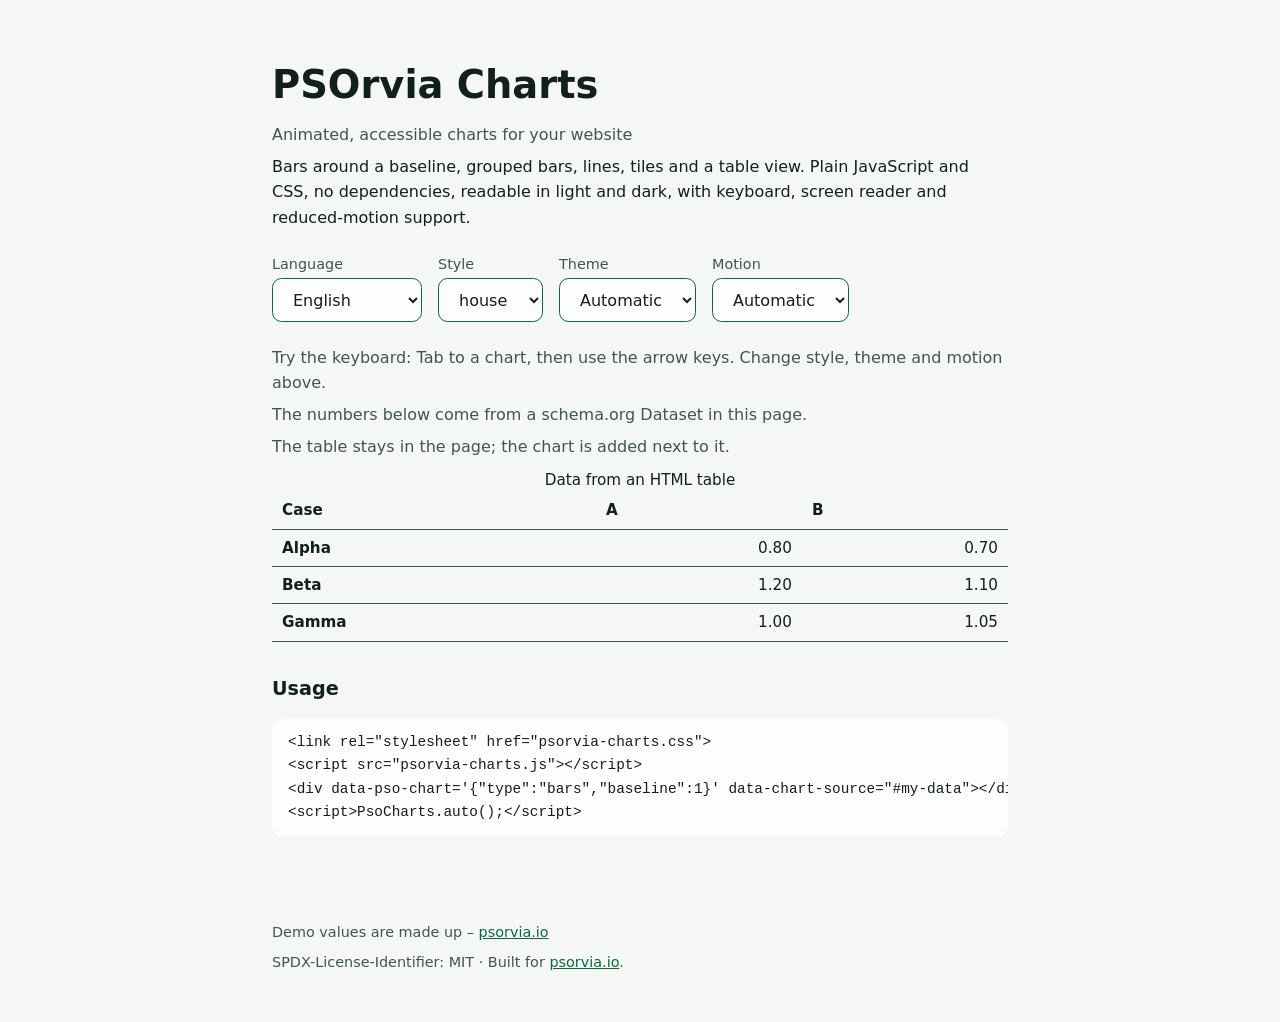
==== demo.html @ 59c5f9f3 "Add demo page and browser tests" ====
<!doctype html>
<html lang="en">
<head>
<meta charset="utf-8">
<meta name="viewport" content="width=device-width,initial-scale=1">
<title>PSOrvia Charts</title>
<link rel="stylesheet" href="psorvia-charts.css">
<style>
:root{color-scheme:light dark;--bg:#f4f7f5;--fg:#12201a;--mut:#41564b;--ac:#0a6b38;--card:rgba(255,255,255,.72)}
@media (prefers-color-scheme:dark){:root:not([data-theme=light]){--bg:#07100c;--fg:#e6f2ec;--mut:#9db5a9;--ac:#3ddc84;--card:rgba(7,16,12,.6)}}
:root[data-theme=dark]{color-scheme:dark;--bg:#07100c;--fg:#e6f2ec;--mut:#9db5a9;--ac:#3ddc84;--card:rgba(7,16,12,.6)}
:root[data-theme=light]{color-scheme:light}
html,body{margin:0}
body{background:var(--bg);color:var(--fg);font:16px/1.6 system-ui,sans-serif}
main{max-width:46rem;margin:0 auto;padding:6vh 16px 2rem}
h1{font-size:2.4rem;margin:0 0 .3rem}
h2{font-size:1.2rem;margin:2rem 0 .4rem}
p{margin:.4rem 0}
.mut{color:var(--mut)}
.bar{display:flex;flex-wrap:wrap;gap:.7rem 1rem;align-items:center;margin:1.4rem 0}
.bar div{display:flex;flex-direction:column;gap:.15rem}
select{font:inherit;font-size:1rem;padding:.55rem 1rem;min-height:44px;border-radius:.6rem;border:1px solid var(--ac);background:var(--card);color:var(--fg);cursor:pointer}
select:focus-visible,a:focus-visible,summary:focus-visible{outline:3px solid var(--fg);outline-offset:2px}
label{font-size:.9rem;color:var(--mut)}
pre{background:var(--card);padding:.8rem 1rem;border-radius:.6rem;overflow-x:auto;font-size:.9rem}
footer{max-width:46rem;margin:0 auto;padding:2rem 16px 3rem;font-size:.9rem;color:var(--mut)}
a{color:var(--ac)}
.skip{position:absolute;left:-999px}.skip:focus{left:8px;top:8px;background:var(--bg);padding:6px 10px;z-index:9}
.src{width:100%;border-collapse:collapse;font-size:.95rem;margin:.5rem 0}
.src th,.src td{padding:6px 10px;border-bottom:1px solid var(--mut);text-align:left}.src td{text-align:right}
</style>
</head>
<body>
<a class="skip" href="#main" id="skip"></a>
<main id="main">
<h1>PSOrvia Charts</h1>
<p id="tag" class="mut"></p>
<p id="intro"></p>
<div class="bar">
<div><label for="lg" id="lgl"></label><select id="lg"></select></div>
<div><label for="st" id="stl"></label><select id="st"><option value="house">house</option><option value="gauge">gauge</option><option value="plain">plain</option><option value="genre">genre</option></select></div>
<div><label for="th" id="thl"></label><select id="th"><option value="auto"></option><option value="light"></option><option value="dark"></option></select></div>
<div><label for="mo" id="mol"></label><select id="mo"><option value="auto"></option><option value="off"></option></select></div>
</div>
<p id="cap" class="mut"></p>
<div id="c_bars"></div>
<div id="c_group"></div>
<div id="c_lines"></div>
<div id="c_tiles"></div>
<p id="t_ld" class="mut"></p>
<script type="application/ld+json" id="ld-demo">{"@context":"https://schema.org","@type":"Dataset","name":"Demo","description":"Demo data","creator":{"@type":"Organization","name":"Petit Souris"},"measurementTechnique":"Demo values","license":"https://creativecommons.org/licenses/by/4.0/","variableMeasured":[{"@type":"PropertyValue","name":"A","unitText":"ratio","valueReference":[{"@type":"PropertyValue","name":"Alpha","value":0.8},{"@type":"PropertyValue","name":"Beta","value":1.2},{"@type":"PropertyValue","name":"Gamma","value":1.0}]},{"@type":"PropertyValue","name":"B","unitText":"ratio","valueReference":[{"@type":"PropertyValue","name":"Alpha","value":0.7},{"@type":"PropertyValue","name":"Beta","value":1.1},{"@type":"PropertyValue","name":"Gamma","value":1.05}]}]}</script>
<div id="c_ld"></div>
<p id="t_tab" class="mut"></p>
<table id="src-table" class="src"><caption id="tcap"></caption><thead><tr><th scope="col" id="th0"></th><th scope="col">A</th><th scope="col">B</th></tr></thead><tbody>
<tr><th scope="row">Alpha</th><td data-value="0.8">0.80</td><td data-value="0.7">0.70</td></tr>
<tr><th scope="row">Beta</th><td data-value="1.2">1.20</td><td data-value="1.1">1.10</td></tr>
<tr><th scope="row">Gamma</th><td data-value="1">1.00</td><td data-value="1.05">1.05</td></tr>
</tbody></table>
<div id="c_tab"></div>
<h2 id="us"></h2>
<pre>&lt;link rel="stylesheet" href="psorvia-charts.css"&gt;
&lt;script src="psorvia-charts.js"&gt;&lt;/script&gt;
&lt;div data-pso-chart='{"type":"bars","baseline":1}' data-chart-source="#my-data"&gt;&lt;/div&gt;
&lt;script&gt;PsoCharts.auto();&lt;/script&gt;</pre>
</main>
<footer><p><span id="cr"></span> &ndash; <a href="https://psorvia.io">psorvia.io</a></p>SPDX-License-Identifier: MIT &middot; Built for <a href="https://psorvia.io">psorvia.io</a>.</footer>
<script type="application/json" id="i18n">{"en": {"name": "English", "tag": "Animated, accessible charts for your website", "intro": "Bars around a baseline, grouped bars, lines, tiles and a table view. Plain JavaScript and CSS, no dependencies, readable in light and dark, with keyboard, screen reader and reduced-motion support.", "caption": "Try the keyboard: Tab to a chart, then use the arrow keys. Change style, theme and motion above.", "lang": "Language", "style": "Style", "theme": "Theme", "motion": "Motion", "auto": "Automatic", "light": "Light", "dark": "Dark", "off": "Off", "usage": "Usage", "skip": "Skip to content", "credit": "Demo values are made up", "h_bars": "Bars around a baseline", "t_bars": "Ratio to the reference. Below 1.0 is faster, above 1.0 is slower.", "h_group": "Grouped bars", "h_lines": "Lines", "h_tiles": "Key figures", "h_ld": "Data from JSON-LD", "t_ld": "The numbers below come from a schema.org Dataset in this page.", "h_tab": "Data from an HTML table", "t_tab": "The table stays in the page; the chart is added next to it.", "ref": "Reference 1.0", "faster": "faster", "slower": "slower", "case": "Case", "src": "Demo values", "chart": "Chart", "table": "Table", "view": "View", "na": "n/a", "hint": "Pick a mark with the mouse, a tap or the arrow keys.", "keys": "Arrow keys move between marks, Home and End jump, Escape clears."}, "de": {"name": "Deutsch", "tag": "Animierte, barrierefreie Diagramme für deine Website", "intro": "Balken um eine Bezugslinie, gruppierte Balken, Linien, Kennzahl-Kacheln und eine Tabellenansicht. Reines JavaScript und CSS, ohne Abhängigkeiten, in Hell und Dunkel gut lesbar, mit Tastatur-, Screenreader- und Reduzierte-Bewegung-Unterstützung.", "caption": "Probier die Tastatur: Mit Tab zu einem Diagramm, dann die Pfeiltasten. Stil, Farbschema und Bewegung stellst du oben um.", "lang": "Sprache", "style": "Stil", "theme": "Farbschema", "motion": "Bewegung", "auto": "Automatisch", "light": "Hell", "dark": "Dunkel", "off": "Aus", "usage": "Einbindung", "skip": "Zum Inhalt springen", "credit": "Die Demo-Werte sind erfunden", "h_bars": "Balken um eine Bezugslinie", "t_bars": "Verhältnis zur Referenz. Unter 1,0 ist schneller, über 1,0 ist langsamer.", "h_group": "Gruppierte Balken", "h_lines": "Linien", "h_tiles": "Kennzahlen", "h_ld": "Daten aus JSON-LD", "t_ld": "Die Zahlen unten stammen aus einem schema.org-Dataset in dieser Seite.", "h_tab": "Daten aus einer HTML-Tabelle", "t_tab": "Die Tabelle bleibt in der Seite; das Diagramm kommt daneben.", "ref": "Referenz 1,0", "faster": "schneller", "slower": "langsamer", "case": "Fall", "src": "Demo-Werte", "chart": "Diagramm", "table": "Tabelle", "view": "Ansicht", "na": "k. A.", "hint": "Wähle eine Marke mit Maus, Tipp oder Pfeiltasten.", "keys": "Pfeiltasten wechseln zwischen den Marken, Pos1 und Ende springen, Escape hebt die Auswahl auf."}, "bg": {"name": "Български", "tag": "Анимирани, достъпни диаграми за вашия уебсайт", "intro": "Колони около базова линия, групирани колони, линии, плочки с ключови показатели и изглед като таблица. Чист JavaScript и CSS, без зависимости, четливи на светла и тъмна тема, с поддръжка на клавиатура, екранни четци и намалено движение.", "caption": "Опитайте с клавиатурата: с Tab стигнете до диаграма, после използвайте стрелките. Стилът, темата и движението се сменят отгоре.", "lang": "Език", "style": "Стил", "theme": "Тема", "motion": "Движение", "auto": "Автоматично", "light": "Светла", "dark": "Тъмна", "off": "Изкл.", "usage": "Използване", "skip": "Към съдържанието", "credit": "Демонстрационните стойности са измислени", "h_bars": "Колони около базова линия", "t_bars": "Съотношение към еталона. Под 1,0 е по-бързо, над 1,0 е по-бавно.", "h_group": "Групирани колони", "h_lines": "Линии", "h_tiles": "Ключови показатели", "h_ld": "Данни от JSON-LD", "t_ld": "Числата по-долу идват от набор от данни по schema.org (Dataset) в тази страница.", "h_tab": "Данни от HTML таблица", "t_tab": "Таблицата остава в страницата; диаграмата се добавя до нея.", "ref": "Еталон 1,0", "faster": "по-бързо", "slower": "по-бавно", "case": "Случай", "src": "Демонстрационни стойности", "chart": "Диаграма", "table": "Таблица", "view": "Изглед", "na": "няма данни", "hint": "Изберете маркер с мишката, с докосване или със стрелките.", "keys": "Стрелките местят между маркерите, Home и End скачат в началото и края, Escape отменя избора."}, "cs": {"name": "Čeština", "tag": "Animované, přístupné grafy pro váš web", "intro": "Sloupce kolem základní linie, seskupené sloupce, čáry, dlaždice s klíčovými čísly a tabulkový pohled. Čisté JavaScript a CSS bez závislostí, dobře čitelné na světlém i tmavém pozadí, s podporou klávesnice, čteček obrazovky a omezeného pohybu.", "caption": "Vyzkoušejte klávesnici: klávesou Tab přejděte na graf a pak použijte šipky. Styl, motiv a pohyb přepnete nahoře.", "lang": "Jazyk", "style": "Styl", "theme": "Motiv", "motion": "Pohyb", "auto": "Automaticky", "light": "Světlý", "dark": "Tmavý", "off": "Vypnuto", "usage": "Použití", "skip": "Přejít na obsah", "credit": "Ukázkové hodnoty jsou vymyšlené", "h_bars": "Sloupce kolem základní linie", "t_bars": "Poměr k referenci. Pod 1,0 je rychlejší, nad 1,0 je pomalejší.", "h_group": "Seskupené sloupce", "h_lines": "Čáry", "h_tiles": "Klíčová čísla", "h_ld": "Data z JSON-LD", "t_ld": "Čísla níže pocházejí ze schema.org Dataset na této stránce.", "h_tab": "Data z HTML tabulky", "t_tab": "Tabulka zůstává na stránce; graf se přidá vedle ní.", "ref": "Reference 1,0", "faster": "rychlejší", "slower": "pomalejší", "case": "Případ", "src": "Ukázkové hodnoty", "chart": "Graf", "table": "Tabulka", "view": "Zobrazení", "na": "není k dispozici", "hint": "Značku vyberete myší, klepnutím nebo šipkami.", "keys": "Šipky přecházejí mezi značkami, Home a End skáčou na začátek a konec, Escape zruší výběr."}, "da": {"name": "Dansk", "tag": "Animerede, tilgængelige diagrammer til din hjemmeside", "intro": "Søjler omkring en baseline, grupperede søjler, linjer, nøgletalsfliser og en tabelvisning. Almindeligt JavaScript og CSS uden afhængigheder, læsbart i lys og mørk, med understøttelse af tastatur, skærmlæser og reduceret bevægelse.", "caption": "Prøv tastaturet: Tab til et diagram, og brug derefter piletasterne. Du skifter stil, tema og bevægelse oven over.", "lang": "Sprog", "style": "Stil", "theme": "Tema", "motion": "Bevægelse", "auto": "Automatisk", "light": "Lys", "dark": "Mørk", "off": "Fra", "usage": "Brug", "skip": "Gå til indholdet", "credit": "Demoværdierne er opdigtede", "h_bars": "Søjler omkring en baseline", "t_bars": "Forhold til referencen. Under 1,0 er hurtigere, over 1,0 er langsommere.", "h_group": "Grupperede søjler", "h_lines": "Linjer", "h_tiles": "Nøgletal", "h_ld": "Data fra JSON-LD", "t_ld": "Tallene nedenfor kommer fra et schema.org-Dataset på denne side.", "h_tab": "Data fra en HTML-tabel", "t_tab": "Tabellen bliver på siden; diagrammet tilføjes ved siden af.", "ref": "Reference 1,0", "faster": "hurtigere", "slower": "langsommere", "case": "Tilfælde", "src": "Demoværdier", "chart": "Diagram", "table": "Tabel", "view": "Visning", "na": "ikke tilgængelig", "hint": "Vælg et mærke med musen, et tryk eller piletasterne.", "keys": "Piletasterne skifter mellem mærker, Home og End hopper, Escape rydder valget."}, "el": {"name": "Ελληνικά", "tag": "Κινούμενα, προσβάσιμα διαγράμματα για τον ιστότοπό σας", "intro": "Ράβδοι γύρω από μια γραμμή αναφοράς, ομαδοποιημένες ράβδοι, γραμμές, πλακίδια βασικών αριθμών και προβολή πίνακα. Απλή JavaScript και CSS, χωρίς εξαρτήσεις, ευανάγνωστα σε ανοιχτό και σκούρο θέμα, με υποστήριξη πληκτρολογίου, αναγνώστη οθόνης και μειωμένης κίνησης.", "caption": "Δοκιμάστε το πληκτρολόγιο: πατήστε Tab μέχρι ένα διάγραμμα και μετά χρησιμοποιήστε τα βελάκια. Το στιλ, το θέμα και την κίνηση τα αλλάζετε επάνω.", "lang": "Γλώσσα", "style": "Στιλ", "theme": "Θέμα", "motion": "Κίνηση", "auto": "Αυτόματο", "light": "Ανοιχτό", "dark": "Σκούρο", "off": "Ανενεργή", "usage": "Χρήση", "skip": "Μετάβαση στο περιεχόμενο", "credit": "Οι τιμές της επίδειξης είναι επινοημένες", "h_bars": "Ράβδοι γύρω από μια γραμμή αναφοράς", "t_bars": "Λόγος προς την αναφορά. Κάτω από 1,0 είναι ταχύτερο, πάνω από 1,0 είναι πιο αργό.", "h_group": "Ομαδοποιημένες ράβδοι", "h_lines": "Γραμμές", "h_tiles": "Βασικοί αριθμοί", "h_ld": "Δεδομένα από JSON-LD", "t_ld": "Οι αριθμοί παρακάτω προέρχονται από ένα Dataset του schema.org σε αυτή τη σελίδα.", "h_tab": "Δεδομένα από πίνακα HTML", "t_tab": "Ο πίνακας παραμένει στη σελίδα· το διάγραμμα προστίθεται δίπλα του.", "ref": "Αναφορά 1,0", "faster": "ταχύτερο", "slower": "πιο αργό", "case": "Περίπτωση", "src": "Τιμές επίδειξης", "chart": "Διάγραμμα", "table": "Πίνακας", "view": "Προβολή", "na": "μη διαθέσιμο", "hint": "Επιλέξτε ένα σημάδι με το ποντίκι, με πάτημα ή με τα βελάκια.", "keys": "Τα βελάκια μετακινούν μεταξύ των σημαδιών, τα Home και End πηγαίνουν στην αρχή και στο τέλος, το Escape καθαρίζει την επιλογή."}, "es": {"name": "Español", "tag": "Gráficos animados y accesibles para tu sitio web", "intro": "Barras en torno a una línea base, barras agrupadas, líneas, tarjetas de cifras clave y una vista de tabla. JavaScript y CSS sin más, sin dependencias, legible en claro y oscuro, con compatibilidad con teclado, lector de pantalla y movimiento reducido.", "caption": "Prueba el teclado: con Tab llega a un gráfico y luego usa las flechas. El estilo, el tema y el movimiento se cambian arriba.", "lang": "Idioma", "style": "Estilo", "theme": "Tema", "motion": "Movimiento", "auto": "Automático", "light": "Claro", "dark": "Oscuro", "off": "Desactivado", "usage": "Uso", "skip": "Saltar al contenido", "credit": "Los valores de la demo son inventados", "h_bars": "Barras en torno a una línea base", "t_bars": "Proporción respecto a la referencia. Por debajo de 1,0 es más rápido, por encima de 1,0 es más lento.", "h_group": "Barras agrupadas", "h_lines": "Líneas", "h_tiles": "Cifras clave", "h_ld": "Datos de JSON-LD", "t_ld": "Los números de abajo proceden de un Dataset de schema.org en esta página.", "h_tab": "Datos de una tabla HTML", "t_tab": "La tabla se queda en la página; el gráfico se añade a su lado.", "ref": "Referencia 1,0", "faster": "más rápido", "slower": "más lento", "case": "Caso", "src": "Valores de la demo", "chart": "Gráfico", "table": "Tabla", "view": "Vista", "na": "n/d", "hint": "Elige una marca con el ratón, un toque o las flechas.", "keys": "Las flechas se mueven entre marcas, Inicio y Fin saltan al principio y al final, Escape borra la selección."}, "et": {"name": "Eesti", "tag": "Animeeritud, ligipääsetavad diagrammid sinu veebilehele", "intro": "Tulbad ümber algjoone, rühmitatud tulbad, jooned, võtenumbrite paanid ja tabelivaade. Puhas JavaScript ja CSS ilma sõltuvusteta, loetav heledas ja tumedas, toetab klaviatuuri, ekraanilugejat ja vähendatud liikumist.", "caption": "Proovi klaviatuuri: Tabiga diagrammini ja siis nooleklahvidega. Stiili, teemat ja liikumist muudad ülal.", "lang": "Keel", "style": "Stiil", "theme": "Teema", "motion": "Liikumine", "auto": "Automaatne", "light": "Hele", "dark": "Tume", "off": "Väljas", "usage": "Kasutamine", "skip": "Mine sisu juurde", "credit": "Demoväärtused on välja mõeldud", "h_bars": "Tulbad ümber algjoone", "t_bars": "Suhe võrdlusväärtusesse. Alla 1,0 on kiirem, üle 1,0 on aeglasem.", "h_group": "Rühmitatud tulbad", "h_lines": "Jooned", "h_tiles": "Võtenumbrid", "h_ld": "Andmed JSON-LD-st", "t_ld": "Allolevad arvud pärinevad sellel lehel olevast schema.org Datasetist.", "h_tab": "Andmed HTML-tabelist", "t_tab": "Tabel jääb lehele; diagramm lisatakse selle kõrvale.", "ref": "Võrdlusväärtus 1,0", "faster": "kiirem", "slower": "aeglasem", "case": "Juhtum", "src": "Demoväärtused", "chart": "Diagramm", "table": "Tabel", "view": "Vaade", "na": "puudub", "hint": "Vali märk hiirega, puudutusega või nooleklahvidega.", "keys": "Nooleklahvid liiguvad märkide vahel, Home ja End hüppavad algusse ja lõppu, Escape tühistab valiku."}, "fi": {"name": "Suomi", "tag": "Animoidut, saavutettavat kaaviot verkkosivullesi", "intro": "Pylväät perusviivan ympärillä, ryhmitetyt pylväät, viivat, tunnuslukulaatat ja taulukkonäkymä. Pelkkää JavaScriptiä ja CSS:ää ilman riippuvuuksia, luettavissa vaaleana ja tummana, tuki näppäimistölle, ruudunlukijalle ja vähennetylle liikkeelle.", "caption": "Kokeile näppäimistöä: Tab-näppäimellä kaavioon ja sitten nuolinäppäimillä. Tyylin, teeman ja liikkeen vaihdat yläpuolelta.", "lang": "Kieli", "style": "Tyyli", "theme": "Teema", "motion": "Liike", "auto": "Automaattinen", "light": "Vaalea", "dark": "Tumma", "off": "Pois", "usage": "Käyttö", "skip": "Siirry sisältöön", "credit": "Demoarvot on keksitty", "h_bars": "Pylväät perusviivan ympärillä", "t_bars": "Suhde vertailuarvoon. Alle 1,0 on nopeampi, yli 1,0 on hitaampi.", "h_group": "Ryhmitetyt pylväät", "h_lines": "Viivat", "h_tiles": "Tunnusluvut", "h_ld": "Tietoa JSON-LD:stä", "t_ld": "Alla olevat luvut tulevat tällä sivulla olevasta schema.org Datasetistä.", "h_tab": "Tietoa HTML-taulukosta", "t_tab": "Taulukko pysyy sivulla; kaavio lisätään sen viereen.", "ref": "Vertailuarvo 1,0", "faster": "nopeampi", "slower": "hitaampi", "case": "Tapaus", "src": "Demoarvot", "chart": "Kaavio", "table": "Taulukko", "view": "Näkymä", "na": "ei saatavilla", "hint": "Valitse merkki hiirellä, napautuksella tai nuolinäppäimillä.", "keys": "Nuolinäppäimet siirtyvät merkkien välillä, Home ja End hyppäävät alkuun ja loppuun, Escape tyhjentää valinnan."}, "fr": {"name": "Français", "tag": "Des graphiques animés et accessibles pour votre site web", "intro": "Barres autour d'une ligne de référence, barres groupées, courbes, tuiles et vue en tableau. JavaScript et CSS purs, sans dépendances, lisibles en clair comme en sombre, avec prise en charge du clavier, des lecteurs d'écran et de la réduction des animations.", "caption": "Essayez le clavier : Tab jusqu'à un graphique, puis les flèches. Changez le style, le thème et l'animation en haut.", "lang": "Langue", "style": "Style", "theme": "Thème", "motion": "Animation", "auto": "Automatique", "light": "Clair", "dark": "Sombre", "off": "Désactivée", "usage": "Utilisation", "skip": "Aller au contenu", "credit": "Les valeurs de la démo sont inventées", "h_bars": "Barres autour d'une ligne de référence", "t_bars": "Rapport à la référence. En dessous de 1,0, c'est plus rapide ; au-dessus de 1,0, c'est plus lent.", "h_group": "Barres groupées", "h_lines": "Courbes", "h_tiles": "Chiffres clés", "h_ld": "Données issues de JSON-LD", "t_ld": "Les chiffres ci-dessous proviennent d'un Dataset schema.org présent dans cette page.", "h_tab": "Données issues d'un tableau HTML", "t_tab": "Le tableau reste dans la page ; le graphique est ajouté à côté.", "ref": "Référence 1,0", "faster": "plus rapide", "slower": "plus lent", "case": "Cas", "src": "Valeurs de la démo", "chart": "Graphique", "table": "Tableau", "view": "Vue", "na": "n/d", "hint": "Choisissez un repère à la souris, au toucher ou avec les flèches.", "keys": "Les flèches passent d'un repère à l'autre, Début et Fin sautent, Échap efface la sélection."}, "ga": {"name": "Gaeilge", "tag": "Cartaí beoite inrochtana do do shuíomh gréasáin", "intro": "Barraí timpeall bunlíne, barraí grúpáilte, línte, tíleanna agus amharc tábla. JavaScript agus CSS simplí, gan spleáchais, inléite i solas agus i dorchadas, le tacaíocht don mhéarchlár, do léitheoirí scáileáin agus do ghluaiseacht laghdaithe.", "caption": "Bain triail as an méarchlár: Tab go cairt, ansin úsáid na heochracha saigheada. Athraigh stíl, téama agus gluaiseacht thuas.", "lang": "Teanga", "style": "Stíl", "theme": "Téama", "motion": "Gluaiseacht", "auto": "Uathoibríoch", "light": "Éadrom", "dark": "Dorcha", "off": "As", "usage": "Úsáid", "skip": "Léim go dtí an t-ábhar", "credit": "Is luachanna cumtha iad luachanna an taispeána", "h_bars": "Barraí timpeall bunlíne", "t_bars": "Cóimheas leis an tagairt. Faoi bhun 1,0 is níos tapa é, os cionn 1,0 is níos moille é.", "h_group": "Barraí grúpáilte", "h_lines": "Línte", "h_tiles": "Príomhfhigiúirí", "h_ld": "Sonraí ó JSON-LD", "t_ld": "Tagann na huimhreacha thíos ó Dataset schema.org sa leathanach seo.", "h_tab": "Sonraí ó tábla HTML", "t_tab": "Fanann an tábla sa leathanach; cuirtear an chairt lena thaobh.", "ref": "Tagairt 1,0", "faster": "níos tapa", "slower": "níos moille", "case": "Cás", "src": "Luachanna taispeána", "chart": "Cairt", "table": "Tábla", "view": "Amharc", "na": "n/infheidhme", "hint": "Roghnaigh marc leis an luch, le tapáil nó leis na heochracha saigheada.", "keys": "Bogann na heochracha saigheada idir marcanna, léimeann Home agus End, glanann Escape an roghnú."}, "hr": {"name": "Hrvatski", "tag": "Animirani, pristupačni grafikoni za vašu web-stranicu", "intro": "Stupci oko polazne crte, grupirani stupci, linije, pločice i prikaz tablice. Čisti JavaScript i CSS bez ovisnosti, čitljivo u svijetloj i tamnoj temi, uz podršku za tipkovnicu, čitače zaslona i smanjeno kretanje.", "caption": "Isprobajte tipkovnicu: Tab do grafikona, zatim tipke sa strelicama. Stil, temu i kretanje promijenite gore.", "lang": "Jezik", "style": "Stil", "theme": "Tema", "motion": "Kretanje", "auto": "Automatski", "light": "Svijetla", "dark": "Tamna", "off": "Isključeno", "usage": "Uporaba", "skip": "Preskoči na sadržaj", "credit": "Vrijednosti u demou su izmišljene", "h_bars": "Stupci oko polazne crte", "t_bars": "Omjer prema referenci. Ispod 1,0 je brže, iznad 1,0 je sporije.", "h_group": "Grupirani stupci", "h_lines": "Linije", "h_tiles": "Ključni pokazatelji", "h_ld": "Podaci iz JSON-LD-a", "t_ld": "Brojke u nastavku potječu iz skupa podataka schema.org (Dataset) na ovoj stranici.", "h_tab": "Podaci iz HTML tablice", "t_tab": "Tablica ostaje na stranici; grafikon se dodaje pokraj nje.", "ref": "Referenca 1,0", "faster": "brže", "slower": "sporije", "case": "Slučaj", "src": "Vrijednosti iz demoa", "chart": "Grafikon", "table": "Tablica", "view": "Prikaz", "na": "n/p", "hint": "Odaberite oznaku mišem, dodirom ili tipkama sa strelicama.", "keys": "Tipke sa strelicama prelaze među oznakama, Home i End skaču, Escape briše odabir."}, "hu": {"name": "Magyar", "tag": "Animált, akadálymentes diagramok a weboldaladhoz", "intro": "Oszlopok egy alapvonal körül, csoportos oszlopok, vonalak, csempék és táblázatnézet. Tiszta JavaScript és CSS, függőségek nélkül, világos és sötét módban is jól olvasható, billentyűzet-, képernyőolvasó- és csökkentett mozgás támogatással.", "caption": "Próbáld ki a billentyűzetet: Tabbal egy diagramra lépsz, aztán a nyílbillentyűkkel mozogsz. A stílust, a témát és a mozgást fent állíthatod.", "lang": "Nyelv", "style": "Stílus", "theme": "Téma", "motion": "Mozgás", "auto": "Automatikus", "light": "Világos", "dark": "Sötét", "off": "Ki", "usage": "Használat", "skip": "Ugrás a tartalomhoz", "credit": "A demóértékek kitaláltak", "h_bars": "Oszlopok egy alapvonal körül", "t_bars": "A referenciához viszonyított arány. 1,0 alatt gyorsabb, 1,0 felett lassabb.", "h_group": "Csoportos oszlopok", "h_lines": "Vonalak", "h_tiles": "Kulcsszámok", "h_ld": "Adatok JSON-LD-ből", "t_ld": "Az alábbi számok az oldalban lévő schema.org Datasetből származnak.", "h_tab": "Adatok HTML-táblázatból", "t_tab": "A táblázat az oldalban marad; a diagram mellé kerül.", "ref": "Referencia 1,0", "faster": "gyorsabb", "slower": "lassabb", "case": "Eset", "src": "Demóértékek", "chart": "Diagram", "table": "Táblázat", "view": "Nézet", "na": "n/a", "hint": "Válassz jelölőt egérrel, érintéssel vagy a nyílbillentyűkkel.", "keys": "A nyílbillentyűk jelölők között lépnek, a Home és az End ugrik, az Escape törli a kijelölést."}, "it": {"name": "Italiano", "tag": "Grafici animati e accessibili per il tuo sito web", "intro": "Barre attorno a una linea di base, barre raggruppate, linee, riquadri e vista a tabella. JavaScript e CSS puri, senza dipendenze, leggibili in chiaro e scuro, con supporto per tastiera, screen reader e movimento ridotto.", "caption": "Prova la tastiera: con Tab raggiungi un grafico, poi usa i tasti freccia. Stile, tema e movimento si cambiano in alto.", "lang": "Lingua", "style": "Stile", "theme": "Tema", "motion": "Movimento", "auto": "Automatico", "light": "Chiaro", "dark": "Scuro", "off": "Disattivato", "usage": "Utilizzo", "skip": "Vai al contenuto", "credit": "I valori della demo sono inventati", "h_bars": "Barre attorno a una linea di base", "t_bars": "Rapporto rispetto al riferimento. Sotto 1,0 è più veloce, sopra 1,0 è più lento.", "h_group": "Barre raggruppate", "h_lines": "Linee", "h_tiles": "Cifre chiave", "h_ld": "Dati da JSON-LD", "t_ld": "I numeri qui sotto provengono da un Dataset schema.org presente in questa pagina.", "h_tab": "Dati da una tabella HTML", "t_tab": "La tabella resta nella pagina; il grafico viene aggiunto accanto.", "ref": "Riferimento 1,0", "faster": "più veloce", "slower": "più lento", "case": "Caso", "src": "Valori della demo", "chart": "Grafico", "table": "Tabella", "view": "Vista", "na": "n.d.", "hint": "Scegli un segno con il mouse, con un tocco o con i tasti freccia.", "keys": "I tasti freccia passano da un segno all'altro, Home e Fine saltano, Esc annulla la selezione."}, "lt": {"name": "Lietuvių", "tag": "Animuotos, prieinamos diagramos jūsų svetainei", "intro": "Stulpeliai aplink bazinę liniją, grupuoti stulpeliai, linijos, plytelės ir lentelės rodinys. Grynas JavaScript ir CSS be priklausomybių, gerai įskaitoma šviesioje ir tamsioje temoje, su klaviatūros, ekrano skaitytuvų ir sumažinto judesio palaikymu.", "caption": "Išbandykite klaviatūrą: Tab klavišu pereikite prie diagramos, tada naudokite rodyklių klavišus. Stilių, temą ir judesį keiskite viršuje.", "lang": "Kalba", "style": "Stilius", "theme": "Tema", "motion": "Judesys", "auto": "Automatinis", "light": "Šviesi", "dark": "Tamsi", "off": "Išjungta", "usage": "Naudojimas", "skip": "Pereiti prie turinio", "credit": "Demonstracinės reikšmės yra išgalvotos", "h_bars": "Stulpeliai aplink bazinę liniją", "t_bars": "Santykis su etalonu. Mažiau nei 1,0 – greičiau, daugiau nei 1,0 – lėčiau.", "h_group": "Grupuoti stulpeliai", "h_lines": "Linijos", "h_tiles": "Pagrindiniai rodikliai", "h_ld": "Duomenys iš JSON-LD", "t_ld": "Toliau pateikti skaičiai paimti iš schema.org Dataset šiame puslapyje.", "h_tab": "Duomenys iš HTML lentelės", "t_tab": "Lentelė lieka puslapyje; diagrama pridedama šalia jos.", "ref": "Etalonas 1,0", "faster": "greičiau", "slower": "lėčiau", "case": "Atvejis", "src": "Demonstracinės reikšmės", "chart": "Diagrama", "table": "Lentelė", "view": "Rodinys", "na": "nėra", "hint": "Pasirinkite žymę pele, palietimu arba rodyklių klavišais.", "keys": "Rodyklių klavišai perkelia tarp žymių, Home ir End peršoka, Escape panaikina pasirinkimą."}, "lv": {"name": "Latviešu", "tag": "Animētas, pieejamas diagrammas jūsu tīmekļvietnei", "intro": "Joslas ap bāzes līniju, grupētas joslas, līnijas, flīzes un tabulas skats. Tīrs JavaScript un CSS bez atkarībām, labi lasāms gaišā un tumšā tēmā, ar tastatūras, ekrāna lasītāju un samazinātas kustības atbalstu.", "caption": "Izmēģiniet tastatūru: ar Tab nonāciet pie diagrammas, tad lietojiet bulttaustiņus. Stilu, tēmu un kustību maniet augšā.", "lang": "Valoda", "style": "Stils", "theme": "Tēma", "motion": "Kustība", "auto": "Automātiski", "light": "Gaiša", "dark": "Tumša", "off": "Izslēgta", "usage": "Lietošana", "skip": "Pāriet uz saturu", "credit": "Demonstrācijas vērtības ir izdomātas", "h_bars": "Joslas ap bāzes līniju", "t_bars": "Attiecība pret atsauci. Zem 1,0 ir ātrāk, virs 1,0 ir lēnāk.", "h_group": "Grupētas joslas", "h_lines": "Līnijas", "h_tiles": "Galvenie rādītāji", "h_ld": "Dati no JSON-LD", "t_ld": "Tālāk redzamie skaitļi nāk no schema.org Dataset šajā lapā.", "h_tab": "Dati no HTML tabulas", "t_tab": "Tabula paliek lapā; diagramma tiek pievienota blakus.", "ref": "Atsauce 1,0", "faster": "ātrāk", "slower": "lēnāk", "case": "Gadījums", "src": "Demonstrācijas vērtības", "chart": "Diagramma", "table": "Tabula", "view": "Skats", "na": "nav", "hint": "Izvēlieties atzīmi ar peli, pieskārienu vai bulttaustiņiem.", "keys": "Bulttaustiņi pārvietojas starp atzīmēm, Home un End pārlec, Escape atceļ izvēli."}, "mt": {"name": "Malti", "tag": "Charts animati u aċċessibbli għas-sit web tiegħek", "intro": "Vireg madwar linja bażi, vireg miġbura f'gruppi, linji, tiles u veduta ta' tabella. JavaScript u CSS sempliċi, mingħajr dipendenzi, li jinqraw tajjeb fid-dawl u fid-dlam, bl-appoġġ għat-tastiera, għall-qarrejja tal-iskrin u għal moviment imnaqqas.", "caption": "Ipprova t-tastiera: Tab sa chart, imbagħad uża ċ-ċwievet tal-vleġeġ. Biddel l-istil, it-tema u l-moviment hawn fuq.", "lang": "Lingwa", "style": "Stil", "theme": "Tema", "motion": "Moviment", "auto": "Awtomatiku", "light": "Ċar", "dark": "Skur", "off": "Mitfi", "usage": "Użu", "skip": "Aqbeż għall-kontenut", "credit": "Il-valuri tad-demo huma maħluqa", "h_bars": "Vireg madwar linja bażi", "t_bars": "Proporzjon mar-referenza. Taħt 1.0 huwa aktar mgħaġġel, 'l fuq minn 1.0 huwa aktar bil-mod.", "h_group": "Vireg miġbura f'gruppi", "h_lines": "Linji", "h_tiles": "Ċifri ewlenin", "h_ld": "Dejta minn JSON-LD", "t_ld": "In-numri hawn taħt ġejjin minn Dataset ta' schema.org f'din il-paġna.", "h_tab": "Dejta minn tabella HTML", "t_tab": "It-tabella tibqa' fil-paġna; il-chart jiżdied maġenbha.", "ref": "Referenza 1.0", "faster": "aktar mgħaġġel", "slower": "aktar bil-mod", "case": "Każ", "src": "Valuri tad-demo", "chart": "Chart", "table": "Tabella", "view": "Veduta", "na": "n/a", "hint": "Agħżel marka bil-maws, b'tmessa jew biċ-ċwievet tal-vleġeġ.", "keys": "Iċ-ċwievet tal-vleġeġ jiċċaqilqu bejn il-marki, Home u End jaqbżu, Escape jneħħi l-għażla."}, "nl": {"name": "Nederlands", "tag": "Geanimeerde, toegankelijke grafieken voor je website", "intro": "Staven rond een basislijn, gegroepeerde staven, lijnen, tegels en een tabelweergave. Gewoon JavaScript en CSS, zonder afhankelijkheden, leesbaar in licht en donker, met ondersteuning voor toetsenbord, schermlezer en beperkte beweging.", "caption": "Probeer het toetsenbord: Tab naar een grafiek en gebruik dan de pijltjestoetsen. Wijzig hierboven stijl, thema en beweging.", "lang": "Taal", "style": "Stijl", "theme": "Thema", "motion": "Beweging", "auto": "Automatisch", "light": "Licht", "dark": "Donker", "off": "Uit", "usage": "Gebruik", "skip": "Naar de inhoud", "credit": "De demowaarden zijn verzonnen", "h_bars": "Staven rond een basislijn", "t_bars": "Verhouding tot de referentie. Onder 1,0 is sneller, boven 1,0 is langzamer.", "h_group": "Gegroepeerde staven", "h_lines": "Lijnen", "h_tiles": "Kerncijfers", "h_ld": "Gegevens uit JSON-LD", "t_ld": "De cijfers hieronder komen uit een schema.org-Dataset in deze pagina.", "h_tab": "Gegevens uit een HTML-tabel", "t_tab": "De tabel blijft in de pagina staan; de grafiek wordt ernaast toegevoegd.", "ref": "Referentie 1,0", "faster": "sneller", "slower": "langzamer", "case": "Geval", "src": "Demowaarden", "chart": "Grafiek", "table": "Tabel", "view": "Weergave", "na": "n.v.t.", "hint": "Kies een markering met de muis, een tik of de pijltjestoetsen.", "keys": "Met de pijltjestoetsen ga je van markering naar markering, Home en End springen, Escape wist de selectie."}, "pl": {"name": "Polski", "tag": "Animowane, dostępne wykresy dla Twojej strony", "intro": "Słupki wokół linii bazowej, słupki grupowane, linie, kafelki i widok tabeli. Czysty JavaScript i CSS, bez zależności, czytelne w jasnym i ciemnym motywie, z obsługą klawiatury, czytników ekranu i ograniczonego ruchu.", "caption": "Wypróbuj klawiaturę: Tab do wykresu, potem klawisze strzałek. Styl, motyw i ruch zmienisz powyżej.", "lang": "Język", "style": "Styl", "theme": "Motyw", "motion": "Ruch", "auto": "Automatycznie", "light": "Jasny", "dark": "Ciemny", "off": "Wyłączony", "usage": "Użycie", "skip": "Przejdź do treści", "credit": "Wartości demonstracyjne są zmyślone", "h_bars": "Słupki wokół linii bazowej", "t_bars": "Stosunek do wartości odniesienia. Poniżej 1,0 oznacza szybciej, powyżej 1,0 wolniej.", "h_group": "Słupki grupowane", "h_lines": "Linie", "h_tiles": "Kluczowe liczby", "h_ld": "Dane z JSON-LD", "t_ld": "Liczby poniżej pochodzą ze schema.org Dataset na tej stronie.", "h_tab": "Dane z tabeli HTML", "t_tab": "Tabela zostaje na stronie; wykres jest dodawany obok niej.", "ref": "Odniesienie 1,0", "faster": "szybciej", "slower": "wolniej", "case": "Przypadek", "src": "Wartości demonstracyjne", "chart": "Wykres", "table": "Tabela", "view": "Widok", "na": "b.d.", "hint": "Wybierz znacznik myszą, dotknięciem lub klawiszami strzałek.", "keys": "Klawisze strzałek przechodzą między znacznikami, Home i End skaczą, Escape czyści wybór."}, "pt": {"name": "Português", "tag": "Gráficos animados e acessíveis para o seu site", "intro": "Barras em torno de uma linha de base, barras agrupadas, linhas, blocos e uma vista de tabela. JavaScript e CSS puros, sem dependências, legíveis em claro e escuro, com suporte a teclado, leitor de tela e movimento reduzido.", "caption": "Experimente o teclado: use Tab até um gráfico e depois as setas. Altere estilo, tema e movimento acima.", "lang": "Idioma", "style": "Estilo", "theme": "Tema", "motion": "Movimento", "auto": "Automático", "light": "Claro", "dark": "Escuro", "off": "Desligado", "usage": "Uso", "skip": "Ir para o conteúdo", "credit": "Os valores da demonstração são inventados", "h_bars": "Barras em torno de uma linha de base", "t_bars": "Razão em relação à referência. Abaixo de 1,0 é mais rápido, acima de 1,0 é mais lento.", "h_group": "Barras agrupadas", "h_lines": "Linhas", "h_tiles": "Números-chave", "h_ld": "Dados de JSON-LD", "t_ld": "Os números abaixo vêm de um schema.org Dataset nesta página.", "h_tab": "Dados de uma tabela HTML", "t_tab": "A tabela permanece na página; o gráfico é adicionado ao lado dela.", "ref": "Referência 1,0", "faster": "mais rápido", "slower": "mais lento", "case": "Caso", "src": "Valores da demonstração", "chart": "Gráfico", "table": "Tabela", "view": "Vista", "na": "n/d", "hint": "Escolha uma marca com o mouse, um toque ou as setas.", "keys": "As setas movem entre as marcas, Home e End saltam, Escape limpa."}, "ro": {"name": "Română", "tag": "Grafice animate și accesibile pentru site-ul tău", "intro": "Bare în jurul unei linii de bază, bare grupate, linii, plăci și o vizualizare ca tabel. JavaScript și CSS simplu, fără dependențe, lizibile în mod luminos și întunecat, cu suport pentru tastatură, cititor de ecran și mișcare redusă.", "caption": "Încearcă tastatura: Tab până la un grafic, apoi săgețile. Schimbă stilul, tema și mișcarea mai sus.", "lang": "Limbă", "style": "Stil", "theme": "Temă", "motion": "Mișcare", "auto": "Automat", "light": "Luminos", "dark": "Întunecat", "off": "Oprit", "usage": "Utilizare", "skip": "Salt la conținut", "credit": "Valorile din demonstrație sunt inventate", "h_bars": "Bare în jurul unei linii de bază", "t_bars": "Raportul față de referință. Sub 1,0 înseamnă mai rapid, peste 1,0 mai lent.", "h_group": "Bare grupate", "h_lines": "Linii", "h_tiles": "Cifre-cheie", "h_ld": "Date din JSON-LD", "t_ld": "Numerele de mai jos provin dintr-un schema.org Dataset din această pagină.", "h_tab": "Date dintr-un tabel HTML", "t_tab": "Tabelul rămâne în pagină; graficul este adăugat lângă el.", "ref": "Referință 1,0", "faster": "mai rapid", "slower": "mai lent", "case": "Caz", "src": "Valori demonstrative", "chart": "Grafic", "table": "Tabel", "view": "Vizualizare", "na": "n/d", "hint": "Alege un marcaj cu mouse-ul, cu o atingere sau cu săgețile.", "keys": "Săgețile se mută între marcaje, Home și End sar, Escape șterge selecția."}, "sk": {"name": "Slovenčina", "tag": "Animované a prístupné grafy pre váš web", "intro": "Stĺpce okolo základnej čiary, zoskupené stĺpce, čiary, dlaždice a tabuľkové zobrazenie. Čistý JavaScript a CSS bez závislostí, čitateľné vo svetlom aj tmavom režime, s podporou klávesnice, čítačky obrazovky a obmedzeného pohybu.", "caption": "Vyskúšajte klávesnicu: Tabom prejdite na graf a potom použite šípky. Štýl, tému a pohyb zmeníte vyššie.", "lang": "Jazyk", "style": "Štýl", "theme": "Téma", "motion": "Pohyb", "auto": "Automaticky", "light": "Svetlá", "dark": "Tmavá", "off": "Vypnuté", "usage": "Použitie", "skip": "Preskočiť na obsah", "credit": "Ukážkové hodnoty sú vymyslené", "h_bars": "Stĺpce okolo základnej čiary", "t_bars": "Pomer k referencii. Pod 1,0 je rýchlejšie, nad 1,0 pomalšie.", "h_group": "Zoskupené stĺpce", "h_lines": "Čiary", "h_tiles": "Kľúčové čísla", "h_ld": "Údaje z JSON-LD", "t_ld": "Čísla nižšie pochádzajú zo schema.org Dataset na tejto stránke.", "h_tab": "Údaje z tabuľky HTML", "t_tab": "Tabuľka zostáva na stránke; graf sa pridá vedľa nej.", "ref": "Referencia 1,0", "faster": "rýchlejšie", "slower": "pomalšie", "case": "Prípad", "src": "Ukážkové hodnoty", "chart": "Graf", "table": "Tabuľka", "view": "Zobrazenie", "na": "n/a", "hint": "Značku vyberte myšou, ťuknutím alebo šípkami.", "keys": "Šípky sa presúvajú medzi značkami, Home a End skáču, Escape zruší výber."}, "sl": {"name": "Slovenščina", "tag": "Animirani in dostopni grafikoni za vašo spletno stran", "intro": "Stolpci okoli izhodiščne črte, združeni stolpci, črte, ploščice in tabelarični pogled. Čisti JavaScript in CSS brez odvisnosti, berljivo v svetli in temni temi, s podporo za tipkovnico, bralnike zaslona in zmanjšano gibanje.", "caption": "Preizkusite tipkovnico: s tipko Tab pridite do grafikona, nato uporabite puščice. Slog, temo in gibanje spremenite zgoraj.", "lang": "Jezik", "style": "Slog", "theme": "Tema", "motion": "Gibanje", "auto": "Samodejno", "light": "Svetla", "dark": "Temna", "off": "Izklopljeno", "usage": "Uporaba", "skip": "Preskoči na vsebino", "credit": "Vrednosti v predstavitvi so izmišljene", "h_bars": "Stolpci okoli izhodiščne črte", "t_bars": "Razmerje do reference. Pod 1,0 je hitreje, nad 1,0 počasneje.", "h_group": "Združeni stolpci", "h_lines": "Črte", "h_tiles": "Ključne številke", "h_ld": "Podatki iz JSON-LD", "t_ld": "Spodnje številke izvirajo iz schema.org Dataset na tej strani.", "h_tab": "Podatki iz tabele HTML", "t_tab": "Tabela ostane na strani; grafikon se doda ob njej.", "ref": "Referenca 1,0", "faster": "hitreje", "slower": "počasneje", "case": "Primer", "src": "Vrednosti v predstavitvi", "chart": "Grafikon", "table": "Tabela", "view": "Pogled", "na": "n/r", "hint": "Oznako izberite z miško, s tapom ali s puščicami.", "keys": "Puščice premikajo med oznakami, Home in End skočita, Escape počisti izbiro."}, "sv": {"name": "Svenska", "tag": "Animerade, tillgängliga diagram för din webbplats", "intro": "Staplar kring en baslinje, grupperade staplar, linjer, brickor och en tabellvy. Ren JavaScript och CSS utan beroenden, läsbara i ljust och mörkt läge, med stöd för tangentbord, skärmläsare och reducerad rörelse.", "caption": "Prova tangentbordet: Tab till ett diagram och använd sedan piltangenterna. Ändra stil, tema och rörelse ovan.", "lang": "Språk", "style": "Stil", "theme": "Tema", "motion": "Rörelse", "auto": "Automatiskt", "light": "Ljust", "dark": "Mörkt", "off": "Av", "usage": "Användning", "skip": "Hoppa till innehållet", "credit": "Demovärdena är påhittade", "h_bars": "Staplar kring en baslinje", "t_bars": "Förhållande till referensen. Under 1,0 är snabbare, över 1,0 är långsammare.", "h_group": "Grupperade staplar", "h_lines": "Linjer", "h_tiles": "Nyckeltal", "h_ld": "Data från JSON-LD", "t_ld": "Siffrorna nedan kommer från en schema.org Dataset på den här sidan.", "h_tab": "Data från en HTML-tabell", "t_tab": "Tabellen finns kvar på sidan; diagrammet läggs till bredvid den.", "ref": "Referens 1,0", "faster": "snabbare", "slower": "långsammare", "case": "Fall", "src": "Demovärden", "chart": "Diagram", "table": "Tabell", "view": "Vy", "na": "saknas", "hint": "Välj en markering med musen, en tryckning eller piltangenterna.", "keys": "Piltangenterna flyttar mellan markeringar, Home och End hoppar, Escape rensar."}}</script>
<script src="psorvia-charts.js"></script>
<script>
(function(){
var T=JSON.parse(document.getElementById('i18n').textContent),$=function(i){return document.getElementById(i)};
var mem={};try{mem=JSON.parse(localStorage.getItem('pc-demo')||'{}')}catch(e){}
var nav=(navigator.language||'en').slice(0,2),lang=mem.lang||(T[nav]?nav:'en');
var lg=$('lg');for(var k in T){var o=document.createElement('option');o.value=k;o.textContent=T[k].name;lg.appendChild(o)}
function save(){try{localStorage.setItem('pc-demo',JSON.stringify({lang:lang}))}catch(e){}}
function labels(t){return{chart:t.chart,table:t.table,view:t.view,na:t.na,hint:t.hint,keys:t.keys}}
var charts=[];
function render(){
 var t=Object.assign({},T.en,T[lang]),st=$('st').value,th=$('th').value,mo=$('mo').value,L=labels(t);
 document.documentElement.lang=lang;document.title='PSOrvia Charts';
 if(th==='auto')document.documentElement.removeAttribute('data-theme');else document.documentElement.setAttribute('data-theme',th);
 ['t_ld','t_tab'].forEach(function(i){$(i).textContent=t[i]});
 $('tag').textContent=t.tag;$('intro').textContent=t.intro;$('cap').textContent=t.caption;$('us').textContent=t.usage;$('skip').textContent=t.skip;
 $('lgl').textContent=t.lang;$('stl').textContent=t.style;$('thl').textContent=t.theme;$('mol').textContent=t.motion;
 var ths=$('th').options;ths[0].textContent=t.auto;ths[1].textContent=t.light;ths[2].textContent=t.dark;
 var mos=$('mo').options;mos[0].textContent=t.auto;mos[1].textContent=t.off;
 $('cr').textContent=t.credit;$('tcap').textContent=t.h_tab;$('th0').textContent=t.case;
 charts.forEach(function(c){c.destroy&&c.destroy()});charts=[];
 var o={style:st,motion:mo==='off'?'off':'auto',lang:lang};
 function mk(id,s){s.labels=L;charts.push(PsoCharts.create($(id),s,o))}
 var cats=['Alpha','Beta','Gamma','Delta','Epsilon'].map(function(x){return{label:x}});
 mk('c_bars',{type:'bars',title:t.h_bars,desc:t.t_bars,baseline:1,baselineLabel:t.ref,sides:[t.faster,t.slower],catHeader:t.case,
  categories:cats,series:[{name:'A',values:[0.62,0.97,1.21,0.88,1.34]},{name:'B',values:[0.55,0.91,1.12,0.8,1.18]}],source:t.src});
 mk('c_group',{type:'bars',title:t.h_group,catHeader:t.case,unit:' ms',digits:1,categories:cats.slice(0,4),
  series:[{name:'A',values:[12.5,8.1,15.2,6.4]},{name:'B',values:[10.2,7.4,11.8,6.1]},{name:'C',values:[8.9,6.2,null,5.5]}],source:t.src});
 mk('c_lines',{type:'lines',title:t.h_lines,catHeader:t.case,baseline:1,baselineLabel:t.ref,
  categories:['1 KB','4 KB','16 KB','64 KB'].map(function(x){return{label:x}}),
  series:[{name:'Alpha',values:[1.4,1.2,1.05,0.9]},{name:'Beta',values:[1.1,1.15,1.0,0.8]},{name:'Gamma',values:[null,1.3,1.18,1.02]}],source:t.src});
 var f=new Intl.NumberFormat(lang);
 mk('c_tiles',{type:'tiles',title:t.h_tiles,items:[{label:'Alpha',value:0.76,mark:'▼',sub:t.faster,tone:'good'},{label:'Beta',value:1.14,mark:'▲',sub:t.slower,tone:'bad'},{label:'Gamma',value:1,mark:'=',sub:t.ref,tone:'neutral'}]});
 var ld=PsoCharts.fromLd(JSON.parse($('ld-demo').textContent));ld.title=t.h_ld;ld.baseline=1;ld.baselineLabel=t.ref;ld.sides=[t.faster,t.slower];ld.catHeader=t.case;ld.labels=L;
 charts.push(PsoCharts.create($('c_ld'),ld,o));
 var tb=PsoCharts.fromTable($('src-table'));tb.title=t.h_tab;tb.baseline=1;tb.sides=[t.faster,t.slower];tb.labels=L;tb.catHeader=t.case;
 charts.push(PsoCharts.create($('c_tab'),tb,o));
 lg.value=lang;
}
lg.addEventListener('change',function(){lang=lg.value;save();render()});
['st','th','mo'].forEach(function(i){$(i).addEventListener('change',render)});
render();
})();
</script>
</body>
</html>
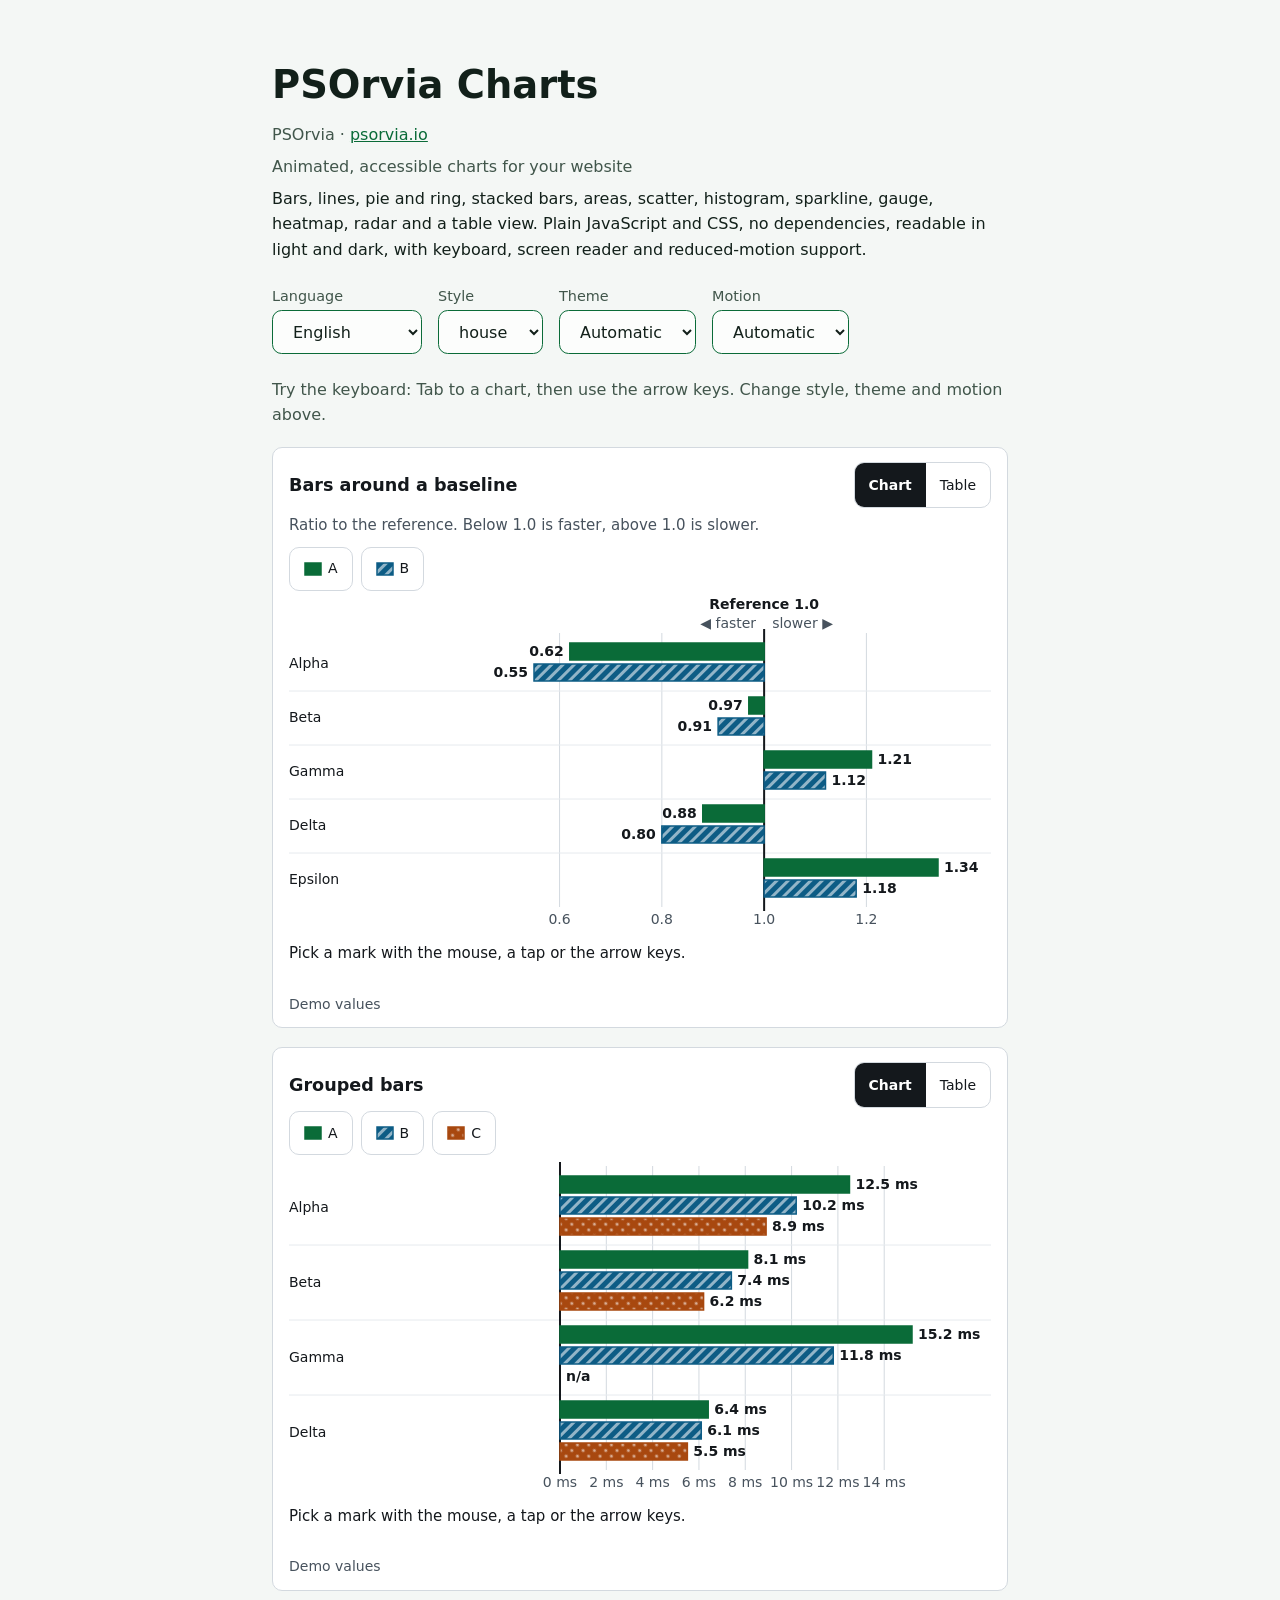
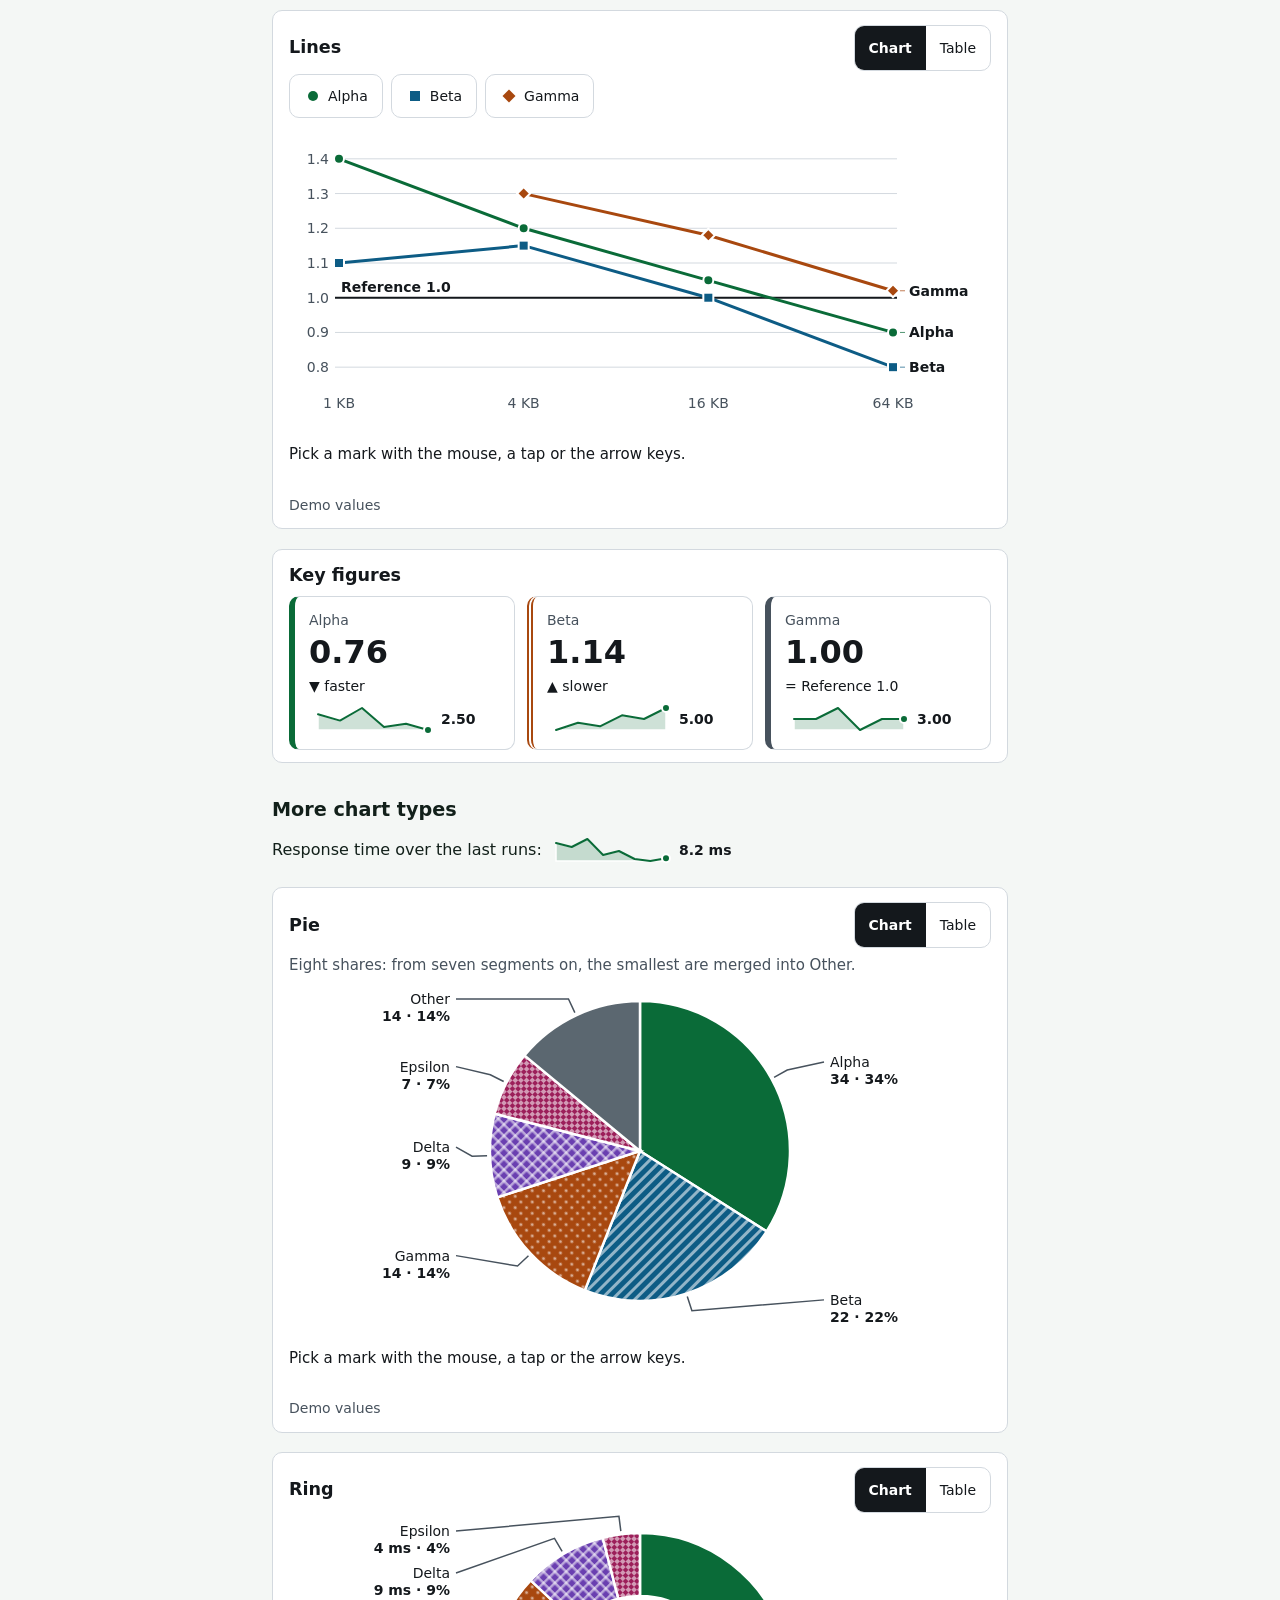
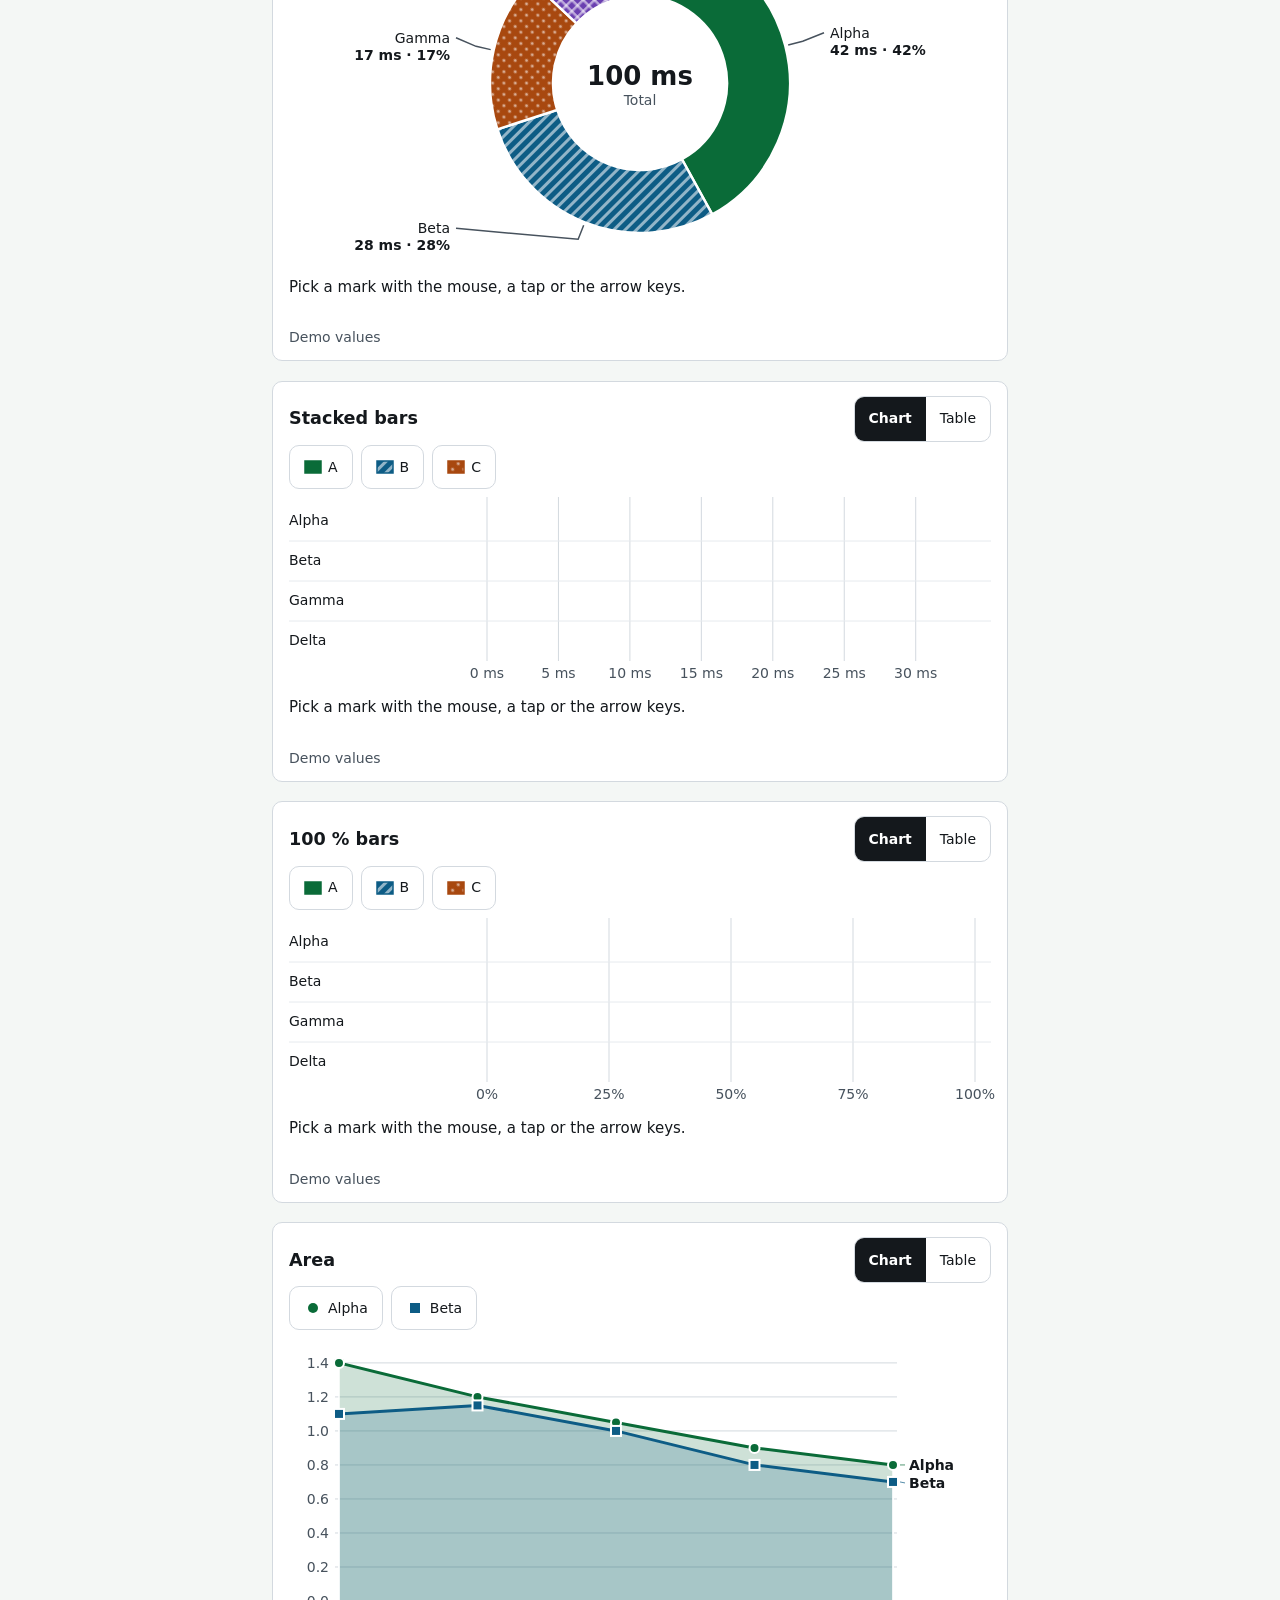
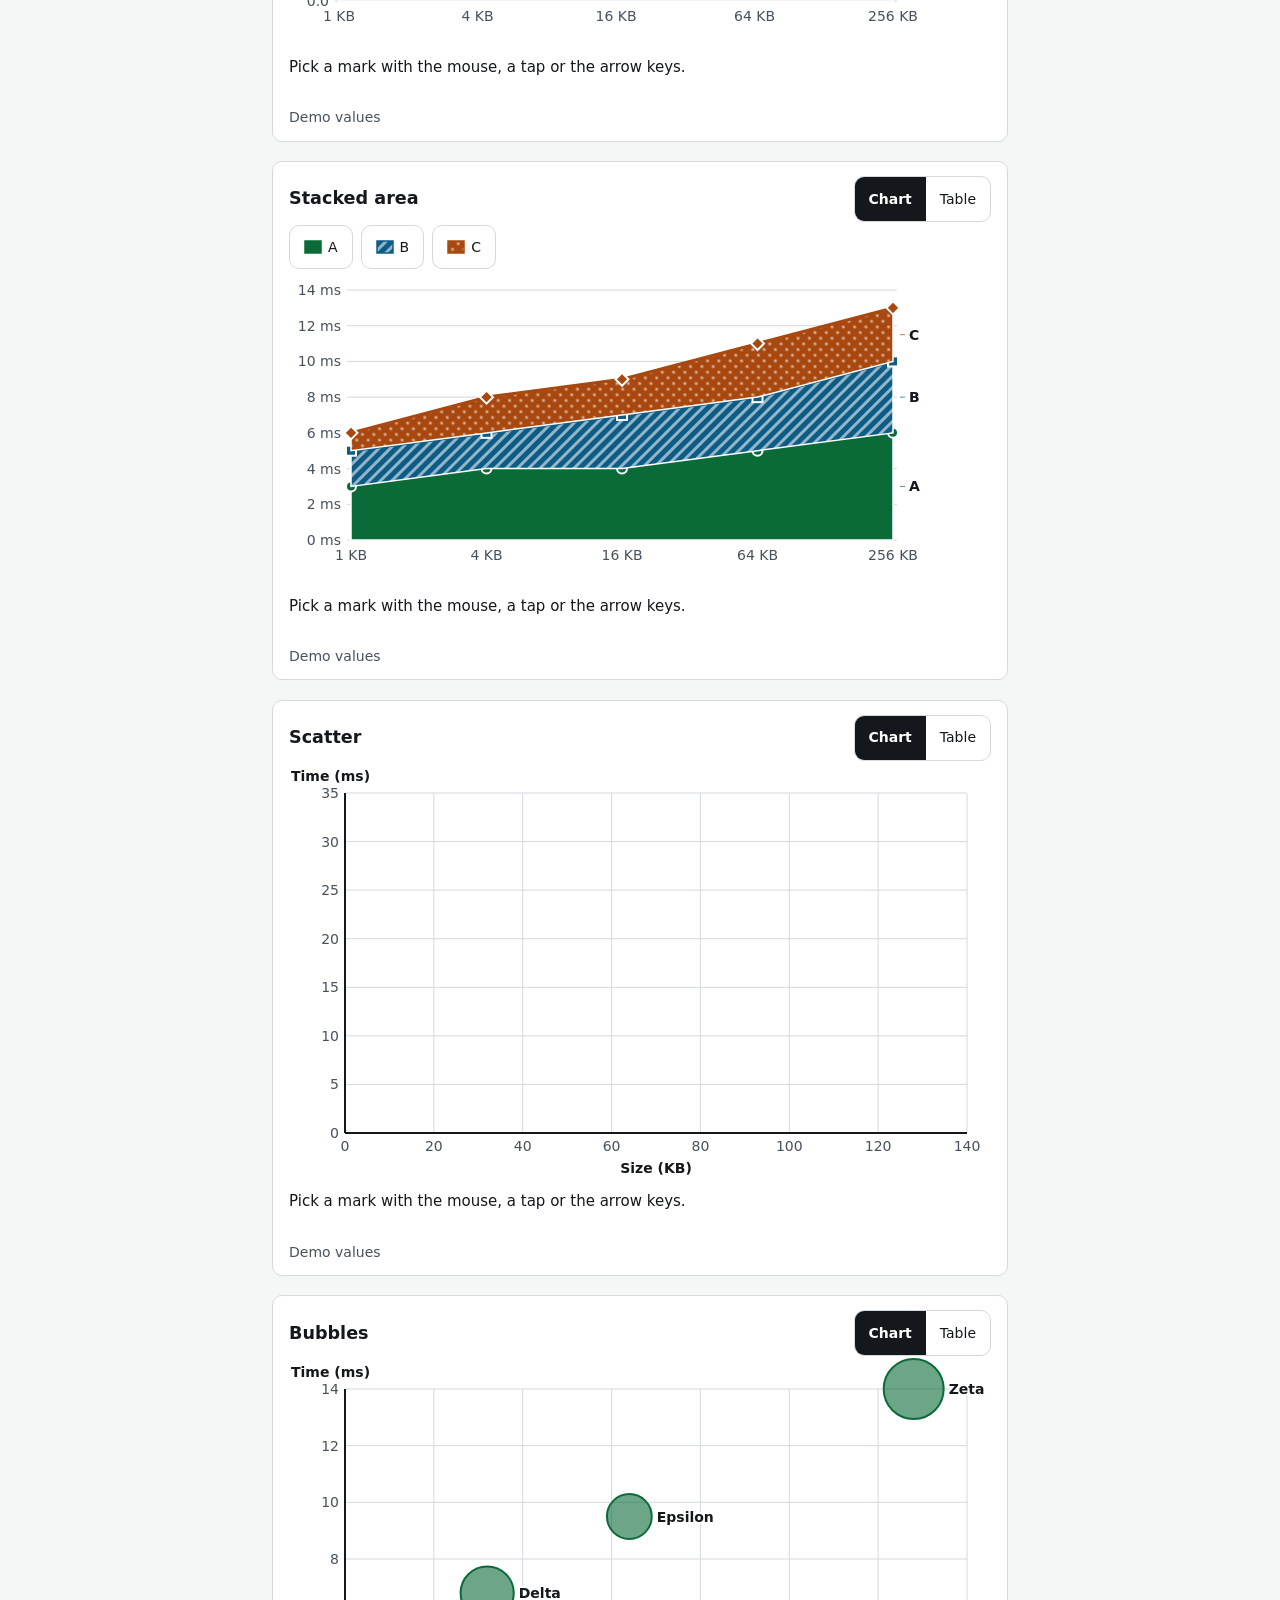
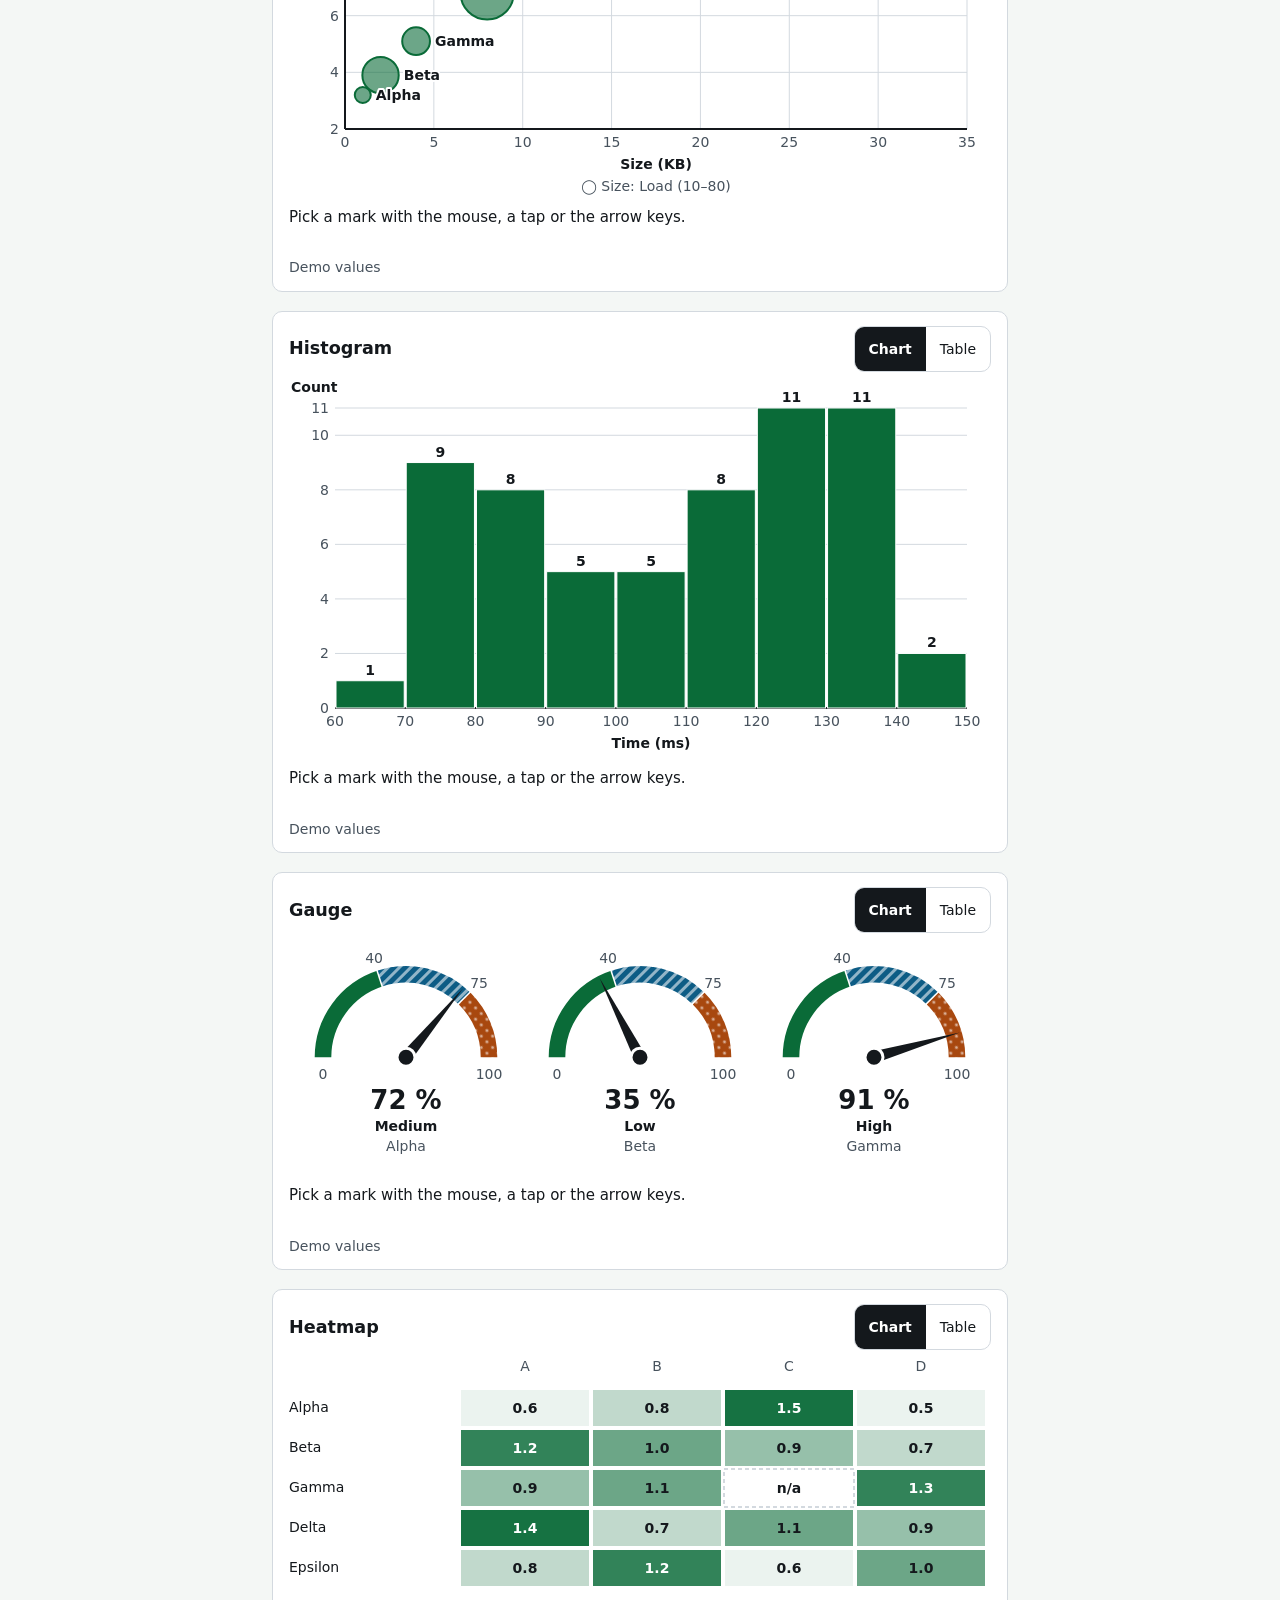
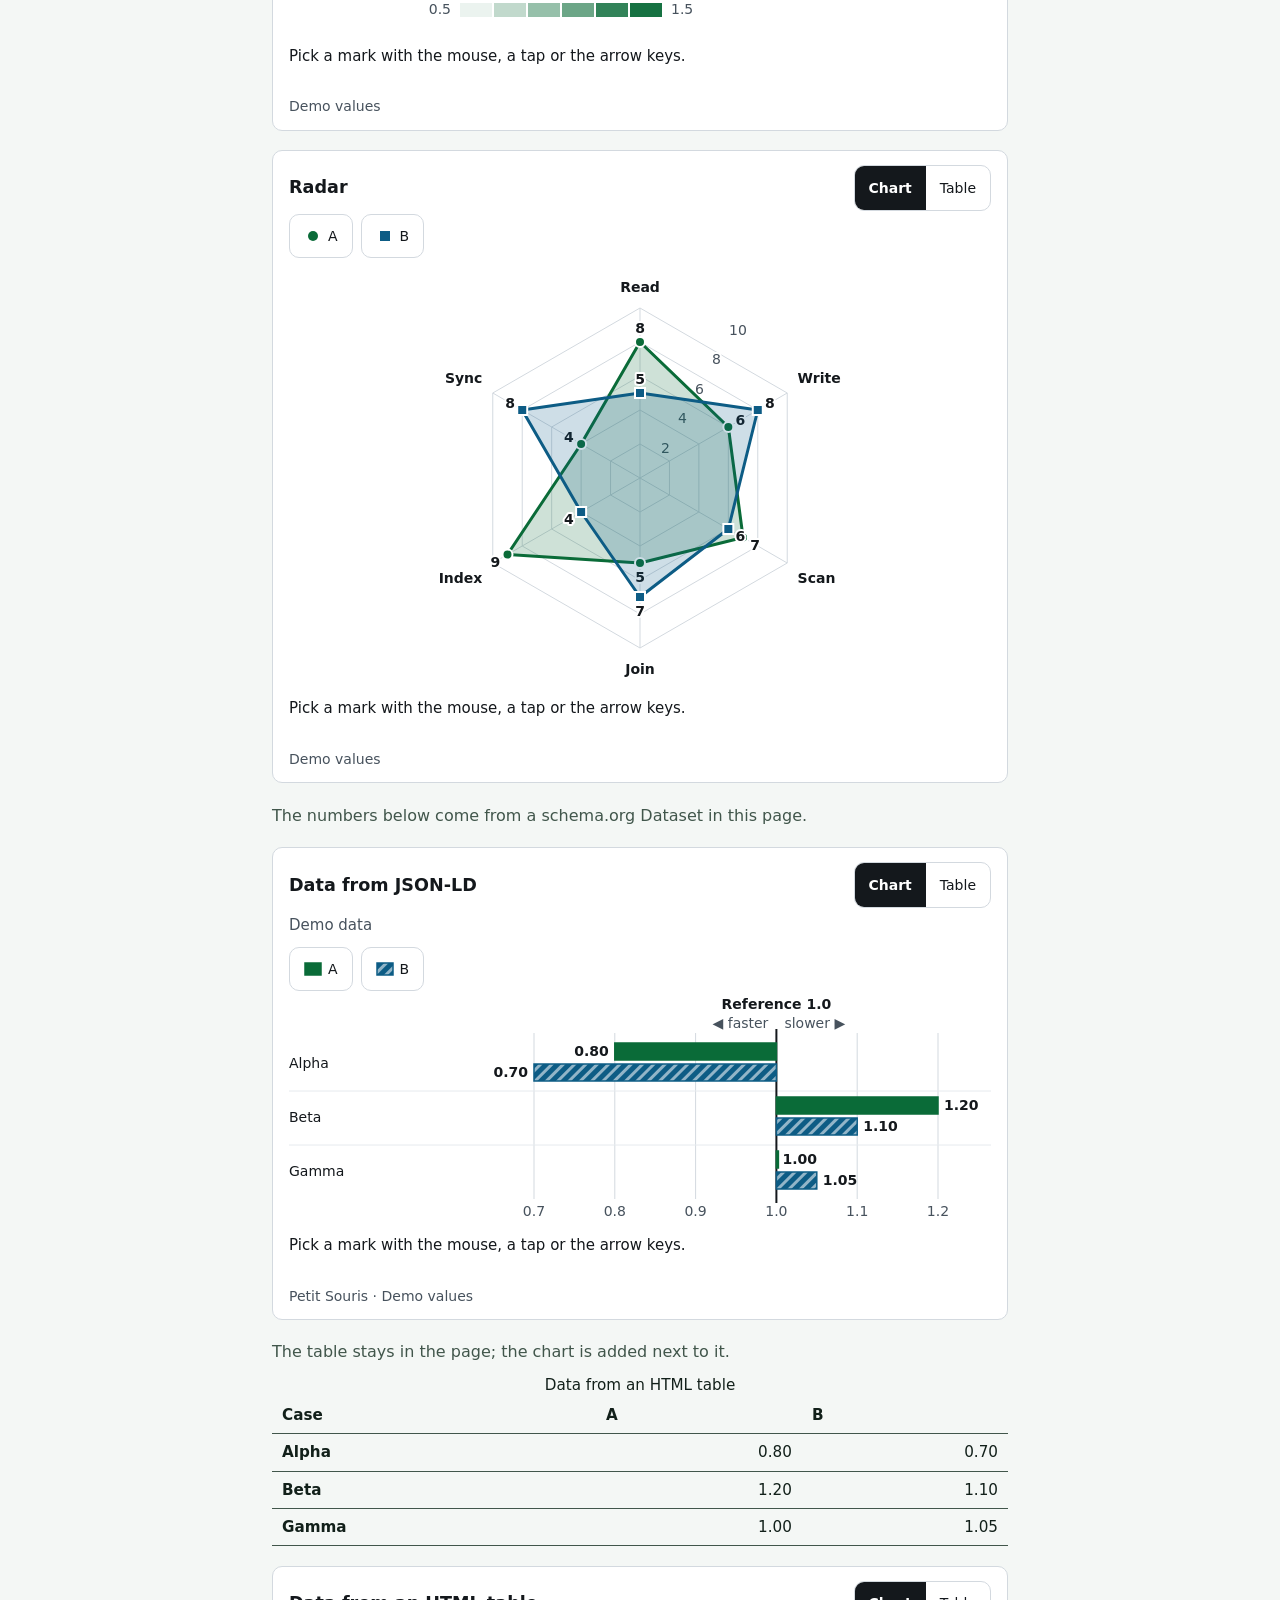
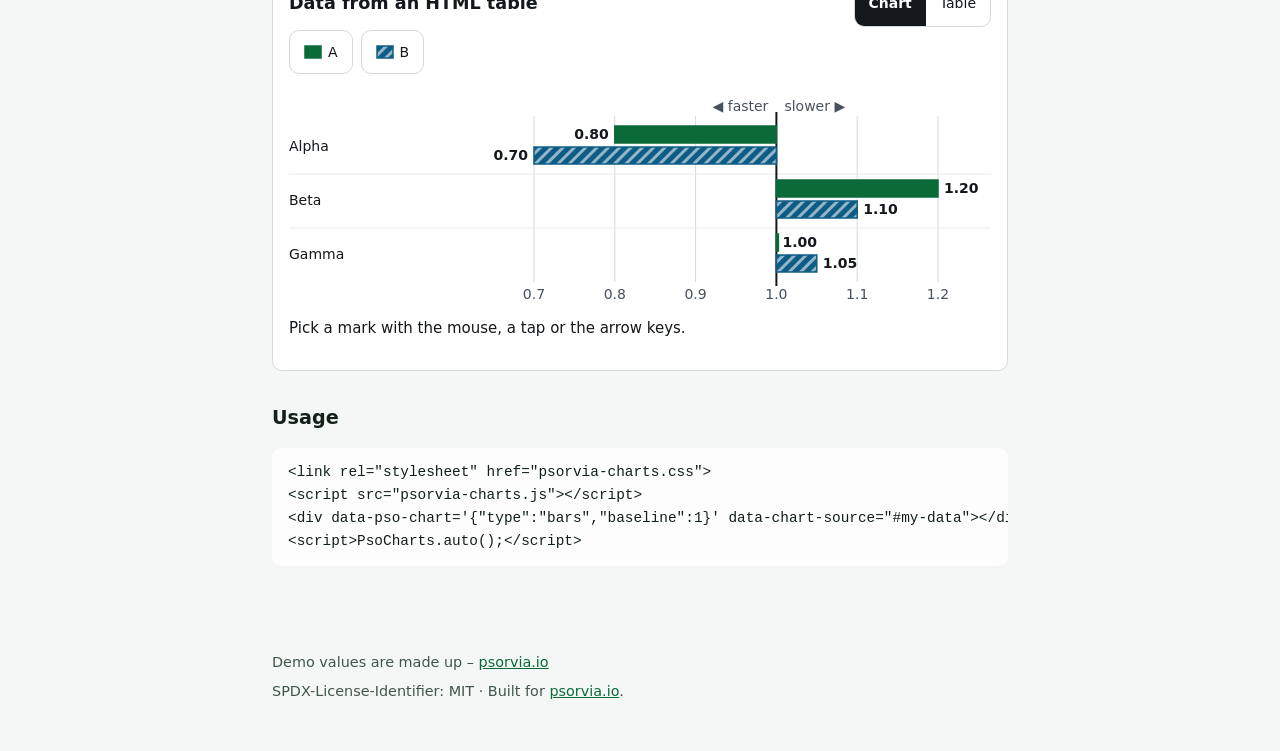
==== commit 7bed85fa: "Release 1.1.0: pie, ring, stacked, area, scatter, histogram, sparkline, gauge, heatmap, radar" ====
--- a/demo.html
+++ b/demo.html
@@ -34,6 +34,7 @@
 <a class="skip" href="#main" id="skip"></a>
 <main id="main">
 <h1>PSOrvia Charts</h1>
+<p class="mut">PSOrvia · <a href="https://psorvia.io">psorvia.io</a></p>
 <p id="tag" class="mut"></p>
 <p id="intro"></p>
 <div class="bar">
@@ -47,6 +48,9 @@
 <div id="c_group"></div>
 <div id="c_lines"></div>
 <div id="c_tiles"></div>
+<h2 id="h_new"></h2>
+<p id="p_spark"></p>
+<div id="more"></div>
 <p id="t_ld" class="mut"></p>
 <script type="application/ld+json" id="ld-demo">{"@context":"https://schema.org","@type":"Dataset","name":"Demo","description":"Demo data","creator":{"@type":"Organization","name":"Petit Souris"},"measurementTechnique":"Demo values","license":"https://creativecommons.org/licenses/by/4.0/","variableMeasured":[{"@type":"PropertyValue","name":"A","unitText":"ratio","valueReference":[{"@type":"PropertyValue","name":"Alpha","value":0.8},{"@type":"PropertyValue","name":"Beta","value":1.2},{"@type":"PropertyValue","name":"Gamma","value":1.0}]},{"@type":"PropertyValue","name":"B","unitText":"ratio","valueReference":[{"@type":"PropertyValue","name":"Alpha","value":0.7},{"@type":"PropertyValue","name":"Beta","value":1.1},{"@type":"PropertyValue","name":"Gamma","value":1.05}]}]}</script>
 <div id="c_ld"></div>
@@ -64,8 +68,9 @@
 &lt;script&gt;PsoCharts.auto();&lt;/script&gt;</pre>
 </main>
 <footer><p><span id="cr"></span> &ndash; <a href="https://psorvia.io">psorvia.io</a></p>SPDX-License-Identifier: MIT &middot; Built for <a href="https://psorvia.io">psorvia.io</a>.</footer>
-<script type="application/json" id="i18n">{"en": {"name": "English", "tag": "Animated, accessible charts for your website", "intro": "Bars around a baseline, grouped bars, lines, tiles and a table view. Plain JavaScript and CSS, no dependencies, readable in light and dark, with keyboard, screen reader and reduced-motion support.", "caption": "Try the keyboard: Tab to a chart, then use the arrow keys. Change style, theme and motion above.", "lang": "Language", "style": "Style", "theme": "Theme", "motion": "Motion", "auto": "Automatic", "light": "Light", "dark": "Dark", "off": "Off", "usage": "Usage", "skip": "Skip to content", "credit": "Demo values are made up", "h_bars": "Bars around a baseline", "t_bars": "Ratio to the reference. Below 1.0 is faster, above 1.0 is slower.", "h_group": "Grouped bars", "h_lines": "Lines", "h_tiles": "Key figures", "h_ld": "Data from JSON-LD", "t_ld": "The numbers below come from a schema.org Dataset in this page.", "h_tab": "Data from an HTML table", "t_tab": "The table stays in the page; the chart is added next to it.", "ref": "Reference 1.0", "faster": "faster", "slower": "slower", "case": "Case", "src": "Demo values", "chart": "Chart", "table": "Table", "view": "View", "na": "n/a", "hint": "Pick a mark with the mouse, a tap or the arrow keys.", "keys": "Arrow keys move between marks, Home and End jump, Escape clears."}, "de": {"name": "Deutsch", "tag": "Animierte, barrierefreie Diagramme für deine Website", "intro": "Balken um eine Bezugslinie, gruppierte Balken, Linien, Kennzahl-Kacheln und eine Tabellenansicht. Reines JavaScript und CSS, ohne Abhängigkeiten, in Hell und Dunkel gut lesbar, mit Tastatur-, Screenreader- und Reduzierte-Bewegung-Unterstützung.", "caption": "Probier die Tastatur: Mit Tab zu einem Diagramm, dann die Pfeiltasten. Stil, Farbschema und Bewegung stellst du oben um.", "lang": "Sprache", "style": "Stil", "theme": "Farbschema", "motion": "Bewegung", "auto": "Automatisch", "light": "Hell", "dark": "Dunkel", "off": "Aus", "usage": "Einbindung", "skip": "Zum Inhalt springen", "credit": "Die Demo-Werte sind erfunden", "h_bars": "Balken um eine Bezugslinie", "t_bars": "Verhältnis zur Referenz. Unter 1,0 ist schneller, über 1,0 ist langsamer.", "h_group": "Gruppierte Balken", "h_lines": "Linien", "h_tiles": "Kennzahlen", "h_ld": "Daten aus JSON-LD", "t_ld": "Die Zahlen unten stammen aus einem schema.org-Dataset in dieser Seite.", "h_tab": "Daten aus einer HTML-Tabelle", "t_tab": "Die Tabelle bleibt in der Seite; das Diagramm kommt daneben.", "ref": "Referenz 1,0", "faster": "schneller", "slower": "langsamer", "case": "Fall", "src": "Demo-Werte", "chart": "Diagramm", "table": "Tabelle", "view": "Ansicht", "na": "k. A.", "hint": "Wähle eine Marke mit Maus, Tipp oder Pfeiltasten.", "keys": "Pfeiltasten wechseln zwischen den Marken, Pos1 und Ende springen, Escape hebt die Auswahl auf."}, "bg": {"name": "Български", "tag": "Анимирани, достъпни диаграми за вашия уебсайт", "intro": "Колони около базова линия, групирани колони, линии, плочки с ключови показатели и изглед като таблица. Чист JavaScript и CSS, без зависимости, четливи на светла и тъмна тема, с поддръжка на клавиатура, екранни четци и намалено движение.", "caption": "Опитайте с клавиатурата: с Tab стигнете до диаграма, после използвайте стрелките. Стилът, темата и движението се сменят отгоре.", "lang": "Език", "style": "Стил", "theme": "Тема", "motion": "Движение", "auto": "Автоматично", "light": "Светла", "dark": "Тъмна", "off": "Изкл.", "usage": "Използване", "skip": "Към съдържанието", "credit": "Демонстрационните стойности са измислени", "h_bars": "Колони около базова линия", "t_bars": "Съотношение към еталона. Под 1,0 е по-бързо, над 1,0 е по-бавно.", "h_group": "Групирани колони", "h_lines": "Линии", "h_tiles": "Ключови показатели", "h_ld": "Данни от JSON-LD", "t_ld": "Числата по-долу идват от набор от данни по schema.org (Dataset) в тази страница.", "h_tab": "Данни от HTML таблица", "t_tab": "Таблицата остава в страницата; диаграмата се добавя до нея.", "ref": "Еталон 1,0", "faster": "по-бързо", "slower": "по-бавно", "case": "Случай", "src": "Демонстрационни стойности", "chart": "Диаграма", "table": "Таблица", "view": "Изглед", "na": "няма данни", "hint": "Изберете маркер с мишката, с докосване или със стрелките.", "keys": "Стрелките местят между маркерите, Home и End скачат в началото и края, Escape отменя избора."}, "cs": {"name": "Čeština", "tag": "Animované, přístupné grafy pro váš web", "intro": "Sloupce kolem základní linie, seskupené sloupce, čáry, dlaždice s klíčovými čísly a tabulkový pohled. Čisté JavaScript a CSS bez závislostí, dobře čitelné na světlém i tmavém pozadí, s podporou klávesnice, čteček obrazovky a omezeného pohybu.", "caption": "Vyzkoušejte klávesnici: klávesou Tab přejděte na graf a pak použijte šipky. Styl, motiv a pohyb přepnete nahoře.", "lang": "Jazyk", "style": "Styl", "theme": "Motiv", "motion": "Pohyb", "auto": "Automaticky", "light": "Světlý", "dark": "Tmavý", "off": "Vypnuto", "usage": "Použití", "skip": "Přejít na obsah", "credit": "Ukázkové hodnoty jsou vymyšlené", "h_bars": "Sloupce kolem základní linie", "t_bars": "Poměr k referenci. Pod 1,0 je rychlejší, nad 1,0 je pomalejší.", "h_group": "Seskupené sloupce", "h_lines": "Čáry", "h_tiles": "Klíčová čísla", "h_ld": "Data z JSON-LD", "t_ld": "Čísla níže pocházejí ze schema.org Dataset na této stránce.", "h_tab": "Data z HTML tabulky", "t_tab": "Tabulka zůstává na stránce; graf se přidá vedle ní.", "ref": "Reference 1,0", "faster": "rychlejší", "slower": "pomalejší", "case": "Případ", "src": "Ukázkové hodnoty", "chart": "Graf", "table": "Tabulka", "view": "Zobrazení", "na": "není k dispozici", "hint": "Značku vyberete myší, klepnutím nebo šipkami.", "keys": "Šipky přecházejí mezi značkami, Home a End skáčou na začátek a konec, Escape zruší výběr."}, "da": {"name": "Dansk", "tag": "Animerede, tilgængelige diagrammer til din hjemmeside", "intro": "Søjler omkring en baseline, grupperede søjler, linjer, nøgletalsfliser og en tabelvisning. Almindeligt JavaScript og CSS uden afhængigheder, læsbart i lys og mørk, med understøttelse af tastatur, skærmlæser og reduceret bevægelse.", "caption": "Prøv tastaturet: Tab til et diagram, og brug derefter piletasterne. Du skifter stil, tema og bevægelse oven over.", "lang": "Sprog", "style": "Stil", "theme": "Tema", "motion": "Bevægelse", "auto": "Automatisk", "light": "Lys", "dark": "Mørk", "off": "Fra", "usage": "Brug", "skip": "Gå til indholdet", "credit": "Demoværdierne er opdigtede", "h_bars": "Søjler omkring en baseline", "t_bars": "Forhold til referencen. Under 1,0 er hurtigere, over 1,0 er langsommere.", "h_group": "Grupperede søjler", "h_lines": "Linjer", "h_tiles": "Nøgletal", "h_ld": "Data fra JSON-LD", "t_ld": "Tallene nedenfor kommer fra et schema.org-Dataset på denne side.", "h_tab": "Data fra en HTML-tabel", "t_tab": "Tabellen bliver på siden; diagrammet tilføjes ved siden af.", "ref": "Reference 1,0", "faster": "hurtigere", "slower": "langsommere", "case": "Tilfælde", "src": "Demoværdier", "chart": "Diagram", "table": "Tabel", "view": "Visning", "na": "ikke tilgængelig", "hint": "Vælg et mærke med musen, et tryk eller piletasterne.", "keys": "Piletasterne skifter mellem mærker, Home og End hopper, Escape rydder valget."}, "el": {"name": "Ελληνικά", "tag": "Κινούμενα, προσβάσιμα διαγράμματα για τον ιστότοπό σας", "intro": "Ράβδοι γύρω από μια γραμμή αναφοράς, ομαδοποιημένες ράβδοι, γραμμές, πλακίδια βασικών αριθμών και προβολή πίνακα. Απλή JavaScript και CSS, χωρίς εξαρτήσεις, ευανάγνωστα σε ανοιχτό και σκούρο θέμα, με υποστήριξη πληκτρολογίου, αναγνώστη οθόνης και μειωμένης κίνησης.", "caption": "Δοκιμάστε το πληκτρολόγιο: πατήστε Tab μέχρι ένα διάγραμμα και μετά χρησιμοποιήστε τα βελάκια. Το στιλ, το θέμα και την κίνηση τα αλλάζετε επάνω.", "lang": "Γλώσσα", "style": "Στιλ", "theme": "Θέμα", "motion": "Κίνηση", "auto": "Αυτόματο", "light": "Ανοιχτό", "dark": "Σκούρο", "off": "Ανενεργή", "usage": "Χρήση", "skip": "Μετάβαση στο περιεχόμενο", "credit": "Οι τιμές της επίδειξης είναι επινοημένες", "h_bars": "Ράβδοι γύρω από μια γραμμή αναφοράς", "t_bars": "Λόγος προς την αναφορά. Κάτω από 1,0 είναι ταχύτερο, πάνω από 1,0 είναι πιο αργό.", "h_group": "Ομαδοποιημένες ράβδοι", "h_lines": "Γραμμές", "h_tiles": "Βασικοί αριθμοί", "h_ld": "Δεδομένα από JSON-LD", "t_ld": "Οι αριθμοί παρακάτω προέρχονται από ένα Dataset του schema.org σε αυτή τη σελίδα.", "h_tab": "Δεδομένα από πίνακα HTML", "t_tab": "Ο πίνακας παραμένει στη σελίδα· το διάγραμμα προστίθεται δίπλα του.", "ref": "Αναφορά 1,0", "faster": "ταχύτερο", "slower": "πιο αργό", "case": "Περίπτωση", "src": "Τιμές επίδειξης", "chart": "Διάγραμμα", "table": "Πίνακας", "view": "Προβολή", "na": "μη διαθέσιμο", "hint": "Επιλέξτε ένα σημάδι με το ποντίκι, με πάτημα ή με τα βελάκια.", "keys": "Τα βελάκια μετακινούν μεταξύ των σημαδιών, τα Home και End πηγαίνουν στην αρχή και στο τέλος, το Escape καθαρίζει την επιλογή."}, "es": {"name": "Español", "tag": "Gráficos animados y accesibles para tu sitio web", "intro": "Barras en torno a una línea base, barras agrupadas, líneas, tarjetas de cifras clave y una vista de tabla. JavaScript y CSS sin más, sin dependencias, legible en claro y oscuro, con compatibilidad con teclado, lector de pantalla y movimiento reducido.", "caption": "Prueba el teclado: con Tab llega a un gráfico y luego usa las flechas. El estilo, el tema y el movimiento se cambian arriba.", "lang": "Idioma", "style": "Estilo", "theme": "Tema", "motion": "Movimiento", "auto": "Automático", "light": "Claro", "dark": "Oscuro", "off": "Desactivado", "usage": "Uso", "skip": "Saltar al contenido", "credit": "Los valores de la demo son inventados", "h_bars": "Barras en torno a una línea base", "t_bars": "Proporción respecto a la referencia. Por debajo de 1,0 es más rápido, por encima de 1,0 es más lento.", "h_group": "Barras agrupadas", "h_lines": "Líneas", "h_tiles": "Cifras clave", "h_ld": "Datos de JSON-LD", "t_ld": "Los números de abajo proceden de un Dataset de schema.org en esta página.", "h_tab": "Datos de una tabla HTML", "t_tab": "La tabla se queda en la página; el gráfico se añade a su lado.", "ref": "Referencia 1,0", "faster": "más rápido", "slower": "más lento", "case": "Caso", "src": "Valores de la demo", "chart": "Gráfico", "table": "Tabla", "view": "Vista", "na": "n/d", "hint": "Elige una marca con el ratón, un toque o las flechas.", "keys": "Las flechas se mueven entre marcas, Inicio y Fin saltan al principio y al final, Escape borra la selección."}, "et": {"name": "Eesti", "tag": "Animeeritud, ligipääsetavad diagrammid sinu veebilehele", "intro": "Tulbad ümber algjoone, rühmitatud tulbad, jooned, võtenumbrite paanid ja tabelivaade. Puhas JavaScript ja CSS ilma sõltuvusteta, loetav heledas ja tumedas, toetab klaviatuuri, ekraanilugejat ja vähendatud liikumist.", "caption": "Proovi klaviatuuri: Tabiga diagrammini ja siis nooleklahvidega. Stiili, teemat ja liikumist muudad ülal.", "lang": "Keel", "style": "Stiil", "theme": "Teema", "motion": "Liikumine", "auto": "Automaatne", "light": "Hele", "dark": "Tume", "off": "Väljas", "usage": "Kasutamine", "skip": "Mine sisu juurde", "credit": "Demoväärtused on välja mõeldud", "h_bars": "Tulbad ümber algjoone", "t_bars": "Suhe võrdlusväärtusesse. Alla 1,0 on kiirem, üle 1,0 on aeglasem.", "h_group": "Rühmitatud tulbad", "h_lines": "Jooned", "h_tiles": "Võtenumbrid", "h_ld": "Andmed JSON-LD-st", "t_ld": "Allolevad arvud pärinevad sellel lehel olevast schema.org Datasetist.", "h_tab": "Andmed HTML-tabelist", "t_tab": "Tabel jääb lehele; diagramm lisatakse selle kõrvale.", "ref": "Võrdlusväärtus 1,0", "faster": "kiirem", "slower": "aeglasem", "case": "Juhtum", "src": "Demoväärtused", "chart": "Diagramm", "table": "Tabel", "view": "Vaade", "na": "puudub", "hint": "Vali märk hiirega, puudutusega või nooleklahvidega.", "keys": "Nooleklahvid liiguvad märkide vahel, Home ja End hüppavad algusse ja lõppu, Escape tühistab valiku."}, "fi": {"name": "Suomi", "tag": "Animoidut, saavutettavat kaaviot verkkosivullesi", "intro": "Pylväät perusviivan ympärillä, ryhmitetyt pylväät, viivat, tunnuslukulaatat ja taulukkonäkymä. Pelkkää JavaScriptiä ja CSS:ää ilman riippuvuuksia, luettavissa vaaleana ja tummana, tuki näppäimistölle, ruudunlukijalle ja vähennetylle liikkeelle.", "caption": "Kokeile näppäimistöä: Tab-näppäimellä kaavioon ja sitten nuolinäppäimillä. Tyylin, teeman ja liikkeen vaihdat yläpuolelta.", "lang": "Kieli", "style": "Tyyli", "theme": "Teema", "motion": "Liike", "auto": "Automaattinen", "light": "Vaalea", "dark": "Tumma", "off": "Pois", "usage": "Käyttö", "skip": "Siirry sisältöön", "credit": "Demoarvot on keksitty", "h_bars": "Pylväät perusviivan ympärillä", "t_bars": "Suhde vertailuarvoon. Alle 1,0 on nopeampi, yli 1,0 on hitaampi.", "h_group": "Ryhmitetyt pylväät", "h_lines": "Viivat", "h_tiles": "Tunnusluvut", "h_ld": "Tietoa JSON-LD:stä", "t_ld": "Alla olevat luvut tulevat tällä sivulla olevasta schema.org Datasetistä.", "h_tab": "Tietoa HTML-taulukosta", "t_tab": "Taulukko pysyy sivulla; kaavio lisätään sen viereen.", "ref": "Vertailuarvo 1,0", "faster": "nopeampi", "slower": "hitaampi", "case": "Tapaus", "src": "Demoarvot", "chart": "Kaavio", "table": "Taulukko", "view": "Näkymä", "na": "ei saatavilla", "hint": "Valitse merkki hiirellä, napautuksella tai nuolinäppäimillä.", "keys": "Nuolinäppäimet siirtyvät merkkien välillä, Home ja End hyppäävät alkuun ja loppuun, Escape tyhjentää valinnan."}, "fr": {"name": "Français", "tag": "Des graphiques animés et accessibles pour votre site web", "intro": "Barres autour d'une ligne de référence, barres groupées, courbes, tuiles et vue en tableau. JavaScript et CSS purs, sans dépendances, lisibles en clair comme en sombre, avec prise en charge du clavier, des lecteurs d'écran et de la réduction des animations.", "caption": "Essayez le clavier : Tab jusqu'à un graphique, puis les flèches. Changez le style, le thème et l'animation en haut.", "lang": "Langue", "style": "Style", "theme": "Thème", "motion": "Animation", "auto": "Automatique", "light": "Clair", "dark": "Sombre", "off": "Désactivée", "usage": "Utilisation", "skip": "Aller au contenu", "credit": "Les valeurs de la démo sont inventées", "h_bars": "Barres autour d'une ligne de référence", "t_bars": "Rapport à la référence. En dessous de 1,0, c'est plus rapide ; au-dessus de 1,0, c'est plus lent.", "h_group": "Barres groupées", "h_lines": "Courbes", "h_tiles": "Chiffres clés", "h_ld": "Données issues de JSON-LD", "t_ld": "Les chiffres ci-dessous proviennent d'un Dataset schema.org présent dans cette page.", "h_tab": "Données issues d'un tableau HTML", "t_tab": "Le tableau reste dans la page ; le graphique est ajouté à côté.", "ref": "Référence 1,0", "faster": "plus rapide", "slower": "plus lent", "case": "Cas", "src": "Valeurs de la démo", "chart": "Graphique", "table": "Tableau", "view": "Vue", "na": "n/d", "hint": "Choisissez un repère à la souris, au toucher ou avec les flèches.", "keys": "Les flèches passent d'un repère à l'autre, Début et Fin sautent, Échap efface la sélection."}, "ga": {"name": "Gaeilge", "tag": "Cartaí beoite inrochtana do do shuíomh gréasáin", "intro": "Barraí timpeall bunlíne, barraí grúpáilte, línte, tíleanna agus amharc tábla. JavaScript agus CSS simplí, gan spleáchais, inléite i solas agus i dorchadas, le tacaíocht don mhéarchlár, do léitheoirí scáileáin agus do ghluaiseacht laghdaithe.", "caption": "Bain triail as an méarchlár: Tab go cairt, ansin úsáid na heochracha saigheada. Athraigh stíl, téama agus gluaiseacht thuas.", "lang": "Teanga", "style": "Stíl", "theme": "Téama", "motion": "Gluaiseacht", "auto": "Uathoibríoch", "light": "Éadrom", "dark": "Dorcha", "off": "As", "usage": "Úsáid", "skip": "Léim go dtí an t-ábhar", "credit": "Is luachanna cumtha iad luachanna an taispeána", "h_bars": "Barraí timpeall bunlíne", "t_bars": "Cóimheas leis an tagairt. Faoi bhun 1,0 is níos tapa é, os cionn 1,0 is níos moille é.", "h_group": "Barraí grúpáilte", "h_lines": "Línte", "h_tiles": "Príomhfhigiúirí", "h_ld": "Sonraí ó JSON-LD", "t_ld": "Tagann na huimhreacha thíos ó Dataset schema.org sa leathanach seo.", "h_tab": "Sonraí ó tábla HTML", "t_tab": "Fanann an tábla sa leathanach; cuirtear an chairt lena thaobh.", "ref": "Tagairt 1,0", "faster": "níos tapa", "slower": "níos moille", "case": "Cás", "src": "Luachanna taispeána", "chart": "Cairt", "table": "Tábla", "view": "Amharc", "na": "n/infheidhme", "hint": "Roghnaigh marc leis an luch, le tapáil nó leis na heochracha saigheada.", "keys": "Bogann na heochracha saigheada idir marcanna, léimeann Home agus End, glanann Escape an roghnú."}, "hr": {"name": "Hrvatski", "tag": "Animirani, pristupačni grafikoni za vašu web-stranicu", "intro": "Stupci oko polazne crte, grupirani stupci, linije, pločice i prikaz tablice. Čisti JavaScript i CSS bez ovisnosti, čitljivo u svijetloj i tamnoj temi, uz podršku za tipkovnicu, čitače zaslona i smanjeno kretanje.", "caption": "Isprobajte tipkovnicu: Tab do grafikona, zatim tipke sa strelicama. Stil, temu i kretanje promijenite gore.", "lang": "Jezik", "style": "Stil", "theme": "Tema", "motion": "Kretanje", "auto": "Automatski", "light": "Svijetla", "dark": "Tamna", "off": "Isključeno", "usage": "Uporaba", "skip": "Preskoči na sadržaj", "credit": "Vrijednosti u demou su izmišljene", "h_bars": "Stupci oko polazne crte", "t_bars": "Omjer prema referenci. Ispod 1,0 je brže, iznad 1,0 je sporije.", "h_group": "Grupirani stupci", "h_lines": "Linije", "h_tiles": "Ključni pokazatelji", "h_ld": "Podaci iz JSON-LD-a", "t_ld": "Brojke u nastavku potječu iz skupa podataka schema.org (Dataset) na ovoj stranici.", "h_tab": "Podaci iz HTML tablice", "t_tab": "Tablica ostaje na stranici; grafikon se dodaje pokraj nje.", "ref": "Referenca 1,0", "faster": "brže", "slower": "sporije", "case": "Slučaj", "src": "Vrijednosti iz demoa", "chart": "Grafikon", "table": "Tablica", "view": "Prikaz", "na": "n/p", "hint": "Odaberite oznaku mišem, dodirom ili tipkama sa strelicama.", "keys": "Tipke sa strelicama prelaze među oznakama, Home i End skaču, Escape briše odabir."}, "hu": {"name": "Magyar", "tag": "Animált, akadálymentes diagramok a weboldaladhoz", "intro": "Oszlopok egy alapvonal körül, csoportos oszlopok, vonalak, csempék és táblázatnézet. Tiszta JavaScript és CSS, függőségek nélkül, világos és sötét módban is jól olvasható, billentyűzet-, képernyőolvasó- és csökkentett mozgás támogatással.", "caption": "Próbáld ki a billentyűzetet: Tabbal egy diagramra lépsz, aztán a nyílbillentyűkkel mozogsz. A stílust, a témát és a mozgást fent állíthatod.", "lang": "Nyelv", "style": "Stílus", "theme": "Téma", "motion": "Mozgás", "auto": "Automatikus", "light": "Világos", "dark": "Sötét", "off": "Ki", "usage": "Használat", "skip": "Ugrás a tartalomhoz", "credit": "A demóértékek kitaláltak", "h_bars": "Oszlopok egy alapvonal körül", "t_bars": "A referenciához viszonyított arány. 1,0 alatt gyorsabb, 1,0 felett lassabb.", "h_group": "Csoportos oszlopok", "h_lines": "Vonalak", "h_tiles": "Kulcsszámok", "h_ld": "Adatok JSON-LD-ből", "t_ld": "Az alábbi számok az oldalban lévő schema.org Datasetből származnak.", "h_tab": "Adatok HTML-táblázatból", "t_tab": "A táblázat az oldalban marad; a diagram mellé kerül.", "ref": "Referencia 1,0", "faster": "gyorsabb", "slower": "lassabb", "case": "Eset", "src": "Demóértékek", "chart": "Diagram", "table": "Táblázat", "view": "Nézet", "na": "n/a", "hint": "Válassz jelölőt egérrel, érintéssel vagy a nyílbillentyűkkel.", "keys": "A nyílbillentyűk jelölők között lépnek, a Home és az End ugrik, az Escape törli a kijelölést."}, "it": {"name": "Italiano", "tag": "Grafici animati e accessibili per il tuo sito web", "intro": "Barre attorno a una linea di base, barre raggruppate, linee, riquadri e vista a tabella. JavaScript e CSS puri, senza dipendenze, leggibili in chiaro e scuro, con supporto per tastiera, screen reader e movimento ridotto.", "caption": "Prova la tastiera: con Tab raggiungi un grafico, poi usa i tasti freccia. Stile, tema e movimento si cambiano in alto.", "lang": "Lingua", "style": "Stile", "theme": "Tema", "motion": "Movimento", "auto": "Automatico", "light": "Chiaro", "dark": "Scuro", "off": "Disattivato", "usage": "Utilizzo", "skip": "Vai al contenuto", "credit": "I valori della demo sono inventati", "h_bars": "Barre attorno a una linea di base", "t_bars": "Rapporto rispetto al riferimento. Sotto 1,0 è più veloce, sopra 1,0 è più lento.", "h_group": "Barre raggruppate", "h_lines": "Linee", "h_tiles": "Cifre chiave", "h_ld": "Dati da JSON-LD", "t_ld": "I numeri qui sotto provengono da un Dataset schema.org presente in questa pagina.", "h_tab": "Dati da una tabella HTML", "t_tab": "La tabella resta nella pagina; il grafico viene aggiunto accanto.", "ref": "Riferimento 1,0", "faster": "più veloce", "slower": "più lento", "case": "Caso", "src": "Valori della demo", "chart": "Grafico", "table": "Tabella", "view": "Vista", "na": "n.d.", "hint": "Scegli un segno con il mouse, con un tocco o con i tasti freccia.", "keys": "I tasti freccia passano da un segno all'altro, Home e Fine saltano, Esc annulla la selezione."}, "lt": {"name": "Lietuvių", "tag": "Animuotos, prieinamos diagramos jūsų svetainei", "intro": "Stulpeliai aplink bazinę liniją, grupuoti stulpeliai, linijos, plytelės ir lentelės rodinys. Grynas JavaScript ir CSS be priklausomybių, gerai įskaitoma šviesioje ir tamsioje temoje, su klaviatūros, ekrano skaitytuvų ir sumažinto judesio palaikymu.", "caption": "Išbandykite klaviatūrą: Tab klavišu pereikite prie diagramos, tada naudokite rodyklių klavišus. Stilių, temą ir judesį keiskite viršuje.", "lang": "Kalba", "style": "Stilius", "theme": "Tema", "motion": "Judesys", "auto": "Automatinis", "light": "Šviesi", "dark": "Tamsi", "off": "Išjungta", "usage": "Naudojimas", "skip": "Pereiti prie turinio", "credit": "Demonstracinės reikšmės yra išgalvotos", "h_bars": "Stulpeliai aplink bazinę liniją", "t_bars": "Santykis su etalonu. Mažiau nei 1,0 – greičiau, daugiau nei 1,0 – lėčiau.", "h_group": "Grupuoti stulpeliai", "h_lines": "Linijos", "h_tiles": "Pagrindiniai rodikliai", "h_ld": "Duomenys iš JSON-LD", "t_ld": "Toliau pateikti skaičiai paimti iš schema.org Dataset šiame puslapyje.", "h_tab": "Duomenys iš HTML lentelės", "t_tab": "Lentelė lieka puslapyje; diagrama pridedama šalia jos.", "ref": "Etalonas 1,0", "faster": "greičiau", "slower": "lėčiau", "case": "Atvejis", "src": "Demonstracinės reikšmės", "chart": "Diagrama", "table": "Lentelė", "view": "Rodinys", "na": "nėra", "hint": "Pasirinkite žymę pele, palietimu arba rodyklių klavišais.", "keys": "Rodyklių klavišai perkelia tarp žymių, Home ir End peršoka, Escape panaikina pasirinkimą."}, "lv": {"name": "Latviešu", "tag": "Animētas, pieejamas diagrammas jūsu tīmekļvietnei", "intro": "Joslas ap bāzes līniju, grupētas joslas, līnijas, flīzes un tabulas skats. Tīrs JavaScript un CSS bez atkarībām, labi lasāms gaišā un tumšā tēmā, ar tastatūras, ekrāna lasītāju un samazinātas kustības atbalstu.", "caption": "Izmēģiniet tastatūru: ar Tab nonāciet pie diagrammas, tad lietojiet bulttaustiņus. Stilu, tēmu un kustību maniet augšā.", "lang": "Valoda", "style": "Stils", "theme": "Tēma", "motion": "Kustība", "auto": "Automātiski", "light": "Gaiša", "dark": "Tumša", "off": "Izslēgta", "usage": "Lietošana", "skip": "Pāriet uz saturu", "credit": "Demonstrācijas vērtības ir izdomātas", "h_bars": "Joslas ap bāzes līniju", "t_bars": "Attiecība pret atsauci. Zem 1,0 ir ātrāk, virs 1,0 ir lēnāk.", "h_group": "Grupētas joslas", "h_lines": "Līnijas", "h_tiles": "Galvenie rādītāji", "h_ld": "Dati no JSON-LD", "t_ld": "Tālāk redzamie skaitļi nāk no schema.org Dataset šajā lapā.", "h_tab": "Dati no HTML tabulas", "t_tab": "Tabula paliek lapā; diagramma tiek pievienota blakus.", "ref": "Atsauce 1,0", "faster": "ātrāk", "slower": "lēnāk", "case": "Gadījums", "src": "Demonstrācijas vērtības", "chart": "Diagramma", "table": "Tabula", "view": "Skats", "na": "nav", "hint": "Izvēlieties atzīmi ar peli, pieskārienu vai bulttaustiņiem.", "keys": "Bulttaustiņi pārvietojas starp atzīmēm, Home un End pārlec, Escape atceļ izvēli."}, "mt": {"name": "Malti", "tag": "Charts animati u aċċessibbli għas-sit web tiegħek", "intro": "Vireg madwar linja bażi, vireg miġbura f'gruppi, linji, tiles u veduta ta' tabella. JavaScript u CSS sempliċi, mingħajr dipendenzi, li jinqraw tajjeb fid-dawl u fid-dlam, bl-appoġġ għat-tastiera, għall-qarrejja tal-iskrin u għal moviment imnaqqas.", "caption": "Ipprova t-tastiera: Tab sa chart, imbagħad uża ċ-ċwievet tal-vleġeġ. Biddel l-istil, it-tema u l-moviment hawn fuq.", "lang": "Lingwa", "style": "Stil", "theme": "Tema", "motion": "Moviment", "auto": "Awtomatiku", "light": "Ċar", "dark": "Skur", "off": "Mitfi", "usage": "Użu", "skip": "Aqbeż għall-kontenut", "credit": "Il-valuri tad-demo huma maħluqa", "h_bars": "Vireg madwar linja bażi", "t_bars": "Proporzjon mar-referenza. Taħt 1.0 huwa aktar mgħaġġel, 'l fuq minn 1.0 huwa aktar bil-mod.", "h_group": "Vireg miġbura f'gruppi", "h_lines": "Linji", "h_tiles": "Ċifri ewlenin", "h_ld": "Dejta minn JSON-LD", "t_ld": "In-numri hawn taħt ġejjin minn Dataset ta' schema.org f'din il-paġna.", "h_tab": "Dejta minn tabella HTML", "t_tab": "It-tabella tibqa' fil-paġna; il-chart jiżdied maġenbha.", "ref": "Referenza 1.0", "faster": "aktar mgħaġġel", "slower": "aktar bil-mod", "case": "Każ", "src": "Valuri tad-demo", "chart": "Chart", "table": "Tabella", "view": "Veduta", "na": "n/a", "hint": "Agħżel marka bil-maws, b'tmessa jew biċ-ċwievet tal-vleġeġ.", "keys": "Iċ-ċwievet tal-vleġeġ jiċċaqilqu bejn il-marki, Home u End jaqbżu, Escape jneħħi l-għażla."}, "nl": {"name": "Nederlands", "tag": "Geanimeerde, toegankelijke grafieken voor je website", "intro": "Staven rond een basislijn, gegroepeerde staven, lijnen, tegels en een tabelweergave. Gewoon JavaScript en CSS, zonder afhankelijkheden, leesbaar in licht en donker, met ondersteuning voor toetsenbord, schermlezer en beperkte beweging.", "caption": "Probeer het toetsenbord: Tab naar een grafiek en gebruik dan de pijltjestoetsen. Wijzig hierboven stijl, thema en beweging.", "lang": "Taal", "style": "Stijl", "theme": "Thema", "motion": "Beweging", "auto": "Automatisch", "light": "Licht", "dark": "Donker", "off": "Uit", "usage": "Gebruik", "skip": "Naar de inhoud", "credit": "De demowaarden zijn verzonnen", "h_bars": "Staven rond een basislijn", "t_bars": "Verhouding tot de referentie. Onder 1,0 is sneller, boven 1,0 is langzamer.", "h_group": "Gegroepeerde staven", "h_lines": "Lijnen", "h_tiles": "Kerncijfers", "h_ld": "Gegevens uit JSON-LD", "t_ld": "De cijfers hieronder komen uit een schema.org-Dataset in deze pagina.", "h_tab": "Gegevens uit een HTML-tabel", "t_tab": "De tabel blijft in de pagina staan; de grafiek wordt ernaast toegevoegd.", "ref": "Referentie 1,0", "faster": "sneller", "slower": "langzamer", "case": "Geval", "src": "Demowaarden", "chart": "Grafiek", "table": "Tabel", "view": "Weergave", "na": "n.v.t.", "hint": "Kies een markering met de muis, een tik of de pijltjestoetsen.", "keys": "Met de pijltjestoetsen ga je van markering naar markering, Home en End springen, Escape wist de selectie."}, "pl": {"name": "Polski", "tag": "Animowane, dostępne wykresy dla Twojej strony", "intro": "Słupki wokół linii bazowej, słupki grupowane, linie, kafelki i widok tabeli. Czysty JavaScript i CSS, bez zależności, czytelne w jasnym i ciemnym motywie, z obsługą klawiatury, czytników ekranu i ograniczonego ruchu.", "caption": "Wypróbuj klawiaturę: Tab do wykresu, potem klawisze strzałek. Styl, motyw i ruch zmienisz powyżej.", "lang": "Język", "style": "Styl", "theme": "Motyw", "motion": "Ruch", "auto": "Automatycznie", "light": "Jasny", "dark": "Ciemny", "off": "Wyłączony", "usage": "Użycie", "skip": "Przejdź do treści", "credit": "Wartości demonstracyjne są zmyślone", "h_bars": "Słupki wokół linii bazowej", "t_bars": "Stosunek do wartości odniesienia. Poniżej 1,0 oznacza szybciej, powyżej 1,0 wolniej.", "h_group": "Słupki grupowane", "h_lines": "Linie", "h_tiles": "Kluczowe liczby", "h_ld": "Dane z JSON-LD", "t_ld": "Liczby poniżej pochodzą ze schema.org Dataset na tej stronie.", "h_tab": "Dane z tabeli HTML", "t_tab": "Tabela zostaje na stronie; wykres jest dodawany obok niej.", "ref": "Odniesienie 1,0", "faster": "szybciej", "slower": "wolniej", "case": "Przypadek", "src": "Wartości demonstracyjne", "chart": "Wykres", "table": "Tabela", "view": "Widok", "na": "b.d.", "hint": "Wybierz znacznik myszą, dotknięciem lub klawiszami strzałek.", "keys": "Klawisze strzałek przechodzą między znacznikami, Home i End skaczą, Escape czyści wybór."}, "pt": {"name": "Português", "tag": "Gráficos animados e acessíveis para o seu site", "intro": "Barras em torno de uma linha de base, barras agrupadas, linhas, blocos e uma vista de tabela. JavaScript e CSS puros, sem dependências, legíveis em claro e escuro, com suporte a teclado, leitor de tela e movimento reduzido.", "caption": "Experimente o teclado: use Tab até um gráfico e depois as setas. Altere estilo, tema e movimento acima.", "lang": "Idioma", "style": "Estilo", "theme": "Tema", "motion": "Movimento", "auto": "Automático", "light": "Claro", "dark": "Escuro", "off": "Desligado", "usage": "Uso", "skip": "Ir para o conteúdo", "credit": "Os valores da demonstração são inventados", "h_bars": "Barras em torno de uma linha de base", "t_bars": "Razão em relação à referência. Abaixo de 1,0 é mais rápido, acima de 1,0 é mais lento.", "h_group": "Barras agrupadas", "h_lines": "Linhas", "h_tiles": "Números-chave", "h_ld": "Dados de JSON-LD", "t_ld": "Os números abaixo vêm de um schema.org Dataset nesta página.", "h_tab": "Dados de uma tabela HTML", "t_tab": "A tabela permanece na página; o gráfico é adicionado ao lado dela.", "ref": "Referência 1,0", "faster": "mais rápido", "slower": "mais lento", "case": "Caso", "src": "Valores da demonstração", "chart": "Gráfico", "table": "Tabela", "view": "Vista", "na": "n/d", "hint": "Escolha uma marca com o mouse, um toque ou as setas.", "keys": "As setas movem entre as marcas, Home e End saltam, Escape limpa."}, "ro": {"name": "Română", "tag": "Grafice animate și accesibile pentru site-ul tău", "intro": "Bare în jurul unei linii de bază, bare grupate, linii, plăci și o vizualizare ca tabel. JavaScript și CSS simplu, fără dependențe, lizibile în mod luminos și întunecat, cu suport pentru tastatură, cititor de ecran și mișcare redusă.", "caption": "Încearcă tastatura: Tab până la un grafic, apoi săgețile. Schimbă stilul, tema și mișcarea mai sus.", "lang": "Limbă", "style": "Stil", "theme": "Temă", "motion": "Mișcare", "auto": "Automat", "light": "Luminos", "dark": "Întunecat", "off": "Oprit", "usage": "Utilizare", "skip": "Salt la conținut", "credit": "Valorile din demonstrație sunt inventate", "h_bars": "Bare în jurul unei linii de bază", "t_bars": "Raportul față de referință. Sub 1,0 înseamnă mai rapid, peste 1,0 mai lent.", "h_group": "Bare grupate", "h_lines": "Linii", "h_tiles": "Cifre-cheie", "h_ld": "Date din JSON-LD", "t_ld": "Numerele de mai jos provin dintr-un schema.org Dataset din această pagină.", "h_tab": "Date dintr-un tabel HTML", "t_tab": "Tabelul rămâne în pagină; graficul este adăugat lângă el.", "ref": "Referință 1,0", "faster": "mai rapid", "slower": "mai lent", "case": "Caz", "src": "Valori demonstrative", "chart": "Grafic", "table": "Tabel", "view": "Vizualizare", "na": "n/d", "hint": "Alege un marcaj cu mouse-ul, cu o atingere sau cu săgețile.", "keys": "Săgețile se mută între marcaje, Home și End sar, Escape șterge selecția."}, "sk": {"name": "Slovenčina", "tag": "Animované a prístupné grafy pre váš web", "intro": "Stĺpce okolo základnej čiary, zoskupené stĺpce, čiary, dlaždice a tabuľkové zobrazenie. Čistý JavaScript a CSS bez závislostí, čitateľné vo svetlom aj tmavom režime, s podporou klávesnice, čítačky obrazovky a obmedzeného pohybu.", "caption": "Vyskúšajte klávesnicu: Tabom prejdite na graf a potom použite šípky. Štýl, tému a pohyb zmeníte vyššie.", "lang": "Jazyk", "style": "Štýl", "theme": "Téma", "motion": "Pohyb", "auto": "Automaticky", "light": "Svetlá", "dark": "Tmavá", "off": "Vypnuté", "usage": "Použitie", "skip": "Preskočiť na obsah", "credit": "Ukážkové hodnoty sú vymyslené", "h_bars": "Stĺpce okolo základnej čiary", "t_bars": "Pomer k referencii. Pod 1,0 je rýchlejšie, nad 1,0 pomalšie.", "h_group": "Zoskupené stĺpce", "h_lines": "Čiary", "h_tiles": "Kľúčové čísla", "h_ld": "Údaje z JSON-LD", "t_ld": "Čísla nižšie pochádzajú zo schema.org Dataset na tejto stránke.", "h_tab": "Údaje z tabuľky HTML", "t_tab": "Tabuľka zostáva na stránke; graf sa pridá vedľa nej.", "ref": "Referencia 1,0", "faster": "rýchlejšie", "slower": "pomalšie", "case": "Prípad", "src": "Ukážkové hodnoty", "chart": "Graf", "table": "Tabuľka", "view": "Zobrazenie", "na": "n/a", "hint": "Značku vyberte myšou, ťuknutím alebo šípkami.", "keys": "Šípky sa presúvajú medzi značkami, Home a End skáču, Escape zruší výber."}, "sl": {"name": "Slovenščina", "tag": "Animirani in dostopni grafikoni za vašo spletno stran", "intro": "Stolpci okoli izhodiščne črte, združeni stolpci, črte, ploščice in tabelarični pogled. Čisti JavaScript in CSS brez odvisnosti, berljivo v svetli in temni temi, s podporo za tipkovnico, bralnike zaslona in zmanjšano gibanje.", "caption": "Preizkusite tipkovnico: s tipko Tab pridite do grafikona, nato uporabite puščice. Slog, temo in gibanje spremenite zgoraj.", "lang": "Jezik", "style": "Slog", "theme": "Tema", "motion": "Gibanje", "auto": "Samodejno", "light": "Svetla", "dark": "Temna", "off": "Izklopljeno", "usage": "Uporaba", "skip": "Preskoči na vsebino", "credit": "Vrednosti v predstavitvi so izmišljene", "h_bars": "Stolpci okoli izhodiščne črte", "t_bars": "Razmerje do reference. Pod 1,0 je hitreje, nad 1,0 počasneje.", "h_group": "Združeni stolpci", "h_lines": "Črte", "h_tiles": "Ključne številke", "h_ld": "Podatki iz JSON-LD", "t_ld": "Spodnje številke izvirajo iz schema.org Dataset na tej strani.", "h_tab": "Podatki iz tabele HTML", "t_tab": "Tabela ostane na strani; grafikon se doda ob njej.", "ref": "Referenca 1,0", "faster": "hitreje", "slower": "počasneje", "case": "Primer", "src": "Vrednosti v predstavitvi", "chart": "Grafikon", "table": "Tabela", "view": "Pogled", "na": "n/r", "hint": "Oznako izberite z miško, s tapom ali s puščicami.", "keys": "Puščice premikajo med oznakami, Home in End skočita, Escape počisti izbiro."}, "sv": {"name": "Svenska", "tag": "Animerade, tillgängliga diagram för din webbplats", "intro": "Staplar kring en baslinje, grupperade staplar, linjer, brickor och en tabellvy. Ren JavaScript och CSS utan beroenden, läsbara i ljust och mörkt läge, med stöd för tangentbord, skärmläsare och reducerad rörelse.", "caption": "Prova tangentbordet: Tab till ett diagram och använd sedan piltangenterna. Ändra stil, tema och rörelse ovan.", "lang": "Språk", "style": "Stil", "theme": "Tema", "motion": "Rörelse", "auto": "Automatiskt", "light": "Ljust", "dark": "Mörkt", "off": "Av", "usage": "Användning", "skip": "Hoppa till innehållet", "credit": "Demovärdena är påhittade", "h_bars": "Staplar kring en baslinje", "t_bars": "Förhållande till referensen. Under 1,0 är snabbare, över 1,0 är långsammare.", "h_group": "Grupperade staplar", "h_lines": "Linjer", "h_tiles": "Nyckeltal", "h_ld": "Data från JSON-LD", "t_ld": "Siffrorna nedan kommer från en schema.org Dataset på den här sidan.", "h_tab": "Data från en HTML-tabell", "t_tab": "Tabellen finns kvar på sidan; diagrammet läggs till bredvid den.", "ref": "Referens 1,0", "faster": "snabbare", "slower": "långsammare", "case": "Fall", "src": "Demovärden", "chart": "Diagram", "table": "Tabell", "view": "Vy", "na": "saknas", "hint": "Välj en markering med musen, en tryckning eller piltangenterna.", "keys": "Piltangenterna flyttar mellan markeringar, Home och End hoppar, Escape rensar."}}</script>
+<script type="application/json" id="i18n">{"en": {"name": "English", "tag": "Animated, accessible charts for your website", "intro": "Bars, lines, pie and ring, stacked bars, areas, scatter, histogram, sparkline, gauge, heatmap, radar and a table view. Plain JavaScript and CSS, no dependencies, readable in light and dark, with keyboard, screen reader and reduced-motion support.", "caption": "Try the keyboard: Tab to a chart, then use the arrow keys. Change style, theme and motion above.", "lang": "Language", "style": "Style", "theme": "Theme", "motion": "Motion", "auto": "Automatic", "light": "Light", "dark": "Dark", "off": "Off", "usage": "Usage", "skip": "Skip to content", "credit": "Demo values are made up", "h_bars": "Bars around a baseline", "t_bars": "Ratio to the reference. Below 1.0 is faster, above 1.0 is slower.", "h_group": "Grouped bars", "h_lines": "Lines", "h_tiles": "Key figures", "h_ld": "Data from JSON-LD", "t_ld": "The numbers below come from a schema.org Dataset in this page.", "h_tab": "Data from an HTML table", "t_tab": "The table stays in the page; the chart is added next to it.", "ref": "Reference 1.0", "faster": "faster", "slower": "slower", "case": "Case", "src": "Demo values", "chart": "Chart", "table": "Table", "view": "View", "na": "n/a", "hint": "Pick a mark with the mouse, a tap or the arrow keys.", "keys": "Arrow keys move between marks, Home and End jump, Escape clears.", "h_new": "More chart types", "h_pie": "Pie", "h_donut": "Ring", "t_pie": "Eight shares: from seven segments on, the smallest are merged into Other.", "h_stack": "Stacked bars", "h_pct": "100 % bars", "h_area": "Area", "h_sarea": "Stacked area", "h_scatter": "Scatter", "h_bubble": "Bubbles", "h_hist": "Histogram", "h_spark": "Sparklines", "t_spark": "Response time over the last runs:", "h_gauge": "Gauge", "h_heat": "Heatmap", "h_radar": "Radar", "bl": "Low", "bm": "Medium", "bh": "High", "other": "Other", "sum": "Total", "mean": "Average", "share": "Share", "count": "Count", "range": "Range", "size": "Size", "x_size": "Size", "x_time": "Time", "x_load": "Load"}, "de": {"name": "Deutsch", "tag": "Animierte, barrierefreie Diagramme für deine Website", "intro": "Balken, Linien, Kreis und Ring, gestapelte Balken, Flächen, Streudiagramm, Histogramm, Sparkline, Tacho, Heatmap, Radar und eine Tabellenansicht. Reines JavaScript und CSS, ohne Abhängigkeiten, in Hell und Dunkel gut lesbar, mit Tastatur-, Screenreader- und Reduced-Motion-Unterstützung.", "caption": "Probier die Tastatur: Mit Tab zu einem Diagramm, dann die Pfeiltasten. Stil, Farbschema und Bewegung stellst du oben um.", "lang": "Sprache", "style": "Stil", "theme": "Farbschema", "motion": "Bewegung", "auto": "Automatisch", "light": "Hell", "dark": "Dunkel", "off": "Aus", "usage": "Einbindung", "skip": "Zum Inhalt springen", "credit": "Die Demo-Werte sind erfunden", "h_bars": "Balken um eine Bezugslinie", "t_bars": "Verhältnis zur Referenz. Unter 1,0 ist schneller, über 1,0 ist langsamer.", "h_group": "Gruppierte Balken", "h_lines": "Linien", "h_tiles": "Kennzahlen", "h_ld": "Daten aus JSON-LD", "t_ld": "Die Zahlen unten stammen aus einem schema.org-Dataset in dieser Seite.", "h_tab": "Daten aus einer HTML-Tabelle", "t_tab": "Die Tabelle bleibt in der Seite; das Diagramm kommt daneben.", "ref": "Referenz 1,0", "faster": "schneller", "slower": "langsamer", "case": "Fall", "src": "Demo-Werte", "chart": "Diagramm", "table": "Tabelle", "view": "Ansicht", "na": "k. A.", "hint": "Wähle eine Marke mit Maus, Tipp oder Pfeiltasten.", "keys": "Pfeiltasten wechseln zwischen den Marken, Pos1 und Ende springen, Escape hebt die Auswahl auf.", "h_new": "Weitere Diagrammarten", "h_pie": "Kreis", "h_donut": "Ring", "t_pie": "Acht Anteile: ab sieben Segmenten werden die kleinsten zu „Sonstiges“ zusammengefasst.", "h_stack": "Gestapelte Balken", "h_pct": "100-%-Balken", "h_area": "Fläche", "h_sarea": "Gestapelte Fläche", "h_scatter": "Streudiagramm", "h_bubble": "Blasen", "h_hist": "Histogramm", "h_spark": "Sparklines", "t_spark": "Antwortzeit der letzten Läufe:", "h_gauge": "Tacho", "h_heat": "Heatmap", "h_radar": "Radar", "bl": "Niedrig", "bm": "Mittel", "bh": "Hoch", "other": "Sonstiges", "sum": "Summe", "mean": "Mittelwert", "share": "Anteil", "count": "Anzahl", "range": "Bereich", "size": "Größe", "x_size": "Größe", "x_time": "Zeit", "x_load": "Last"}, "bg": {"name": "Български", "tag": "Анимирани, достъпни диаграми за вашия уебсайт", "intro": "Стълбове, линии, кръгова диаграма и пръстен, натрупани стълбове, площи, точкова диаграма, хистограма, спарклайн, скоростомер, топлинна карта, радар и изглед като таблица. Чист JavaScript и CSS без зависимости, четлив на светла и тъмна тема, с поддръжка на клавиатура, екранен четец и намалено движение.", "caption": "Опитайте с клавиатурата: с Tab стигнете до диаграма, после използвайте стрелките. Стилът, темата и движението се сменят отгоре.", "lang": "Език", "style": "Стил", "theme": "Тема", "motion": "Движение", "auto": "Автоматично", "light": "Светла", "dark": "Тъмна", "off": "Изкл.", "usage": "Използване", "skip": "Към съдържанието", "credit": "Демонстрационните стойности са измислени", "h_bars": "Колони около базова линия", "t_bars": "Съотношение към еталона. Под 1,0 е по-бързо, над 1,0 е по-бавно.", "h_group": "Групирани колони", "h_lines": "Линии", "h_tiles": "Ключови показатели", "h_ld": "Данни от JSON-LD", "t_ld": "Числата по-долу идват от набор от данни по schema.org (Dataset) в тази страница.", "h_tab": "Данни от HTML таблица", "t_tab": "Таблицата остава в страницата; диаграмата се добавя до нея.", "ref": "Еталон 1,0", "faster": "по-бързо", "slower": "по-бавно", "case": "Случай", "src": "Демонстрационни стойности", "chart": "Диаграма", "table": "Таблица", "view": "Изглед", "na": "няма данни", "hint": "Изберете маркер с мишката, с докосване или със стрелките.", "keys": "Стрелките местят между маркерите, Home и End скачат в началото и края, Escape отменя избора.", "h_new": "Още видове диаграми", "h_pie": "Кръгова", "h_donut": "Пръстен", "t_pie": "Осем дяла: от седем сегмента нагоре най-малките се обединяват в „Други“.", "h_stack": "Натрупани стълбове", "h_pct": "100 % стълбове", "h_area": "Площ", "h_sarea": "Натрупана площ", "h_scatter": "Точкова", "h_bubble": "Мехурчета", "h_hist": "Хистограма", "h_spark": "Спарклайни", "t_spark": "Време за отговор при последните изпълнения:", "h_gauge": "Скоростомер", "h_heat": "Топлинна карта", "h_radar": "Радар", "bl": "Ниско", "bm": "Средно", "bh": "Високо", "other": "Други", "sum": "Сума", "mean": "Средно", "share": "Дял", "count": "Брой", "range": "Диапазон", "size": "Размер", "x_size": "Размер", "x_time": "Време", "x_load": "Натоварване"}, "cs": {"name": "Čeština", "tag": "Animované, přístupné grafy pro váš web", "intro": "Sloupce, čáry, koláč a prstenec, skládané sloupce, plochy, bodový graf, histogram, sparkline, tachometr, teplotní mapa, paprskový graf a tabulkové zobrazení. Čisté JavaScript a CSS bez závislostí, dobře čitelné ve světlém i tmavém režimu, s podporou klávesnice, čtečky obrazovky a omezeného pohybu.", "caption": "Vyzkoušejte klávesnici: klávesou Tab přejděte na graf a pak použijte šipky. Styl, motiv a pohyb přepnete nahoře.", "lang": "Jazyk", "style": "Styl", "theme": "Motiv", "motion": "Pohyb", "auto": "Automaticky", "light": "Světlý", "dark": "Tmavý", "off": "Vypnuto", "usage": "Použití", "skip": "Přejít na obsah", "credit": "Ukázkové hodnoty jsou vymyšlené", "h_bars": "Sloupce kolem základní linie", "t_bars": "Poměr k referenci. Pod 1,0 je rychlejší, nad 1,0 je pomalejší.", "h_group": "Seskupené sloupce", "h_lines": "Čáry", "h_tiles": "Klíčová čísla", "h_ld": "Data z JSON-LD", "t_ld": "Čísla níže pocházejí ze schema.org Dataset na této stránce.", "h_tab": "Data z HTML tabulky", "t_tab": "Tabulka zůstává na stránce; graf se přidá vedle ní.", "ref": "Reference 1,0", "faster": "rychlejší", "slower": "pomalejší", "case": "Případ", "src": "Ukázkové hodnoty", "chart": "Graf", "table": "Tabulka", "view": "Zobrazení", "na": "není k dispozici", "hint": "Značku vyberete myší, klepnutím nebo šipkami.", "keys": "Šipky přecházejí mezi značkami, Home a End skáčou na začátek a konec, Escape zruší výběr.", "h_new": "Další druhy grafů", "h_pie": "Koláč", "h_donut": "Prstenec", "t_pie": "Osm podílů: od sedmi výsečí se nejmenší sloučí do „Ostatní“.", "h_stack": "Skládané sloupce", "h_pct": "100% sloupce", "h_area": "Plocha", "h_sarea": "Skládaná plocha", "h_scatter": "Bodový", "h_bubble": "Bubliny", "h_hist": "Histogram", "h_spark": "Sparklines", "t_spark": "Doba odezvy v posledních během:", "h_gauge": "Tachometr", "h_heat": "Teplotní mapa", "h_radar": "Paprskový", "bl": "Nízká", "bm": "Střední", "bh": "Vysoká", "other": "Ostatní", "sum": "Součet", "mean": "Průměr", "share": "Podíl", "count": "Počet", "range": "Rozsah", "size": "Velikost", "x_size": "Velikost", "x_time": "Čas", "x_load": "Zátěž"}, "da": {"name": "Dansk", "tag": "Animerede, tilgængelige diagrammer til din hjemmeside", "intro": "Søjler, linjer, cirkel og ring, stablede søjler, arealer, punktdiagram, histogram, sparkline, måler, varmekort, radar og en tabelvisning. Ren JavaScript og CSS uden afhængigheder, letlæselig i lys og mørk, med understøttelse af tastatur, skærmlæser og reduceret bevægelse.", "caption": "Prøv tastaturet: Tab til et diagram, og brug derefter piletasterne. Du skifter stil, tema og bevægelse oven over.", "lang": "Sprog", "style": "Stil", "theme": "Tema", "motion": "Bevægelse", "auto": "Automatisk", "light": "Lys", "dark": "Mørk", "off": "Fra", "usage": "Brug", "skip": "Gå til indholdet", "credit": "Demoværdierne er opdigtede", "h_bars": "Søjler omkring en baseline", "t_bars": "Forhold til referencen. Under 1,0 er hurtigere, over 1,0 er langsommere.", "h_group": "Grupperede søjler", "h_lines": "Linjer", "h_tiles": "Nøgletal", "h_ld": "Data fra JSON-LD", "t_ld": "Tallene nedenfor kommer fra et schema.org-Dataset på denne side.", "h_tab": "Data fra en HTML-tabel", "t_tab": "Tabellen bliver på siden; diagrammet tilføjes ved siden af.", "ref": "Reference 1,0", "faster": "hurtigere", "slower": "langsommere", "case": "Tilfælde", "src": "Demoværdier", "chart": "Diagram", "table": "Tabel", "view": "Visning", "na": "ikke tilgængelig", "hint": "Vælg et mærke med musen, et tryk eller piletasterne.", "keys": "Piletasterne skifter mellem mærker, Home og End hopper, Escape rydder valget.", "h_new": "Flere diagramtyper", "h_pie": "Cirkel", "h_donut": "Ring", "t_pie": "Otte andele: fra syv segmenter slås de mindste sammen til „Andet“.", "h_stack": "Stablede søjler", "h_pct": "100 %-søjler", "h_area": "Areal", "h_sarea": "Stablet areal", "h_scatter": "Punktdiagram", "h_bubble": "Bobler", "h_hist": "Histogram", "h_spark": "Sparklines", "t_spark": "Svartid for de seneste kørsler:", "h_gauge": "Måler", "h_heat": "Varmekort", "h_radar": "Radar", "bl": "Lav", "bm": "Middel", "bh": "Høj", "other": "Andet", "sum": "Sum", "mean": "Gennemsnit", "share": "Andel", "count": "Antal", "range": "Interval", "size": "Størrelse", "x_size": "Størrelse", "x_time": "Tid", "x_load": "Belastning"}, "el": {"name": "Ελληνικά", "tag": "Κινούμενα, προσβάσιμα διαγράμματα για τον ιστότοπό σας", "intro": "Ράβδοι, γραμμές, πίτα και δακτύλιος, στοιβαγμένες ράβδοι, επιφάνειες, διάγραμμα διασποράς, ιστόγραμμα, sparkline, μετρητής, θερμικός χάρτης, ραντάρ και προβολή πίνακα. Καθαρό JavaScript και CSS χωρίς εξαρτήσεις, ευανάγνωστο σε φωτεινό και σκούρο θέμα, με υποστήριξη πληκτρολογίου, αναγνώστη οθόνης και μειωμένης κίνησης.", "caption": "Δοκιμάστε το πληκτρολόγιο: πατήστε Tab μέχρι ένα διάγραμμα και μετά χρησιμοποιήστε τα βελάκια. Το στιλ, το θέμα και την κίνηση τα αλλάζετε επάνω.", "lang": "Γλώσσα", "style": "Στιλ", "theme": "Θέμα", "motion": "Κίνηση", "auto": "Αυτόματο", "light": "Ανοιχτό", "dark": "Σκούρο", "off": "Ανενεργή", "usage": "Χρήση", "skip": "Μετάβαση στο περιεχόμενο", "credit": "Οι τιμές της επίδειξης είναι επινοημένες", "h_bars": "Ράβδοι γύρω από μια γραμμή αναφοράς", "t_bars": "Λόγος προς την αναφορά. Κάτω από 1,0 είναι ταχύτερο, πάνω από 1,0 είναι πιο αργό.", "h_group": "Ομαδοποιημένες ράβδοι", "h_lines": "Γραμμές", "h_tiles": "Βασικοί αριθμοί", "h_ld": "Δεδομένα από JSON-LD", "t_ld": "Οι αριθμοί παρακάτω προέρχονται από ένα Dataset του schema.org σε αυτή τη σελίδα.", "h_tab": "Δεδομένα από πίνακα HTML", "t_tab": "Ο πίνακας παραμένει στη σελίδα· το διάγραμμα προστίθεται δίπλα του.", "ref": "Αναφορά 1,0", "faster": "ταχύτερο", "slower": "πιο αργό", "case": "Περίπτωση", "src": "Τιμές επίδειξης", "chart": "Διάγραμμα", "table": "Πίνακας", "view": "Προβολή", "na": "μη διαθέσιμο", "hint": "Επιλέξτε ένα σημάδι με το ποντίκι, με πάτημα ή με τα βελάκια.", "keys": "Τα βελάκια μετακινούν μεταξύ των σημαδιών, τα Home και End πηγαίνουν στην αρχή και στο τέλος, το Escape καθαρίζει την επιλογή.", "h_new": "Περισσότεροι τύποι διαγραμμάτων", "h_pie": "Πίτα", "h_donut": "Δακτύλιος", "t_pie": "Οκτώ μερίδια: από επτά τμήματα και πάνω, τα μικρότερα συγχωνεύονται στο «Λοιπά».", "h_stack": "Στοιβαγμένες ράβδοι", "h_pct": "Ράβδοι 100 %", "h_area": "Επιφάνεια", "h_sarea": "Στοιβαγμένη επιφάνεια", "h_scatter": "Διασπορά", "h_bubble": "Φυσαλίδες", "h_hist": "Ιστόγραμμα", "h_spark": "Sparklines", "t_spark": "Χρόνος απόκρισης στις τελευταίες εκτελέσεις:", "h_gauge": "Μετρητής", "h_heat": "Θερμικός χάρτης", "h_radar": "Ραντάρ", "bl": "Χαμηλό", "bm": "Μεσαίο", "bh": "Υψηλό", "other": "Λοιπά", "sum": "Σύνολο", "mean": "Μέσος όρος", "share": "Μερίδιο", "count": "Πλήθος", "range": "Εύρος", "size": "Μέγεθος", "x_size": "Μέγεθος", "x_time": "Χρόνος", "x_load": "Φορτίο"}, "es": {"name": "Español", "tag": "Gráficos animados y accesibles para tu sitio web", "intro": "Barras, líneas, circular y anillo, barras apiladas, áreas, dispersión, histograma, sparkline, indicador, mapa de calor, radar y una vista de tabla. JavaScript y CSS puros, sin dependencias, legible en claro y oscuro, con compatibilidad con teclado, lector de pantalla y movimiento reducido.", "caption": "Prueba el teclado: con Tab llega a un gráfico y luego usa las flechas. El estilo, el tema y el movimiento se cambian arriba.", "lang": "Idioma", "style": "Estilo", "theme": "Tema", "motion": "Movimiento", "auto": "Automático", "light": "Claro", "dark": "Oscuro", "off": "Desactivado", "usage": "Uso", "skip": "Saltar al contenido", "credit": "Los valores de la demo son inventados", "h_bars": "Barras en torno a una línea base", "t_bars": "Proporción respecto a la referencia. Por debajo de 1,0 es más rápido, por encima de 1,0 es más lento.", "h_group": "Barras agrupadas", "h_lines": "Líneas", "h_tiles": "Cifras clave", "h_ld": "Datos de JSON-LD", "t_ld": "Los números de abajo proceden de un Dataset de schema.org en esta página.", "h_tab": "Datos de una tabla HTML", "t_tab": "La tabla se queda en la página; el gráfico se añade a su lado.", "ref": "Referencia 1,0", "faster": "más rápido", "slower": "más lento", "case": "Caso", "src": "Valores de la demo", "chart": "Gráfico", "table": "Tabla", "view": "Vista", "na": "n/d", "hint": "Elige una marca con el ratón, un toque o las flechas.", "keys": "Las flechas se mueven entre marcas, Inicio y Fin saltan al principio y al final, Escape borra la selección.", "h_new": "Más tipos de gráfico", "h_pie": "Circular", "h_donut": "Anillo", "t_pie": "Ocho partes: a partir de siete sectores, los más pequeños se agrupan en «Otros».", "h_stack": "Barras apiladas", "h_pct": "Barras al 100 %", "h_area": "Área", "h_sarea": "Área apilada", "h_scatter": "Dispersión", "h_bubble": "Burbujas", "h_hist": "Histograma", "h_spark": "Sparklines", "t_spark": "Tiempo de respuesta de las últimas ejecuciones:", "h_gauge": "Indicador", "h_heat": "Mapa de calor", "h_radar": "Radar", "bl": "Bajo", "bm": "Medio", "bh": "Alto", "other": "Otros", "sum": "Suma", "mean": "Media", "share": "Proporción", "count": "Cantidad", "range": "Rango", "size": "Tamaño", "x_size": "Tamaño", "x_time": "Tiempo", "x_load": "Carga"}, "et": {"name": "Eesti", "tag": "Animeeritud, ligipääsetavad diagrammid sinu veebilehele", "intro": "Tulbad, jooned, sektor- ja rõngasdiagramm, virnastatud tulbad, pindalad, hajuvusdiagramm, histogramm, sparkline, mõõtur, soojuskaart, radar ja tabelivaade. Puhas JavaScript ja CSS ilma sõltuvusteta, hästi loetav heleda ja tumeda teemaga, klaviatuuri, ekraanilugeja ja vähendatud liikumise toega.", "caption": "Proovi klaviatuuri: Tabiga diagrammini ja siis nooleklahvidega. Stiili, teemat ja liikumist muudad ülal.", "lang": "Keel", "style": "Stiil", "theme": "Teema", "motion": "Liikumine", "auto": "Automaatne", "light": "Hele", "dark": "Tume", "off": "Väljas", "usage": "Kasutamine", "skip": "Mine sisu juurde", "credit": "Demoväärtused on välja mõeldud", "h_bars": "Tulbad ümber algjoone", "t_bars": "Suhe võrdlusväärtusesse. Alla 1,0 on kiirem, üle 1,0 on aeglasem.", "h_group": "Rühmitatud tulbad", "h_lines": "Jooned", "h_tiles": "Võtenumbrid", "h_ld": "Andmed JSON-LD-st", "t_ld": "Allolevad arvud pärinevad sellel lehel olevast schema.org Datasetist.", "h_tab": "Andmed HTML-tabelist", "t_tab": "Tabel jääb lehele; diagramm lisatakse selle kõrvale.", "ref": "Võrdlusväärtus 1,0", "faster": "kiirem", "slower": "aeglasem", "case": "Juhtum", "src": "Demoväärtused", "chart": "Diagramm", "table": "Tabel", "view": "Vaade", "na": "puudub", "hint": "Vali märk hiirega, puudutusega või nooleklahvidega.", "keys": "Nooleklahvid liiguvad märkide vahel, Home ja End hüppavad algusse ja lõppu, Escape tühistab valiku.", "h_new": "Veel diagrammitüüpe", "h_pie": "Sektordiagramm", "h_donut": "Rõngas", "t_pie": "Kaheksa osa: alates seitsmest sektorist liidetakse väikseimad rühmaks „Muu“.", "h_stack": "Virnastatud tulbad", "h_pct": "100 % tulbad", "h_area": "Pindala", "h_sarea": "Virnastatud pindala", "h_scatter": "Hajuvusdiagramm", "h_bubble": "Mullid", "h_hist": "Histogramm", "h_spark": "Sparklines", "t_spark": "Vastuseaeg viimastel jooksutel:", "h_gauge": "Mõõtur", "h_heat": "Soojuskaart", "h_radar": "Radar", "bl": "Madal", "bm": "Keskmine", "bh": "Kõrge", "other": "Muu", "sum": "Summa", "mean": "Keskmine", "share": "Osakaal", "count": "Arv", "range": "Vahemik", "size": "Suurus", "x_size": "Suurus", "x_time": "Aeg", "x_load": "Koormus"}, "fi": {"name": "Suomi", "tag": "Animoidut, saavutettavat kaaviot verkkosivullesi", "intro": "Pylväät, viivat, ympyrä ja rengas, pinotut pylväät, alueet, pistekaavio, histogrammi, sparkline, mittari, lämpökartta, tutka ja taulukkonäkymä. Puhdasta JavaScriptiä ja CSS:ää ilman riippuvuuksia, luettava vaaleana ja tummana, tuki näppäimistölle, ruudunlukijalle ja vähennetylle liikkeelle.", "caption": "Kokeile näppäimistöä: Tab-näppäimellä kaavioon ja sitten nuolinäppäimillä. Tyylin, teeman ja liikkeen vaihdat yläpuolelta.", "lang": "Kieli", "style": "Tyyli", "theme": "Teema", "motion": "Liike", "auto": "Automaattinen", "light": "Vaalea", "dark": "Tumma", "off": "Pois", "usage": "Käyttö", "skip": "Siirry sisältöön", "credit": "Demoarvot on keksitty", "h_bars": "Pylväät perusviivan ympärillä", "t_bars": "Suhde vertailuarvoon. Alle 1,0 on nopeampi, yli 1,0 on hitaampi.", "h_group": "Ryhmitetyt pylväät", "h_lines": "Viivat", "h_tiles": "Tunnusluvut", "h_ld": "Tietoa JSON-LD:stä", "t_ld": "Alla olevat luvut tulevat tällä sivulla olevasta schema.org Datasetistä.", "h_tab": "Tietoa HTML-taulukosta", "t_tab": "Taulukko pysyy sivulla; kaavio lisätään sen viereen.", "ref": "Vertailuarvo 1,0", "faster": "nopeampi", "slower": "hitaampi", "case": "Tapaus", "src": "Demoarvot", "chart": "Kaavio", "table": "Taulukko", "view": "Näkymä", "na": "ei saatavilla", "hint": "Valitse merkki hiirellä, napautuksella tai nuolinäppäimillä.", "keys": "Nuolinäppäimet siirtyvät merkkien välillä, Home ja End hyppäävät alkuun ja loppuun, Escape tyhjentää valinnan.", "h_new": "Lisää kaaviotyyppejä", "h_pie": "Ympyrä", "h_donut": "Rengas", "t_pie": "Kahdeksan osuutta: seitsemästä lohkosta alkaen pienimmät yhdistetään ryhmäksi ”Muut”.", "h_stack": "Pinotut pylväät", "h_pct": "100 % pylväät", "h_area": "Alue", "h_sarea": "Pinottu alue", "h_scatter": "Pistekaavio", "h_bubble": "Kuplat", "h_hist": "Histogrammi", "h_spark": "Sparklinet", "t_spark": "Vasteaika viimeisimmillä ajoilla:", "h_gauge": "Mittari", "h_heat": "Lämpökartta", "h_radar": "Tutka", "bl": "Matala", "bm": "Keskitaso", "bh": "Korkea", "other": "Muut", "sum": "Summa", "mean": "Keskiarvo", "share": "Osuus", "count": "Määrä", "range": "Vaihteluväli", "size": "Koko", "x_size": "Koko", "x_time": "Aika", "x_load": "Kuorma"}, "fr": {"name": "Français", "tag": "Des graphiques animés et accessibles pour votre site web", "intro": "Barres, lignes, secteurs et anneau, barres empilées, aires, nuage de points, histogramme, sparkline, jauge, carte thermique, radar et vue en tableau. JavaScript et CSS purs, sans dépendances, lisible en clair comme en sombre, avec prise en charge du clavier, des lecteurs d'écran et de la réduction des animations.", "caption": "Essayez le clavier : Tab jusqu'à un graphique, puis les flèches. Changez le style, le thème et l'animation en haut.", "lang": "Langue", "style": "Style", "theme": "Thème", "motion": "Animation", "auto": "Automatique", "light": "Clair", "dark": "Sombre", "off": "Désactivée", "usage": "Utilisation", "skip": "Aller au contenu", "credit": "Les valeurs de la démo sont inventées", "h_bars": "Barres autour d'une ligne de référence", "t_bars": "Rapport à la référence. En dessous de 1,0, c'est plus rapide ; au-dessus de 1,0, c'est plus lent.", "h_group": "Barres groupées", "h_lines": "Courbes", "h_tiles": "Chiffres clés", "h_ld": "Données issues de JSON-LD", "t_ld": "Les chiffres ci-dessous proviennent d'un Dataset schema.org présent dans cette page.", "h_tab": "Données issues d'un tableau HTML", "t_tab": "Le tableau reste dans la page ; le graphique est ajouté à côté.", "ref": "Référence 1,0", "faster": "plus rapide", "slower": "plus lent", "case": "Cas", "src": "Valeurs de la démo", "chart": "Graphique", "table": "Tableau", "view": "Vue", "na": "n/d", "hint": "Choisissez un repère à la souris, au toucher ou avec les flèches.", "keys": "Les flèches passent d'un repère à l'autre, Début et Fin sautent, Échap efface la sélection.", "h_new": "Autres types de graphiques", "h_pie": "Secteurs", "h_donut": "Anneau", "t_pie": "Huit parts : à partir de sept secteurs, les plus petits sont regroupés dans « Autres ».", "h_stack": "Barres empilées", "h_pct": "Barres à 100 %", "h_area": "Aire", "h_sarea": "Aire empilée", "h_scatter": "Nuage de points", "h_bubble": "Bulles", "h_hist": "Histogramme", "h_spark": "Sparklines", "t_spark": "Temps de réponse des dernières exécutions :", "h_gauge": "Jauge", "h_heat": "Carte thermique", "h_radar": "Radar", "bl": "Faible", "bm": "Moyen", "bh": "Élevé", "other": "Autres", "sum": "Total", "mean": "Moyenne", "share": "Part", "count": "Nombre", "range": "Plage", "size": "Taille", "x_size": "Taille", "x_time": "Temps", "x_load": "Charge"}, "ga": {"name": "Gaeilge", "tag": "Cartaí beoite inrochtana do do shuíomh gréasáin", "intro": "Barraí, línte, ciorcal agus fáinne, barraí cruachta, limistéir, scaipchairt, histeagram, sparkline, tomhaltóir, teirmeamap, radar agus amharc tábla. JavaScript agus CSS simplí gan spleáchais, inléite i dtéama geal agus dorcha, le tacaíocht don méarchlár, do léitheoir scáileáin agus do chorraíl laghdaithe.", "caption": "Bain triail as an méarchlár: Tab go cairt, ansin úsáid na heochracha saigheada. Athraigh stíl, téama agus gluaiseacht thuas.", "lang": "Teanga", "style": "Stíl", "theme": "Téama", "motion": "Gluaiseacht", "auto": "Uathoibríoch", "light": "Éadrom", "dark": "Dorcha", "off": "As", "usage": "Úsáid", "skip": "Léim go dtí an t-ábhar", "credit": "Is luachanna cumtha iad luachanna an taispeána", "h_bars": "Barraí timpeall bunlíne", "t_bars": "Cóimheas leis an tagairt. Faoi bhun 1,0 is níos tapa é, os cionn 1,0 is níos moille é.", "h_group": "Barraí grúpáilte", "h_lines": "Línte", "h_tiles": "Príomhfhigiúirí", "h_ld": "Sonraí ó JSON-LD", "t_ld": "Tagann na huimhreacha thíos ó Dataset schema.org sa leathanach seo.", "h_tab": "Sonraí ó tábla HTML", "t_tab": "Fanann an tábla sa leathanach; cuirtear an chairt lena thaobh.", "ref": "Tagairt 1,0", "faster": "níos tapa", "slower": "níos moille", "case": "Cás", "src": "Luachanna taispeána", "chart": "Cairt", "table": "Tábla", "view": "Amharc", "na": "n/infheidhme", "hint": "Roghnaigh marc leis an luch, le tapáil nó leis na heochracha saigheada.", "keys": "Bogann na heochracha saigheada idir marcanna, léimeann Home agus End, glanann Escape an roghnú.", "h_new": "Tuilleadh cineálacha cairte", "h_pie": "Ciorcal", "h_donut": "Fáinne", "t_pie": "Ocht sciar: ó seacht gcuid ar aghaidh, cónascaítear na cinn is lú in “Eile”.", "h_stack": "Barraí cruachta", "h_pct": "Barraí 100 %", "h_area": "Limistéar", "h_sarea": "Limistéar cruachta", "h_scatter": "Scaipchairt", "h_bubble": "Boilgeoga", "h_hist": "Histeagram", "h_spark": "Sparklines", "t_spark": "Am freagartha na rith is déanaí:", "h_gauge": "Tomhaltóir", "h_heat": "Teirmeamap", "h_radar": "Radar", "bl": "Íseal", "bm": "Meánach", "bh": "Ard", "other": "Eile", "sum": "Suim", "mean": "Meán", "share": "Sciar", "count": "Líon", "range": "Raon", "size": "Méid", "x_size": "Méid", "x_time": "Am", "x_load": "Ualach"}, "hr": {"name": "Hrvatski", "tag": "Animirani, pristupačni grafikoni za vašu web-stranicu", "intro": "Stupci, crte, kružni grafikon i prsten, složeni stupci, područja, raspršeni grafikon, histogram, sparkline, mjerač, toplinska karta, radar i tablični prikaz. Čisti JavaScript i CSS bez ovisnosti, čitljiv u svijetloj i tamnoj temi, s podrškom za tipkovnicu, čitač zaslona i smanjeno kretanje.", "caption": "Isprobajte tipkovnicu: Tab do grafikona, zatim tipke sa strelicama. Stil, temu i kretanje promijenite gore.", "lang": "Jezik", "style": "Stil", "theme": "Tema", "motion": "Kretanje", "auto": "Automatski", "light": "Svijetla", "dark": "Tamna", "off": "Isključeno", "usage": "Uporaba", "skip": "Preskoči na sadržaj", "credit": "Vrijednosti u demou su izmišljene", "h_bars": "Stupci oko polazne crte", "t_bars": "Omjer prema referenci. Ispod 1,0 je brže, iznad 1,0 je sporije.", "h_group": "Grupirani stupci", "h_lines": "Linije", "h_tiles": "Ključni pokazatelji", "h_ld": "Podaci iz JSON-LD-a", "t_ld": "Brojke u nastavku potječu iz skupa podataka schema.org (Dataset) na ovoj stranici.", "h_tab": "Podaci iz HTML tablice", "t_tab": "Tablica ostaje na stranici; grafikon se dodaje pokraj nje.", "ref": "Referenca 1,0", "faster": "brže", "slower": "sporije", "case": "Slučaj", "src": "Vrijednosti iz demoa", "chart": "Grafikon", "table": "Tablica", "view": "Prikaz", "na": "n/p", "hint": "Odaberite oznaku mišem, dodirom ili tipkama sa strelicama.", "keys": "Tipke sa strelicama prelaze među oznakama, Home i End skaču, Escape briše odabir.", "h_new": "Više vrsta grafikona", "h_pie": "Kružni", "h_donut": "Prsten", "t_pie": "Osam udjela: od sedam isječaka nadalje najmanji se spajaju u „Ostalo“.", "h_stack": "Složeni stupci", "h_pct": "100 % stupci", "h_area": "Područje", "h_sarea": "Složeno područje", "h_scatter": "Raspršeni", "h_bubble": "Mjehurići", "h_hist": "Histogram", "h_spark": "Sparklines", "t_spark": "Vrijeme odziva u posljednjim izvođenjima:", "h_gauge": "Mjerač", "h_heat": "Toplinska karta", "h_radar": "Radar", "bl": "Nisko", "bm": "Srednje", "bh": "Visoko", "other": "Ostalo", "sum": "Zbroj", "mean": "Prosjek", "share": "Udio", "count": "Broj", "range": "Raspon", "size": "Veličina", "x_size": "Veličina", "x_time": "Vrijeme", "x_load": "Opterećenje"}, "hu": {"name": "Magyar", "tag": "Animált, akadálymentes diagramok a weboldaladhoz", "intro": "Oszlopok, vonalak, kör és gyűrű, halmozott oszlopok, területek, pontdiagram, hisztogram, sparkline, mérőóra, hőtérkép, radar és táblázatnézet. Tiszta JavaScript és CSS függőségek nélkül, világos és sötét témában is jól olvasható, billentyűzet, képernyőolvasó és csökkentett mozgás támogatásával.", "caption": "Próbáld ki a billentyűzetet: Tabbal egy diagramra lépsz, aztán a nyílbillentyűkkel mozogsz. A stílust, a témát és a mozgást fent állíthatod.", "lang": "Nyelv", "style": "Stílus", "theme": "Téma", "motion": "Mozgás", "auto": "Automatikus", "light": "Világos", "dark": "Sötét", "off": "Ki", "usage": "Használat", "skip": "Ugrás a tartalomhoz", "credit": "A demóértékek kitaláltak", "h_bars": "Oszlopok egy alapvonal körül", "t_bars": "A referenciához viszonyított arány. 1,0 alatt gyorsabb, 1,0 felett lassabb.", "h_group": "Csoportos oszlopok", "h_lines": "Vonalak", "h_tiles": "Kulcsszámok", "h_ld": "Adatok JSON-LD-ből", "t_ld": "Az alábbi számok az oldalban lévő schema.org Datasetből származnak.", "h_tab": "Adatok HTML-táblázatból", "t_tab": "A táblázat az oldalban marad; a diagram mellé kerül.", "ref": "Referencia 1,0", "faster": "gyorsabb", "slower": "lassabb", "case": "Eset", "src": "Demóértékek", "chart": "Diagram", "table": "Táblázat", "view": "Nézet", "na": "n/a", "hint": "Válassz jelölőt egérrel, érintéssel vagy a nyílbillentyűkkel.", "keys": "A nyílbillentyűk jelölők között lépnek, a Home és az End ugrik, az Escape törli a kijelölést.", "h_new": "További diagramtípusok", "h_pie": "Kör", "h_donut": "Gyűrű", "t_pie": "Nyolc rész: hét szelet felett a legkisebbek „Egyéb” néven összevonódnak.", "h_stack": "Halmozott oszlopok", "h_pct": "100 %-os oszlopok", "h_area": "Terület", "h_sarea": "Halmozott terület", "h_scatter": "Pontdiagram", "h_bubble": "Buborékok", "h_hist": "Hisztogram", "h_spark": "Sparklines", "t_spark": "Válaszidő az utolsó futtatásoknál:", "h_gauge": "Mérőóra", "h_heat": "Hőtérkép", "h_radar": "Radar", "bl": "Alacsony", "bm": "Közepes", "bh": "Magas", "other": "Egyéb", "sum": "Összeg", "mean": "Átlag", "share": "Arány", "count": "Darab", "range": "Tartomány", "size": "Méret", "x_size": "Méret", "x_time": "Idő", "x_load": "Terhelés"}, "it": {"name": "Italiano", "tag": "Grafici animati e accessibili per il tuo sito web", "intro": "Barre, linee, torta e anello, barre impilate, aree, dispersione, istogramma, sparkline, indicatore, mappa di calore, radar e una vista a tabella. JavaScript e CSS puri, senza dipendenze, leggibile in chiaro e scuro, con supporto per tastiera, lettore di schermo e movimento ridotto.", "caption": "Prova la tastiera: con Tab raggiungi un grafico, poi usa i tasti freccia. Stile, tema e movimento si cambiano in alto.", "lang": "Lingua", "style": "Stile", "theme": "Tema", "motion": "Movimento", "auto": "Automatico", "light": "Chiaro", "dark": "Scuro", "off": "Disattivato", "usage": "Utilizzo", "skip": "Vai al contenuto", "credit": "I valori della demo sono inventati", "h_bars": "Barre attorno a una linea di base", "t_bars": "Rapporto rispetto al riferimento. Sotto 1,0 è più veloce, sopra 1,0 è più lento.", "h_group": "Barre raggruppate", "h_lines": "Linee", "h_tiles": "Cifre chiave", "h_ld": "Dati da JSON-LD", "t_ld": "I numeri qui sotto provengono da un Dataset schema.org presente in questa pagina.", "h_tab": "Dati da una tabella HTML", "t_tab": "La tabella resta nella pagina; il grafico viene aggiunto accanto.", "ref": "Riferimento 1,0", "faster": "più veloce", "slower": "più lento", "case": "Caso", "src": "Valori della demo", "chart": "Grafico", "table": "Tabella", "view": "Vista", "na": "n.d.", "hint": "Scegli un segno con il mouse, con un tocco o con i tasti freccia.", "keys": "I tasti freccia passano da un segno all'altro, Home e Fine saltano, Esc annulla la selezione.", "h_new": "Altri tipi di grafico", "h_pie": "Torta", "h_donut": "Anello", "t_pie": "Otto quote: da sette segmenti in su, i più piccoli vengono uniti in «Altro».", "h_stack": "Barre impilate", "h_pct": "Barre al 100 %", "h_area": "Area", "h_sarea": "Area impilata", "h_scatter": "Dispersione", "h_bubble": "Bolle", "h_hist": "Istogramma", "h_spark": "Sparklines", "t_spark": "Tempo di risposta delle ultime esecuzioni:", "h_gauge": "Indicatore", "h_heat": "Mappa di calore", "h_radar": "Radar", "bl": "Basso", "bm": "Medio", "bh": "Alto", "other": "Altro", "sum": "Somma", "mean": "Media", "share": "Quota", "count": "Numero", "range": "Intervallo", "size": "Dimensione", "x_size": "Dimensione", "x_time": "Tempo", "x_load": "Carico"}, "lt": {"name": "Lietuvių", "tag": "Animuotos, prieinamos diagramos jūsų svetainei", "intro": "Juostos, linijos, skritulinė ir žiedas, sukrautos juostos, plotai, sklaidos diagrama, histograma, sparkline, matuoklis, šilumos žemėlapis, radaras ir lentelės vaizdas. Gryni JavaScript ir CSS be priklausomybių, gerai skaitomi šviesioje ir tamsioje temoje, su klaviatūros, ekrano skaitytuvo ir sumažinto judesio palaikymu.", "caption": "Išbandykite klaviatūrą: Tab klavišu pereikite prie diagramos, tada naudokite rodyklių klavišus. Stilių, temą ir judesį keiskite viršuje.", "lang": "Kalba", "style": "Stilius", "theme": "Tema", "motion": "Judesys", "auto": "Automatinis", "light": "Šviesi", "dark": "Tamsi", "off": "Išjungta", "usage": "Naudojimas", "skip": "Pereiti prie turinio", "credit": "Demonstracinės reikšmės yra išgalvotos", "h_bars": "Stulpeliai aplink bazinę liniją", "t_bars": "Santykis su etalonu. Mažiau nei 1,0 – greičiau, daugiau nei 1,0 – lėčiau.", "h_group": "Grupuoti stulpeliai", "h_lines": "Linijos", "h_tiles": "Pagrindiniai rodikliai", "h_ld": "Duomenys iš JSON-LD", "t_ld": "Toliau pateikti skaičiai paimti iš schema.org Dataset šiame puslapyje.", "h_tab": "Duomenys iš HTML lentelės", "t_tab": "Lentelė lieka puslapyje; diagrama pridedama šalia jos.", "ref": "Etalonas 1,0", "faster": "greičiau", "slower": "lėčiau", "case": "Atvejis", "src": "Demonstracinės reikšmės", "chart": "Diagrama", "table": "Lentelė", "view": "Rodinys", "na": "nėra", "hint": "Pasirinkite žymę pele, palietimu arba rodyklių klavišais.", "keys": "Rodyklių klavišai perkelia tarp žymių, Home ir End peršoka, Escape panaikina pasirinkimą.", "h_new": "Daugiau diagramų tipų", "h_pie": "Skritulinė", "h_donut": "Žiedas", "t_pie": "Aštuonios dalys: nuo septynių segmentų mažiausi sujungiami į „Kita“.", "h_stack": "Sukrautos juostos", "h_pct": "100 % juostos", "h_area": "Plotas", "h_sarea": "Sukrautas plotas", "h_scatter": "Sklaidos", "h_bubble": "Burbulai", "h_hist": "Histograma", "h_spark": "Sparklines", "t_spark": "Atsako laikas per paskutinius paleidimus:", "h_gauge": "Matuoklis", "h_heat": "Šilumos žemėlapis", "h_radar": "Radaras", "bl": "Žemas", "bm": "Vidutinis", "bh": "Aukštas", "other": "Kita", "sum": "Suma", "mean": "Vidurkis", "share": "Dalis", "count": "Kiekis", "range": "Diapazonas", "size": "Dydis", "x_size": "Dydis", "x_time": "Laikas", "x_load": "Apkrova"}, "lv": {"name": "Latviešu", "tag": "Animētas, pieejamas diagrammas jūsu tīmekļvietnei", "intro": "Joslas, līnijas, sektoru diagramma un gredzens, sakrautas joslas, laukumi, punktu diagramma, histogramma, sparkline, mērītājs, siltuma karte, radars un tabulas skats. Tīrs JavaScript un CSS bez atkarībām, labi lasāms gaišā un tumšā tēmā, ar tastatūras, ekrāna lasītāja un samazinātas kustības atbalstu.", "caption": "Izmēģiniet tastatūru: ar Tab nonāciet pie diagrammas, tad lietojiet bulttaustiņus. Stilu, tēmu un kustību maniet augšā.", "lang": "Valoda", "style": "Stils", "theme": "Tēma", "motion": "Kustība", "auto": "Automātiski", "light": "Gaiša", "dark": "Tumša", "off": "Izslēgta", "usage": "Lietošana", "skip": "Pāriet uz saturu", "credit": "Demonstrācijas vērtības ir izdomātas", "h_bars": "Joslas ap bāzes līniju", "t_bars": "Attiecība pret atsauci. Zem 1,0 ir ātrāk, virs 1,0 ir lēnāk.", "h_group": "Grupētas joslas", "h_lines": "Līnijas", "h_tiles": "Galvenie rādītāji", "h_ld": "Dati no JSON-LD", "t_ld": "Tālāk redzamie skaitļi nāk no schema.org Dataset šajā lapā.", "h_tab": "Dati no HTML tabulas", "t_tab": "Tabula paliek lapā; diagramma tiek pievienota blakus.", "ref": "Atsauce 1,0", "faster": "ātrāk", "slower": "lēnāk", "case": "Gadījums", "src": "Demonstrācijas vērtības", "chart": "Diagramma", "table": "Tabula", "view": "Skats", "na": "nav", "hint": "Izvēlieties atzīmi ar peli, pieskārienu vai bulttaustiņiem.", "keys": "Bulttaustiņi pārvietojas starp atzīmēm, Home un End pārlec, Escape atceļ izvēli.", "h_new": "Citi diagrammu veidi", "h_pie": "Sektoru", "h_donut": "Gredzens", "t_pie": "Astoņas daļas: no septiņiem segmentiem mazākie tiek apvienoti kategorijā „Citi”.", "h_stack": "Sakrautas joslas", "h_pct": "100 % joslas", "h_area": "Laukums", "h_sarea": "Sakrauts laukums", "h_scatter": "Punktu", "h_bubble": "Burbuļi", "h_hist": "Histogramma", "h_spark": "Sparklines", "t_spark": "Atbildes laiks pēdējos palaišanas reizēs:", "h_gauge": "Mērītājs", "h_heat": "Siltuma karte", "h_radar": "Radars", "bl": "Zems", "bm": "Vidējs", "bh": "Augsts", "other": "Citi", "sum": "Summa", "mean": "Vidējais", "share": "Daļa", "count": "Skaits", "range": "Diapazons", "size": "Izmērs", "x_size": "Izmērs", "x_time": "Laiks", "x_load": "Slodze"}, "mt": {"name": "Malti", "tag": "Charts animati u aċċessibbli għas-sit web tiegħek", "intro": "Vireg, linji, torta u ċirku, vireg impilati, żoni, graff ta' tixrid, histogramma, sparkline, mekkanu, mappa tas-sħana, radar u veduta ta' tabella. JavaScript u CSS sempliċi mingħajr dipendenzi, faċli biex tinqara f'temi ċari u skuri, b'appoġġ għat-tastiera, għall-qarrej tal-iskrin u għal moviment imnaqqas.", "caption": "Ipprova t-tastiera: Tab sa chart, imbagħad uża ċ-ċwievet tal-vleġeġ. Biddel l-istil, it-tema u l-moviment hawn fuq.", "lang": "Lingwa", "style": "Stil", "theme": "Tema", "motion": "Moviment", "auto": "Awtomatiku", "light": "Ċar", "dark": "Skur", "off": "Mitfi", "usage": "Użu", "skip": "Aqbeż għall-kontenut", "credit": "Il-valuri tad-demo huma maħluqa", "h_bars": "Vireg madwar linja bażi", "t_bars": "Proporzjon mar-referenza. Taħt 1.0 huwa aktar mgħaġġel, 'l fuq minn 1.0 huwa aktar bil-mod.", "h_group": "Vireg miġbura f'gruppi", "h_lines": "Linji", "h_tiles": "Ċifri ewlenin", "h_ld": "Dejta minn JSON-LD", "t_ld": "In-numri hawn taħt ġejjin minn Dataset ta' schema.org f'din il-paġna.", "h_tab": "Dejta minn tabella HTML", "t_tab": "It-tabella tibqa' fil-paġna; il-chart jiżdied maġenbha.", "ref": "Referenza 1.0", "faster": "aktar mgħaġġel", "slower": "aktar bil-mod", "case": "Każ", "src": "Valuri tad-demo", "chart": "Chart", "table": "Tabella", "view": "Veduta", "na": "n/a", "hint": "Agħżel marka bil-maws, b'tmessa jew biċ-ċwievet tal-vleġeġ.", "keys": "Iċ-ċwievet tal-vleġeġ jiċċaqilqu bejn il-marki, Home u End jaqbżu, Escape jneħħi l-għażla.", "h_new": "Aktar tipi ta' graffs", "h_pie": "Torta", "h_donut": "Ċirku", "t_pie": "Tmien sehmiet: minn seba' segmenti 'l fuq, l-iżgħar jingħaqdu f'“Oħrajn”.", "h_stack": "Vireg impilati", "h_pct": "Vireg 100 %", "h_area": "Żona", "h_sarea": "Żona impilata", "h_scatter": "Tixrid", "h_bubble": "Bżieżaq", "h_hist": "Histogramma", "h_spark": "Sparklines", "t_spark": "Ħin tar-risposta fl-aħħar tmexxijiet:", "h_gauge": "Mekkanu", "h_heat": "Mappa tas-sħana", "h_radar": "Radar", "bl": "Baxx", "bm": "Medju", "bh": "Għoli", "other": "Oħrajn", "sum": "Somma", "mean": "Medja", "share": "Sehem", "count": "Għadd", "range": "Firxa", "size": "Daqs", "x_size": "Daqs", "x_time": "Ħin", "x_load": "Tagħbija"}, "nl": {"name": "Nederlands", "tag": "Geanimeerde, toegankelijke grafieken voor je website", "intro": "Balken, lijnen, cirkel en ring, gestapelde balken, vlakken, spreidingsdiagram, histogram, sparkline, meter, warmtekaart, radar en een tabelweergave. Puur JavaScript en CSS zonder afhankelijkheden, goed leesbaar in licht en donker, met ondersteuning voor toetsenbord, schermlezer en verminderde beweging.", "caption": "Probeer het toetsenbord: Tab naar een grafiek en gebruik dan de pijltjestoetsen. Wijzig hierboven stijl, thema en beweging.", "lang": "Taal", "style": "Stijl", "theme": "Thema", "motion": "Beweging", "auto": "Automatisch", "light": "Licht", "dark": "Donker", "off": "Uit", "usage": "Gebruik", "skip": "Naar de inhoud", "credit": "De demowaarden zijn verzonnen", "h_bars": "Staven rond een basislijn", "t_bars": "Verhouding tot de referentie. Onder 1,0 is sneller, boven 1,0 is langzamer.", "h_group": "Gegroepeerde staven", "h_lines": "Lijnen", "h_tiles": "Kerncijfers", "h_ld": "Gegevens uit JSON-LD", "t_ld": "De cijfers hieronder komen uit een schema.org-Dataset in deze pagina.", "h_tab": "Gegevens uit een HTML-tabel", "t_tab": "De tabel blijft in de pagina staan; de grafiek wordt ernaast toegevoegd.", "ref": "Referentie 1,0", "faster": "sneller", "slower": "langzamer", "case": "Geval", "src": "Demowaarden", "chart": "Grafiek", "table": "Tabel", "view": "Weergave", "na": "n.v.t.", "hint": "Kies een markering met de muis, een tik of de pijltjestoetsen.", "keys": "Met de pijltjestoetsen ga je van markering naar markering, Home en End springen, Escape wist de selectie.", "h_new": "Meer diagramtypen", "h_pie": "Cirkel", "h_donut": "Ring", "t_pie": "Acht aandelen: vanaf zeven segmenten worden de kleinste samengevoegd tot „Overig”.", "h_stack": "Gestapelde balken", "h_pct": "100 %-balken", "h_area": "Vlak", "h_sarea": "Gestapeld vlak", "h_scatter": "Spreiding", "h_bubble": "Bellen", "h_hist": "Histogram", "h_spark": "Sparklines", "t_spark": "Reactietijd van de laatste runs:", "h_gauge": "Meter", "h_heat": "Warmtekaart", "h_radar": "Radar", "bl": "Laag", "bm": "Gemiddeld", "bh": "Hoog", "other": "Overig", "sum": "Som", "mean": "Gemiddelde", "share": "Aandeel", "count": "Aantal", "range": "Bereik", "size": "Grootte", "x_size": "Grootte", "x_time": "Tijd", "x_load": "Belasting"}, "pl": {"name": "Polski", "tag": "Animowane, dostępne wykresy dla Twojej strony", "intro": "Słupki, linie, wykres kołowy i pierścień, słupki skumulowane, obszary, wykres punktowy, histogram, sparkline, wskaźnik, mapa cieplna, radar i widok tabeli. Czysty JavaScript i CSS bez zależności, czytelny w jasnym i ciemnym motywie, z obsługą klawiatury, czytnika ekranu i ograniczonego ruchu.", "caption": "Wypróbuj klawiaturę: Tab do wykresu, potem klawisze strzałek. Styl, motyw i ruch zmienisz powyżej.", "lang": "Język", "style": "Styl", "theme": "Motyw", "motion": "Ruch", "auto": "Automatycznie", "light": "Jasny", "dark": "Ciemny", "off": "Wyłączony", "usage": "Użycie", "skip": "Przejdź do treści", "credit": "Wartości demonstracyjne są zmyślone", "h_bars": "Słupki wokół linii bazowej", "t_bars": "Stosunek do wartości odniesienia. Poniżej 1,0 oznacza szybciej, powyżej 1,0 wolniej.", "h_group": "Słupki grupowane", "h_lines": "Linie", "h_tiles": "Kluczowe liczby", "h_ld": "Dane z JSON-LD", "t_ld": "Liczby poniżej pochodzą ze schema.org Dataset na tej stronie.", "h_tab": "Dane z tabeli HTML", "t_tab": "Tabela zostaje na stronie; wykres jest dodawany obok niej.", "ref": "Odniesienie 1,0", "faster": "szybciej", "slower": "wolniej", "case": "Przypadek", "src": "Wartości demonstracyjne", "chart": "Wykres", "table": "Tabela", "view": "Widok", "na": "b.d.", "hint": "Wybierz znacznik myszą, dotknięciem lub klawiszami strzałek.", "keys": "Klawisze strzałek przechodzą między znacznikami, Home i End skaczą, Escape czyści wybór.", "h_new": "Więcej typów wykresów", "h_pie": "Kołowy", "h_donut": "Pierścień", "t_pie": "Osiem udziałów: od siedmiu wycinków najmniejsze łączą się w „Inne”.", "h_stack": "Słupki skumulowane", "h_pct": "Słupki 100 %", "h_area": "Obszar", "h_sarea": "Obszar skumulowany", "h_scatter": "Punktowy", "h_bubble": "Bąbelki", "h_hist": "Histogram", "h_spark": "Sparklines", "t_spark": "Czas odpowiedzi w ostatnich przebiegach:", "h_gauge": "Wskaźnik", "h_heat": "Mapa cieplna", "h_radar": "Radarowy", "bl": "Niski", "bm": "Średni", "bh": "Wysoki", "other": "Inne", "sum": "Suma", "mean": "Średnia", "share": "Udział", "count": "Liczba", "range": "Zakres", "size": "Rozmiar", "x_size": "Rozmiar", "x_time": "Czas", "x_load": "Obciążenie"}, "pt": {"name": "Português", "tag": "Gráficos animados e acessíveis para o seu site", "intro": "Barras, linhas, circular e anel, barras empilhadas, áreas, dispersão, histograma, sparkline, medidor, mapa de calor, radar e uma vista de tabela. JavaScript e CSS puros, sem dependências, legível em claro e escuro, com suporte para teclado, leitor de ecrã e movimento reduzido.", "caption": "Experimente o teclado: use Tab até um gráfico e depois as setas. Altere estilo, tema e movimento acima.", "lang": "Idioma", "style": "Estilo", "theme": "Tema", "motion": "Movimento", "auto": "Automático", "light": "Claro", "dark": "Escuro", "off": "Desligado", "usage": "Uso", "skip": "Ir para o conteúdo", "credit": "Os valores da demonstração são inventados", "h_bars": "Barras em torno de uma linha de base", "t_bars": "Razão em relação à referência. Abaixo de 1,0 é mais rápido, acima de 1,0 é mais lento.", "h_group": "Barras agrupadas", "h_lines": "Linhas", "h_tiles": "Números-chave", "h_ld": "Dados de JSON-LD", "t_ld": "Os números abaixo vêm de um schema.org Dataset nesta página.", "h_tab": "Dados de uma tabela HTML", "t_tab": "A tabela permanece na página; o gráfico é adicionado ao lado dela.", "ref": "Referência 1,0", "faster": "mais rápido", "slower": "mais lento", "case": "Caso", "src": "Valores da demonstração", "chart": "Gráfico", "table": "Tabela", "view": "Vista", "na": "n/d", "hint": "Escolha uma marca com o mouse, um toque ou as setas.", "keys": "As setas movem entre as marcas, Home e End saltam, Escape limpa.", "h_new": "Mais tipos de gráfico", "h_pie": "Circular", "h_donut": "Anel", "t_pie": "Oito partes: a partir de sete segmentos, os mais pequenos são agrupados em «Outros».", "h_stack": "Barras empilhadas", "h_pct": "Barras a 100 %", "h_area": "Área", "h_sarea": "Área empilhada", "h_scatter": "Dispersão", "h_bubble": "Bolhas", "h_hist": "Histograma", "h_spark": "Sparklines", "t_spark": "Tempo de resposta das últimas execuções:", "h_gauge": "Medidor", "h_heat": "Mapa de calor", "h_radar": "Radar", "bl": "Baixo", "bm": "Médio", "bh": "Alto", "other": "Outros", "sum": "Soma", "mean": "Média", "share": "Parte", "count": "Contagem", "range": "Intervalo", "size": "Tamanho", "x_size": "Tamanho", "x_time": "Tempo", "x_load": "Carga"}, "ro": {"name": "Română", "tag": "Grafice animate și accesibile pentru site-ul tău", "intro": "Bare, linii, circular și inel, bare suprapuse, arii, dispersie, histogramă, sparkline, indicator, hartă termică, radar și o vizualizare tabelară. JavaScript și CSS pur, fără dependențe, lizibil în temă deschisă și închisă, cu suport pentru tastatură, cititor de ecran și mișcare redusă.", "caption": "Încearcă tastatura: Tab până la un grafic, apoi săgețile. Schimbă stilul, tema și mișcarea mai sus.", "lang": "Limbă", "style": "Stil", "theme": "Temă", "motion": "Mișcare", "auto": "Automat", "light": "Luminos", "dark": "Întunecat", "off": "Oprit", "usage": "Utilizare", "skip": "Salt la conținut", "credit": "Valorile din demonstrație sunt inventate", "h_bars": "Bare în jurul unei linii de bază", "t_bars": "Raportul față de referință. Sub 1,0 înseamnă mai rapid, peste 1,0 mai lent.", "h_group": "Bare grupate", "h_lines": "Linii", "h_tiles": "Cifre-cheie", "h_ld": "Date din JSON-LD", "t_ld": "Numerele de mai jos provin dintr-un schema.org Dataset din această pagină.", "h_tab": "Date dintr-un tabel HTML", "t_tab": "Tabelul rămâne în pagină; graficul este adăugat lângă el.", "ref": "Referință 1,0", "faster": "mai rapid", "slower": "mai lent", "case": "Caz", "src": "Valori demonstrative", "chart": "Grafic", "table": "Tabel", "view": "Vizualizare", "na": "n/d", "hint": "Alege un marcaj cu mouse-ul, cu o atingere sau cu săgețile.", "keys": "Săgețile se mută între marcaje, Home și End sar, Escape șterge selecția.", "h_new": "Mai multe tipuri de diagrame", "h_pie": "Circular", "h_donut": "Inel", "t_pie": "Opt părți: de la șapte segmente în sus, cele mai mici sunt reunite în „Altele”.", "h_stack": "Bare suprapuse", "h_pct": "Bare de 100 %", "h_area": "Arie", "h_sarea": "Arie suprapusă", "h_scatter": "Dispersie", "h_bubble": "Bule", "h_hist": "Histogramă", "h_spark": "Sparklines", "t_spark": "Timpul de răspuns din ultimele rulări:", "h_gauge": "Indicator", "h_heat": "Hartă termică", "h_radar": "Radar", "bl": "Scăzut", "bm": "Mediu", "bh": "Ridicat", "other": "Altele", "sum": "Sumă", "mean": "Medie", "share": "Pondere", "count": "Număr", "range": "Interval", "size": "Dimensiune", "x_size": "Dimensiune", "x_time": "Timp", "x_load": "Încărcare"}, "sk": {"name": "Slovenčina", "tag": "Animované a prístupné grafy pre váš web", "intro": "Stĺpce, čiary, koláč a prstenec, skladané stĺpce, plochy, bodový graf, histogram, sparkline, ukazovateľ, teplotná mapa, radarový graf a tabuľkové zobrazenie. Čisté JavaScript a CSS bez závislostí, dobre čitateľné vo svetlej aj tmavej téme, s podporou klávesnice, čítačky obrazovky a obmedzeného pohybu.", "caption": "Vyskúšajte klávesnicu: Tabom prejdite na graf a potom použite šípky. Štýl, tému a pohyb zmeníte vyššie.", "lang": "Jazyk", "style": "Štýl", "theme": "Téma", "motion": "Pohyb", "auto": "Automaticky", "light": "Svetlá", "dark": "Tmavá", "off": "Vypnuté", "usage": "Použitie", "skip": "Preskočiť na obsah", "credit": "Ukážkové hodnoty sú vymyslené", "h_bars": "Stĺpce okolo základnej čiary", "t_bars": "Pomer k referencii. Pod 1,0 je rýchlejšie, nad 1,0 pomalšie.", "h_group": "Zoskupené stĺpce", "h_lines": "Čiary", "h_tiles": "Kľúčové čísla", "h_ld": "Údaje z JSON-LD", "t_ld": "Čísla nižšie pochádzajú zo schema.org Dataset na tejto stránke.", "h_tab": "Údaje z tabuľky HTML", "t_tab": "Tabuľka zostáva na stránke; graf sa pridá vedľa nej.", "ref": "Referencia 1,0", "faster": "rýchlejšie", "slower": "pomalšie", "case": "Prípad", "src": "Ukážkové hodnoty", "chart": "Graf", "table": "Tabuľka", "view": "Zobrazenie", "na": "n/a", "hint": "Značku vyberte myšou, ťuknutím alebo šípkami.", "keys": "Šípky sa presúvajú medzi značkami, Home a End skáču, Escape zruší výber.", "h_new": "Ďalšie druhy grafov", "h_pie": "Koláčový", "h_donut": "Prstenec", "t_pie": "Osem podielov: od siedmich výsekov sa najmenšie zlúčia do „Ostatné“.", "h_stack": "Skladané stĺpce", "h_pct": "100 % stĺpce", "h_area": "Plocha", "h_sarea": "Skladaná plocha", "h_scatter": "Bodový", "h_bubble": "Bubliny", "h_hist": "Histogram", "h_spark": "Sparklines", "t_spark": "Čas odozvy v posledných behoch:", "h_gauge": "Ukazovateľ", "h_heat": "Teplotná mapa", "h_radar": "Radarový", "bl": "Nízka", "bm": "Stredná", "bh": "Vysoká", "other": "Ostatné", "sum": "Súčet", "mean": "Priemer", "share": "Podiel", "count": "Počet", "range": "Rozsah", "size": "Veľkosť", "x_size": "Veľkosť", "x_time": "Čas", "x_load": "Záťaž"}, "sl": {"name": "Slovenščina", "tag": "Animirani in dostopni grafikoni za vašo spletno stran", "intro": "Stolpci, črte, tortni grafikon in obroč, naloženi stolpci, območja, razsevni grafikon, histogram, sparkline, merilnik, toplotni zemljevid, radar in tabelarični pogled. Čist JavaScript in CSS brez odvisnosti, dobro berljiv v svetli in temni temi, s podporo za tipkovnico, bralnik zaslona in zmanjšano gibanje.", "caption": "Preizkusite tipkovnico: s tipko Tab pridite do grafikona, nato uporabite puščice. Slog, temo in gibanje spremenite zgoraj.", "lang": "Jezik", "style": "Slog", "theme": "Tema", "motion": "Gibanje", "auto": "Samodejno", "light": "Svetla", "dark": "Temna", "off": "Izklopljeno", "usage": "Uporaba", "skip": "Preskoči na vsebino", "credit": "Vrednosti v predstavitvi so izmišljene", "h_bars": "Stolpci okoli izhodiščne črte", "t_bars": "Razmerje do reference. Pod 1,0 je hitreje, nad 1,0 počasneje.", "h_group": "Združeni stolpci", "h_lines": "Črte", "h_tiles": "Ključne številke", "h_ld": "Podatki iz JSON-LD", "t_ld": "Spodnje številke izvirajo iz schema.org Dataset na tej strani.", "h_tab": "Podatki iz tabele HTML", "t_tab": "Tabela ostane na strani; grafikon se doda ob njej.", "ref": "Referenca 1,0", "faster": "hitreje", "slower": "počasneje", "case": "Primer", "src": "Vrednosti v predstavitvi", "chart": "Grafikon", "table": "Tabela", "view": "Pogled", "na": "n/r", "hint": "Oznako izberite z miško, s tapom ali s puščicami.", "keys": "Puščice premikajo med oznakami, Home in End skočita, Escape počisti izbiro.", "h_new": "Več vrst grafikonov", "h_pie": "Tortni", "h_donut": "Obroč", "t_pie": "Osem deležev: od sedmih izsekov naprej se najmanjši združijo v „Drugo“.", "h_stack": "Naložene vrstice", "h_pct": "100 % stolpci", "h_area": "Območje", "h_sarea": "Naloženo območje", "h_scatter": "Razsevni", "h_bubble": "Mehurčki", "h_hist": "Histogram", "h_spark": "Sparklines", "t_spark": "Odzivni čas zadnjih zagonov:", "h_gauge": "Merilnik", "h_heat": "Toplotni zemljevid", "h_radar": "Radar", "bl": "Nizko", "bm": "Srednje", "bh": "Visoko", "other": "Drugo", "sum": "Vsota", "mean": "Povprečje", "share": "Delež", "count": "Število", "range": "Razpon", "size": "Velikost", "x_size": "Velikost", "x_time": "Čas", "x_load": "Obremenitev"}, "sv": {"name": "Svenska", "tag": "Animerade, tillgängliga diagram för din webbplats", "intro": "Staplar, linjer, cirkel och ring, staplade staplar, ytor, punktdiagram, histogram, sparkline, mätare, värmekarta, radar och en tabellvy. Ren JavaScript och CSS utan beroenden, lättläst i ljust och mörkt, med stöd för tangentbord, skärmläsare och reducerad rörelse.", "caption": "Prova tangentbordet: Tab till ett diagram och använd sedan piltangenterna. Ändra stil, tema och rörelse ovan.", "lang": "Språk", "style": "Stil", "theme": "Tema", "motion": "Rörelse", "auto": "Automatiskt", "light": "Ljust", "dark": "Mörkt", "off": "Av", "usage": "Användning", "skip": "Hoppa till innehållet", "credit": "Demovärdena är påhittade", "h_bars": "Staplar kring en baslinje", "t_bars": "Förhållande till referensen. Under 1,0 är snabbare, över 1,0 är långsammare.", "h_group": "Grupperade staplar", "h_lines": "Linjer", "h_tiles": "Nyckeltal", "h_ld": "Data från JSON-LD", "t_ld": "Siffrorna nedan kommer från en schema.org Dataset på den här sidan.", "h_tab": "Data från en HTML-tabell", "t_tab": "Tabellen finns kvar på sidan; diagrammet läggs till bredvid den.", "ref": "Referens 1,0", "faster": "snabbare", "slower": "långsammare", "case": "Fall", "src": "Demovärden", "chart": "Diagram", "table": "Tabell", "view": "Vy", "na": "saknas", "hint": "Välj en markering med musen, en tryckning eller piltangenterna.", "keys": "Piltangenterna flyttar mellan markeringar, Home och End hoppar, Escape rensar.", "h_new": "Fler diagramtyper", "h_pie": "Cirkel", "h_donut": "Ring", "t_pie": "Åtta andelar: från sju segment slås de minsta ihop till ”Övrigt”.", "h_stack": "Staplade staplar", "h_pct": "100 %-staplar", "h_area": "Yta", "h_sarea": "Staplad yta", "h_scatter": "Punktdiagram", "h_bubble": "Bubblor", "h_hist": "Histogram", "h_spark": "Sparklines", "t_spark": "Svarstid för de senaste körningarna:", "h_gauge": "Mätare", "h_heat": "Värmekarta", "h_radar": "Radar", "bl": "Låg", "bm": "Medel", "bh": "Hög", "other": "Övrigt", "sum": "Summa", "mean": "Medelvärde", "share": "Andel", "count": "Antal", "range": "Intervall", "size": "Storlek", "x_size": "Storlek", "x_time": "Tid", "x_load": "Belastning"}}</script>
 <script src="psorvia-charts.js"></script>
+<script src="psorvia-charts.extra.js"></script>
 <script>
 (function(){
 var T=JSON.parse(document.getElementById('i18n').textContent),$=function(i){return document.getElementById(i)};
@@ -73,7 +78,7 @@
 var nav=(navigator.language||'en').slice(0,2),lang=mem.lang||(T[nav]?nav:'en');
 var lg=$('lg');for(var k in T){var o=document.createElement('option');o.value=k;o.textContent=T[k].name;lg.appendChild(o)}
 function save(){try{localStorage.setItem('pc-demo',JSON.stringify({lang:lang}))}catch(e){}}
-function labels(t){return{chart:t.chart,table:t.table,view:t.view,na:t.na,hint:t.hint,keys:t.keys}}
+function labels(t){return{chart:t.chart,table:t.table,view:t.view,na:t.na,hint:t.hint,keys:t.keys,other:t.other,sum:t.sum,mean:t.mean,share:t.share,count:t.count,range:t.range,size:t.size}}
 var charts=[];
 function render(){
  var t=Object.assign({},T.en,T[lang]),st=$('st').value,th=$('th').value,mo=$('mo').value,L=labels(t);
@@ -97,12 +102,35 @@
   categories:['1 KB','4 KB','16 KB','64 KB'].map(function(x){return{label:x}}),
   series:[{name:'Alpha',values:[1.4,1.2,1.05,0.9]},{name:'Beta',values:[1.1,1.15,1.0,0.8]},{name:'Gamma',values:[null,1.3,1.18,1.02]}],source:t.src});
  var f=new Intl.NumberFormat(lang);
- mk('c_tiles',{type:'tiles',title:t.h_tiles,items:[{label:'Alpha',value:0.76,mark:'▼',sub:t.faster,tone:'good'},{label:'Beta',value:1.14,mark:'▲',sub:t.slower,tone:'bad'},{label:'Gamma',value:1,mark:'=',sub:t.ref,tone:'neutral'}]});
+ mk('c_tiles',{type:'tiles',title:t.h_tiles,items:[{label:'Alpha',value:0.76,mark:'▼',sub:t.faster,tone:'good'},{label:'Beta',value:1.14,mark:'▲',sub:t.slower,tone:'bad'},{label:'Gamma',value:1,mark:'=',sub:t.ref,tone:'neutral'}].map(function(x,i){x.spark=[[5,4,6,3,3.5,2.5],[2,3,2.5,4,3.5,5],[3,3,3.1,2.9,3,3]][i];return x})});
  var ld=PsoCharts.fromLd(JSON.parse($('ld-demo').textContent));ld.title=t.h_ld;ld.baseline=1;ld.baselineLabel=t.ref;ld.sides=[t.faster,t.slower];ld.catHeader=t.case;ld.labels=L;
  charts.push(PsoCharts.create($('c_ld'),ld,o));
  var tb=PsoCharts.fromTable($('src-table'));tb.title=t.h_tab;tb.baseline=1;tb.sides=[t.faster,t.slower];tb.labels=L;tb.catHeader=t.case;
  charts.push(PsoCharts.create($('c_tab'),tb,o));
  lg.value=lang;
+
+ $('h_new').textContent=t.h_new;
+ var more=$('more');more.textContent='';
+ function box(id,s){var d=document.createElement('div');d.id=id;more.appendChild(d);s.labels=L;s.catHeader=s.catHeader||t.case;s.source=t.src;charts.push(PsoCharts.create(d,s,o))}
+ var nm=['Alpha','Beta','Gamma','Delta','Epsilon','Zeta','Eta','Theta'].map(function(x){return{label:x}});
+ box('n_pie',{type:'pie',title:t.h_pie,desc:t.t_pie,categories:nm,series:[{name:t.share,values:[34,22,14,9,7,5,5,4]}],digits:0});
+ box('n_donut',{type:'donut',title:t.h_donut,categories:nm.slice(0,5),series:[{name:t.share,values:[42,28,17,9,4]}],unit:' ms',digits:0});
+ var c3=nm.slice(0,4),sr=[{name:'A',values:[12,8,15,6]},{name:'B',values:[10,7,11,6]},{name:'C',values:[9,6,5,5]}];
+ box('n_stack',{type:'stacked',title:t.h_stack,categories:c3,series:sr,unit:' ms',digits:0});
+ box('n_pct',{type:'percent',title:t.h_pct,categories:c3,series:sr,unit:' ms',digits:0});
+ var kb=['1 KB','4 KB','16 KB','64 KB','256 KB'].map(function(x){return{label:x}});
+ box('n_area',{type:'area',title:t.h_area,categories:kb,series:[{name:'Alpha',values:[1.4,1.2,1.05,0.9,0.8]},{name:'Beta',values:[1.1,1.15,1.0,0.8,0.7]}],catHeader:'Size'});
+ box('n_sarea',{type:'area',stacked:true,title:t.h_sarea,categories:kb,series:[{name:'A',values:[3,4,4,5,6]},{name:'B',values:[2,2,3,3,4]},{name:'C',values:[1,2,2,3,3]}],digits:0,unit:' ms'});
+ var pn=nm.slice(0,8),xs=[1,2,4,8,16,32,64,128],ys=[3.2,3.9,5.1,6.8,9.5,14,21,33];
+ box('n_scatter',{type:'scatter',title:t.h_scatter,categories:pn,series:[{name:t.x_size,unit:' KB',values:xs},{name:t.x_time,unit:' ms',values:ys}],digits:0});
+ box('n_bubble',{type:'scatter',title:t.h_bubble,categories:pn.slice(0,6),series:[{name:t.x_size,unit:' KB',values:xs.slice(0,6)},{name:t.x_time,unit:' ms',values:ys.slice(0,6)},{name:t.x_load,values:[10,25,15,60,40,80]}],digits:0});
+ var hv=[];for(var i=0;i<60;i++){hv.push(Math.round(100+((i*37%23)-11)*3+((i*7)%5)*4))}
+ box('n_hist',{type:'hist',title:t.h_hist,series:[{name:t.x_time,values:hv}],categories:hv.map(function(v,i){return{label:'#'+(i+1)}}),unit:' ms',digits:0});
+ box('n_gauge',{type:'gauge',title:t.h_gauge,categories:[{label:'Alpha'},{label:'Beta'},{label:'Gamma'}],series:[{name:'%',values:[72,35,91]}],unit:' %',digits:0,min:0,max:100,bands:[{to:40,label:t.bl},{to:75,label:t.bm},{to:100,label:t.bh}]});
+ box('n_heat',{type:'heat',title:t.h_heat,categories:nm.slice(0,5),series:[{name:'A',values:[0.6,1.2,0.9,1.4,0.8]},{name:'B',values:[0.8,1.0,1.1,0.7,1.2]},{name:'C',values:[1.5,0.9,null,1.1,0.6]},{name:'D',values:[0.5,0.7,1.3,0.9,1.0]}],digits:1});
+ box('n_radar',{type:'radar',title:t.h_radar,categories:['Read','Write','Scan','Join','Index','Sync'].map(function(x){return{label:x}}),series:[{name:'A',values:[8,6,7,5,9,4]},{name:'B',values:[5,8,6,7,4,8]}],digits:0});
+ var ps=$('p_spark');ps.textContent=t.t_spark+' ';var sp=document.createElement('span');ps.appendChild(sp);
+ charts.push(PsoCharts.create(sp,{type:'spark',title:t.t_spark,values:[12,11,13,9,10,8,7.5,8.2],unit:' ms',digits:1,labels:L},o));
 }
 lg.addEventListener('change',function(){lang=lg.value;save();render()});
 ['st','th','mo'].forEach(function(i){$(i).addEventListener('change',render)});
--- a/psorvia-charts.css
+++ b/psorvia-charts.css
@@ -0,0 +1,2 @@
+/*! PSOrvia Charts 1.1.0 | MIT | Petit Souris */
+.pc{--pc-bg:#fff;--pc-fg:#14181c;--pc-mut:#47525d;--pc-grid:#d3d9df;--pc-sep:#e6eaee;--pc-acc:#0a6b38;--pc-cur:#14181c;--pc-0:#0a6b38;--pc-1:#0d5c85;--pc-2:#a8480f;--pc-3:#6a3fb0;--pc-4:#9c1f5a;--pc-5:#5b6770;--pc-good:#0a6b38;--pc-bad:#a8480f;--pc-font:inherit;--pc-r:10px;--pc-num:ui-monospace,SFMono-Regular,Menlo,Consolas,monospace}.pc[data-pc-style=gauge]{--pc-bg:#f3f1e8;--pc-fg:#1d1f1a;--pc-mut:#4d5046;--pc-grid:#cfcbb9;--pc-sep:#dfdbc9;--pc-acc:#8a5a00;--pc-cur:#1d1f1a;--pc-0:#8a5a00;--pc-1:#17683f;--pc-2:#1f4f9a;--pc-3:#a63a28;--pc-4:#8d2f63;--pc-5:#5d6258;--pc-good:#17683f;--pc-bad:#a63a28;--pc-font:ui-monospace,SFMono-Regular,Menlo,Consolas,monospace;--pc-r:3px}.pc[data-pc-style=plain]{--pc-acc:#111;--pc-0:#111;--pc-1:#5a5a5a;--pc-2:#1f5fbf;--pc-3:#a8480f;--pc-4:#858585;--pc-5:#333;--pc-good:#111;--pc-bad:#111}.pc[data-pc-style=genre]{--pc-acc:#b3261e;--pc-0:#b3261e;--pc-1:#0b6e99;--pc-2:#7a4fc0;--pc-3:#3f7d00;--pc-4:#00796b;--pc-5:#5d4037;--pc-good:#3f7d00;--pc-bad:#b3261e}@media (prefers-color-scheme:dark){:root:not([data-theme=light]) .pc:not([data-pc-theme=light]){--pc-bg:#10151a;--pc-fg:#eef2f5;--pc-mut:#a9b4be;--pc-grid:#33404b;--pc-sep:#222c35;--pc-acc:#3ddc84;--pc-cur:#fff;--pc-0:#3ddc84;--pc-1:#40ccff;--pc-2:#ff9a4d;--pc-3:#b99aff;--pc-4:#ff7fb0;--pc-5:#aab4bd;--pc-good:#3ddc84;--pc-bad:#ff9a4d}:root:not([data-theme=light]) .pc[data-pc-style=gauge]:not([data-pc-theme=light]){--pc-bg:#0e1210;--pc-fg:#e8efe6;--pc-mut:#a3b0a0;--pc-grid:#2d3a30;--pc-sep:#1c261f;--pc-acc:#f2b84b;--pc-0:#f2b84b;--pc-1:#7fd6a8;--pc-2:#8fb8ff;--pc-3:#ff8f7a;--pc-4:#e59ad0;--pc-5:#aab3a8;--pc-good:#7fd6a8;--pc-bad:#ff8f7a}:root:not([data-theme=light]) .pc[data-pc-style=plain]:not([data-pc-theme=light]){--pc-acc:#f2f2f2;--pc-0:#f2f2f2;--pc-1:#a8a8a8;--pc-2:#6aa8ff;--pc-3:#ff9a4d;--pc-4:#7a7a7a;--pc-5:#c4c4c4;--pc-good:#f2f2f2;--pc-bad:#f2f2f2}:root:not([data-theme=light]) .pc[data-pc-style=genre]:not([data-pc-theme=light]){--pc-acc:#ff7a70;--pc-0:#ff7a70;--pc-1:#5ec8f2;--pc-2:#c6a4ff;--pc-3:#9be04a;--pc-4:#4dd0c0;--pc-5:#d7b9a8;--pc-good:#9be04a;--pc-bad:#ff7a70}}:root[data-theme=dark] .pc:not([data-pc-theme=light]),.pc[data-pc-theme=dark]{--pc-bg:#10151a;--pc-fg:#eef2f5;--pc-mut:#a9b4be;--pc-grid:#33404b;--pc-sep:#222c35;--pc-acc:#3ddc84;--pc-cur:#fff;--pc-0:#3ddc84;--pc-1:#40ccff;--pc-2:#ff9a4d;--pc-3:#b99aff;--pc-4:#ff7fb0;--pc-5:#aab4bd;--pc-good:#3ddc84;--pc-bad:#ff9a4d}:root[data-theme=dark] .pc[data-pc-style=gauge]:not([data-pc-theme=light]),.pc[data-pc-style=gauge][data-pc-theme=dark]{--pc-bg:#0e1210;--pc-fg:#e8efe6;--pc-mut:#a3b0a0;--pc-grid:#2d3a30;--pc-sep:#1c261f;--pc-acc:#f2b84b;--pc-0:#f2b84b;--pc-1:#7fd6a8;--pc-2:#8fb8ff;--pc-3:#ff8f7a;--pc-4:#e59ad0;--pc-5:#aab3a8;--pc-good:#7fd6a8;--pc-bad:#ff8f7a}:root[data-theme=dark] .pc[data-pc-style=plain]:not([data-pc-theme=light]),.pc[data-pc-style=plain][data-pc-theme=dark]{--pc-acc:#f2f2f2;--pc-0:#f2f2f2;--pc-1:#a8a8a8;--pc-2:#6aa8ff;--pc-3:#ff9a4d;--pc-4:#7a7a7a;--pc-5:#c4c4c4;--pc-good:#f2f2f2;--pc-bad:#f2f2f2}:root[data-theme=dark] .pc[data-pc-style=genre]:not([data-pc-theme=light]),.pc[data-pc-style=genre][data-pc-theme=dark]{--pc-acc:#ff7a70;--pc-0:#ff7a70;--pc-1:#5ec8f2;--pc-2:#c6a4ff;--pc-3:#9be04a;--pc-4:#4dd0c0;--pc-5:#d7b9a8;--pc-good:#9be04a;--pc-bad:#ff7a70}.pc{color:var(--pc-fg);background:var(--pc-bg);font:15px/1.4 var(--pc-font);margin:1.2rem 0;padding:14px 16px 12px;border:1px solid var(--pc-grid);border-radius:var(--pc-r);box-sizing:border-box;max-width:100%}.pc *{box-sizing:border-box}.pc-head{display:flex;flex-wrap:wrap;gap:8px 16px;align-items:center;justify-content:space-between}.pc-title{margin:0;font-size:1.1rem;line-height:1.3;font-weight:700;color:var(--pc-fg)}.pc-desc{margin:.3rem 0 .6rem;color:var(--pc-mut);font-size:15px}.pc-view{display:inline-flex;border:1px solid var(--pc-grid);border-radius:var(--pc-r);overflow:hidden}.pc button{font:inherit;font-size:14px;color:var(--pc-fg);background:transparent;border:0;cursor:pointer;min-height:44px;padding:4px 14px}.pc-view button[aria-pressed=true]{background:var(--pc-fg);color:var(--pc-bg);font-weight:700}.pc button:focus-visible,.pc-plot:focus-visible{outline:3px solid var(--pc-fg);outline-offset:2px;box-shadow:0 0 0 5px var(--pc-bg)}.pc-legend{display:flex;flex-wrap:wrap;gap:2px 8px;list-style:none;margin:.2rem 0;padding:0}.pc-legend button{display:inline-flex;align-items:center;gap:6px;border:1px solid var(--pc-grid);border-radius:var(--pc-r)}.pc-legend button[aria-pressed=false]{opacity:.55;text-decoration:line-through}.pc-plot{margin-top:.4rem;border-radius:var(--pc-r)}.pc-svg{display:block;max-width:100%;overflow:visible;font-family:var(--pc-font)}.pc-svg text{font-size:14px;fill:var(--pc-fg)}.pc-tick,.pc-side{fill:var(--pc-mut)!important}.pc-blab{font-weight:700}.pc-val{font-weight:700;font-variant-numeric:tabular-nums}.pc-halo{paint-order:stroke;stroke:var(--pc-bg);stroke-width:4px;stroke-linejoin:round}.pc-grid{stroke:var(--pc-grid);stroke-width:1}.pc-sep{stroke:var(--pc-sep)}.pc-base{stroke:var(--pc-fg);stroke-width:2;stroke-dasharray:none}.pc-hit{fill:transparent;stroke:none}.pc-mk{cursor:pointer}.pc-cur .pc-hit{fill:var(--pc-sep)}.pc-cur .pc-bar{stroke:var(--pc-cur);stroke-width:3}.pc-cur .pc-hit[r]{fill:none}.pc-cur .pc-pt circle:not(.pc-hit){}.pc-f0{fill:var(--pc-0)}.pc-f1{fill:var(--pc-1)}.pc-f2{fill:var(--pc-2)}.pc-f3{fill:var(--pc-3)}.pc-f4{fill:var(--pc-4)}.pc-f5{fill:var(--pc-5)}.pc-hatch{fill:var(--pc-bg);opacity:.55}.pc-o0{stroke:var(--pc-0)}.pc-o1{stroke:var(--pc-1)}.pc-o2{stroke:var(--pc-2)}.pc-o3{stroke:var(--pc-3)}.pc-o4{stroke:var(--pc-4)}.pc-o5{stroke:var(--pc-5)}.pc-bar,.pc-legend rect{stroke-width:1.5}.pc-m0{fill:var(--pc-0)}.pc-m1{fill:var(--pc-1)}.pc-m2{fill:var(--pc-2)}.pc-m3{fill:var(--pc-3)}.pc-m4{fill:var(--pc-4)}.pc-m5{fill:var(--pc-5)}.pc-s0{stroke:var(--pc-0);color:var(--pc-0)}.pc-s1{stroke:var(--pc-1);color:var(--pc-1)}.pc-s2{stroke:var(--pc-2);color:var(--pc-2)}.pc-s3{stroke:var(--pc-3);color:var(--pc-3)}.pc-s4{stroke:var(--pc-4);color:var(--pc-4)}.pc-s5{stroke:var(--pc-5);color:var(--pc-5)}.pc-line{fill:none;stroke-width:3;stroke-linecap:round;stroke-linejoin:round}.pc-lead{stroke-width:1;opacity:.7}.pc-end text{fill:var(--pc-fg);stroke:none;font-weight:700}.pc-pt .pc-m0,.pc-pt .pc-m1,.pc-pt .pc-m2,.pc-pt .pc-m3,.pc-pt .pc-m4,.pc-pt .pc-m5{stroke:var(--pc-bg);stroke-width:2}.pc-cur.pc-pt .pc-m0,.pc-cur.pc-pt .pc-m1,.pc-cur.pc-pt .pc-m2,.pc-cur.pc-pt .pc-m3,.pc-cur.pc-pt .pc-m4,.pc-cur.pc-pt .pc-m5{stroke:var(--pc-cur);stroke-width:3;transform-box:fill-box;transform-origin:center;transform:scale(1.5)}.pc-soft{fill-opacity:.2}.pc-area{stroke:var(--pc-bg);stroke-width:1.5}.pc-wedge{stroke:var(--pc-bg);stroke-width:2.5;transition:transform .2s}.pc-cur .pc-wedge{stroke:var(--pc-cur);stroke-width:3.5;transform:translate(var(--tx),var(--ty))}.pc-ll{fill:none;stroke:var(--pc-mut);stroke-width:1.5}.pc-svg .pc-big{font-size:26px}.pc-svg .pc-axt{font-weight:700}.pc-svg .pc-axl{font-weight:700}.pc-vbar{stroke:var(--pc-bg);stroke-width:1}.pc-cur .pc-vbar{stroke:var(--pc-cur);stroke-width:3}.pc-bub{fill-opacity:.6;stroke-width:2}.pc-dot{stroke:var(--pc-bg);stroke-width:2}.pc-cur .pc-bub,.pc-cur .pc-dot{stroke:var(--pc-cur);stroke-width:3.5}.pc-cell{stroke:var(--pc-bg);stroke-width:2}.pc-cur .pc-cell{stroke:var(--pc-cur);stroke-width:3.5}.pc-cur .pc-hit.pc-cell{fill:inherit}.pc-na{fill:none;stroke:var(--pc-grid);stroke-dasharray:4 3}.pc-track{fill:none;stroke:var(--pc-grid)}.pc-sepl{stroke:var(--pc-bg);stroke-width:3}.pc-ring{fill:none}.pc-needle{transform:rotate(var(--a,0deg))}.pc-nd{fill:var(--pc-fg)}.pc-hub{fill:var(--pc-fg);stroke:var(--pc-bg);stroke-width:3}.pc-poly{stroke-width:3;stroke-linejoin:round}.pc-spark{display:inline-flex;align-items:center;gap:8px;position:relative;margin:0;padding:2px 4px;border:0;border-radius:var(--pc-r);background:transparent;vertical-align:middle;max-width:none}.pc-spark:focus-visible{outline:3px solid var(--pc-fg);outline-offset:2px}.pc-spk{overflow:visible}.pc-spv{font-size:14px;font-variant-numeric:tabular-nums}.pc-spark .pc-line{stroke-width:2}.pc-spark .pc-spd{stroke:var(--pc-bg);stroke-width:2}.pc-spark .pc-cur{stroke:var(--pc-cur);stroke-width:3}.pc-ts .pc-spark{display:flex;margin-top:6px}.pc-read{min-height:2.8em;margin:.5rem 0 0;font-size:15px;color:var(--pc-fg);font-variant-numeric:tabular-nums}.pc-tablewrap{overflow-x:auto;margin-top:.5rem}.pc-table{border-collapse:collapse;width:100%;font-size:15px}.pc-table caption{text-align:left;font-weight:700;padding-bottom:6px}.pc-table th,.pc-table td{padding:7px 10px;border-bottom:1px solid var(--pc-grid);text-align:left;vertical-align:top}.pc-table td{text-align:right;font-variant-numeric:tabular-nums}.pc-table thead th{border-bottom:2px solid var(--pc-fg)}.pc-note{color:var(--pc-mut);font-weight:400;font-size:14px}.pc-foot{margin:.6rem 0 0;color:var(--pc-mut);font-size:14px}.pc-tiles{display:grid;grid-template-columns:repeat(auto-fit,minmax(200px,1fr));gap:12px;list-style:none;margin:.6rem 0 0;padding:0}.pc-tile{display:flex;flex-direction:column;gap:4px;padding:12px 14px;border:1px solid var(--pc-grid);border-left:6px solid var(--pc-mut);border-radius:var(--pc-r);background:var(--pc-bg)}.pc-tone-good{border-left-color:var(--pc-good)}.pc-tone-bad{border-left-color:var(--pc-bad);border-left-style:double}.pc-tl{font-size:14px;color:var(--pc-mut)}.pc-tv{font-size:2rem;line-height:1.1;font-variant-numeric:tabular-nums}.pc-ts{font-size:14px}.pc-sr{position:absolute;width:1px;height:1px;overflow:hidden;clip:rect(0 0 0 0);white-space:nowrap}.pc-tilebox .pc-title{margin-bottom:.2rem}.pc[hidden],.pc [hidden]{display:none!important}@media (prefers-reduced-motion:no-preference){.pc:not(.pc-still) .pc-svg:not(.pc-ani) *{animation:none}.pc:not(.pc-still) .pc-bar{transform:scaleX(0)}.pc:not(.pc-still) .pc-val{opacity:0}.pc:not(.pc-still) .pc-line{stroke-dasharray:1;stroke-dashoffset:1}.pc:not(.pc-still) .pc-pt{opacity:0}.pc:not(.pc-still) .pc-end,.pc:not(.pc-still) .pc-fi{opacity:0}.pc:not(.pc-still) .pc-vbar,.pc:not(.pc-still) .pc-area{transform:scaleY(0);transform-box:fill-box;transform-origin:50% 100%}.pc:not(.pc-still) .pc-sw{stroke-dasharray:1;stroke-dashoffset:1}.pc:not(.pc-still) .pc-poly{transform:scale(0)}.pc:not(.pc-still) .pc-needle{transform:rotate(-90deg)}.pc:not(.pc-still) .pc-spark .pc-area{transform:none}.pc-in:not(.pc-still) .pc-bar{animation:pc-grow .7s cubic-bezier(.2,.8,.2,1) var(--d,0s) forwards}.pc-in:not(.pc-still) .pc-vbar{animation:pc-growy .7s cubic-bezier(.2,.8,.2,1) var(--d,0s) forwards}.pc-in:not(.pc-still) .pc-area{animation:pc-growy 1s ease var(--d,0s) forwards}.pc-in:not(.pc-still) .pc-spark .pc-area{animation:pc-fade 1s ease forwards}.pc-in:not(.pc-still) .pc-sw{animation:pc-draw 1.1s ease forwards}.pc-in:not(.pc-still) .pc-poly{animation:pc-pop .8s cubic-bezier(.2,.8,.2,1) var(--d,0s) forwards}.pc-in:not(.pc-still) .pc-needle{animation:pc-needle 1.1s cubic-bezier(.2,.8,.2,1) forwards}.pc-in:not(.pc-still) .pc-val,.pc-in:not(.pc-still) .pc-pt,.pc-in:not(.pc-still) .pc-end,.pc-in:not(.pc-still) .pc-fi{animation:pc-fade .4s ease var(--d,.5s) forwards}.pc-in:not(.pc-still) .pc-line{animation:pc-draw 1s ease var(--d,0s) forwards}.pc-in:not(.pc-still) .pc-tile{animation:pc-rise .5s ease both}.pc-in:not(.pc-still) .pc-tile:nth-child(2){animation-delay:.08s}.pc-in:not(.pc-still) .pc-tile:nth-child(3){animation-delay:.16s}.pc-in:not(.pc-still) .pc-tile:nth-child(4){animation-delay:.24s}.pc button{transition:background .2s,opacity .2s}}@keyframes pc-grow{to{transform:scaleX(1)}}@keyframes pc-fade{to{opacity:1}}@keyframes pc-growy{to{transform:scaleY(1)}}@keyframes pc-pop{to{transform:scale(1)}}@keyframes pc-needle{to{transform:rotate(var(--a))}}@keyframes pc-draw{to{stroke-dashoffset:0}}@keyframes pc-rise{from{opacity:0;transform:translateY(8px)}}@media (forced-colors:active){.pc-bar,.pc-line{forced-color-adjust:none}}
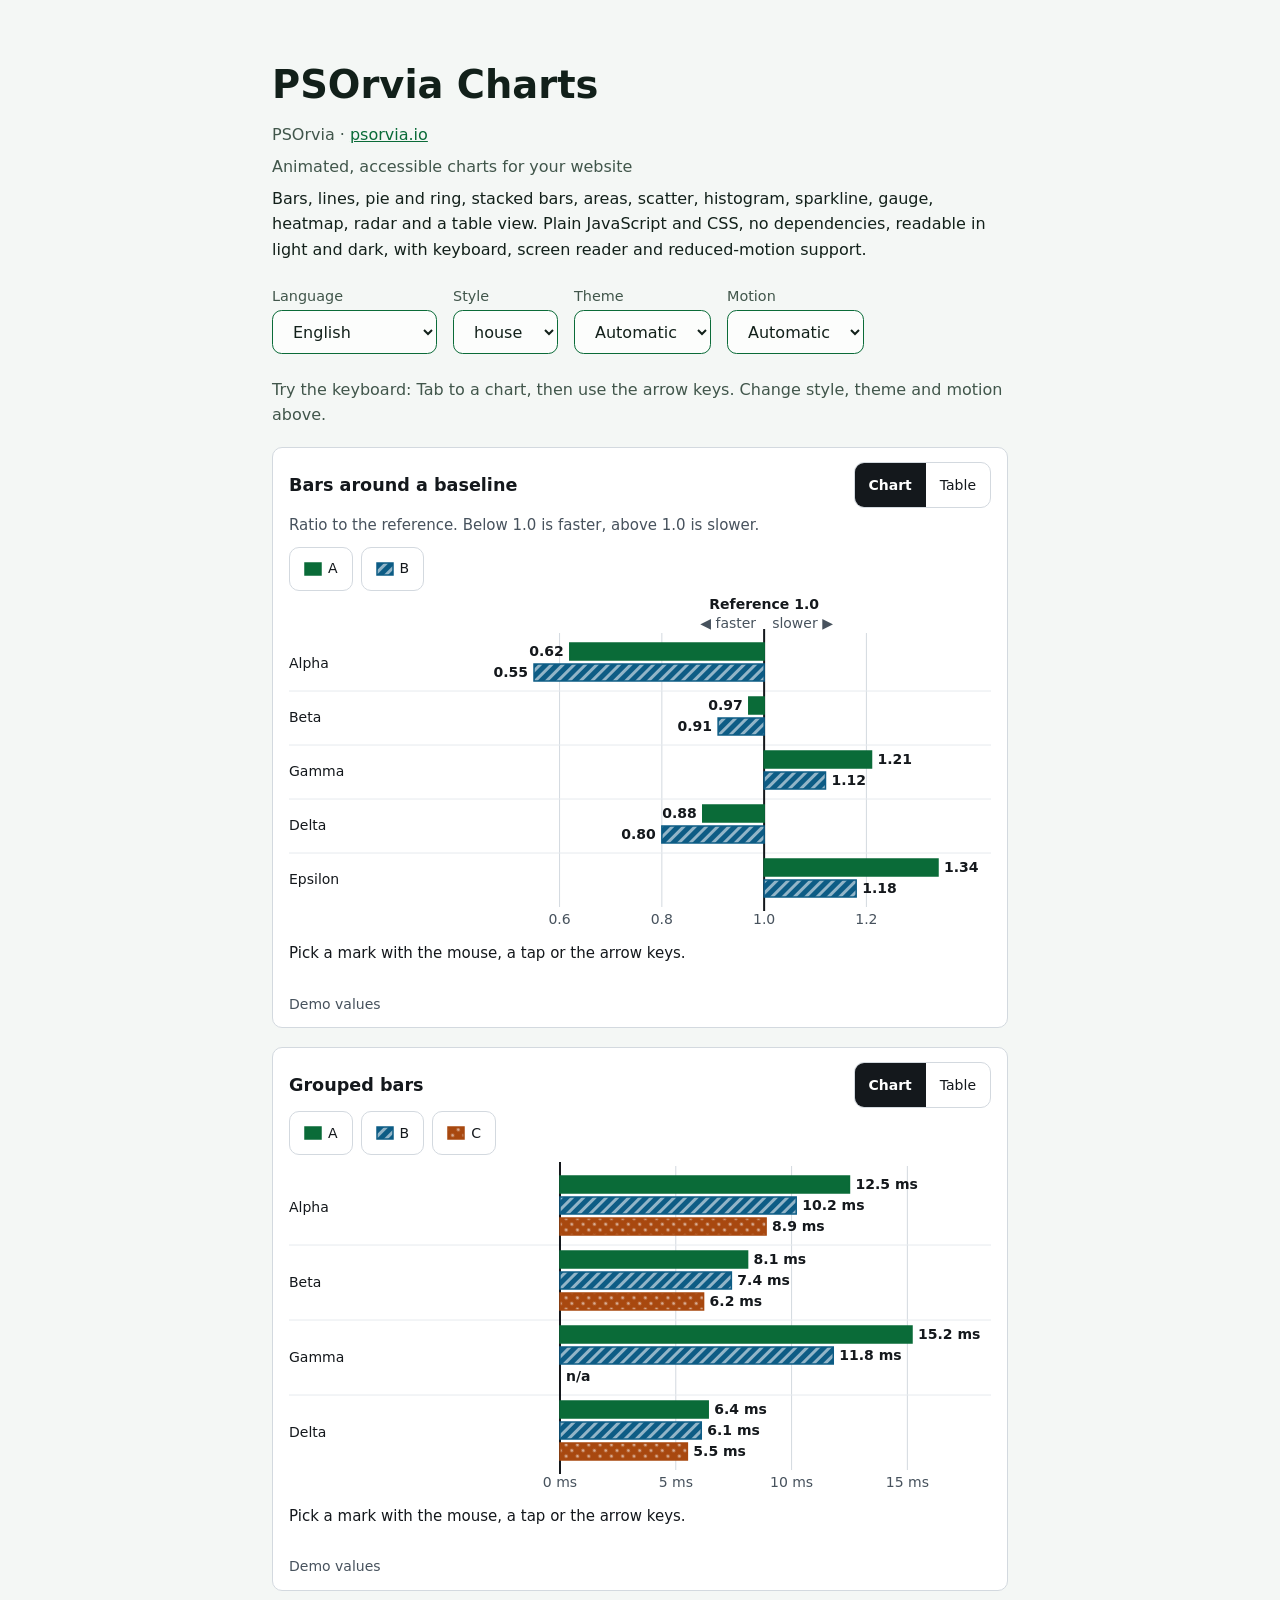
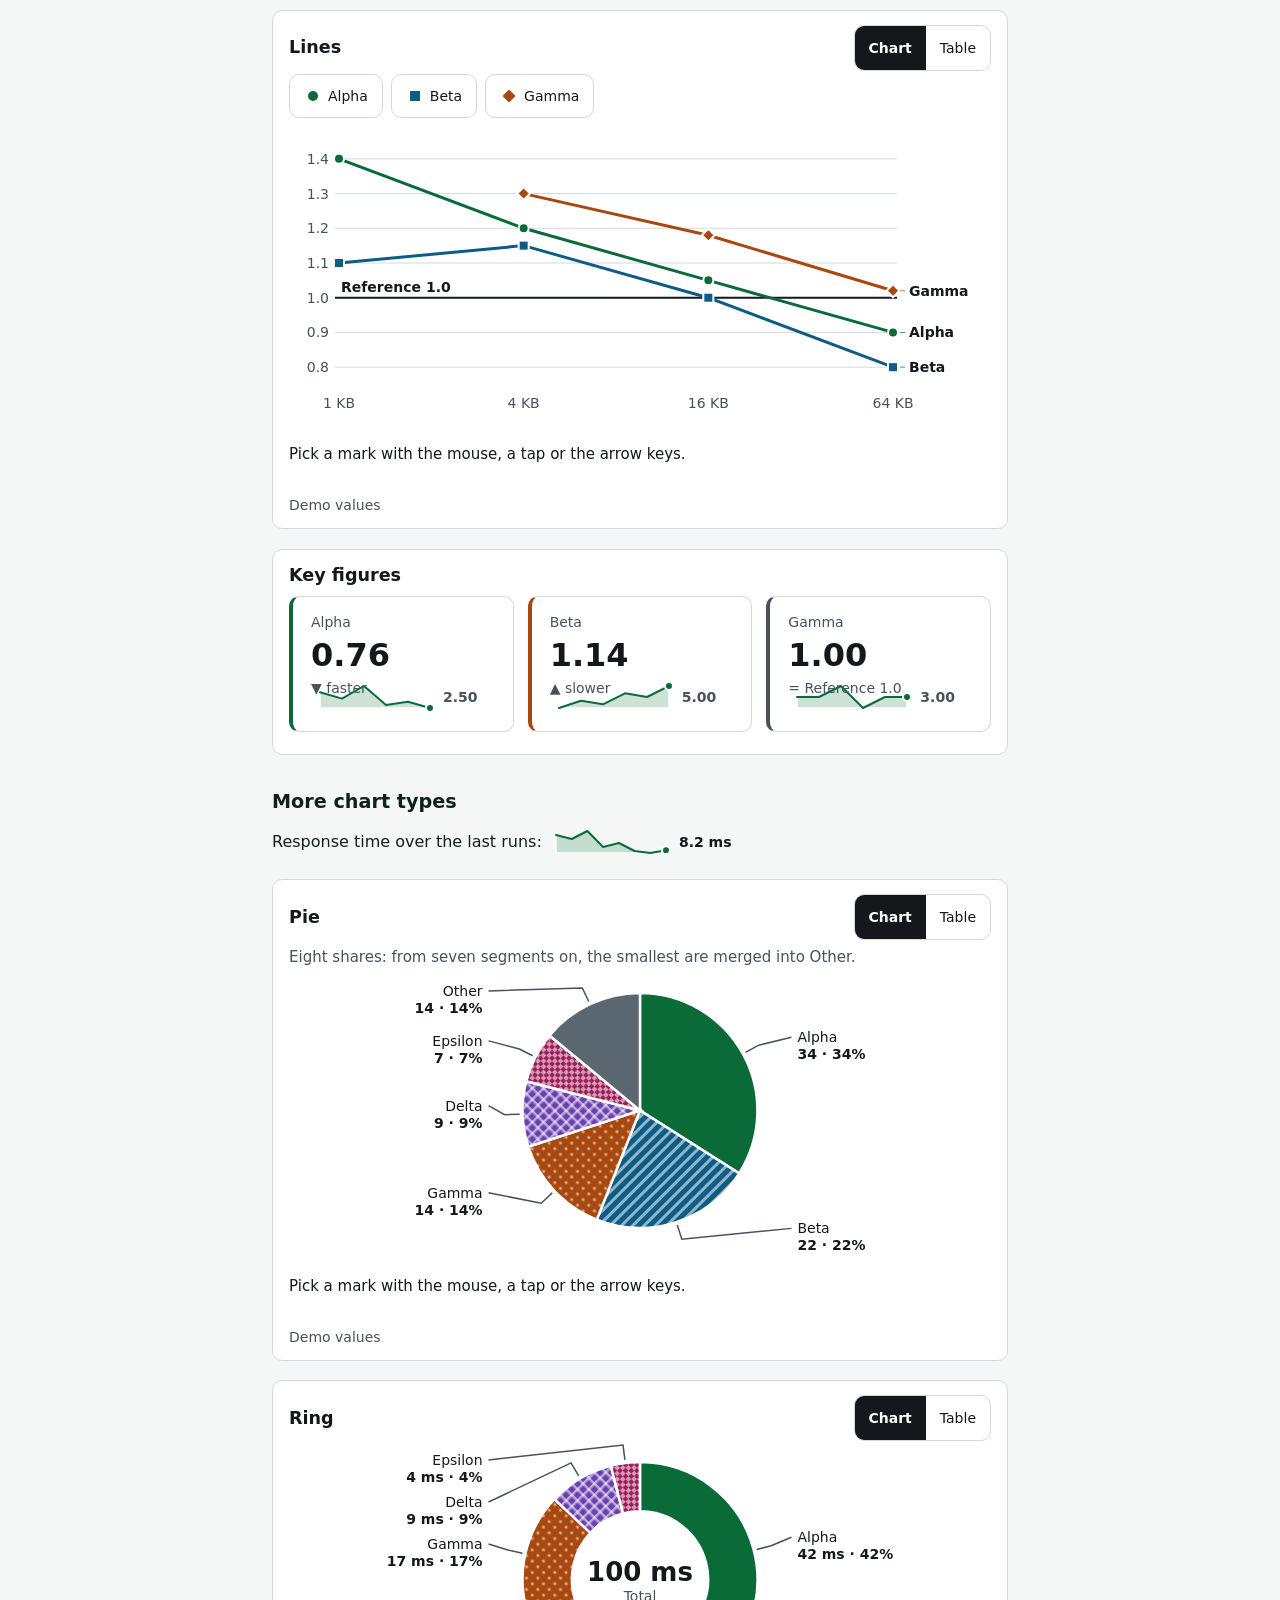
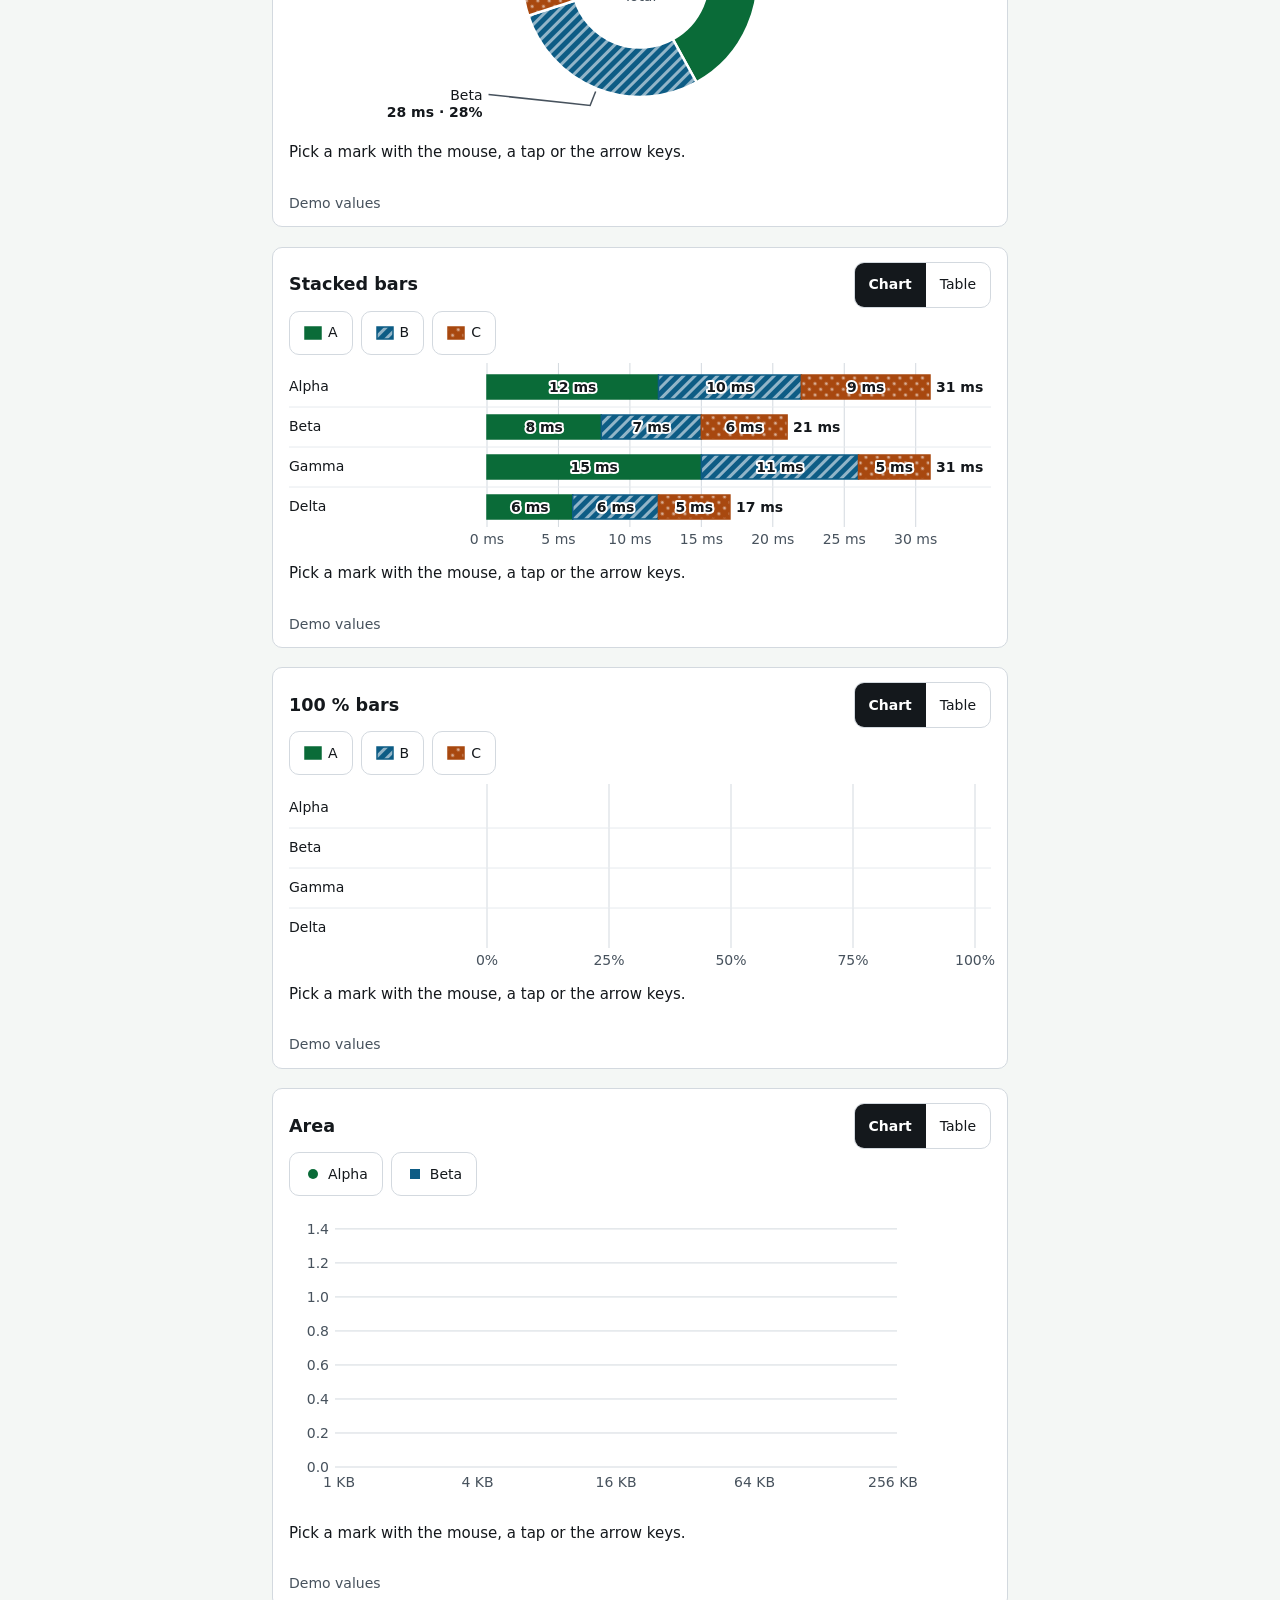
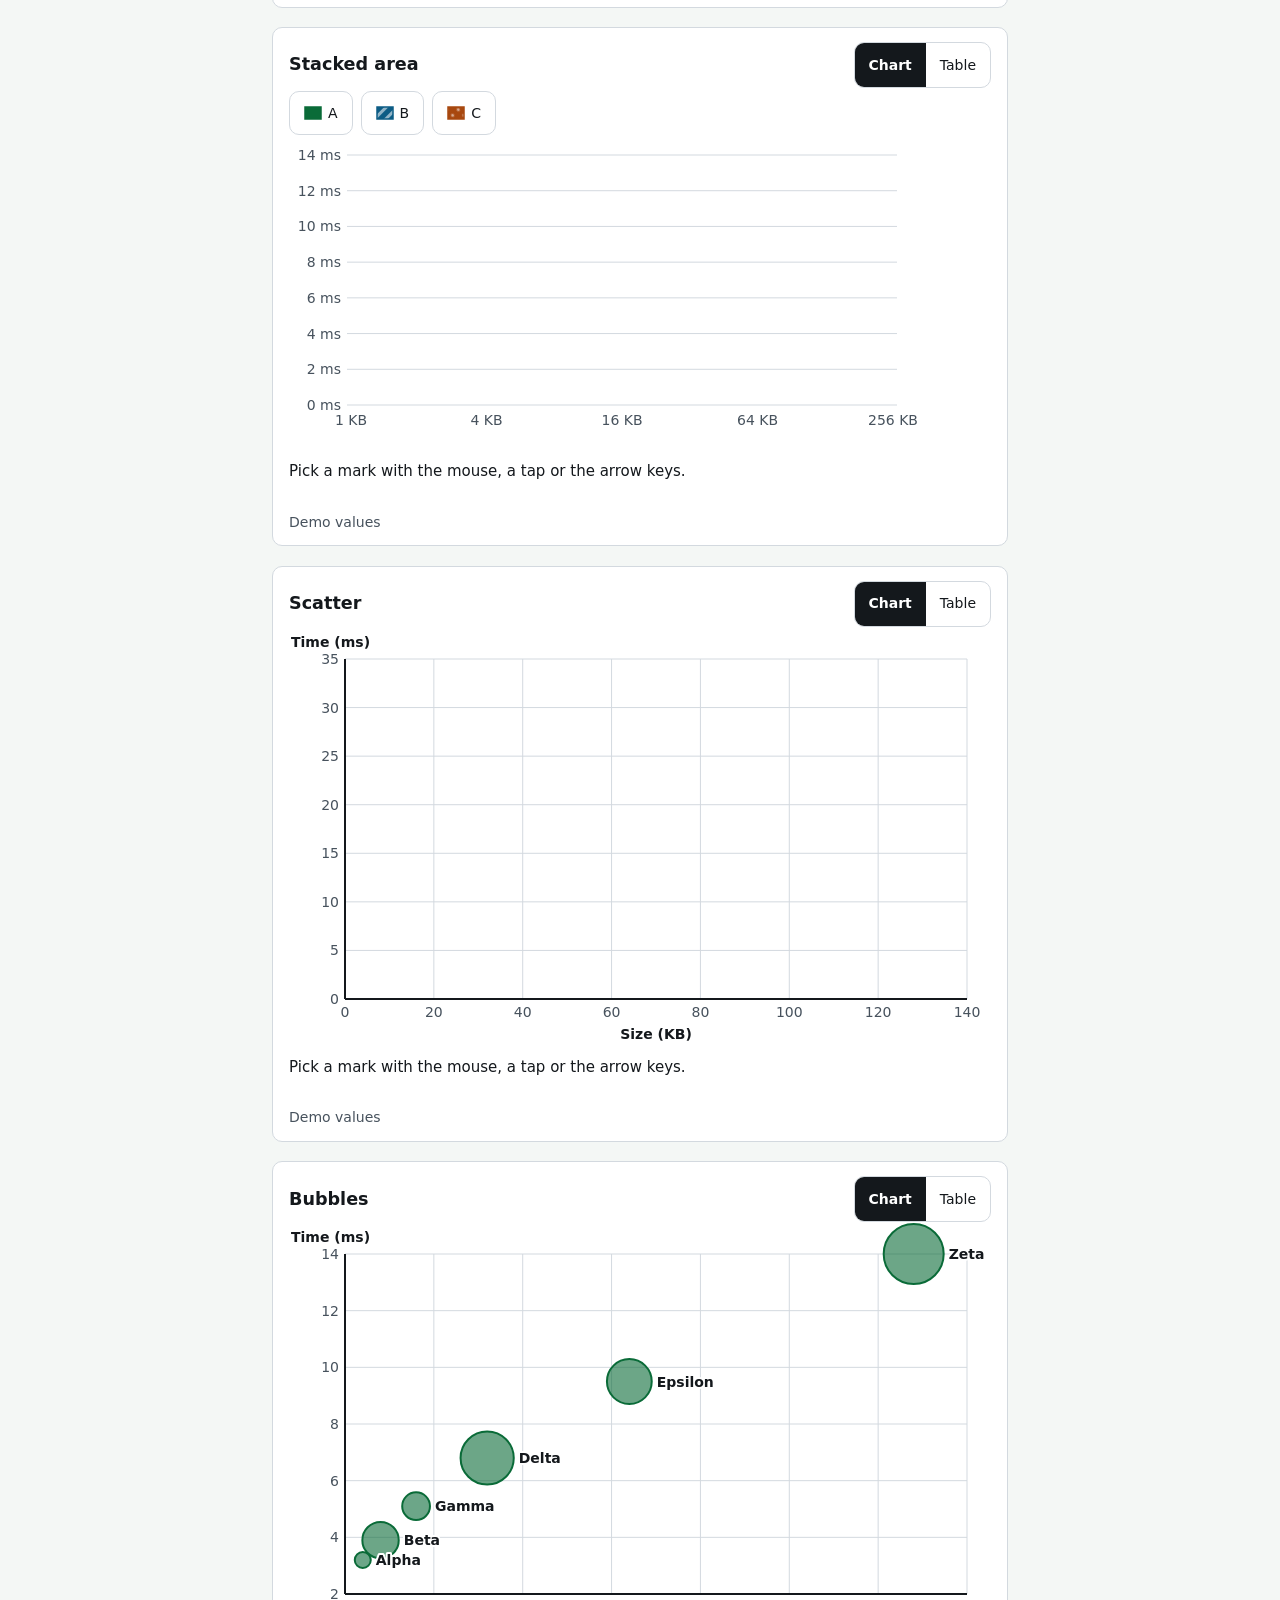
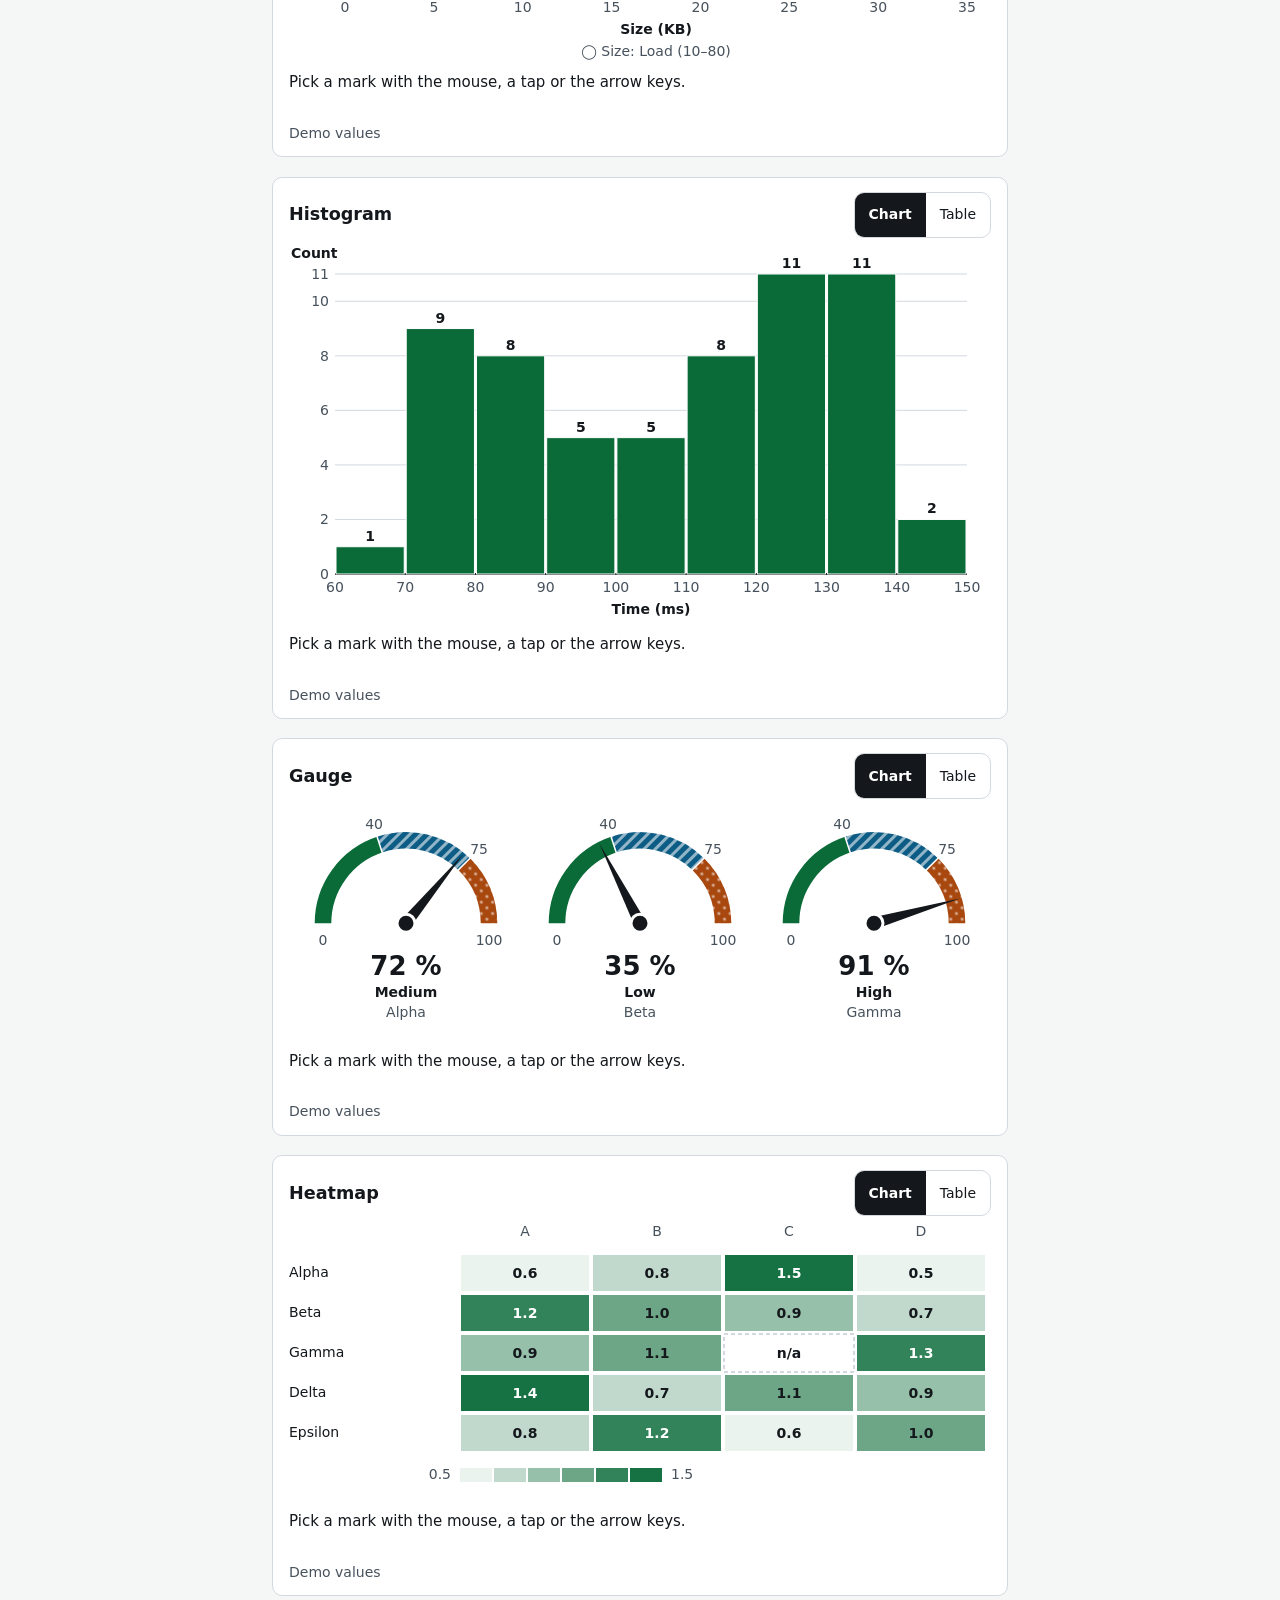
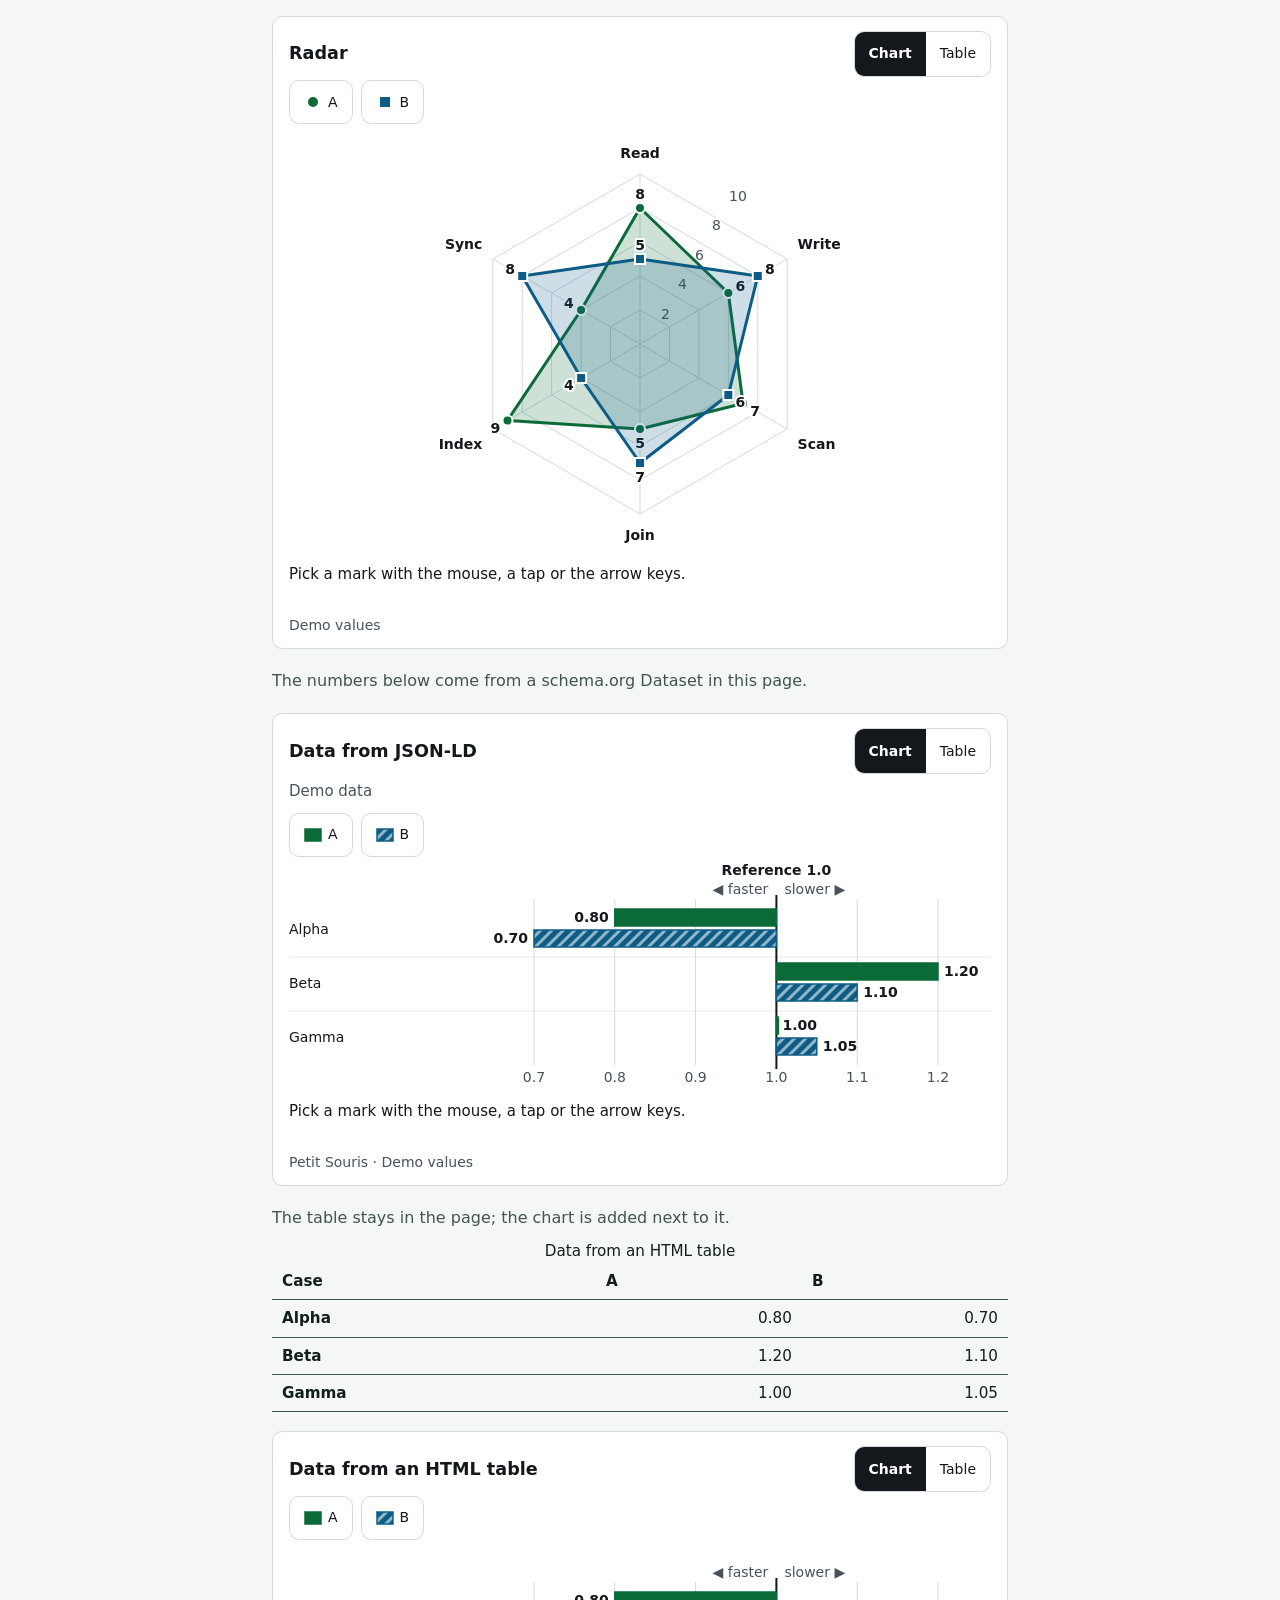
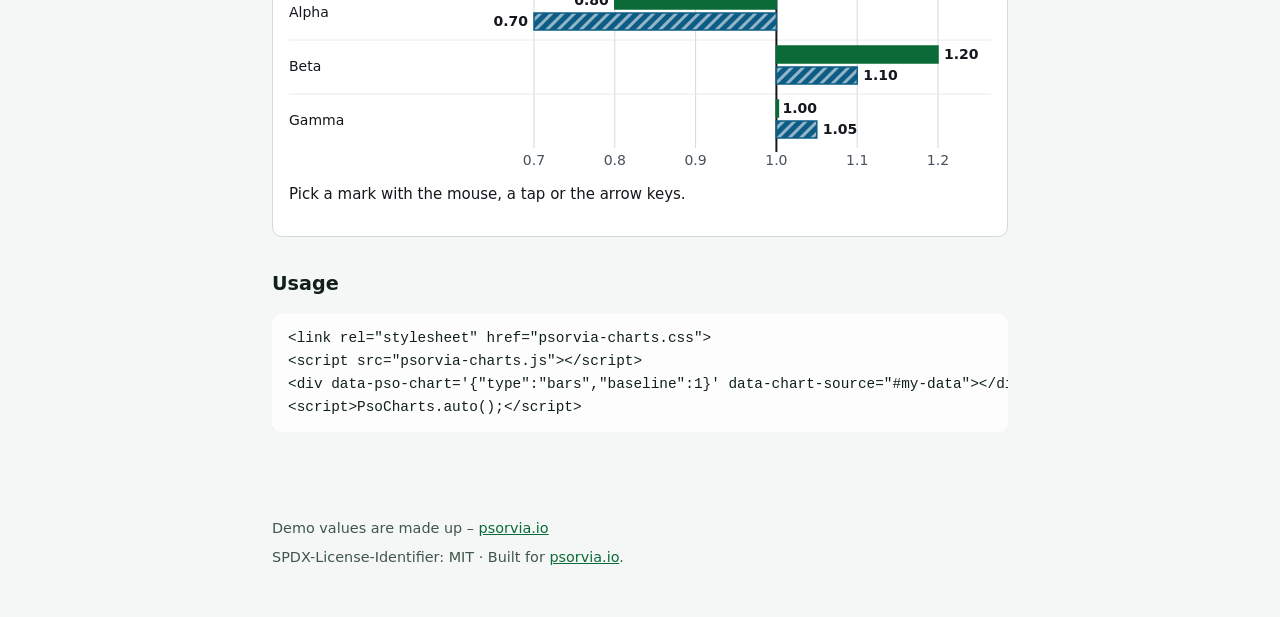
==== commit 699bccce: "Add Norwegian Bokmål and Turkish translations" ====
--- a/demo.html
+++ b/demo.html
@@ -68,7 +68,7 @@
 &lt;script&gt;PsoCharts.auto();&lt;/script&gt;</pre>
 </main>
 <footer><p><span id="cr"></span> &ndash; <a href="https://psorvia.io">psorvia.io</a></p>SPDX-License-Identifier: MIT &middot; Built for <a href="https://psorvia.io">psorvia.io</a>.</footer>
-<script type="application/json" id="i18n">{"en": {"name": "English", "tag": "Animated, accessible charts for your website", "intro": "Bars, lines, pie and ring, stacked bars, areas, scatter, histogram, sparkline, gauge, heatmap, radar and a table view. Plain JavaScript and CSS, no dependencies, readable in light and dark, with keyboard, screen reader and reduced-motion support.", "caption": "Try the keyboard: Tab to a chart, then use the arrow keys. Change style, theme and motion above.", "lang": "Language", "style": "Style", "theme": "Theme", "motion": "Motion", "auto": "Automatic", "light": "Light", "dark": "Dark", "off": "Off", "usage": "Usage", "skip": "Skip to content", "credit": "Demo values are made up", "h_bars": "Bars around a baseline", "t_bars": "Ratio to the reference. Below 1.0 is faster, above 1.0 is slower.", "h_group": "Grouped bars", "h_lines": "Lines", "h_tiles": "Key figures", "h_ld": "Data from JSON-LD", "t_ld": "The numbers below come from a schema.org Dataset in this page.", "h_tab": "Data from an HTML table", "t_tab": "The table stays in the page; the chart is added next to it.", "ref": "Reference 1.0", "faster": "faster", "slower": "slower", "case": "Case", "src": "Demo values", "chart": "Chart", "table": "Table", "view": "View", "na": "n/a", "hint": "Pick a mark with the mouse, a tap or the arrow keys.", "keys": "Arrow keys move between marks, Home and End jump, Escape clears.", "h_new": "More chart types", "h_pie": "Pie", "h_donut": "Ring", "t_pie": "Eight shares: from seven segments on, the smallest are merged into Other.", "h_stack": "Stacked bars", "h_pct": "100 % bars", "h_area": "Area", "h_sarea": "Stacked area", "h_scatter": "Scatter", "h_bubble": "Bubbles", "h_hist": "Histogram", "h_spark": "Sparklines", "t_spark": "Response time over the last runs:", "h_gauge": "Gauge", "h_heat": "Heatmap", "h_radar": "Radar", "bl": "Low", "bm": "Medium", "bh": "High", "other": "Other", "sum": "Total", "mean": "Average", "share": "Share", "count": "Count", "range": "Range", "size": "Size", "x_size": "Size", "x_time": "Time", "x_load": "Load"}, "de": {"name": "Deutsch", "tag": "Animierte, barrierefreie Diagramme für deine Website", "intro": "Balken, Linien, Kreis und Ring, gestapelte Balken, Flächen, Streudiagramm, Histogramm, Sparkline, Tacho, Heatmap, Radar und eine Tabellenansicht. Reines JavaScript und CSS, ohne Abhängigkeiten, in Hell und Dunkel gut lesbar, mit Tastatur-, Screenreader- und Reduced-Motion-Unterstützung.", "caption": "Probier die Tastatur: Mit Tab zu einem Diagramm, dann die Pfeiltasten. Stil, Farbschema und Bewegung stellst du oben um.", "lang": "Sprache", "style": "Stil", "theme": "Farbschema", "motion": "Bewegung", "auto": "Automatisch", "light": "Hell", "dark": "Dunkel", "off": "Aus", "usage": "Einbindung", "skip": "Zum Inhalt springen", "credit": "Die Demo-Werte sind erfunden", "h_bars": "Balken um eine Bezugslinie", "t_bars": "Verhältnis zur Referenz. Unter 1,0 ist schneller, über 1,0 ist langsamer.", "h_group": "Gruppierte Balken", "h_lines": "Linien", "h_tiles": "Kennzahlen", "h_ld": "Daten aus JSON-LD", "t_ld": "Die Zahlen unten stammen aus einem schema.org-Dataset in dieser Seite.", "h_tab": "Daten aus einer HTML-Tabelle", "t_tab": "Die Tabelle bleibt in der Seite; das Diagramm kommt daneben.", "ref": "Referenz 1,0", "faster": "schneller", "slower": "langsamer", "case": "Fall", "src": "Demo-Werte", "chart": "Diagramm", "table": "Tabelle", "view": "Ansicht", "na": "k. A.", "hint": "Wähle eine Marke mit Maus, Tipp oder Pfeiltasten.", "keys": "Pfeiltasten wechseln zwischen den Marken, Pos1 und Ende springen, Escape hebt die Auswahl auf.", "h_new": "Weitere Diagrammarten", "h_pie": "Kreis", "h_donut": "Ring", "t_pie": "Acht Anteile: ab sieben Segmenten werden die kleinsten zu „Sonstiges“ zusammengefasst.", "h_stack": "Gestapelte Balken", "h_pct": "100-%-Balken", "h_area": "Fläche", "h_sarea": "Gestapelte Fläche", "h_scatter": "Streudiagramm", "h_bubble": "Blasen", "h_hist": "Histogramm", "h_spark": "Sparklines", "t_spark": "Antwortzeit der letzten Läufe:", "h_gauge": "Tacho", "h_heat": "Heatmap", "h_radar": "Radar", "bl": "Niedrig", "bm": "Mittel", "bh": "Hoch", "other": "Sonstiges", "sum": "Summe", "mean": "Mittelwert", "share": "Anteil", "count": "Anzahl", "range": "Bereich", "size": "Größe", "x_size": "Größe", "x_time": "Zeit", "x_load": "Last"}, "bg": {"name": "Български", "tag": "Анимирани, достъпни диаграми за вашия уебсайт", "intro": "Стълбове, линии, кръгова диаграма и пръстен, натрупани стълбове, площи, точкова диаграма, хистограма, спарклайн, скоростомер, топлинна карта, радар и изглед като таблица. Чист JavaScript и CSS без зависимости, четлив на светла и тъмна тема, с поддръжка на клавиатура, екранен четец и намалено движение.", "caption": "Опитайте с клавиатурата: с Tab стигнете до диаграма, после използвайте стрелките. Стилът, темата и движението се сменят отгоре.", "lang": "Език", "style": "Стил", "theme": "Тема", "motion": "Движение", "auto": "Автоматично", "light": "Светла", "dark": "Тъмна", "off": "Изкл.", "usage": "Използване", "skip": "Към съдържанието", "credit": "Демонстрационните стойности са измислени", "h_bars": "Колони около базова линия", "t_bars": "Съотношение към еталона. Под 1,0 е по-бързо, над 1,0 е по-бавно.", "h_group": "Групирани колони", "h_lines": "Линии", "h_tiles": "Ключови показатели", "h_ld": "Данни от JSON-LD", "t_ld": "Числата по-долу идват от набор от данни по schema.org (Dataset) в тази страница.", "h_tab": "Данни от HTML таблица", "t_tab": "Таблицата остава в страницата; диаграмата се добавя до нея.", "ref": "Еталон 1,0", "faster": "по-бързо", "slower": "по-бавно", "case": "Случай", "src": "Демонстрационни стойности", "chart": "Диаграма", "table": "Таблица", "view": "Изглед", "na": "няма данни", "hint": "Изберете маркер с мишката, с докосване или със стрелките.", "keys": "Стрелките местят между маркерите, Home и End скачат в началото и края, Escape отменя избора.", "h_new": "Още видове диаграми", "h_pie": "Кръгова", "h_donut": "Пръстен", "t_pie": "Осем дяла: от седем сегмента нагоре най-малките се обединяват в „Други“.", "h_stack": "Натрупани стълбове", "h_pct": "100 % стълбове", "h_area": "Площ", "h_sarea": "Натрупана площ", "h_scatter": "Точкова", "h_bubble": "Мехурчета", "h_hist": "Хистограма", "h_spark": "Спарклайни", "t_spark": "Време за отговор при последните изпълнения:", "h_gauge": "Скоростомер", "h_heat": "Топлинна карта", "h_radar": "Радар", "bl": "Ниско", "bm": "Средно", "bh": "Високо", "other": "Други", "sum": "Сума", "mean": "Средно", "share": "Дял", "count": "Брой", "range": "Диапазон", "size": "Размер", "x_size": "Размер", "x_time": "Време", "x_load": "Натоварване"}, "cs": {"name": "Čeština", "tag": "Animované, přístupné grafy pro váš web", "intro": "Sloupce, čáry, koláč a prstenec, skládané sloupce, plochy, bodový graf, histogram, sparkline, tachometr, teplotní mapa, paprskový graf a tabulkové zobrazení. Čisté JavaScript a CSS bez závislostí, dobře čitelné ve světlém i tmavém režimu, s podporou klávesnice, čtečky obrazovky a omezeného pohybu.", "caption": "Vyzkoušejte klávesnici: klávesou Tab přejděte na graf a pak použijte šipky. Styl, motiv a pohyb přepnete nahoře.", "lang": "Jazyk", "style": "Styl", "theme": "Motiv", "motion": "Pohyb", "auto": "Automaticky", "light": "Světlý", "dark": "Tmavý", "off": "Vypnuto", "usage": "Použití", "skip": "Přejít na obsah", "credit": "Ukázkové hodnoty jsou vymyšlené", "h_bars": "Sloupce kolem základní linie", "t_bars": "Poměr k referenci. Pod 1,0 je rychlejší, nad 1,0 je pomalejší.", "h_group": "Seskupené sloupce", "h_lines": "Čáry", "h_tiles": "Klíčová čísla", "h_ld": "Data z JSON-LD", "t_ld": "Čísla níže pocházejí ze schema.org Dataset na této stránce.", "h_tab": "Data z HTML tabulky", "t_tab": "Tabulka zůstává na stránce; graf se přidá vedle ní.", "ref": "Reference 1,0", "faster": "rychlejší", "slower": "pomalejší", "case": "Případ", "src": "Ukázkové hodnoty", "chart": "Graf", "table": "Tabulka", "view": "Zobrazení", "na": "není k dispozici", "hint": "Značku vyberete myší, klepnutím nebo šipkami.", "keys": "Šipky přecházejí mezi značkami, Home a End skáčou na začátek a konec, Escape zruší výběr.", "h_new": "Další druhy grafů", "h_pie": "Koláč", "h_donut": "Prstenec", "t_pie": "Osm podílů: od sedmi výsečí se nejmenší sloučí do „Ostatní“.", "h_stack": "Skládané sloupce", "h_pct": "100% sloupce", "h_area": "Plocha", "h_sarea": "Skládaná plocha", "h_scatter": "Bodový", "h_bubble": "Bubliny", "h_hist": "Histogram", "h_spark": "Sparklines", "t_spark": "Doba odezvy v posledních během:", "h_gauge": "Tachometr", "h_heat": "Teplotní mapa", "h_radar": "Paprskový", "bl": "Nízká", "bm": "Střední", "bh": "Vysoká", "other": "Ostatní", "sum": "Součet", "mean": "Průměr", "share": "Podíl", "count": "Počet", "range": "Rozsah", "size": "Velikost", "x_size": "Velikost", "x_time": "Čas", "x_load": "Zátěž"}, "da": {"name": "Dansk", "tag": "Animerede, tilgængelige diagrammer til din hjemmeside", "intro": "Søjler, linjer, cirkel og ring, stablede søjler, arealer, punktdiagram, histogram, sparkline, måler, varmekort, radar og en tabelvisning. Ren JavaScript og CSS uden afhængigheder, letlæselig i lys og mørk, med understøttelse af tastatur, skærmlæser og reduceret bevægelse.", "caption": "Prøv tastaturet: Tab til et diagram, og brug derefter piletasterne. Du skifter stil, tema og bevægelse oven over.", "lang": "Sprog", "style": "Stil", "theme": "Tema", "motion": "Bevægelse", "auto": "Automatisk", "light": "Lys", "dark": "Mørk", "off": "Fra", "usage": "Brug", "skip": "Gå til indholdet", "credit": "Demoværdierne er opdigtede", "h_bars": "Søjler omkring en baseline", "t_bars": "Forhold til referencen. Under 1,0 er hurtigere, over 1,0 er langsommere.", "h_group": "Grupperede søjler", "h_lines": "Linjer", "h_tiles": "Nøgletal", "h_ld": "Data fra JSON-LD", "t_ld": "Tallene nedenfor kommer fra et schema.org-Dataset på denne side.", "h_tab": "Data fra en HTML-tabel", "t_tab": "Tabellen bliver på siden; diagrammet tilføjes ved siden af.", "ref": "Reference 1,0", "faster": "hurtigere", "slower": "langsommere", "case": "Tilfælde", "src": "Demoværdier", "chart": "Diagram", "table": "Tabel", "view": "Visning", "na": "ikke tilgængelig", "hint": "Vælg et mærke med musen, et tryk eller piletasterne.", "keys": "Piletasterne skifter mellem mærker, Home og End hopper, Escape rydder valget.", "h_new": "Flere diagramtyper", "h_pie": "Cirkel", "h_donut": "Ring", "t_pie": "Otte andele: fra syv segmenter slås de mindste sammen til „Andet“.", "h_stack": "Stablede søjler", "h_pct": "100 %-søjler", "h_area": "Areal", "h_sarea": "Stablet areal", "h_scatter": "Punktdiagram", "h_bubble": "Bobler", "h_hist": "Histogram", "h_spark": "Sparklines", "t_spark": "Svartid for de seneste kørsler:", "h_gauge": "Måler", "h_heat": "Varmekort", "h_radar": "Radar", "bl": "Lav", "bm": "Middel", "bh": "Høj", "other": "Andet", "sum": "Sum", "mean": "Gennemsnit", "share": "Andel", "count": "Antal", "range": "Interval", "size": "Størrelse", "x_size": "Størrelse", "x_time": "Tid", "x_load": "Belastning"}, "el": {"name": "Ελληνικά", "tag": "Κινούμενα, προσβάσιμα διαγράμματα για τον ιστότοπό σας", "intro": "Ράβδοι, γραμμές, πίτα και δακτύλιος, στοιβαγμένες ράβδοι, επιφάνειες, διάγραμμα διασποράς, ιστόγραμμα, sparkline, μετρητής, θερμικός χάρτης, ραντάρ και προβολή πίνακα. Καθαρό JavaScript και CSS χωρίς εξαρτήσεις, ευανάγνωστο σε φωτεινό και σκούρο θέμα, με υποστήριξη πληκτρολογίου, αναγνώστη οθόνης και μειωμένης κίνησης.", "caption": "Δοκιμάστε το πληκτρολόγιο: πατήστε Tab μέχρι ένα διάγραμμα και μετά χρησιμοποιήστε τα βελάκια. Το στιλ, το θέμα και την κίνηση τα αλλάζετε επάνω.", "lang": "Γλώσσα", "style": "Στιλ", "theme": "Θέμα", "motion": "Κίνηση", "auto": "Αυτόματο", "light": "Ανοιχτό", "dark": "Σκούρο", "off": "Ανενεργή", "usage": "Χρήση", "skip": "Μετάβαση στο περιεχόμενο", "credit": "Οι τιμές της επίδειξης είναι επινοημένες", "h_bars": "Ράβδοι γύρω από μια γραμμή αναφοράς", "t_bars": "Λόγος προς την αναφορά. Κάτω από 1,0 είναι ταχύτερο, πάνω από 1,0 είναι πιο αργό.", "h_group": "Ομαδοποιημένες ράβδοι", "h_lines": "Γραμμές", "h_tiles": "Βασικοί αριθμοί", "h_ld": "Δεδομένα από JSON-LD", "t_ld": "Οι αριθμοί παρακάτω προέρχονται από ένα Dataset του schema.org σε αυτή τη σελίδα.", "h_tab": "Δεδομένα από πίνακα HTML", "t_tab": "Ο πίνακας παραμένει στη σελίδα· το διάγραμμα προστίθεται δίπλα του.", "ref": "Αναφορά 1,0", "faster": "ταχύτερο", "slower": "πιο αργό", "case": "Περίπτωση", "src": "Τιμές επίδειξης", "chart": "Διάγραμμα", "table": "Πίνακας", "view": "Προβολή", "na": "μη διαθέσιμο", "hint": "Επιλέξτε ένα σημάδι με το ποντίκι, με πάτημα ή με τα βελάκια.", "keys": "Τα βελάκια μετακινούν μεταξύ των σημαδιών, τα Home και End πηγαίνουν στην αρχή και στο τέλος, το Escape καθαρίζει την επιλογή.", "h_new": "Περισσότεροι τύποι διαγραμμάτων", "h_pie": "Πίτα", "h_donut": "Δακτύλιος", "t_pie": "Οκτώ μερίδια: από επτά τμήματα και πάνω, τα μικρότερα συγχωνεύονται στο «Λοιπά».", "h_stack": "Στοιβαγμένες ράβδοι", "h_pct": "Ράβδοι 100 %", "h_area": "Επιφάνεια", "h_sarea": "Στοιβαγμένη επιφάνεια", "h_scatter": "Διασπορά", "h_bubble": "Φυσαλίδες", "h_hist": "Ιστόγραμμα", "h_spark": "Sparklines", "t_spark": "Χρόνος απόκρισης στις τελευταίες εκτελέσεις:", "h_gauge": "Μετρητής", "h_heat": "Θερμικός χάρτης", "h_radar": "Ραντάρ", "bl": "Χαμηλό", "bm": "Μεσαίο", "bh": "Υψηλό", "other": "Λοιπά", "sum": "Σύνολο", "mean": "Μέσος όρος", "share": "Μερίδιο", "count": "Πλήθος", "range": "Εύρος", "size": "Μέγεθος", "x_size": "Μέγεθος", "x_time": "Χρόνος", "x_load": "Φορτίο"}, "es": {"name": "Español", "tag": "Gráficos animados y accesibles para tu sitio web", "intro": "Barras, líneas, circular y anillo, barras apiladas, áreas, dispersión, histograma, sparkline, indicador, mapa de calor, radar y una vista de tabla. JavaScript y CSS puros, sin dependencias, legible en claro y oscuro, con compatibilidad con teclado, lector de pantalla y movimiento reducido.", "caption": "Prueba el teclado: con Tab llega a un gráfico y luego usa las flechas. El estilo, el tema y el movimiento se cambian arriba.", "lang": "Idioma", "style": "Estilo", "theme": "Tema", "motion": "Movimiento", "auto": "Automático", "light": "Claro", "dark": "Oscuro", "off": "Desactivado", "usage": "Uso", "skip": "Saltar al contenido", "credit": "Los valores de la demo son inventados", "h_bars": "Barras en torno a una línea base", "t_bars": "Proporción respecto a la referencia. Por debajo de 1,0 es más rápido, por encima de 1,0 es más lento.", "h_group": "Barras agrupadas", "h_lines": "Líneas", "h_tiles": "Cifras clave", "h_ld": "Datos de JSON-LD", "t_ld": "Los números de abajo proceden de un Dataset de schema.org en esta página.", "h_tab": "Datos de una tabla HTML", "t_tab": "La tabla se queda en la página; el gráfico se añade a su lado.", "ref": "Referencia 1,0", "faster": "más rápido", "slower": "más lento", "case": "Caso", "src": "Valores de la demo", "chart": "Gráfico", "table": "Tabla", "view": "Vista", "na": "n/d", "hint": "Elige una marca con el ratón, un toque o las flechas.", "keys": "Las flechas se mueven entre marcas, Inicio y Fin saltan al principio y al final, Escape borra la selección.", "h_new": "Más tipos de gráfico", "h_pie": "Circular", "h_donut": "Anillo", "t_pie": "Ocho partes: a partir de siete sectores, los más pequeños se agrupan en «Otros».", "h_stack": "Barras apiladas", "h_pct": "Barras al 100 %", "h_area": "Área", "h_sarea": "Área apilada", "h_scatter": "Dispersión", "h_bubble": "Burbujas", "h_hist": "Histograma", "h_spark": "Sparklines", "t_spark": "Tiempo de respuesta de las últimas ejecuciones:", "h_gauge": "Indicador", "h_heat": "Mapa de calor", "h_radar": "Radar", "bl": "Bajo", "bm": "Medio", "bh": "Alto", "other": "Otros", "sum": "Suma", "mean": "Media", "share": "Proporción", "count": "Cantidad", "range": "Rango", "size": "Tamaño", "x_size": "Tamaño", "x_time": "Tiempo", "x_load": "Carga"}, "et": {"name": "Eesti", "tag": "Animeeritud, ligipääsetavad diagrammid sinu veebilehele", "intro": "Tulbad, jooned, sektor- ja rõngasdiagramm, virnastatud tulbad, pindalad, hajuvusdiagramm, histogramm, sparkline, mõõtur, soojuskaart, radar ja tabelivaade. Puhas JavaScript ja CSS ilma sõltuvusteta, hästi loetav heleda ja tumeda teemaga, klaviatuuri, ekraanilugeja ja vähendatud liikumise toega.", "caption": "Proovi klaviatuuri: Tabiga diagrammini ja siis nooleklahvidega. Stiili, teemat ja liikumist muudad ülal.", "lang": "Keel", "style": "Stiil", "theme": "Teema", "motion": "Liikumine", "auto": "Automaatne", "light": "Hele", "dark": "Tume", "off": "Väljas", "usage": "Kasutamine", "skip": "Mine sisu juurde", "credit": "Demoväärtused on välja mõeldud", "h_bars": "Tulbad ümber algjoone", "t_bars": "Suhe võrdlusväärtusesse. Alla 1,0 on kiirem, üle 1,0 on aeglasem.", "h_group": "Rühmitatud tulbad", "h_lines": "Jooned", "h_tiles": "Võtenumbrid", "h_ld": "Andmed JSON-LD-st", "t_ld": "Allolevad arvud pärinevad sellel lehel olevast schema.org Datasetist.", "h_tab": "Andmed HTML-tabelist", "t_tab": "Tabel jääb lehele; diagramm lisatakse selle kõrvale.", "ref": "Võrdlusväärtus 1,0", "faster": "kiirem", "slower": "aeglasem", "case": "Juhtum", "src": "Demoväärtused", "chart": "Diagramm", "table": "Tabel", "view": "Vaade", "na": "puudub", "hint": "Vali märk hiirega, puudutusega või nooleklahvidega.", "keys": "Nooleklahvid liiguvad märkide vahel, Home ja End hüppavad algusse ja lõppu, Escape tühistab valiku.", "h_new": "Veel diagrammitüüpe", "h_pie": "Sektordiagramm", "h_donut": "Rõngas", "t_pie": "Kaheksa osa: alates seitsmest sektorist liidetakse väikseimad rühmaks „Muu“.", "h_stack": "Virnastatud tulbad", "h_pct": "100 % tulbad", "h_area": "Pindala", "h_sarea": "Virnastatud pindala", "h_scatter": "Hajuvusdiagramm", "h_bubble": "Mullid", "h_hist": "Histogramm", "h_spark": "Sparklines", "t_spark": "Vastuseaeg viimastel jooksutel:", "h_gauge": "Mõõtur", "h_heat": "Soojuskaart", "h_radar": "Radar", "bl": "Madal", "bm": "Keskmine", "bh": "Kõrge", "other": "Muu", "sum": "Summa", "mean": "Keskmine", "share": "Osakaal", "count": "Arv", "range": "Vahemik", "size": "Suurus", "x_size": "Suurus", "x_time": "Aeg", "x_load": "Koormus"}, "fi": {"name": "Suomi", "tag": "Animoidut, saavutettavat kaaviot verkkosivullesi", "intro": "Pylväät, viivat, ympyrä ja rengas, pinotut pylväät, alueet, pistekaavio, histogrammi, sparkline, mittari, lämpökartta, tutka ja taulukkonäkymä. Puhdasta JavaScriptiä ja CSS:ää ilman riippuvuuksia, luettava vaaleana ja tummana, tuki näppäimistölle, ruudunlukijalle ja vähennetylle liikkeelle.", "caption": "Kokeile näppäimistöä: Tab-näppäimellä kaavioon ja sitten nuolinäppäimillä. Tyylin, teeman ja liikkeen vaihdat yläpuolelta.", "lang": "Kieli", "style": "Tyyli", "theme": "Teema", "motion": "Liike", "auto": "Automaattinen", "light": "Vaalea", "dark": "Tumma", "off": "Pois", "usage": "Käyttö", "skip": "Siirry sisältöön", "credit": "Demoarvot on keksitty", "h_bars": "Pylväät perusviivan ympärillä", "t_bars": "Suhde vertailuarvoon. Alle 1,0 on nopeampi, yli 1,0 on hitaampi.", "h_group": "Ryhmitetyt pylväät", "h_lines": "Viivat", "h_tiles": "Tunnusluvut", "h_ld": "Tietoa JSON-LD:stä", "t_ld": "Alla olevat luvut tulevat tällä sivulla olevasta schema.org Datasetistä.", "h_tab": "Tietoa HTML-taulukosta", "t_tab": "Taulukko pysyy sivulla; kaavio lisätään sen viereen.", "ref": "Vertailuarvo 1,0", "faster": "nopeampi", "slower": "hitaampi", "case": "Tapaus", "src": "Demoarvot", "chart": "Kaavio", "table": "Taulukko", "view": "Näkymä", "na": "ei saatavilla", "hint": "Valitse merkki hiirellä, napautuksella tai nuolinäppäimillä.", "keys": "Nuolinäppäimet siirtyvät merkkien välillä, Home ja End hyppäävät alkuun ja loppuun, Escape tyhjentää valinnan.", "h_new": "Lisää kaaviotyyppejä", "h_pie": "Ympyrä", "h_donut": "Rengas", "t_pie": "Kahdeksan osuutta: seitsemästä lohkosta alkaen pienimmät yhdistetään ryhmäksi ”Muut”.", "h_stack": "Pinotut pylväät", "h_pct": "100 % pylväät", "h_area": "Alue", "h_sarea": "Pinottu alue", "h_scatter": "Pistekaavio", "h_bubble": "Kuplat", "h_hist": "Histogrammi", "h_spark": "Sparklinet", "t_spark": "Vasteaika viimeisimmillä ajoilla:", "h_gauge": "Mittari", "h_heat": "Lämpökartta", "h_radar": "Tutka", "bl": "Matala", "bm": "Keskitaso", "bh": "Korkea", "other": "Muut", "sum": "Summa", "mean": "Keskiarvo", "share": "Osuus", "count": "Määrä", "range": "Vaihteluväli", "size": "Koko", "x_size": "Koko", "x_time": "Aika", "x_load": "Kuorma"}, "fr": {"name": "Français", "tag": "Des graphiques animés et accessibles pour votre site web", "intro": "Barres, lignes, secteurs et anneau, barres empilées, aires, nuage de points, histogramme, sparkline, jauge, carte thermique, radar et vue en tableau. JavaScript et CSS purs, sans dépendances, lisible en clair comme en sombre, avec prise en charge du clavier, des lecteurs d'écran et de la réduction des animations.", "caption": "Essayez le clavier : Tab jusqu'à un graphique, puis les flèches. Changez le style, le thème et l'animation en haut.", "lang": "Langue", "style": "Style", "theme": "Thème", "motion": "Animation", "auto": "Automatique", "light": "Clair", "dark": "Sombre", "off": "Désactivée", "usage": "Utilisation", "skip": "Aller au contenu", "credit": "Les valeurs de la démo sont inventées", "h_bars": "Barres autour d'une ligne de référence", "t_bars": "Rapport à la référence. En dessous de 1,0, c'est plus rapide ; au-dessus de 1,0, c'est plus lent.", "h_group": "Barres groupées", "h_lines": "Courbes", "h_tiles": "Chiffres clés", "h_ld": "Données issues de JSON-LD", "t_ld": "Les chiffres ci-dessous proviennent d'un Dataset schema.org présent dans cette page.", "h_tab": "Données issues d'un tableau HTML", "t_tab": "Le tableau reste dans la page ; le graphique est ajouté à côté.", "ref": "Référence 1,0", "faster": "plus rapide", "slower": "plus lent", "case": "Cas", "src": "Valeurs de la démo", "chart": "Graphique", "table": "Tableau", "view": "Vue", "na": "n/d", "hint": "Choisissez un repère à la souris, au toucher ou avec les flèches.", "keys": "Les flèches passent d'un repère à l'autre, Début et Fin sautent, Échap efface la sélection.", "h_new": "Autres types de graphiques", "h_pie": "Secteurs", "h_donut": "Anneau", "t_pie": "Huit parts : à partir de sept secteurs, les plus petits sont regroupés dans « Autres ».", "h_stack": "Barres empilées", "h_pct": "Barres à 100 %", "h_area": "Aire", "h_sarea": "Aire empilée", "h_scatter": "Nuage de points", "h_bubble": "Bulles", "h_hist": "Histogramme", "h_spark": "Sparklines", "t_spark": "Temps de réponse des dernières exécutions :", "h_gauge": "Jauge", "h_heat": "Carte thermique", "h_radar": "Radar", "bl": "Faible", "bm": "Moyen", "bh": "Élevé", "other": "Autres", "sum": "Total", "mean": "Moyenne", "share": "Part", "count": "Nombre", "range": "Plage", "size": "Taille", "x_size": "Taille", "x_time": "Temps", "x_load": "Charge"}, "ga": {"name": "Gaeilge", "tag": "Cartaí beoite inrochtana do do shuíomh gréasáin", "intro": "Barraí, línte, ciorcal agus fáinne, barraí cruachta, limistéir, scaipchairt, histeagram, sparkline, tomhaltóir, teirmeamap, radar agus amharc tábla. JavaScript agus CSS simplí gan spleáchais, inléite i dtéama geal agus dorcha, le tacaíocht don méarchlár, do léitheoir scáileáin agus do chorraíl laghdaithe.", "caption": "Bain triail as an méarchlár: Tab go cairt, ansin úsáid na heochracha saigheada. Athraigh stíl, téama agus gluaiseacht thuas.", "lang": "Teanga", "style": "Stíl", "theme": "Téama", "motion": "Gluaiseacht", "auto": "Uathoibríoch", "light": "Éadrom", "dark": "Dorcha", "off": "As", "usage": "Úsáid", "skip": "Léim go dtí an t-ábhar", "credit": "Is luachanna cumtha iad luachanna an taispeána", "h_bars": "Barraí timpeall bunlíne", "t_bars": "Cóimheas leis an tagairt. Faoi bhun 1,0 is níos tapa é, os cionn 1,0 is níos moille é.", "h_group": "Barraí grúpáilte", "h_lines": "Línte", "h_tiles": "Príomhfhigiúirí", "h_ld": "Sonraí ó JSON-LD", "t_ld": "Tagann na huimhreacha thíos ó Dataset schema.org sa leathanach seo.", "h_tab": "Sonraí ó tábla HTML", "t_tab": "Fanann an tábla sa leathanach; cuirtear an chairt lena thaobh.", "ref": "Tagairt 1,0", "faster": "níos tapa", "slower": "níos moille", "case": "Cás", "src": "Luachanna taispeána", "chart": "Cairt", "table": "Tábla", "view": "Amharc", "na": "n/infheidhme", "hint": "Roghnaigh marc leis an luch, le tapáil nó leis na heochracha saigheada.", "keys": "Bogann na heochracha saigheada idir marcanna, léimeann Home agus End, glanann Escape an roghnú.", "h_new": "Tuilleadh cineálacha cairte", "h_pie": "Ciorcal", "h_donut": "Fáinne", "t_pie": "Ocht sciar: ó seacht gcuid ar aghaidh, cónascaítear na cinn is lú in “Eile”.", "h_stack": "Barraí cruachta", "h_pct": "Barraí 100 %", "h_area": "Limistéar", "h_sarea": "Limistéar cruachta", "h_scatter": "Scaipchairt", "h_bubble": "Boilgeoga", "h_hist": "Histeagram", "h_spark": "Sparklines", "t_spark": "Am freagartha na rith is déanaí:", "h_gauge": "Tomhaltóir", "h_heat": "Teirmeamap", "h_radar": "Radar", "bl": "Íseal", "bm": "Meánach", "bh": "Ard", "other": "Eile", "sum": "Suim", "mean": "Meán", "share": "Sciar", "count": "Líon", "range": "Raon", "size": "Méid", "x_size": "Méid", "x_time": "Am", "x_load": "Ualach"}, "hr": {"name": "Hrvatski", "tag": "Animirani, pristupačni grafikoni za vašu web-stranicu", "intro": "Stupci, crte, kružni grafikon i prsten, složeni stupci, područja, raspršeni grafikon, histogram, sparkline, mjerač, toplinska karta, radar i tablični prikaz. Čisti JavaScript i CSS bez ovisnosti, čitljiv u svijetloj i tamnoj temi, s podrškom za tipkovnicu, čitač zaslona i smanjeno kretanje.", "caption": "Isprobajte tipkovnicu: Tab do grafikona, zatim tipke sa strelicama. Stil, temu i kretanje promijenite gore.", "lang": "Jezik", "style": "Stil", "theme": "Tema", "motion": "Kretanje", "auto": "Automatski", "light": "Svijetla", "dark": "Tamna", "off": "Isključeno", "usage": "Uporaba", "skip": "Preskoči na sadržaj", "credit": "Vrijednosti u demou su izmišljene", "h_bars": "Stupci oko polazne crte", "t_bars": "Omjer prema referenci. Ispod 1,0 je brže, iznad 1,0 je sporije.", "h_group": "Grupirani stupci", "h_lines": "Linije", "h_tiles": "Ključni pokazatelji", "h_ld": "Podaci iz JSON-LD-a", "t_ld": "Brojke u nastavku potječu iz skupa podataka schema.org (Dataset) na ovoj stranici.", "h_tab": "Podaci iz HTML tablice", "t_tab": "Tablica ostaje na stranici; grafikon se dodaje pokraj nje.", "ref": "Referenca 1,0", "faster": "brže", "slower": "sporije", "case": "Slučaj", "src": "Vrijednosti iz demoa", "chart": "Grafikon", "table": "Tablica", "view": "Prikaz", "na": "n/p", "hint": "Odaberite oznaku mišem, dodirom ili tipkama sa strelicama.", "keys": "Tipke sa strelicama prelaze među oznakama, Home i End skaču, Escape briše odabir.", "h_new": "Više vrsta grafikona", "h_pie": "Kružni", "h_donut": "Prsten", "t_pie": "Osam udjela: od sedam isječaka nadalje najmanji se spajaju u „Ostalo“.", "h_stack": "Složeni stupci", "h_pct": "100 % stupci", "h_area": "Područje", "h_sarea": "Složeno područje", "h_scatter": "Raspršeni", "h_bubble": "Mjehurići", "h_hist": "Histogram", "h_spark": "Sparklines", "t_spark": "Vrijeme odziva u posljednjim izvođenjima:", "h_gauge": "Mjerač", "h_heat": "Toplinska karta", "h_radar": "Radar", "bl": "Nisko", "bm": "Srednje", "bh": "Visoko", "other": "Ostalo", "sum": "Zbroj", "mean": "Prosjek", "share": "Udio", "count": "Broj", "range": "Raspon", "size": "Veličina", "x_size": "Veličina", "x_time": "Vrijeme", "x_load": "Opterećenje"}, "hu": {"name": "Magyar", "tag": "Animált, akadálymentes diagramok a weboldaladhoz", "intro": "Oszlopok, vonalak, kör és gyűrű, halmozott oszlopok, területek, pontdiagram, hisztogram, sparkline, mérőóra, hőtérkép, radar és táblázatnézet. Tiszta JavaScript és CSS függőségek nélkül, világos és sötét témában is jól olvasható, billentyűzet, képernyőolvasó és csökkentett mozgás támogatásával.", "caption": "Próbáld ki a billentyűzetet: Tabbal egy diagramra lépsz, aztán a nyílbillentyűkkel mozogsz. A stílust, a témát és a mozgást fent állíthatod.", "lang": "Nyelv", "style": "Stílus", "theme": "Téma", "motion": "Mozgás", "auto": "Automatikus", "light": "Világos", "dark": "Sötét", "off": "Ki", "usage": "Használat", "skip": "Ugrás a tartalomhoz", "credit": "A demóértékek kitaláltak", "h_bars": "Oszlopok egy alapvonal körül", "t_bars": "A referenciához viszonyított arány. 1,0 alatt gyorsabb, 1,0 felett lassabb.", "h_group": "Csoportos oszlopok", "h_lines": "Vonalak", "h_tiles": "Kulcsszámok", "h_ld": "Adatok JSON-LD-ből", "t_ld": "Az alábbi számok az oldalban lévő schema.org Datasetből származnak.", "h_tab": "Adatok HTML-táblázatból", "t_tab": "A táblázat az oldalban marad; a diagram mellé kerül.", "ref": "Referencia 1,0", "faster": "gyorsabb", "slower": "lassabb", "case": "Eset", "src": "Demóértékek", "chart": "Diagram", "table": "Táblázat", "view": "Nézet", "na": "n/a", "hint": "Válassz jelölőt egérrel, érintéssel vagy a nyílbillentyűkkel.", "keys": "A nyílbillentyűk jelölők között lépnek, a Home és az End ugrik, az Escape törli a kijelölést.", "h_new": "További diagramtípusok", "h_pie": "Kör", "h_donut": "Gyűrű", "t_pie": "Nyolc rész: hét szelet felett a legkisebbek „Egyéb” néven összevonódnak.", "h_stack": "Halmozott oszlopok", "h_pct": "100 %-os oszlopok", "h_area": "Terület", "h_sarea": "Halmozott terület", "h_scatter": "Pontdiagram", "h_bubble": "Buborékok", "h_hist": "Hisztogram", "h_spark": "Sparklines", "t_spark": "Válaszidő az utolsó futtatásoknál:", "h_gauge": "Mérőóra", "h_heat": "Hőtérkép", "h_radar": "Radar", "bl": "Alacsony", "bm": "Közepes", "bh": "Magas", "other": "Egyéb", "sum": "Összeg", "mean": "Átlag", "share": "Arány", "count": "Darab", "range": "Tartomány", "size": "Méret", "x_size": "Méret", "x_time": "Idő", "x_load": "Terhelés"}, "it": {"name": "Italiano", "tag": "Grafici animati e accessibili per il tuo sito web", "intro": "Barre, linee, torta e anello, barre impilate, aree, dispersione, istogramma, sparkline, indicatore, mappa di calore, radar e una vista a tabella. JavaScript e CSS puri, senza dipendenze, leggibile in chiaro e scuro, con supporto per tastiera, lettore di schermo e movimento ridotto.", "caption": "Prova la tastiera: con Tab raggiungi un grafico, poi usa i tasti freccia. Stile, tema e movimento si cambiano in alto.", "lang": "Lingua", "style": "Stile", "theme": "Tema", "motion": "Movimento", "auto": "Automatico", "light": "Chiaro", "dark": "Scuro", "off": "Disattivato", "usage": "Utilizzo", "skip": "Vai al contenuto", "credit": "I valori della demo sono inventati", "h_bars": "Barre attorno a una linea di base", "t_bars": "Rapporto rispetto al riferimento. Sotto 1,0 è più veloce, sopra 1,0 è più lento.", "h_group": "Barre raggruppate", "h_lines": "Linee", "h_tiles": "Cifre chiave", "h_ld": "Dati da JSON-LD", "t_ld": "I numeri qui sotto provengono da un Dataset schema.org presente in questa pagina.", "h_tab": "Dati da una tabella HTML", "t_tab": "La tabella resta nella pagina; il grafico viene aggiunto accanto.", "ref": "Riferimento 1,0", "faster": "più veloce", "slower": "più lento", "case": "Caso", "src": "Valori della demo", "chart": "Grafico", "table": "Tabella", "view": "Vista", "na": "n.d.", "hint": "Scegli un segno con il mouse, con un tocco o con i tasti freccia.", "keys": "I tasti freccia passano da un segno all'altro, Home e Fine saltano, Esc annulla la selezione.", "h_new": "Altri tipi di grafico", "h_pie": "Torta", "h_donut": "Anello", "t_pie": "Otto quote: da sette segmenti in su, i più piccoli vengono uniti in «Altro».", "h_stack": "Barre impilate", "h_pct": "Barre al 100 %", "h_area": "Area", "h_sarea": "Area impilata", "h_scatter": "Dispersione", "h_bubble": "Bolle", "h_hist": "Istogramma", "h_spark": "Sparklines", "t_spark": "Tempo di risposta delle ultime esecuzioni:", "h_gauge": "Indicatore", "h_heat": "Mappa di calore", "h_radar": "Radar", "bl": "Basso", "bm": "Medio", "bh": "Alto", "other": "Altro", "sum": "Somma", "mean": "Media", "share": "Quota", "count": "Numero", "range": "Intervallo", "size": "Dimensione", "x_size": "Dimensione", "x_time": "Tempo", "x_load": "Carico"}, "lt": {"name": "Lietuvių", "tag": "Animuotos, prieinamos diagramos jūsų svetainei", "intro": "Juostos, linijos, skritulinė ir žiedas, sukrautos juostos, plotai, sklaidos diagrama, histograma, sparkline, matuoklis, šilumos žemėlapis, radaras ir lentelės vaizdas. Gryni JavaScript ir CSS be priklausomybių, gerai skaitomi šviesioje ir tamsioje temoje, su klaviatūros, ekrano skaitytuvo ir sumažinto judesio palaikymu.", "caption": "Išbandykite klaviatūrą: Tab klavišu pereikite prie diagramos, tada naudokite rodyklių klavišus. Stilių, temą ir judesį keiskite viršuje.", "lang": "Kalba", "style": "Stilius", "theme": "Tema", "motion": "Judesys", "auto": "Automatinis", "light": "Šviesi", "dark": "Tamsi", "off": "Išjungta", "usage": "Naudojimas", "skip": "Pereiti prie turinio", "credit": "Demonstracinės reikšmės yra išgalvotos", "h_bars": "Stulpeliai aplink bazinę liniją", "t_bars": "Santykis su etalonu. Mažiau nei 1,0 – greičiau, daugiau nei 1,0 – lėčiau.", "h_group": "Grupuoti stulpeliai", "h_lines": "Linijos", "h_tiles": "Pagrindiniai rodikliai", "h_ld": "Duomenys iš JSON-LD", "t_ld": "Toliau pateikti skaičiai paimti iš schema.org Dataset šiame puslapyje.", "h_tab": "Duomenys iš HTML lentelės", "t_tab": "Lentelė lieka puslapyje; diagrama pridedama šalia jos.", "ref": "Etalonas 1,0", "faster": "greičiau", "slower": "lėčiau", "case": "Atvejis", "src": "Demonstracinės reikšmės", "chart": "Diagrama", "table": "Lentelė", "view": "Rodinys", "na": "nėra", "hint": "Pasirinkite žymę pele, palietimu arba rodyklių klavišais.", "keys": "Rodyklių klavišai perkelia tarp žymių, Home ir End peršoka, Escape panaikina pasirinkimą.", "h_new": "Daugiau diagramų tipų", "h_pie": "Skritulinė", "h_donut": "Žiedas", "t_pie": "Aštuonios dalys: nuo septynių segmentų mažiausi sujungiami į „Kita“.", "h_stack": "Sukrautos juostos", "h_pct": "100 % juostos", "h_area": "Plotas", "h_sarea": "Sukrautas plotas", "h_scatter": "Sklaidos", "h_bubble": "Burbulai", "h_hist": "Histograma", "h_spark": "Sparklines", "t_spark": "Atsako laikas per paskutinius paleidimus:", "h_gauge": "Matuoklis", "h_heat": "Šilumos žemėlapis", "h_radar": "Radaras", "bl": "Žemas", "bm": "Vidutinis", "bh": "Aukštas", "other": "Kita", "sum": "Suma", "mean": "Vidurkis", "share": "Dalis", "count": "Kiekis", "range": "Diapazonas", "size": "Dydis", "x_size": "Dydis", "x_time": "Laikas", "x_load": "Apkrova"}, "lv": {"name": "Latviešu", "tag": "Animētas, pieejamas diagrammas jūsu tīmekļvietnei", "intro": "Joslas, līnijas, sektoru diagramma un gredzens, sakrautas joslas, laukumi, punktu diagramma, histogramma, sparkline, mērītājs, siltuma karte, radars un tabulas skats. Tīrs JavaScript un CSS bez atkarībām, labi lasāms gaišā un tumšā tēmā, ar tastatūras, ekrāna lasītāja un samazinātas kustības atbalstu.", "caption": "Izmēģiniet tastatūru: ar Tab nonāciet pie diagrammas, tad lietojiet bulttaustiņus. Stilu, tēmu un kustību maniet augšā.", "lang": "Valoda", "style": "Stils", "theme": "Tēma", "motion": "Kustība", "auto": "Automātiski", "light": "Gaiša", "dark": "Tumša", "off": "Izslēgta", "usage": "Lietošana", "skip": "Pāriet uz saturu", "credit": "Demonstrācijas vērtības ir izdomātas", "h_bars": "Joslas ap bāzes līniju", "t_bars": "Attiecība pret atsauci. Zem 1,0 ir ātrāk, virs 1,0 ir lēnāk.", "h_group": "Grupētas joslas", "h_lines": "Līnijas", "h_tiles": "Galvenie rādītāji", "h_ld": "Dati no JSON-LD", "t_ld": "Tālāk redzamie skaitļi nāk no schema.org Dataset šajā lapā.", "h_tab": "Dati no HTML tabulas", "t_tab": "Tabula paliek lapā; diagramma tiek pievienota blakus.", "ref": "Atsauce 1,0", "faster": "ātrāk", "slower": "lēnāk", "case": "Gadījums", "src": "Demonstrācijas vērtības", "chart": "Diagramma", "table": "Tabula", "view": "Skats", "na": "nav", "hint": "Izvēlieties atzīmi ar peli, pieskārienu vai bulttaustiņiem.", "keys": "Bulttaustiņi pārvietojas starp atzīmēm, Home un End pārlec, Escape atceļ izvēli.", "h_new": "Citi diagrammu veidi", "h_pie": "Sektoru", "h_donut": "Gredzens", "t_pie": "Astoņas daļas: no septiņiem segmentiem mazākie tiek apvienoti kategorijā „Citi”.", "h_stack": "Sakrautas joslas", "h_pct": "100 % joslas", "h_area": "Laukums", "h_sarea": "Sakrauts laukums", "h_scatter": "Punktu", "h_bubble": "Burbuļi", "h_hist": "Histogramma", "h_spark": "Sparklines", "t_spark": "Atbildes laiks pēdējos palaišanas reizēs:", "h_gauge": "Mērītājs", "h_heat": "Siltuma karte", "h_radar": "Radars", "bl": "Zems", "bm": "Vidējs", "bh": "Augsts", "other": "Citi", "sum": "Summa", "mean": "Vidējais", "share": "Daļa", "count": "Skaits", "range": "Diapazons", "size": "Izmērs", "x_size": "Izmērs", "x_time": "Laiks", "x_load": "Slodze"}, "mt": {"name": "Malti", "tag": "Charts animati u aċċessibbli għas-sit web tiegħek", "intro": "Vireg, linji, torta u ċirku, vireg impilati, żoni, graff ta' tixrid, histogramma, sparkline, mekkanu, mappa tas-sħana, radar u veduta ta' tabella. JavaScript u CSS sempliċi mingħajr dipendenzi, faċli biex tinqara f'temi ċari u skuri, b'appoġġ għat-tastiera, għall-qarrej tal-iskrin u għal moviment imnaqqas.", "caption": "Ipprova t-tastiera: Tab sa chart, imbagħad uża ċ-ċwievet tal-vleġeġ. Biddel l-istil, it-tema u l-moviment hawn fuq.", "lang": "Lingwa", "style": "Stil", "theme": "Tema", "motion": "Moviment", "auto": "Awtomatiku", "light": "Ċar", "dark": "Skur", "off": "Mitfi", "usage": "Użu", "skip": "Aqbeż għall-kontenut", "credit": "Il-valuri tad-demo huma maħluqa", "h_bars": "Vireg madwar linja bażi", "t_bars": "Proporzjon mar-referenza. Taħt 1.0 huwa aktar mgħaġġel, 'l fuq minn 1.0 huwa aktar bil-mod.", "h_group": "Vireg miġbura f'gruppi", "h_lines": "Linji", "h_tiles": "Ċifri ewlenin", "h_ld": "Dejta minn JSON-LD", "t_ld": "In-numri hawn taħt ġejjin minn Dataset ta' schema.org f'din il-paġna.", "h_tab": "Dejta minn tabella HTML", "t_tab": "It-tabella tibqa' fil-paġna; il-chart jiżdied maġenbha.", "ref": "Referenza 1.0", "faster": "aktar mgħaġġel", "slower": "aktar bil-mod", "case": "Każ", "src": "Valuri tad-demo", "chart": "Chart", "table": "Tabella", "view": "Veduta", "na": "n/a", "hint": "Agħżel marka bil-maws, b'tmessa jew biċ-ċwievet tal-vleġeġ.", "keys": "Iċ-ċwievet tal-vleġeġ jiċċaqilqu bejn il-marki, Home u End jaqbżu, Escape jneħħi l-għażla.", "h_new": "Aktar tipi ta' graffs", "h_pie": "Torta", "h_donut": "Ċirku", "t_pie": "Tmien sehmiet: minn seba' segmenti 'l fuq, l-iżgħar jingħaqdu f'“Oħrajn”.", "h_stack": "Vireg impilati", "h_pct": "Vireg 100 %", "h_area": "Żona", "h_sarea": "Żona impilata", "h_scatter": "Tixrid", "h_bubble": "Bżieżaq", "h_hist": "Histogramma", "h_spark": "Sparklines", "t_spark": "Ħin tar-risposta fl-aħħar tmexxijiet:", "h_gauge": "Mekkanu", "h_heat": "Mappa tas-sħana", "h_radar": "Radar", "bl": "Baxx", "bm": "Medju", "bh": "Għoli", "other": "Oħrajn", "sum": "Somma", "mean": "Medja", "share": "Sehem", "count": "Għadd", "range": "Firxa", "size": "Daqs", "x_size": "Daqs", "x_time": "Ħin", "x_load": "Tagħbija"}, "nl": {"name": "Nederlands", "tag": "Geanimeerde, toegankelijke grafieken voor je website", "intro": "Balken, lijnen, cirkel en ring, gestapelde balken, vlakken, spreidingsdiagram, histogram, sparkline, meter, warmtekaart, radar en een tabelweergave. Puur JavaScript en CSS zonder afhankelijkheden, goed leesbaar in licht en donker, met ondersteuning voor toetsenbord, schermlezer en verminderde beweging.", "caption": "Probeer het toetsenbord: Tab naar een grafiek en gebruik dan de pijltjestoetsen. Wijzig hierboven stijl, thema en beweging.", "lang": "Taal", "style": "Stijl", "theme": "Thema", "motion": "Beweging", "auto": "Automatisch", "light": "Licht", "dark": "Donker", "off": "Uit", "usage": "Gebruik", "skip": "Naar de inhoud", "credit": "De demowaarden zijn verzonnen", "h_bars": "Staven rond een basislijn", "t_bars": "Verhouding tot de referentie. Onder 1,0 is sneller, boven 1,0 is langzamer.", "h_group": "Gegroepeerde staven", "h_lines": "Lijnen", "h_tiles": "Kerncijfers", "h_ld": "Gegevens uit JSON-LD", "t_ld": "De cijfers hieronder komen uit een schema.org-Dataset in deze pagina.", "h_tab": "Gegevens uit een HTML-tabel", "t_tab": "De tabel blijft in de pagina staan; de grafiek wordt ernaast toegevoegd.", "ref": "Referentie 1,0", "faster": "sneller", "slower": "langzamer", "case": "Geval", "src": "Demowaarden", "chart": "Grafiek", "table": "Tabel", "view": "Weergave", "na": "n.v.t.", "hint": "Kies een markering met de muis, een tik of de pijltjestoetsen.", "keys": "Met de pijltjestoetsen ga je van markering naar markering, Home en End springen, Escape wist de selectie.", "h_new": "Meer diagramtypen", "h_pie": "Cirkel", "h_donut": "Ring", "t_pie": "Acht aandelen: vanaf zeven segmenten worden de kleinste samengevoegd tot „Overig”.", "h_stack": "Gestapelde balken", "h_pct": "100 %-balken", "h_area": "Vlak", "h_sarea": "Gestapeld vlak", "h_scatter": "Spreiding", "h_bubble": "Bellen", "h_hist": "Histogram", "h_spark": "Sparklines", "t_spark": "Reactietijd van de laatste runs:", "h_gauge": "Meter", "h_heat": "Warmtekaart", "h_radar": "Radar", "bl": "Laag", "bm": "Gemiddeld", "bh": "Hoog", "other": "Overig", "sum": "Som", "mean": "Gemiddelde", "share": "Aandeel", "count": "Aantal", "range": "Bereik", "size": "Grootte", "x_size": "Grootte", "x_time": "Tijd", "x_load": "Belasting"}, "pl": {"name": "Polski", "tag": "Animowane, dostępne wykresy dla Twojej strony", "intro": "Słupki, linie, wykres kołowy i pierścień, słupki skumulowane, obszary, wykres punktowy, histogram, sparkline, wskaźnik, mapa cieplna, radar i widok tabeli. Czysty JavaScript i CSS bez zależności, czytelny w jasnym i ciemnym motywie, z obsługą klawiatury, czytnika ekranu i ograniczonego ruchu.", "caption": "Wypróbuj klawiaturę: Tab do wykresu, potem klawisze strzałek. Styl, motyw i ruch zmienisz powyżej.", "lang": "Język", "style": "Styl", "theme": "Motyw", "motion": "Ruch", "auto": "Automatycznie", "light": "Jasny", "dark": "Ciemny", "off": "Wyłączony", "usage": "Użycie", "skip": "Przejdź do treści", "credit": "Wartości demonstracyjne są zmyślone", "h_bars": "Słupki wokół linii bazowej", "t_bars": "Stosunek do wartości odniesienia. Poniżej 1,0 oznacza szybciej, powyżej 1,0 wolniej.", "h_group": "Słupki grupowane", "h_lines": "Linie", "h_tiles": "Kluczowe liczby", "h_ld": "Dane z JSON-LD", "t_ld": "Liczby poniżej pochodzą ze schema.org Dataset na tej stronie.", "h_tab": "Dane z tabeli HTML", "t_tab": "Tabela zostaje na stronie; wykres jest dodawany obok niej.", "ref": "Odniesienie 1,0", "faster": "szybciej", "slower": "wolniej", "case": "Przypadek", "src": "Wartości demonstracyjne", "chart": "Wykres", "table": "Tabela", "view": "Widok", "na": "b.d.", "hint": "Wybierz znacznik myszą, dotknięciem lub klawiszami strzałek.", "keys": "Klawisze strzałek przechodzą między znacznikami, Home i End skaczą, Escape czyści wybór.", "h_new": "Więcej typów wykresów", "h_pie": "Kołowy", "h_donut": "Pierścień", "t_pie": "Osiem udziałów: od siedmiu wycinków najmniejsze łączą się w „Inne”.", "h_stack": "Słupki skumulowane", "h_pct": "Słupki 100 %", "h_area": "Obszar", "h_sarea": "Obszar skumulowany", "h_scatter": "Punktowy", "h_bubble": "Bąbelki", "h_hist": "Histogram", "h_spark": "Sparklines", "t_spark": "Czas odpowiedzi w ostatnich przebiegach:", "h_gauge": "Wskaźnik", "h_heat": "Mapa cieplna", "h_radar": "Radarowy", "bl": "Niski", "bm": "Średni", "bh": "Wysoki", "other": "Inne", "sum": "Suma", "mean": "Średnia", "share": "Udział", "count": "Liczba", "range": "Zakres", "size": "Rozmiar", "x_size": "Rozmiar", "x_time": "Czas", "x_load": "Obciążenie"}, "pt": {"name": "Português", "tag": "Gráficos animados e acessíveis para o seu site", "intro": "Barras, linhas, circular e anel, barras empilhadas, áreas, dispersão, histograma, sparkline, medidor, mapa de calor, radar e uma vista de tabela. JavaScript e CSS puros, sem dependências, legível em claro e escuro, com suporte para teclado, leitor de ecrã e movimento reduzido.", "caption": "Experimente o teclado: use Tab até um gráfico e depois as setas. Altere estilo, tema e movimento acima.", "lang": "Idioma", "style": "Estilo", "theme": "Tema", "motion": "Movimento", "auto": "Automático", "light": "Claro", "dark": "Escuro", "off": "Desligado", "usage": "Uso", "skip": "Ir para o conteúdo", "credit": "Os valores da demonstração são inventados", "h_bars": "Barras em torno de uma linha de base", "t_bars": "Razão em relação à referência. Abaixo de 1,0 é mais rápido, acima de 1,0 é mais lento.", "h_group": "Barras agrupadas", "h_lines": "Linhas", "h_tiles": "Números-chave", "h_ld": "Dados de JSON-LD", "t_ld": "Os números abaixo vêm de um schema.org Dataset nesta página.", "h_tab": "Dados de uma tabela HTML", "t_tab": "A tabela permanece na página; o gráfico é adicionado ao lado dela.", "ref": "Referência 1,0", "faster": "mais rápido", "slower": "mais lento", "case": "Caso", "src": "Valores da demonstração", "chart": "Gráfico", "table": "Tabela", "view": "Vista", "na": "n/d", "hint": "Escolha uma marca com o mouse, um toque ou as setas.", "keys": "As setas movem entre as marcas, Home e End saltam, Escape limpa.", "h_new": "Mais tipos de gráfico", "h_pie": "Circular", "h_donut": "Anel", "t_pie": "Oito partes: a partir de sete segmentos, os mais pequenos são agrupados em «Outros».", "h_stack": "Barras empilhadas", "h_pct": "Barras a 100 %", "h_area": "Área", "h_sarea": "Área empilhada", "h_scatter": "Dispersão", "h_bubble": "Bolhas", "h_hist": "Histograma", "h_spark": "Sparklines", "t_spark": "Tempo de resposta das últimas execuções:", "h_gauge": "Medidor", "h_heat": "Mapa de calor", "h_radar": "Radar", "bl": "Baixo", "bm": "Médio", "bh": "Alto", "other": "Outros", "sum": "Soma", "mean": "Média", "share": "Parte", "count": "Contagem", "range": "Intervalo", "size": "Tamanho", "x_size": "Tamanho", "x_time": "Tempo", "x_load": "Carga"}, "ro": {"name": "Română", "tag": "Grafice animate și accesibile pentru site-ul tău", "intro": "Bare, linii, circular și inel, bare suprapuse, arii, dispersie, histogramă, sparkline, indicator, hartă termică, radar și o vizualizare tabelară. JavaScript și CSS pur, fără dependențe, lizibil în temă deschisă și închisă, cu suport pentru tastatură, cititor de ecran și mișcare redusă.", "caption": "Încearcă tastatura: Tab până la un grafic, apoi săgețile. Schimbă stilul, tema și mișcarea mai sus.", "lang": "Limbă", "style": "Stil", "theme": "Temă", "motion": "Mișcare", "auto": "Automat", "light": "Luminos", "dark": "Întunecat", "off": "Oprit", "usage": "Utilizare", "skip": "Salt la conținut", "credit": "Valorile din demonstrație sunt inventate", "h_bars": "Bare în jurul unei linii de bază", "t_bars": "Raportul față de referință. Sub 1,0 înseamnă mai rapid, peste 1,0 mai lent.", "h_group": "Bare grupate", "h_lines": "Linii", "h_tiles": "Cifre-cheie", "h_ld": "Date din JSON-LD", "t_ld": "Numerele de mai jos provin dintr-un schema.org Dataset din această pagină.", "h_tab": "Date dintr-un tabel HTML", "t_tab": "Tabelul rămâne în pagină; graficul este adăugat lângă el.", "ref": "Referință 1,0", "faster": "mai rapid", "slower": "mai lent", "case": "Caz", "src": "Valori demonstrative", "chart": "Grafic", "table": "Tabel", "view": "Vizualizare", "na": "n/d", "hint": "Alege un marcaj cu mouse-ul, cu o atingere sau cu săgețile.", "keys": "Săgețile se mută între marcaje, Home și End sar, Escape șterge selecția.", "h_new": "Mai multe tipuri de diagrame", "h_pie": "Circular", "h_donut": "Inel", "t_pie": "Opt părți: de la șapte segmente în sus, cele mai mici sunt reunite în „Altele”.", "h_stack": "Bare suprapuse", "h_pct": "Bare de 100 %", "h_area": "Arie", "h_sarea": "Arie suprapusă", "h_scatter": "Dispersie", "h_bubble": "Bule", "h_hist": "Histogramă", "h_spark": "Sparklines", "t_spark": "Timpul de răspuns din ultimele rulări:", "h_gauge": "Indicator", "h_heat": "Hartă termică", "h_radar": "Radar", "bl": "Scăzut", "bm": "Mediu", "bh": "Ridicat", "other": "Altele", "sum": "Sumă", "mean": "Medie", "share": "Pondere", "count": "Număr", "range": "Interval", "size": "Dimensiune", "x_size": "Dimensiune", "x_time": "Timp", "x_load": "Încărcare"}, "sk": {"name": "Slovenčina", "tag": "Animované a prístupné grafy pre váš web", "intro": "Stĺpce, čiary, koláč a prstenec, skladané stĺpce, plochy, bodový graf, histogram, sparkline, ukazovateľ, teplotná mapa, radarový graf a tabuľkové zobrazenie. Čisté JavaScript a CSS bez závislostí, dobre čitateľné vo svetlej aj tmavej téme, s podporou klávesnice, čítačky obrazovky a obmedzeného pohybu.", "caption": "Vyskúšajte klávesnicu: Tabom prejdite na graf a potom použite šípky. Štýl, tému a pohyb zmeníte vyššie.", "lang": "Jazyk", "style": "Štýl", "theme": "Téma", "motion": "Pohyb", "auto": "Automaticky", "light": "Svetlá", "dark": "Tmavá", "off": "Vypnuté", "usage": "Použitie", "skip": "Preskočiť na obsah", "credit": "Ukážkové hodnoty sú vymyslené", "h_bars": "Stĺpce okolo základnej čiary", "t_bars": "Pomer k referencii. Pod 1,0 je rýchlejšie, nad 1,0 pomalšie.", "h_group": "Zoskupené stĺpce", "h_lines": "Čiary", "h_tiles": "Kľúčové čísla", "h_ld": "Údaje z JSON-LD", "t_ld": "Čísla nižšie pochádzajú zo schema.org Dataset na tejto stránke.", "h_tab": "Údaje z tabuľky HTML", "t_tab": "Tabuľka zostáva na stránke; graf sa pridá vedľa nej.", "ref": "Referencia 1,0", "faster": "rýchlejšie", "slower": "pomalšie", "case": "Prípad", "src": "Ukážkové hodnoty", "chart": "Graf", "table": "Tabuľka", "view": "Zobrazenie", "na": "n/a", "hint": "Značku vyberte myšou, ťuknutím alebo šípkami.", "keys": "Šípky sa presúvajú medzi značkami, Home a End skáču, Escape zruší výber.", "h_new": "Ďalšie druhy grafov", "h_pie": "Koláčový", "h_donut": "Prstenec", "t_pie": "Osem podielov: od siedmich výsekov sa najmenšie zlúčia do „Ostatné“.", "h_stack": "Skladané stĺpce", "h_pct": "100 % stĺpce", "h_area": "Plocha", "h_sarea": "Skladaná plocha", "h_scatter": "Bodový", "h_bubble": "Bubliny", "h_hist": "Histogram", "h_spark": "Sparklines", "t_spark": "Čas odozvy v posledných behoch:", "h_gauge": "Ukazovateľ", "h_heat": "Teplotná mapa", "h_radar": "Radarový", "bl": "Nízka", "bm": "Stredná", "bh": "Vysoká", "other": "Ostatné", "sum": "Súčet", "mean": "Priemer", "share": "Podiel", "count": "Počet", "range": "Rozsah", "size": "Veľkosť", "x_size": "Veľkosť", "x_time": "Čas", "x_load": "Záťaž"}, "sl": {"name": "Slovenščina", "tag": "Animirani in dostopni grafikoni za vašo spletno stran", "intro": "Stolpci, črte, tortni grafikon in obroč, naloženi stolpci, območja, razsevni grafikon, histogram, sparkline, merilnik, toplotni zemljevid, radar in tabelarični pogled. Čist JavaScript in CSS brez odvisnosti, dobro berljiv v svetli in temni temi, s podporo za tipkovnico, bralnik zaslona in zmanjšano gibanje.", "caption": "Preizkusite tipkovnico: s tipko Tab pridite do grafikona, nato uporabite puščice. Slog, temo in gibanje spremenite zgoraj.", "lang": "Jezik", "style": "Slog", "theme": "Tema", "motion": "Gibanje", "auto": "Samodejno", "light": "Svetla", "dark": "Temna", "off": "Izklopljeno", "usage": "Uporaba", "skip": "Preskoči na vsebino", "credit": "Vrednosti v predstavitvi so izmišljene", "h_bars": "Stolpci okoli izhodiščne črte", "t_bars": "Razmerje do reference. Pod 1,0 je hitreje, nad 1,0 počasneje.", "h_group": "Združeni stolpci", "h_lines": "Črte", "h_tiles": "Ključne številke", "h_ld": "Podatki iz JSON-LD", "t_ld": "Spodnje številke izvirajo iz schema.org Dataset na tej strani.", "h_tab": "Podatki iz tabele HTML", "t_tab": "Tabela ostane na strani; grafikon se doda ob njej.", "ref": "Referenca 1,0", "faster": "hitreje", "slower": "počasneje", "case": "Primer", "src": "Vrednosti v predstavitvi", "chart": "Grafikon", "table": "Tabela", "view": "Pogled", "na": "n/r", "hint": "Oznako izberite z miško, s tapom ali s puščicami.", "keys": "Puščice premikajo med oznakami, Home in End skočita, Escape počisti izbiro.", "h_new": "Več vrst grafikonov", "h_pie": "Tortni", "h_donut": "Obroč", "t_pie": "Osem deležev: od sedmih izsekov naprej se najmanjši združijo v „Drugo“.", "h_stack": "Naložene vrstice", "h_pct": "100 % stolpci", "h_area": "Območje", "h_sarea": "Naloženo območje", "h_scatter": "Razsevni", "h_bubble": "Mehurčki", "h_hist": "Histogram", "h_spark": "Sparklines", "t_spark": "Odzivni čas zadnjih zagonov:", "h_gauge": "Merilnik", "h_heat": "Toplotni zemljevid", "h_radar": "Radar", "bl": "Nizko", "bm": "Srednje", "bh": "Visoko", "other": "Drugo", "sum": "Vsota", "mean": "Povprečje", "share": "Delež", "count": "Število", "range": "Razpon", "size": "Velikost", "x_size": "Velikost", "x_time": "Čas", "x_load": "Obremenitev"}, "sv": {"name": "Svenska", "tag": "Animerade, tillgängliga diagram för din webbplats", "intro": "Staplar, linjer, cirkel och ring, staplade staplar, ytor, punktdiagram, histogram, sparkline, mätare, värmekarta, radar och en tabellvy. Ren JavaScript och CSS utan beroenden, lättläst i ljust och mörkt, med stöd för tangentbord, skärmläsare och reducerad rörelse.", "caption": "Prova tangentbordet: Tab till ett diagram och använd sedan piltangenterna. Ändra stil, tema och rörelse ovan.", "lang": "Språk", "style": "Stil", "theme": "Tema", "motion": "Rörelse", "auto": "Automatiskt", "light": "Ljust", "dark": "Mörkt", "off": "Av", "usage": "Användning", "skip": "Hoppa till innehållet", "credit": "Demovärdena är påhittade", "h_bars": "Staplar kring en baslinje", "t_bars": "Förhållande till referensen. Under 1,0 är snabbare, över 1,0 är långsammare.", "h_group": "Grupperade staplar", "h_lines": "Linjer", "h_tiles": "Nyckeltal", "h_ld": "Data från JSON-LD", "t_ld": "Siffrorna nedan kommer från en schema.org Dataset på den här sidan.", "h_tab": "Data från en HTML-tabell", "t_tab": "Tabellen finns kvar på sidan; diagrammet läggs till bredvid den.", "ref": "Referens 1,0", "faster": "snabbare", "slower": "långsammare", "case": "Fall", "src": "Demovärden", "chart": "Diagram", "table": "Tabell", "view": "Vy", "na": "saknas", "hint": "Välj en markering med musen, en tryckning eller piltangenterna.", "keys": "Piltangenterna flyttar mellan markeringar, Home och End hoppar, Escape rensar.", "h_new": "Fler diagramtyper", "h_pie": "Cirkel", "h_donut": "Ring", "t_pie": "Åtta andelar: från sju segment slås de minsta ihop till ”Övrigt”.", "h_stack": "Staplade staplar", "h_pct": "100 %-staplar", "h_area": "Yta", "h_sarea": "Staplad yta", "h_scatter": "Punktdiagram", "h_bubble": "Bubblor", "h_hist": "Histogram", "h_spark": "Sparklines", "t_spark": "Svarstid för de senaste körningarna:", "h_gauge": "Mätare", "h_heat": "Värmekarta", "h_radar": "Radar", "bl": "Låg", "bm": "Medel", "bh": "Hög", "other": "Övrigt", "sum": "Summa", "mean": "Medelvärde", "share": "Andel", "count": "Antal", "range": "Intervall", "size": "Storlek", "x_size": "Storlek", "x_time": "Tid", "x_load": "Belastning"}}</script>
+<script type="application/json" id="i18n">{"en": {"name": "English", "tag": "Animated, accessible charts for your website", "intro": "Bars, lines, pie and ring, stacked bars, areas, scatter, histogram, sparkline, gauge, heatmap, radar and a table view. Plain JavaScript and CSS, no dependencies, readable in light and dark, with keyboard, screen reader and reduced-motion support.", "caption": "Try the keyboard: Tab to a chart, then use the arrow keys. Change style, theme and motion above.", "lang": "Language", "style": "Style", "theme": "Theme", "motion": "Motion", "auto": "Automatic", "light": "Light", "dark": "Dark", "off": "Off", "usage": "Usage", "skip": "Skip to content", "credit": "Demo values are made up", "h_bars": "Bars around a baseline", "t_bars": "Ratio to the reference. Below 1.0 is faster, above 1.0 is slower.", "h_group": "Grouped bars", "h_lines": "Lines", "h_tiles": "Key figures", "h_ld": "Data from JSON-LD", "t_ld": "The numbers below come from a schema.org Dataset in this page.", "h_tab": "Data from an HTML table", "t_tab": "The table stays in the page; the chart is added next to it.", "ref": "Reference 1.0", "faster": "faster", "slower": "slower", "case": "Case", "src": "Demo values", "chart": "Chart", "table": "Table", "view": "View", "na": "n/a", "hint": "Pick a mark with the mouse, a tap or the arrow keys.", "keys": "Arrow keys move between marks, Home and End jump, Escape clears.", "h_new": "More chart types", "h_pie": "Pie", "h_donut": "Ring", "t_pie": "Eight shares: from seven segments on, the smallest are merged into Other.", "h_stack": "Stacked bars", "h_pct": "100 % bars", "h_area": "Area", "h_sarea": "Stacked area", "h_scatter": "Scatter", "h_bubble": "Bubbles", "h_hist": "Histogram", "h_spark": "Sparklines", "t_spark": "Response time over the last runs:", "h_gauge": "Gauge", "h_heat": "Heatmap", "h_radar": "Radar", "bl": "Low", "bm": "Medium", "bh": "High", "other": "Other", "sum": "Total", "mean": "Average", "share": "Share", "count": "Count", "range": "Range", "size": "Size", "x_size": "Size", "x_time": "Time", "x_load": "Load"}, "de": {"name": "Deutsch", "tag": "Animierte, barrierefreie Diagramme für deine Website", "intro": "Balken, Linien, Kreis und Ring, gestapelte Balken, Flächen, Streudiagramm, Histogramm, Sparkline, Tacho, Heatmap, Radar und eine Tabellenansicht. Reines JavaScript und CSS, ohne Abhängigkeiten, in Hell und Dunkel gut lesbar, mit Tastatur-, Screenreader- und Reduced-Motion-Unterstützung.", "caption": "Probier die Tastatur: Mit Tab zu einem Diagramm, dann die Pfeiltasten. Stil, Farbschema und Bewegung stellst du oben um.", "lang": "Sprache", "style": "Stil", "theme": "Farbschema", "motion": "Bewegung", "auto": "Automatisch", "light": "Hell", "dark": "Dunkel", "off": "Aus", "usage": "Einbindung", "skip": "Zum Inhalt springen", "credit": "Die Demo-Werte sind erfunden", "h_bars": "Balken um eine Bezugslinie", "t_bars": "Verhältnis zur Referenz. Unter 1,0 ist schneller, über 1,0 ist langsamer.", "h_group": "Gruppierte Balken", "h_lines": "Linien", "h_tiles": "Kennzahlen", "h_ld": "Daten aus JSON-LD", "t_ld": "Die Zahlen unten stammen aus einem schema.org-Dataset in dieser Seite.", "h_tab": "Daten aus einer HTML-Tabelle", "t_tab": "Die Tabelle bleibt in der Seite; das Diagramm kommt daneben.", "ref": "Referenz 1,0", "faster": "schneller", "slower": "langsamer", "case": "Fall", "src": "Demo-Werte", "chart": "Diagramm", "table": "Tabelle", "view": "Ansicht", "na": "k. A.", "hint": "Wähle eine Marke mit Maus, Tipp oder Pfeiltasten.", "keys": "Pfeiltasten wechseln zwischen den Marken, Pos1 und Ende springen, Escape hebt die Auswahl auf.", "h_new": "Weitere Diagrammarten", "h_pie": "Kreis", "h_donut": "Ring", "t_pie": "Acht Anteile: ab sieben Segmenten werden die kleinsten zu „Sonstiges“ zusammengefasst.", "h_stack": "Gestapelte Balken", "h_pct": "100-%-Balken", "h_area": "Fläche", "h_sarea": "Gestapelte Fläche", "h_scatter": "Streudiagramm", "h_bubble": "Blasen", "h_hist": "Histogramm", "h_spark": "Sparklines", "t_spark": "Antwortzeit der letzten Läufe:", "h_gauge": "Tacho", "h_heat": "Heatmap", "h_radar": "Radar", "bl": "Niedrig", "bm": "Mittel", "bh": "Hoch", "other": "Sonstiges", "sum": "Summe", "mean": "Mittelwert", "share": "Anteil", "count": "Anzahl", "range": "Bereich", "size": "Größe", "x_size": "Größe", "x_time": "Zeit", "x_load": "Last"}, "bg": {"name": "Български", "tag": "Анимирани, достъпни диаграми за вашия уебсайт", "intro": "Стълбове, линии, кръгова диаграма и пръстен, натрупани стълбове, площи, точкова диаграма, хистограма, спарклайн, скоростомер, топлинна карта, радар и изглед като таблица. Чист JavaScript и CSS без зависимости, четлив на светла и тъмна тема, с поддръжка на клавиатура, екранен четец и намалено движение.", "caption": "Опитайте с клавиатурата: с Tab стигнете до диаграма, после използвайте стрелките. Стилът, темата и движението се сменят отгоре.", "lang": "Език", "style": "Стил", "theme": "Тема", "motion": "Движение", "auto": "Автоматично", "light": "Светла", "dark": "Тъмна", "off": "Изкл.", "usage": "Използване", "skip": "Към съдържанието", "credit": "Демонстрационните стойности са измислени", "h_bars": "Колони около базова линия", "t_bars": "Съотношение към еталона. Под 1,0 е по-бързо, над 1,0 е по-бавно.", "h_group": "Групирани колони", "h_lines": "Линии", "h_tiles": "Ключови показатели", "h_ld": "Данни от JSON-LD", "t_ld": "Числата по-долу идват от набор от данни по schema.org (Dataset) в тази страница.", "h_tab": "Данни от HTML таблица", "t_tab": "Таблицата остава в страницата; диаграмата се добавя до нея.", "ref": "Еталон 1,0", "faster": "по-бързо", "slower": "по-бавно", "case": "Случай", "src": "Демонстрационни стойности", "chart": "Диаграма", "table": "Таблица", "view": "Изглед", "na": "няма данни", "hint": "Изберете маркер с мишката, с докосване или със стрелките.", "keys": "Стрелките местят между маркерите, Home и End скачат в началото и края, Escape отменя избора.", "h_new": "Още видове диаграми", "h_pie": "Кръгова", "h_donut": "Пръстен", "t_pie": "Осем дяла: от седем сегмента нагоре най-малките се обединяват в „Други“.", "h_stack": "Натрупани стълбове", "h_pct": "100 % стълбове", "h_area": "Площ", "h_sarea": "Натрупана площ", "h_scatter": "Точкова", "h_bubble": "Мехурчета", "h_hist": "Хистограма", "h_spark": "Спарклайни", "t_spark": "Време за отговор при последните изпълнения:", "h_gauge": "Скоростомер", "h_heat": "Топлинна карта", "h_radar": "Радар", "bl": "Ниско", "bm": "Средно", "bh": "Високо", "other": "Други", "sum": "Сума", "mean": "Средно", "share": "Дял", "count": "Брой", "range": "Диапазон", "size": "Размер", "x_size": "Размер", "x_time": "Време", "x_load": "Натоварване"}, "cs": {"name": "Čeština", "tag": "Animované, přístupné grafy pro váš web", "intro": "Sloupce, čáry, koláč a prstenec, skládané sloupce, plochy, bodový graf, histogram, sparkline, tachometr, teplotní mapa, paprskový graf a tabulkové zobrazení. Čisté JavaScript a CSS bez závislostí, dobře čitelné ve světlém i tmavém režimu, s podporou klávesnice, čtečky obrazovky a omezeného pohybu.", "caption": "Vyzkoušejte klávesnici: klávesou Tab přejděte na graf a pak použijte šipky. Styl, motiv a pohyb přepnete nahoře.", "lang": "Jazyk", "style": "Styl", "theme": "Motiv", "motion": "Pohyb", "auto": "Automaticky", "light": "Světlý", "dark": "Tmavý", "off": "Vypnuto", "usage": "Použití", "skip": "Přejít na obsah", "credit": "Ukázkové hodnoty jsou vymyšlené", "h_bars": "Sloupce kolem základní linie", "t_bars": "Poměr k referenci. Pod 1,0 je rychlejší, nad 1,0 je pomalejší.", "h_group": "Seskupené sloupce", "h_lines": "Čáry", "h_tiles": "Klíčová čísla", "h_ld": "Data z JSON-LD", "t_ld": "Čísla níže pocházejí ze schema.org Dataset na této stránce.", "h_tab": "Data z HTML tabulky", "t_tab": "Tabulka zůstává na stránce; graf se přidá vedle ní.", "ref": "Reference 1,0", "faster": "rychlejší", "slower": "pomalejší", "case": "Případ", "src": "Ukázkové hodnoty", "chart": "Graf", "table": "Tabulka", "view": "Zobrazení", "na": "není k dispozici", "hint": "Značku vyberete myší, klepnutím nebo šipkami.", "keys": "Šipky přecházejí mezi značkami, Home a End skáčou na začátek a konec, Escape zruší výběr.", "h_new": "Další druhy grafů", "h_pie": "Koláč", "h_donut": "Prstenec", "t_pie": "Osm podílů: od sedmi výsečí se nejmenší sloučí do „Ostatní“.", "h_stack": "Skládané sloupce", "h_pct": "100% sloupce", "h_area": "Plocha", "h_sarea": "Skládaná plocha", "h_scatter": "Bodový", "h_bubble": "Bubliny", "h_hist": "Histogram", "h_spark": "Sparklines", "t_spark": "Doba odezvy v posledních během:", "h_gauge": "Tachometr", "h_heat": "Teplotní mapa", "h_radar": "Paprskový", "bl": "Nízká", "bm": "Střední", "bh": "Vysoká", "other": "Ostatní", "sum": "Součet", "mean": "Průměr", "share": "Podíl", "count": "Počet", "range": "Rozsah", "size": "Velikost", "x_size": "Velikost", "x_time": "Čas", "x_load": "Zátěž"}, "da": {"name": "Dansk", "tag": "Animerede, tilgængelige diagrammer til din hjemmeside", "intro": "Søjler, linjer, cirkel og ring, stablede søjler, arealer, punktdiagram, histogram, sparkline, måler, varmekort, radar og en tabelvisning. Ren JavaScript og CSS uden afhængigheder, letlæselig i lys og mørk, med understøttelse af tastatur, skærmlæser og reduceret bevægelse.", "caption": "Prøv tastaturet: Tab til et diagram, og brug derefter piletasterne. Du skifter stil, tema og bevægelse oven over.", "lang": "Sprog", "style": "Stil", "theme": "Tema", "motion": "Bevægelse", "auto": "Automatisk", "light": "Lys", "dark": "Mørk", "off": "Fra", "usage": "Brug", "skip": "Gå til indholdet", "credit": "Demoværdierne er opdigtede", "h_bars": "Søjler omkring en baseline", "t_bars": "Forhold til referencen. Under 1,0 er hurtigere, over 1,0 er langsommere.", "h_group": "Grupperede søjler", "h_lines": "Linjer", "h_tiles": "Nøgletal", "h_ld": "Data fra JSON-LD", "t_ld": "Tallene nedenfor kommer fra et schema.org-Dataset på denne side.", "h_tab": "Data fra en HTML-tabel", "t_tab": "Tabellen bliver på siden; diagrammet tilføjes ved siden af.", "ref": "Reference 1,0", "faster": "hurtigere", "slower": "langsommere", "case": "Tilfælde", "src": "Demoværdier", "chart": "Diagram", "table": "Tabel", "view": "Visning", "na": "ikke tilgængelig", "hint": "Vælg et mærke med musen, et tryk eller piletasterne.", "keys": "Piletasterne skifter mellem mærker, Home og End hopper, Escape rydder valget.", "h_new": "Flere diagramtyper", "h_pie": "Cirkel", "h_donut": "Ring", "t_pie": "Otte andele: fra syv segmenter slås de mindste sammen til „Andet“.", "h_stack": "Stablede søjler", "h_pct": "100 %-søjler", "h_area": "Areal", "h_sarea": "Stablet areal", "h_scatter": "Punktdiagram", "h_bubble": "Bobler", "h_hist": "Histogram", "h_spark": "Sparklines", "t_spark": "Svartid for de seneste kørsler:", "h_gauge": "Måler", "h_heat": "Varmekort", "h_radar": "Radar", "bl": "Lav", "bm": "Middel", "bh": "Høj", "other": "Andet", "sum": "Sum", "mean": "Gennemsnit", "share": "Andel", "count": "Antal", "range": "Interval", "size": "Størrelse", "x_size": "Størrelse", "x_time": "Tid", "x_load": "Belastning"}, "el": {"name": "Ελληνικά", "tag": "Κινούμενα, προσβάσιμα διαγράμματα για τον ιστότοπό σας", "intro": "Ράβδοι, γραμμές, πίτα και δακτύλιος, στοιβαγμένες ράβδοι, επιφάνειες, διάγραμμα διασποράς, ιστόγραμμα, sparkline, μετρητής, θερμικός χάρτης, ραντάρ και προβολή πίνακα. Καθαρό JavaScript και CSS χωρίς εξαρτήσεις, ευανάγνωστο σε φωτεινό και σκούρο θέμα, με υποστήριξη πληκτρολογίου, αναγνώστη οθόνης και μειωμένης κίνησης.", "caption": "Δοκιμάστε το πληκτρολόγιο: πατήστε Tab μέχρι ένα διάγραμμα και μετά χρησιμοποιήστε τα βελάκια. Το στιλ, το θέμα και την κίνηση τα αλλάζετε επάνω.", "lang": "Γλώσσα", "style": "Στιλ", "theme": "Θέμα", "motion": "Κίνηση", "auto": "Αυτόματο", "light": "Ανοιχτό", "dark": "Σκούρο", "off": "Ανενεργή", "usage": "Χρήση", "skip": "Μετάβαση στο περιεχόμενο", "credit": "Οι τιμές της επίδειξης είναι επινοημένες", "h_bars": "Ράβδοι γύρω από μια γραμμή αναφοράς", "t_bars": "Λόγος προς την αναφορά. Κάτω από 1,0 είναι ταχύτερο, πάνω από 1,0 είναι πιο αργό.", "h_group": "Ομαδοποιημένες ράβδοι", "h_lines": "Γραμμές", "h_tiles": "Βασικοί αριθμοί", "h_ld": "Δεδομένα από JSON-LD", "t_ld": "Οι αριθμοί παρακάτω προέρχονται από ένα Dataset του schema.org σε αυτή τη σελίδα.", "h_tab": "Δεδομένα από πίνακα HTML", "t_tab": "Ο πίνακας παραμένει στη σελίδα· το διάγραμμα προστίθεται δίπλα του.", "ref": "Αναφορά 1,0", "faster": "ταχύτερο", "slower": "πιο αργό", "case": "Περίπτωση", "src": "Τιμές επίδειξης", "chart": "Διάγραμμα", "table": "Πίνακας", "view": "Προβολή", "na": "μη διαθέσιμο", "hint": "Επιλέξτε ένα σημάδι με το ποντίκι, με πάτημα ή με τα βελάκια.", "keys": "Τα βελάκια μετακινούν μεταξύ των σημαδιών, τα Home και End πηγαίνουν στην αρχή και στο τέλος, το Escape καθαρίζει την επιλογή.", "h_new": "Περισσότεροι τύποι διαγραμμάτων", "h_pie": "Πίτα", "h_donut": "Δακτύλιος", "t_pie": "Οκτώ μερίδια: από επτά τμήματα και πάνω, τα μικρότερα συγχωνεύονται στο «Λοιπά».", "h_stack": "Στοιβαγμένες ράβδοι", "h_pct": "Ράβδοι 100 %", "h_area": "Επιφάνεια", "h_sarea": "Στοιβαγμένη επιφάνεια", "h_scatter": "Διασπορά", "h_bubble": "Φυσαλίδες", "h_hist": "Ιστόγραμμα", "h_spark": "Sparklines", "t_spark": "Χρόνος απόκρισης στις τελευταίες εκτελέσεις:", "h_gauge": "Μετρητής", "h_heat": "Θερμικός χάρτης", "h_radar": "Ραντάρ", "bl": "Χαμηλό", "bm": "Μεσαίο", "bh": "Υψηλό", "other": "Λοιπά", "sum": "Σύνολο", "mean": "Μέσος όρος", "share": "Μερίδιο", "count": "Πλήθος", "range": "Εύρος", "size": "Μέγεθος", "x_size": "Μέγεθος", "x_time": "Χρόνος", "x_load": "Φορτίο"}, "es": {"name": "Español", "tag": "Gráficos animados y accesibles para tu sitio web", "intro": "Barras, líneas, circular y anillo, barras apiladas, áreas, dispersión, histograma, sparkline, indicador, mapa de calor, radar y una vista de tabla. JavaScript y CSS puros, sin dependencias, legible en claro y oscuro, con compatibilidad con teclado, lector de pantalla y movimiento reducido.", "caption": "Prueba el teclado: con Tab llega a un gráfico y luego usa las flechas. El estilo, el tema y el movimiento se cambian arriba.", "lang": "Idioma", "style": "Estilo", "theme": "Tema", "motion": "Movimiento", "auto": "Automático", "light": "Claro", "dark": "Oscuro", "off": "Desactivado", "usage": "Uso", "skip": "Saltar al contenido", "credit": "Los valores de la demo son inventados", "h_bars": "Barras en torno a una línea base", "t_bars": "Proporción respecto a la referencia. Por debajo de 1,0 es más rápido, por encima de 1,0 es más lento.", "h_group": "Barras agrupadas", "h_lines": "Líneas", "h_tiles": "Cifras clave", "h_ld": "Datos de JSON-LD", "t_ld": "Los números de abajo proceden de un Dataset de schema.org en esta página.", "h_tab": "Datos de una tabla HTML", "t_tab": "La tabla se queda en la página; el gráfico se añade a su lado.", "ref": "Referencia 1,0", "faster": "más rápido", "slower": "más lento", "case": "Caso", "src": "Valores de la demo", "chart": "Gráfico", "table": "Tabla", "view": "Vista", "na": "n/d", "hint": "Elige una marca con el ratón, un toque o las flechas.", "keys": "Las flechas se mueven entre marcas, Inicio y Fin saltan al principio y al final, Escape borra la selección.", "h_new": "Más tipos de gráfico", "h_pie": "Circular", "h_donut": "Anillo", "t_pie": "Ocho partes: a partir de siete sectores, los más pequeños se agrupan en «Otros».", "h_stack": "Barras apiladas", "h_pct": "Barras al 100 %", "h_area": "Área", "h_sarea": "Área apilada", "h_scatter": "Dispersión", "h_bubble": "Burbujas", "h_hist": "Histograma", "h_spark": "Sparklines", "t_spark": "Tiempo de respuesta de las últimas ejecuciones:", "h_gauge": "Indicador", "h_heat": "Mapa de calor", "h_radar": "Radar", "bl": "Bajo", "bm": "Medio", "bh": "Alto", "other": "Otros", "sum": "Suma", "mean": "Media", "share": "Proporción", "count": "Cantidad", "range": "Rango", "size": "Tamaño", "x_size": "Tamaño", "x_time": "Tiempo", "x_load": "Carga"}, "et": {"name": "Eesti", "tag": "Animeeritud, ligipääsetavad diagrammid sinu veebilehele", "intro": "Tulbad, jooned, sektor- ja rõngasdiagramm, virnastatud tulbad, pindalad, hajuvusdiagramm, histogramm, sparkline, mõõtur, soojuskaart, radar ja tabelivaade. Puhas JavaScript ja CSS ilma sõltuvusteta, hästi loetav heleda ja tumeda teemaga, klaviatuuri, ekraanilugeja ja vähendatud liikumise toega.", "caption": "Proovi klaviatuuri: Tabiga diagrammini ja siis nooleklahvidega. Stiili, teemat ja liikumist muudad ülal.", "lang": "Keel", "style": "Stiil", "theme": "Teema", "motion": "Liikumine", "auto": "Automaatne", "light": "Hele", "dark": "Tume", "off": "Väljas", "usage": "Kasutamine", "skip": "Mine sisu juurde", "credit": "Demoväärtused on välja mõeldud", "h_bars": "Tulbad ümber algjoone", "t_bars": "Suhe võrdlusväärtusesse. Alla 1,0 on kiirem, üle 1,0 on aeglasem.", "h_group": "Rühmitatud tulbad", "h_lines": "Jooned", "h_tiles": "Võtenumbrid", "h_ld": "Andmed JSON-LD-st", "t_ld": "Allolevad arvud pärinevad sellel lehel olevast schema.org Datasetist.", "h_tab": "Andmed HTML-tabelist", "t_tab": "Tabel jääb lehele; diagramm lisatakse selle kõrvale.", "ref": "Võrdlusväärtus 1,0", "faster": "kiirem", "slower": "aeglasem", "case": "Juhtum", "src": "Demoväärtused", "chart": "Diagramm", "table": "Tabel", "view": "Vaade", "na": "puudub", "hint": "Vali märk hiirega, puudutusega või nooleklahvidega.", "keys": "Nooleklahvid liiguvad märkide vahel, Home ja End hüppavad algusse ja lõppu, Escape tühistab valiku.", "h_new": "Veel diagrammitüüpe", "h_pie": "Sektordiagramm", "h_donut": "Rõngas", "t_pie": "Kaheksa osa: alates seitsmest sektorist liidetakse väikseimad rühmaks „Muu“.", "h_stack": "Virnastatud tulbad", "h_pct": "100 % tulbad", "h_area": "Pindala", "h_sarea": "Virnastatud pindala", "h_scatter": "Hajuvusdiagramm", "h_bubble": "Mullid", "h_hist": "Histogramm", "h_spark": "Sparklines", "t_spark": "Vastuseaeg viimastel jooksutel:", "h_gauge": "Mõõtur", "h_heat": "Soojuskaart", "h_radar": "Radar", "bl": "Madal", "bm": "Keskmine", "bh": "Kõrge", "other": "Muu", "sum": "Summa", "mean": "Keskmine", "share": "Osakaal", "count": "Arv", "range": "Vahemik", "size": "Suurus", "x_size": "Suurus", "x_time": "Aeg", "x_load": "Koormus"}, "fi": {"name": "Suomi", "tag": "Animoidut, saavutettavat kaaviot verkkosivullesi", "intro": "Pylväät, viivat, ympyrä ja rengas, pinotut pylväät, alueet, pistekaavio, histogrammi, sparkline, mittari, lämpökartta, tutka ja taulukkonäkymä. Puhdasta JavaScriptiä ja CSS:ää ilman riippuvuuksia, luettava vaaleana ja tummana, tuki näppäimistölle, ruudunlukijalle ja vähennetylle liikkeelle.", "caption": "Kokeile näppäimistöä: Tab-näppäimellä kaavioon ja sitten nuolinäppäimillä. Tyylin, teeman ja liikkeen vaihdat yläpuolelta.", "lang": "Kieli", "style": "Tyyli", "theme": "Teema", "motion": "Liike", "auto": "Automaattinen", "light": "Vaalea", "dark": "Tumma", "off": "Pois", "usage": "Käyttö", "skip": "Siirry sisältöön", "credit": "Demoarvot on keksitty", "h_bars": "Pylväät perusviivan ympärillä", "t_bars": "Suhde vertailuarvoon. Alle 1,0 on nopeampi, yli 1,0 on hitaampi.", "h_group": "Ryhmitetyt pylväät", "h_lines": "Viivat", "h_tiles": "Tunnusluvut", "h_ld": "Tietoa JSON-LD:stä", "t_ld": "Alla olevat luvut tulevat tällä sivulla olevasta schema.org Datasetistä.", "h_tab": "Tietoa HTML-taulukosta", "t_tab": "Taulukko pysyy sivulla; kaavio lisätään sen viereen.", "ref": "Vertailuarvo 1,0", "faster": "nopeampi", "slower": "hitaampi", "case": "Tapaus", "src": "Demoarvot", "chart": "Kaavio", "table": "Taulukko", "view": "Näkymä", "na": "ei saatavilla", "hint": "Valitse merkki hiirellä, napautuksella tai nuolinäppäimillä.", "keys": "Nuolinäppäimet siirtyvät merkkien välillä, Home ja End hyppäävät alkuun ja loppuun, Escape tyhjentää valinnan.", "h_new": "Lisää kaaviotyyppejä", "h_pie": "Ympyrä", "h_donut": "Rengas", "t_pie": "Kahdeksan osuutta: seitsemästä lohkosta alkaen pienimmät yhdistetään ryhmäksi ”Muut”.", "h_stack": "Pinotut pylväät", "h_pct": "100 % pylväät", "h_area": "Alue", "h_sarea": "Pinottu alue", "h_scatter": "Pistekaavio", "h_bubble": "Kuplat", "h_hist": "Histogrammi", "h_spark": "Sparklinet", "t_spark": "Vasteaika viimeisimmillä ajoilla:", "h_gauge": "Mittari", "h_heat": "Lämpökartta", "h_radar": "Tutka", "bl": "Matala", "bm": "Keskitaso", "bh": "Korkea", "other": "Muut", "sum": "Summa", "mean": "Keskiarvo", "share": "Osuus", "count": "Määrä", "range": "Vaihteluväli", "size": "Koko", "x_size": "Koko", "x_time": "Aika", "x_load": "Kuorma"}, "fr": {"name": "Français", "tag": "Des graphiques animés et accessibles pour votre site web", "intro": "Barres, lignes, secteurs et anneau, barres empilées, aires, nuage de points, histogramme, sparkline, jauge, carte thermique, radar et vue en tableau. JavaScript et CSS purs, sans dépendances, lisible en clair comme en sombre, avec prise en charge du clavier, des lecteurs d'écran et de la réduction des animations.", "caption": "Essayez le clavier : Tab jusqu'à un graphique, puis les flèches. Changez le style, le thème et l'animation en haut.", "lang": "Langue", "style": "Style", "theme": "Thème", "motion": "Animation", "auto": "Automatique", "light": "Clair", "dark": "Sombre", "off": "Désactivée", "usage": "Utilisation", "skip": "Aller au contenu", "credit": "Les valeurs de la démo sont inventées", "h_bars": "Barres autour d'une ligne de référence", "t_bars": "Rapport à la référence. En dessous de 1,0, c'est plus rapide ; au-dessus de 1,0, c'est plus lent.", "h_group": "Barres groupées", "h_lines": "Courbes", "h_tiles": "Chiffres clés", "h_ld": "Données issues de JSON-LD", "t_ld": "Les chiffres ci-dessous proviennent d'un Dataset schema.org présent dans cette page.", "h_tab": "Données issues d'un tableau HTML", "t_tab": "Le tableau reste dans la page ; le graphique est ajouté à côté.", "ref": "Référence 1,0", "faster": "plus rapide", "slower": "plus lent", "case": "Cas", "src": "Valeurs de la démo", "chart": "Graphique", "table": "Tableau", "view": "Vue", "na": "n/d", "hint": "Choisissez un repère à la souris, au toucher ou avec les flèches.", "keys": "Les flèches passent d'un repère à l'autre, Début et Fin sautent, Échap efface la sélection.", "h_new": "Autres types de graphiques", "h_pie": "Secteurs", "h_donut": "Anneau", "t_pie": "Huit parts : à partir de sept secteurs, les plus petits sont regroupés dans « Autres ».", "h_stack": "Barres empilées", "h_pct": "Barres à 100 %", "h_area": "Aire", "h_sarea": "Aire empilée", "h_scatter": "Nuage de points", "h_bubble": "Bulles", "h_hist": "Histogramme", "h_spark": "Sparklines", "t_spark": "Temps de réponse des dernières exécutions :", "h_gauge": "Jauge", "h_heat": "Carte thermique", "h_radar": "Radar", "bl": "Faible", "bm": "Moyen", "bh": "Élevé", "other": "Autres", "sum": "Total", "mean": "Moyenne", "share": "Part", "count": "Nombre", "range": "Plage", "size": "Taille", "x_size": "Taille", "x_time": "Temps", "x_load": "Charge"}, "ga": {"name": "Gaeilge", "tag": "Cartaí beoite inrochtana do do shuíomh gréasáin", "intro": "Barraí, línte, ciorcal agus fáinne, barraí cruachta, limistéir, scaipchairt, histeagram, sparkline, tomhaltóir, teirmeamap, radar agus amharc tábla. JavaScript agus CSS simplí gan spleáchais, inléite i dtéama geal agus dorcha, le tacaíocht don méarchlár, do léitheoir scáileáin agus do chorraíl laghdaithe.", "caption": "Bain triail as an méarchlár: Tab go cairt, ansin úsáid na heochracha saigheada. Athraigh stíl, téama agus gluaiseacht thuas.", "lang": "Teanga", "style": "Stíl", "theme": "Téama", "motion": "Gluaiseacht", "auto": "Uathoibríoch", "light": "Éadrom", "dark": "Dorcha", "off": "As", "usage": "Úsáid", "skip": "Léim go dtí an t-ábhar", "credit": "Is luachanna cumtha iad luachanna an taispeána", "h_bars": "Barraí timpeall bunlíne", "t_bars": "Cóimheas leis an tagairt. Faoi bhun 1,0 is níos tapa é, os cionn 1,0 is níos moille é.", "h_group": "Barraí grúpáilte", "h_lines": "Línte", "h_tiles": "Príomhfhigiúirí", "h_ld": "Sonraí ó JSON-LD", "t_ld": "Tagann na huimhreacha thíos ó Dataset schema.org sa leathanach seo.", "h_tab": "Sonraí ó tábla HTML", "t_tab": "Fanann an tábla sa leathanach; cuirtear an chairt lena thaobh.", "ref": "Tagairt 1,0", "faster": "níos tapa", "slower": "níos moille", "case": "Cás", "src": "Luachanna taispeána", "chart": "Cairt", "table": "Tábla", "view": "Amharc", "na": "n/infheidhme", "hint": "Roghnaigh marc leis an luch, le tapáil nó leis na heochracha saigheada.", "keys": "Bogann na heochracha saigheada idir marcanna, léimeann Home agus End, glanann Escape an roghnú.", "h_new": "Tuilleadh cineálacha cairte", "h_pie": "Ciorcal", "h_donut": "Fáinne", "t_pie": "Ocht sciar: ó seacht gcuid ar aghaidh, cónascaítear na cinn is lú in “Eile”.", "h_stack": "Barraí cruachta", "h_pct": "Barraí 100 %", "h_area": "Limistéar", "h_sarea": "Limistéar cruachta", "h_scatter": "Scaipchairt", "h_bubble": "Boilgeoga", "h_hist": "Histeagram", "h_spark": "Sparklines", "t_spark": "Am freagartha na rith is déanaí:", "h_gauge": "Tomhaltóir", "h_heat": "Teirmeamap", "h_radar": "Radar", "bl": "Íseal", "bm": "Meánach", "bh": "Ard", "other": "Eile", "sum": "Suim", "mean": "Meán", "share": "Sciar", "count": "Líon", "range": "Raon", "size": "Méid", "x_size": "Méid", "x_time": "Am", "x_load": "Ualach"}, "hr": {"name": "Hrvatski", "tag": "Animirani, pristupačni grafikoni za vašu web-stranicu", "intro": "Stupci, crte, kružni grafikon i prsten, složeni stupci, područja, raspršeni grafikon, histogram, sparkline, mjerač, toplinska karta, radar i tablični prikaz. Čisti JavaScript i CSS bez ovisnosti, čitljiv u svijetloj i tamnoj temi, s podrškom za tipkovnicu, čitač zaslona i smanjeno kretanje.", "caption": "Isprobajte tipkovnicu: Tab do grafikona, zatim tipke sa strelicama. Stil, temu i kretanje promijenite gore.", "lang": "Jezik", "style": "Stil", "theme": "Tema", "motion": "Kretanje", "auto": "Automatski", "light": "Svijetla", "dark": "Tamna", "off": "Isključeno", "usage": "Uporaba", "skip": "Preskoči na sadržaj", "credit": "Vrijednosti u demou su izmišljene", "h_bars": "Stupci oko polazne crte", "t_bars": "Omjer prema referenci. Ispod 1,0 je brže, iznad 1,0 je sporije.", "h_group": "Grupirani stupci", "h_lines": "Linije", "h_tiles": "Ključni pokazatelji", "h_ld": "Podaci iz JSON-LD-a", "t_ld": "Brojke u nastavku potječu iz skupa podataka schema.org (Dataset) na ovoj stranici.", "h_tab": "Podaci iz HTML tablice", "t_tab": "Tablica ostaje na stranici; grafikon se dodaje pokraj nje.", "ref": "Referenca 1,0", "faster": "brže", "slower": "sporije", "case": "Slučaj", "src": "Vrijednosti iz demoa", "chart": "Grafikon", "table": "Tablica", "view": "Prikaz", "na": "n/p", "hint": "Odaberite oznaku mišem, dodirom ili tipkama sa strelicama.", "keys": "Tipke sa strelicama prelaze među oznakama, Home i End skaču, Escape briše odabir.", "h_new": "Više vrsta grafikona", "h_pie": "Kružni", "h_donut": "Prsten", "t_pie": "Osam udjela: od sedam isječaka nadalje najmanji se spajaju u „Ostalo“.", "h_stack": "Složeni stupci", "h_pct": "100 % stupci", "h_area": "Područje", "h_sarea": "Složeno područje", "h_scatter": "Raspršeni", "h_bubble": "Mjehurići", "h_hist": "Histogram", "h_spark": "Sparklines", "t_spark": "Vrijeme odziva u posljednjim izvođenjima:", "h_gauge": "Mjerač", "h_heat": "Toplinska karta", "h_radar": "Radar", "bl": "Nisko", "bm": "Srednje", "bh": "Visoko", "other": "Ostalo", "sum": "Zbroj", "mean": "Prosjek", "share": "Udio", "count": "Broj", "range": "Raspon", "size": "Veličina", "x_size": "Veličina", "x_time": "Vrijeme", "x_load": "Opterećenje"}, "hu": {"name": "Magyar", "tag": "Animált, akadálymentes diagramok a weboldaladhoz", "intro": "Oszlopok, vonalak, kör és gyűrű, halmozott oszlopok, területek, pontdiagram, hisztogram, sparkline, mérőóra, hőtérkép, radar és táblázatnézet. Tiszta JavaScript és CSS függőségek nélkül, világos és sötét témában is jól olvasható, billentyűzet, képernyőolvasó és csökkentett mozgás támogatásával.", "caption": "Próbáld ki a billentyűzetet: Tabbal egy diagramra lépsz, aztán a nyílbillentyűkkel mozogsz. A stílust, a témát és a mozgást fent állíthatod.", "lang": "Nyelv", "style": "Stílus", "theme": "Téma", "motion": "Mozgás", "auto": "Automatikus", "light": "Világos", "dark": "Sötét", "off": "Ki", "usage": "Használat", "skip": "Ugrás a tartalomhoz", "credit": "A demóértékek kitaláltak", "h_bars": "Oszlopok egy alapvonal körül", "t_bars": "A referenciához viszonyított arány. 1,0 alatt gyorsabb, 1,0 felett lassabb.", "h_group": "Csoportos oszlopok", "h_lines": "Vonalak", "h_tiles": "Kulcsszámok", "h_ld": "Adatok JSON-LD-ből", "t_ld": "Az alábbi számok az oldalban lévő schema.org Datasetből származnak.", "h_tab": "Adatok HTML-táblázatból", "t_tab": "A táblázat az oldalban marad; a diagram mellé kerül.", "ref": "Referencia 1,0", "faster": "gyorsabb", "slower": "lassabb", "case": "Eset", "src": "Demóértékek", "chart": "Diagram", "table": "Táblázat", "view": "Nézet", "na": "n/a", "hint": "Válassz jelölőt egérrel, érintéssel vagy a nyílbillentyűkkel.", "keys": "A nyílbillentyűk jelölők között lépnek, a Home és az End ugrik, az Escape törli a kijelölést.", "h_new": "További diagramtípusok", "h_pie": "Kör", "h_donut": "Gyűrű", "t_pie": "Nyolc rész: hét szelet felett a legkisebbek „Egyéb” néven összevonódnak.", "h_stack": "Halmozott oszlopok", "h_pct": "100 %-os oszlopok", "h_area": "Terület", "h_sarea": "Halmozott terület", "h_scatter": "Pontdiagram", "h_bubble": "Buborékok", "h_hist": "Hisztogram", "h_spark": "Sparklines", "t_spark": "Válaszidő az utolsó futtatásoknál:", "h_gauge": "Mérőóra", "h_heat": "Hőtérkép", "h_radar": "Radar", "bl": "Alacsony", "bm": "Közepes", "bh": "Magas", "other": "Egyéb", "sum": "Összeg", "mean": "Átlag", "share": "Arány", "count": "Darab", "range": "Tartomány", "size": "Méret", "x_size": "Méret", "x_time": "Idő", "x_load": "Terhelés"}, "it": {"name": "Italiano", "tag": "Grafici animati e accessibili per il tuo sito web", "intro": "Barre, linee, torta e anello, barre impilate, aree, dispersione, istogramma, sparkline, indicatore, mappa di calore, radar e una vista a tabella. JavaScript e CSS puri, senza dipendenze, leggibile in chiaro e scuro, con supporto per tastiera, lettore di schermo e movimento ridotto.", "caption": "Prova la tastiera: con Tab raggiungi un grafico, poi usa i tasti freccia. Stile, tema e movimento si cambiano in alto.", "lang": "Lingua", "style": "Stile", "theme": "Tema", "motion": "Movimento", "auto": "Automatico", "light": "Chiaro", "dark": "Scuro", "off": "Disattivato", "usage": "Utilizzo", "skip": "Vai al contenuto", "credit": "I valori della demo sono inventati", "h_bars": "Barre attorno a una linea di base", "t_bars": "Rapporto rispetto al riferimento. Sotto 1,0 è più veloce, sopra 1,0 è più lento.", "h_group": "Barre raggruppate", "h_lines": "Linee", "h_tiles": "Cifre chiave", "h_ld": "Dati da JSON-LD", "t_ld": "I numeri qui sotto provengono da un Dataset schema.org presente in questa pagina.", "h_tab": "Dati da una tabella HTML", "t_tab": "La tabella resta nella pagina; il grafico viene aggiunto accanto.", "ref": "Riferimento 1,0", "faster": "più veloce", "slower": "più lento", "case": "Caso", "src": "Valori della demo", "chart": "Grafico", "table": "Tabella", "view": "Vista", "na": "n.d.", "hint": "Scegli un segno con il mouse, con un tocco o con i tasti freccia.", "keys": "I tasti freccia passano da un segno all'altro, Home e Fine saltano, Esc annulla la selezione.", "h_new": "Altri tipi di grafico", "h_pie": "Torta", "h_donut": "Anello", "t_pie": "Otto quote: da sette segmenti in su, i più piccoli vengono uniti in «Altro».", "h_stack": "Barre impilate", "h_pct": "Barre al 100 %", "h_area": "Area", "h_sarea": "Area impilata", "h_scatter": "Dispersione", "h_bubble": "Bolle", "h_hist": "Istogramma", "h_spark": "Sparklines", "t_spark": "Tempo di risposta delle ultime esecuzioni:", "h_gauge": "Indicatore", "h_heat": "Mappa di calore", "h_radar": "Radar", "bl": "Basso", "bm": "Medio", "bh": "Alto", "other": "Altro", "sum": "Somma", "mean": "Media", "share": "Quota", "count": "Numero", "range": "Intervallo", "size": "Dimensione", "x_size": "Dimensione", "x_time": "Tempo", "x_load": "Carico"}, "lt": {"name": "Lietuvių", "tag": "Animuotos, prieinamos diagramos jūsų svetainei", "intro": "Juostos, linijos, skritulinė ir žiedas, sukrautos juostos, plotai, sklaidos diagrama, histograma, sparkline, matuoklis, šilumos žemėlapis, radaras ir lentelės vaizdas. Gryni JavaScript ir CSS be priklausomybių, gerai skaitomi šviesioje ir tamsioje temoje, su klaviatūros, ekrano skaitytuvo ir sumažinto judesio palaikymu.", "caption": "Išbandykite klaviatūrą: Tab klavišu pereikite prie diagramos, tada naudokite rodyklių klavišus. Stilių, temą ir judesį keiskite viršuje.", "lang": "Kalba", "style": "Stilius", "theme": "Tema", "motion": "Judesys", "auto": "Automatinis", "light": "Šviesi", "dark": "Tamsi", "off": "Išjungta", "usage": "Naudojimas", "skip": "Pereiti prie turinio", "credit": "Demonstracinės reikšmės yra išgalvotos", "h_bars": "Stulpeliai aplink bazinę liniją", "t_bars": "Santykis su etalonu. Mažiau nei 1,0 – greičiau, daugiau nei 1,0 – lėčiau.", "h_group": "Grupuoti stulpeliai", "h_lines": "Linijos", "h_tiles": "Pagrindiniai rodikliai", "h_ld": "Duomenys iš JSON-LD", "t_ld": "Toliau pateikti skaičiai paimti iš schema.org Dataset šiame puslapyje.", "h_tab": "Duomenys iš HTML lentelės", "t_tab": "Lentelė lieka puslapyje; diagrama pridedama šalia jos.", "ref": "Etalonas 1,0", "faster": "greičiau", "slower": "lėčiau", "case": "Atvejis", "src": "Demonstracinės reikšmės", "chart": "Diagrama", "table": "Lentelė", "view": "Rodinys", "na": "nėra", "hint": "Pasirinkite žymę pele, palietimu arba rodyklių klavišais.", "keys": "Rodyklių klavišai perkelia tarp žymių, Home ir End peršoka, Escape panaikina pasirinkimą.", "h_new": "Daugiau diagramų tipų", "h_pie": "Skritulinė", "h_donut": "Žiedas", "t_pie": "Aštuonios dalys: nuo septynių segmentų mažiausi sujungiami į „Kita“.", "h_stack": "Sukrautos juostos", "h_pct": "100 % juostos", "h_area": "Plotas", "h_sarea": "Sukrautas plotas", "h_scatter": "Sklaidos", "h_bubble": "Burbulai", "h_hist": "Histograma", "h_spark": "Sparklines", "t_spark": "Atsako laikas per paskutinius paleidimus:", "h_gauge": "Matuoklis", "h_heat": "Šilumos žemėlapis", "h_radar": "Radaras", "bl": "Žemas", "bm": "Vidutinis", "bh": "Aukštas", "other": "Kita", "sum": "Suma", "mean": "Vidurkis", "share": "Dalis", "count": "Kiekis", "range": "Diapazonas", "size": "Dydis", "x_size": "Dydis", "x_time": "Laikas", "x_load": "Apkrova"}, "lv": {"name": "Latviešu", "tag": "Animētas, pieejamas diagrammas jūsu tīmekļvietnei", "intro": "Joslas, līnijas, sektoru diagramma un gredzens, sakrautas joslas, laukumi, punktu diagramma, histogramma, sparkline, mērītājs, siltuma karte, radars un tabulas skats. Tīrs JavaScript un CSS bez atkarībām, labi lasāms gaišā un tumšā tēmā, ar tastatūras, ekrāna lasītāja un samazinātas kustības atbalstu.", "caption": "Izmēģiniet tastatūru: ar Tab nonāciet pie diagrammas, tad lietojiet bulttaustiņus. Stilu, tēmu un kustību maniet augšā.", "lang": "Valoda", "style": "Stils", "theme": "Tēma", "motion": "Kustība", "auto": "Automātiski", "light": "Gaiša", "dark": "Tumša", "off": "Izslēgta", "usage": "Lietošana", "skip": "Pāriet uz saturu", "credit": "Demonstrācijas vērtības ir izdomātas", "h_bars": "Joslas ap bāzes līniju", "t_bars": "Attiecība pret atsauci. Zem 1,0 ir ātrāk, virs 1,0 ir lēnāk.", "h_group": "Grupētas joslas", "h_lines": "Līnijas", "h_tiles": "Galvenie rādītāji", "h_ld": "Dati no JSON-LD", "t_ld": "Tālāk redzamie skaitļi nāk no schema.org Dataset šajā lapā.", "h_tab": "Dati no HTML tabulas", "t_tab": "Tabula paliek lapā; diagramma tiek pievienota blakus.", "ref": "Atsauce 1,0", "faster": "ātrāk", "slower": "lēnāk", "case": "Gadījums", "src": "Demonstrācijas vērtības", "chart": "Diagramma", "table": "Tabula", "view": "Skats", "na": "nav", "hint": "Izvēlieties atzīmi ar peli, pieskārienu vai bulttaustiņiem.", "keys": "Bulttaustiņi pārvietojas starp atzīmēm, Home un End pārlec, Escape atceļ izvēli.", "h_new": "Citi diagrammu veidi", "h_pie": "Sektoru", "h_donut": "Gredzens", "t_pie": "Astoņas daļas: no septiņiem segmentiem mazākie tiek apvienoti kategorijā „Citi”.", "h_stack": "Sakrautas joslas", "h_pct": "100 % joslas", "h_area": "Laukums", "h_sarea": "Sakrauts laukums", "h_scatter": "Punktu", "h_bubble": "Burbuļi", "h_hist": "Histogramma", "h_spark": "Sparklines", "t_spark": "Atbildes laiks pēdējos palaišanas reizēs:", "h_gauge": "Mērītājs", "h_heat": "Siltuma karte", "h_radar": "Radars", "bl": "Zems", "bm": "Vidējs", "bh": "Augsts", "other": "Citi", "sum": "Summa", "mean": "Vidējais", "share": "Daļa", "count": "Skaits", "range": "Diapazons", "size": "Izmērs", "x_size": "Izmērs", "x_time": "Laiks", "x_load": "Slodze"}, "mt": {"name": "Malti", "tag": "Charts animati u aċċessibbli għas-sit web tiegħek", "intro": "Vireg, linji, torta u ċirku, vireg impilati, żoni, graff ta' tixrid, histogramma, sparkline, mekkanu, mappa tas-sħana, radar u veduta ta' tabella. JavaScript u CSS sempliċi mingħajr dipendenzi, faċli biex tinqara f'temi ċari u skuri, b'appoġġ għat-tastiera, għall-qarrej tal-iskrin u għal moviment imnaqqas.", "caption": "Ipprova t-tastiera: Tab sa chart, imbagħad uża ċ-ċwievet tal-vleġeġ. Biddel l-istil, it-tema u l-moviment hawn fuq.", "lang": "Lingwa", "style": "Stil", "theme": "Tema", "motion": "Moviment", "auto": "Awtomatiku", "light": "Ċar", "dark": "Skur", "off": "Mitfi", "usage": "Użu", "skip": "Aqbeż għall-kontenut", "credit": "Il-valuri tad-demo huma maħluqa", "h_bars": "Vireg madwar linja bażi", "t_bars": "Proporzjon mar-referenza. Taħt 1.0 huwa aktar mgħaġġel, 'l fuq minn 1.0 huwa aktar bil-mod.", "h_group": "Vireg miġbura f'gruppi", "h_lines": "Linji", "h_tiles": "Ċifri ewlenin", "h_ld": "Dejta minn JSON-LD", "t_ld": "In-numri hawn taħt ġejjin minn Dataset ta' schema.org f'din il-paġna.", "h_tab": "Dejta minn tabella HTML", "t_tab": "It-tabella tibqa' fil-paġna; il-chart jiżdied maġenbha.", "ref": "Referenza 1.0", "faster": "aktar mgħaġġel", "slower": "aktar bil-mod", "case": "Każ", "src": "Valuri tad-demo", "chart": "Chart", "table": "Tabella", "view": "Veduta", "na": "n/a", "hint": "Agħżel marka bil-maws, b'tmessa jew biċ-ċwievet tal-vleġeġ.", "keys": "Iċ-ċwievet tal-vleġeġ jiċċaqilqu bejn il-marki, Home u End jaqbżu, Escape jneħħi l-għażla.", "h_new": "Aktar tipi ta' graffs", "h_pie": "Torta", "h_donut": "Ċirku", "t_pie": "Tmien sehmiet: minn seba' segmenti 'l fuq, l-iżgħar jingħaqdu f'“Oħrajn”.", "h_stack": "Vireg impilati", "h_pct": "Vireg 100 %", "h_area": "Żona", "h_sarea": "Żona impilata", "h_scatter": "Tixrid", "h_bubble": "Bżieżaq", "h_hist": "Histogramma", "h_spark": "Sparklines", "t_spark": "Ħin tar-risposta fl-aħħar tmexxijiet:", "h_gauge": "Mekkanu", "h_heat": "Mappa tas-sħana", "h_radar": "Radar", "bl": "Baxx", "bm": "Medju", "bh": "Għoli", "other": "Oħrajn", "sum": "Somma", "mean": "Medja", "share": "Sehem", "count": "Għadd", "range": "Firxa", "size": "Daqs", "x_size": "Daqs", "x_time": "Ħin", "x_load": "Tagħbija"}, "nb": {"name": "Norsk bokmål", "tag": "Animerte, tilgjengelige diagrammer for nettstedet ditt", "intro": "Søyler, linjer, kake og ring, stablede søyler, flater, spredning, histogram, sparkline, måler, varmekart, radar og en tabellvisning. Ren JavaScript og CSS, ingen avhengigheter, lesbart i lys og mørk, med støtte for tastatur, skjermleser og redusert bevegelse.", "caption": "Prøv tastaturet: Tab til et diagram, bruk deretter piltastene. Endre stil, tema og bevegelse ovenfor.", "lang": "Språk", "style": "Stil", "theme": "Tema", "motion": "Bevegelse", "auto": "Automatisk", "light": "Lys", "dark": "Mørk", "off": "Av", "usage": "Bruk", "skip": "Hopp til innhold", "credit": "Demoverdiene er oppdiktet", "h_bars": "Søyler rundt en grunnlinje", "t_bars": "Forhold til referansen. Under 1,0 er raskere, over 1,0 er tregere.", "h_group": "Grupperte søyler", "h_lines": "Linjer", "h_tiles": "Nøkkeltall", "h_ld": "Data fra JSON-LD", "t_ld": "Tallene nedenfor kommer fra et schema.org-Dataset på denne siden.", "h_tab": "Data fra en HTML-tabell", "t_tab": "Tabellen blir stående på siden; diagrammet legges til ved siden av.", "ref": "Referanse 1,0", "faster": "raskere", "slower": "tregere", "case": "Tilfelle", "src": "Demoverdier", "chart": "Diagram", "table": "Tabell", "view": "Visning", "na": "i/t", "hint": "Velg en markering med musen, et trykk eller piltastene.", "keys": "Piltastene beveger mellom markeringer, Home og End hopper, Escape fjerner valget.", "h_new": "Flere diagramtyper", "h_pie": "Kake", "h_donut": "Ring", "t_pie": "Åtte andeler: fra sju segmenter slås de minste sammen til Andre.", "h_stack": "Stablede søyler", "h_pct": "100 %-søyler", "h_area": "Flate", "h_sarea": "Stablet flate", "h_scatter": "Spredning", "h_bubble": "Bobler", "h_hist": "Histogram", "h_spark": "Sparklines", "t_spark": "Responstid over de siste kjøringene:", "h_gauge": "Måler", "h_heat": "Varmekart", "h_radar": "Radar", "bl": "Lav", "bm": "Middels", "bh": "Høy", "other": "Andre", "sum": "Sum", "mean": "Gjennomsnitt", "share": "Andel", "count": "Antall", "range": "Område", "size": "Størrelse", "x_size": "Størrelse", "x_time": "Tid", "x_load": "Last"}, "nl": {"name": "Nederlands", "tag": "Geanimeerde, toegankelijke grafieken voor je website", "intro": "Balken, lijnen, cirkel en ring, gestapelde balken, vlakken, spreidingsdiagram, histogram, sparkline, meter, warmtekaart, radar en een tabelweergave. Puur JavaScript en CSS zonder afhankelijkheden, goed leesbaar in licht en donker, met ondersteuning voor toetsenbord, schermlezer en verminderde beweging.", "caption": "Probeer het toetsenbord: Tab naar een grafiek en gebruik dan de pijltjestoetsen. Wijzig hierboven stijl, thema en beweging.", "lang": "Taal", "style": "Stijl", "theme": "Thema", "motion": "Beweging", "auto": "Automatisch", "light": "Licht", "dark": "Donker", "off": "Uit", "usage": "Gebruik", "skip": "Naar de inhoud", "credit": "De demowaarden zijn verzonnen", "h_bars": "Staven rond een basislijn", "t_bars": "Verhouding tot de referentie. Onder 1,0 is sneller, boven 1,0 is langzamer.", "h_group": "Gegroepeerde staven", "h_lines": "Lijnen", "h_tiles": "Kerncijfers", "h_ld": "Gegevens uit JSON-LD", "t_ld": "De cijfers hieronder komen uit een schema.org-Dataset in deze pagina.", "h_tab": "Gegevens uit een HTML-tabel", "t_tab": "De tabel blijft in de pagina staan; de grafiek wordt ernaast toegevoegd.", "ref": "Referentie 1,0", "faster": "sneller", "slower": "langzamer", "case": "Geval", "src": "Demowaarden", "chart": "Grafiek", "table": "Tabel", "view": "Weergave", "na": "n.v.t.", "hint": "Kies een markering met de muis, een tik of de pijltjestoetsen.", "keys": "Met de pijltjestoetsen ga je van markering naar markering, Home en End springen, Escape wist de selectie.", "h_new": "Meer diagramtypen", "h_pie": "Cirkel", "h_donut": "Ring", "t_pie": "Acht aandelen: vanaf zeven segmenten worden de kleinste samengevoegd tot „Overig”.", "h_stack": "Gestapelde balken", "h_pct": "100 %-balken", "h_area": "Vlak", "h_sarea": "Gestapeld vlak", "h_scatter": "Spreiding", "h_bubble": "Bellen", "h_hist": "Histogram", "h_spark": "Sparklines", "t_spark": "Reactietijd van de laatste runs:", "h_gauge": "Meter", "h_heat": "Warmtekaart", "h_radar": "Radar", "bl": "Laag", "bm": "Gemiddeld", "bh": "Hoog", "other": "Overig", "sum": "Som", "mean": "Gemiddelde", "share": "Aandeel", "count": "Aantal", "range": "Bereik", "size": "Grootte", "x_size": "Grootte", "x_time": "Tijd", "x_load": "Belasting"}, "pl": {"name": "Polski", "tag": "Animowane, dostępne wykresy dla Twojej strony", "intro": "Słupki, linie, wykres kołowy i pierścień, słupki skumulowane, obszary, wykres punktowy, histogram, sparkline, wskaźnik, mapa cieplna, radar i widok tabeli. Czysty JavaScript i CSS bez zależności, czytelny w jasnym i ciemnym motywie, z obsługą klawiatury, czytnika ekranu i ograniczonego ruchu.", "caption": "Wypróbuj klawiaturę: Tab do wykresu, potem klawisze strzałek. Styl, motyw i ruch zmienisz powyżej.", "lang": "Język", "style": "Styl", "theme": "Motyw", "motion": "Ruch", "auto": "Automatycznie", "light": "Jasny", "dark": "Ciemny", "off": "Wyłączony", "usage": "Użycie", "skip": "Przejdź do treści", "credit": "Wartości demonstracyjne są zmyślone", "h_bars": "Słupki wokół linii bazowej", "t_bars": "Stosunek do wartości odniesienia. Poniżej 1,0 oznacza szybciej, powyżej 1,0 wolniej.", "h_group": "Słupki grupowane", "h_lines": "Linie", "h_tiles": "Kluczowe liczby", "h_ld": "Dane z JSON-LD", "t_ld": "Liczby poniżej pochodzą ze schema.org Dataset na tej stronie.", "h_tab": "Dane z tabeli HTML", "t_tab": "Tabela zostaje na stronie; wykres jest dodawany obok niej.", "ref": "Odniesienie 1,0", "faster": "szybciej", "slower": "wolniej", "case": "Przypadek", "src": "Wartości demonstracyjne", "chart": "Wykres", "table": "Tabela", "view": "Widok", "na": "b.d.", "hint": "Wybierz znacznik myszą, dotknięciem lub klawiszami strzałek.", "keys": "Klawisze strzałek przechodzą między znacznikami, Home i End skaczą, Escape czyści wybór.", "h_new": "Więcej typów wykresów", "h_pie": "Kołowy", "h_donut": "Pierścień", "t_pie": "Osiem udziałów: od siedmiu wycinków najmniejsze łączą się w „Inne”.", "h_stack": "Słupki skumulowane", "h_pct": "Słupki 100 %", "h_area": "Obszar", "h_sarea": "Obszar skumulowany", "h_scatter": "Punktowy", "h_bubble": "Bąbelki", "h_hist": "Histogram", "h_spark": "Sparklines", "t_spark": "Czas odpowiedzi w ostatnich przebiegach:", "h_gauge": "Wskaźnik", "h_heat": "Mapa cieplna", "h_radar": "Radarowy", "bl": "Niski", "bm": "Średni", "bh": "Wysoki", "other": "Inne", "sum": "Suma", "mean": "Średnia", "share": "Udział", "count": "Liczba", "range": "Zakres", "size": "Rozmiar", "x_size": "Rozmiar", "x_time": "Czas", "x_load": "Obciążenie"}, "pt": {"name": "Português", "tag": "Gráficos animados e acessíveis para o seu site", "intro": "Barras, linhas, circular e anel, barras empilhadas, áreas, dispersão, histograma, sparkline, medidor, mapa de calor, radar e uma vista de tabela. JavaScript e CSS puros, sem dependências, legível em claro e escuro, com suporte para teclado, leitor de ecrã e movimento reduzido.", "caption": "Experimente o teclado: use Tab até um gráfico e depois as setas. Altere estilo, tema e movimento acima.", "lang": "Idioma", "style": "Estilo", "theme": "Tema", "motion": "Movimento", "auto": "Automático", "light": "Claro", "dark": "Escuro", "off": "Desligado", "usage": "Uso", "skip": "Ir para o conteúdo", "credit": "Os valores da demonstração são inventados", "h_bars": "Barras em torno de uma linha de base", "t_bars": "Razão em relação à referência. Abaixo de 1,0 é mais rápido, acima de 1,0 é mais lento.", "h_group": "Barras agrupadas", "h_lines": "Linhas", "h_tiles": "Números-chave", "h_ld": "Dados de JSON-LD", "t_ld": "Os números abaixo vêm de um schema.org Dataset nesta página.", "h_tab": "Dados de uma tabela HTML", "t_tab": "A tabela permanece na página; o gráfico é adicionado ao lado dela.", "ref": "Referência 1,0", "faster": "mais rápido", "slower": "mais lento", "case": "Caso", "src": "Valores da demonstração", "chart": "Gráfico", "table": "Tabela", "view": "Vista", "na": "n/d", "hint": "Escolha uma marca com o mouse, um toque ou as setas.", "keys": "As setas movem entre as marcas, Home e End saltam, Escape limpa.", "h_new": "Mais tipos de gráfico", "h_pie": "Circular", "h_donut": "Anel", "t_pie": "Oito partes: a partir de sete segmentos, os mais pequenos são agrupados em «Outros».", "h_stack": "Barras empilhadas", "h_pct": "Barras a 100 %", "h_area": "Área", "h_sarea": "Área empilhada", "h_scatter": "Dispersão", "h_bubble": "Bolhas", "h_hist": "Histograma", "h_spark": "Sparklines", "t_spark": "Tempo de resposta das últimas execuções:", "h_gauge": "Medidor", "h_heat": "Mapa de calor", "h_radar": "Radar", "bl": "Baixo", "bm": "Médio", "bh": "Alto", "other": "Outros", "sum": "Soma", "mean": "Média", "share": "Parte", "count": "Contagem", "range": "Intervalo", "size": "Tamanho", "x_size": "Tamanho", "x_time": "Tempo", "x_load": "Carga"}, "ro": {"name": "Română", "tag": "Grafice animate și accesibile pentru site-ul tău", "intro": "Bare, linii, circular și inel, bare suprapuse, arii, dispersie, histogramă, sparkline, indicator, hartă termică, radar și o vizualizare tabelară. JavaScript și CSS pur, fără dependențe, lizibil în temă deschisă și închisă, cu suport pentru tastatură, cititor de ecran și mișcare redusă.", "caption": "Încearcă tastatura: Tab până la un grafic, apoi săgețile. Schimbă stilul, tema și mișcarea mai sus.", "lang": "Limbă", "style": "Stil", "theme": "Temă", "motion": "Mișcare", "auto": "Automat", "light": "Luminos", "dark": "Întunecat", "off": "Oprit", "usage": "Utilizare", "skip": "Salt la conținut", "credit": "Valorile din demonstrație sunt inventate", "h_bars": "Bare în jurul unei linii de bază", "t_bars": "Raportul față de referință. Sub 1,0 înseamnă mai rapid, peste 1,0 mai lent.", "h_group": "Bare grupate", "h_lines": "Linii", "h_tiles": "Cifre-cheie", "h_ld": "Date din JSON-LD", "t_ld": "Numerele de mai jos provin dintr-un schema.org Dataset din această pagină.", "h_tab": "Date dintr-un tabel HTML", "t_tab": "Tabelul rămâne în pagină; graficul este adăugat lângă el.", "ref": "Referință 1,0", "faster": "mai rapid", "slower": "mai lent", "case": "Caz", "src": "Valori demonstrative", "chart": "Grafic", "table": "Tabel", "view": "Vizualizare", "na": "n/d", "hint": "Alege un marcaj cu mouse-ul, cu o atingere sau cu săgețile.", "keys": "Săgețile se mută între marcaje, Home și End sar, Escape șterge selecția.", "h_new": "Mai multe tipuri de diagrame", "h_pie": "Circular", "h_donut": "Inel", "t_pie": "Opt părți: de la șapte segmente în sus, cele mai mici sunt reunite în „Altele”.", "h_stack": "Bare suprapuse", "h_pct": "Bare de 100 %", "h_area": "Arie", "h_sarea": "Arie suprapusă", "h_scatter": "Dispersie", "h_bubble": "Bule", "h_hist": "Histogramă", "h_spark": "Sparklines", "t_spark": "Timpul de răspuns din ultimele rulări:", "h_gauge": "Indicator", "h_heat": "Hartă termică", "h_radar": "Radar", "bl": "Scăzut", "bm": "Mediu", "bh": "Ridicat", "other": "Altele", "sum": "Sumă", "mean": "Medie", "share": "Pondere", "count": "Număr", "range": "Interval", "size": "Dimensiune", "x_size": "Dimensiune", "x_time": "Timp", "x_load": "Încărcare"}, "sk": {"name": "Slovenčina", "tag": "Animované a prístupné grafy pre váš web", "intro": "Stĺpce, čiary, koláč a prstenec, skladané stĺpce, plochy, bodový graf, histogram, sparkline, ukazovateľ, teplotná mapa, radarový graf a tabuľkové zobrazenie. Čisté JavaScript a CSS bez závislostí, dobre čitateľné vo svetlej aj tmavej téme, s podporou klávesnice, čítačky obrazovky a obmedzeného pohybu.", "caption": "Vyskúšajte klávesnicu: Tabom prejdite na graf a potom použite šípky. Štýl, tému a pohyb zmeníte vyššie.", "lang": "Jazyk", "style": "Štýl", "theme": "Téma", "motion": "Pohyb", "auto": "Automaticky", "light": "Svetlá", "dark": "Tmavá", "off": "Vypnuté", "usage": "Použitie", "skip": "Preskočiť na obsah", "credit": "Ukážkové hodnoty sú vymyslené", "h_bars": "Stĺpce okolo základnej čiary", "t_bars": "Pomer k referencii. Pod 1,0 je rýchlejšie, nad 1,0 pomalšie.", "h_group": "Zoskupené stĺpce", "h_lines": "Čiary", "h_tiles": "Kľúčové čísla", "h_ld": "Údaje z JSON-LD", "t_ld": "Čísla nižšie pochádzajú zo schema.org Dataset na tejto stránke.", "h_tab": "Údaje z tabuľky HTML", "t_tab": "Tabuľka zostáva na stránke; graf sa pridá vedľa nej.", "ref": "Referencia 1,0", "faster": "rýchlejšie", "slower": "pomalšie", "case": "Prípad", "src": "Ukážkové hodnoty", "chart": "Graf", "table": "Tabuľka", "view": "Zobrazenie", "na": "n/a", "hint": "Značku vyberte myšou, ťuknutím alebo šípkami.", "keys": "Šípky sa presúvajú medzi značkami, Home a End skáču, Escape zruší výber.", "h_new": "Ďalšie druhy grafov", "h_pie": "Koláčový", "h_donut": "Prstenec", "t_pie": "Osem podielov: od siedmich výsekov sa najmenšie zlúčia do „Ostatné“.", "h_stack": "Skladané stĺpce", "h_pct": "100 % stĺpce", "h_area": "Plocha", "h_sarea": "Skladaná plocha", "h_scatter": "Bodový", "h_bubble": "Bubliny", "h_hist": "Histogram", "h_spark": "Sparklines", "t_spark": "Čas odozvy v posledných behoch:", "h_gauge": "Ukazovateľ", "h_heat": "Teplotná mapa", "h_radar": "Radarový", "bl": "Nízka", "bm": "Stredná", "bh": "Vysoká", "other": "Ostatné", "sum": "Súčet", "mean": "Priemer", "share": "Podiel", "count": "Počet", "range": "Rozsah", "size": "Veľkosť", "x_size": "Veľkosť", "x_time": "Čas", "x_load": "Záťaž"}, "sl": {"name": "Slovenščina", "tag": "Animirani in dostopni grafikoni za vašo spletno stran", "intro": "Stolpci, črte, tortni grafikon in obroč, naloženi stolpci, območja, razsevni grafikon, histogram, sparkline, merilnik, toplotni zemljevid, radar in tabelarični pogled. Čist JavaScript in CSS brez odvisnosti, dobro berljiv v svetli in temni temi, s podporo za tipkovnico, bralnik zaslona in zmanjšano gibanje.", "caption": "Preizkusite tipkovnico: s tipko Tab pridite do grafikona, nato uporabite puščice. Slog, temo in gibanje spremenite zgoraj.", "lang": "Jezik", "style": "Slog", "theme": "Tema", "motion": "Gibanje", "auto": "Samodejno", "light": "Svetla", "dark": "Temna", "off": "Izklopljeno", "usage": "Uporaba", "skip": "Preskoči na vsebino", "credit": "Vrednosti v predstavitvi so izmišljene", "h_bars": "Stolpci okoli izhodiščne črte", "t_bars": "Razmerje do reference. Pod 1,0 je hitreje, nad 1,0 počasneje.", "h_group": "Združeni stolpci", "h_lines": "Črte", "h_tiles": "Ključne številke", "h_ld": "Podatki iz JSON-LD", "t_ld": "Spodnje številke izvirajo iz schema.org Dataset na tej strani.", "h_tab": "Podatki iz tabele HTML", "t_tab": "Tabela ostane na strani; grafikon se doda ob njej.", "ref": "Referenca 1,0", "faster": "hitreje", "slower": "počasneje", "case": "Primer", "src": "Vrednosti v predstavitvi", "chart": "Grafikon", "table": "Tabela", "view": "Pogled", "na": "n/r", "hint": "Oznako izberite z miško, s tapom ali s puščicami.", "keys": "Puščice premikajo med oznakami, Home in End skočita, Escape počisti izbiro.", "h_new": "Več vrst grafikonov", "h_pie": "Tortni", "h_donut": "Obroč", "t_pie": "Osem deležev: od sedmih izsekov naprej se najmanjši združijo v „Drugo“.", "h_stack": "Naložene vrstice", "h_pct": "100 % stolpci", "h_area": "Območje", "h_sarea": "Naloženo območje", "h_scatter": "Razsevni", "h_bubble": "Mehurčki", "h_hist": "Histogram", "h_spark": "Sparklines", "t_spark": "Odzivni čas zadnjih zagonov:", "h_gauge": "Merilnik", "h_heat": "Toplotni zemljevid", "h_radar": "Radar", "bl": "Nizko", "bm": "Srednje", "bh": "Visoko", "other": "Drugo", "sum": "Vsota", "mean": "Povprečje", "share": "Delež", "count": "Število", "range": "Razpon", "size": "Velikost", "x_size": "Velikost", "x_time": "Čas", "x_load": "Obremenitev"}, "sv": {"name": "Svenska", "tag": "Animerade, tillgängliga diagram för din webbplats", "intro": "Staplar, linjer, cirkel och ring, staplade staplar, ytor, punktdiagram, histogram, sparkline, mätare, värmekarta, radar och en tabellvy. Ren JavaScript och CSS utan beroenden, lättläst i ljust och mörkt, med stöd för tangentbord, skärmläsare och reducerad rörelse.", "caption": "Prova tangentbordet: Tab till ett diagram och använd sedan piltangenterna. Ändra stil, tema och rörelse ovan.", "lang": "Språk", "style": "Stil", "theme": "Tema", "motion": "Rörelse", "auto": "Automatiskt", "light": "Ljust", "dark": "Mörkt", "off": "Av", "usage": "Användning", "skip": "Hoppa till innehållet", "credit": "Demovärdena är påhittade", "h_bars": "Staplar kring en baslinje", "t_bars": "Förhållande till referensen. Under 1,0 är snabbare, över 1,0 är långsammare.", "h_group": "Grupperade staplar", "h_lines": "Linjer", "h_tiles": "Nyckeltal", "h_ld": "Data från JSON-LD", "t_ld": "Siffrorna nedan kommer från en schema.org Dataset på den här sidan.", "h_tab": "Data från en HTML-tabell", "t_tab": "Tabellen finns kvar på sidan; diagrammet läggs till bredvid den.", "ref": "Referens 1,0", "faster": "snabbare", "slower": "långsammare", "case": "Fall", "src": "Demovärden", "chart": "Diagram", "table": "Tabell", "view": "Vy", "na": "saknas", "hint": "Välj en markering med musen, en tryckning eller piltangenterna.", "keys": "Piltangenterna flyttar mellan markeringar, Home och End hoppar, Escape rensar.", "h_new": "Fler diagramtyper", "h_pie": "Cirkel", "h_donut": "Ring", "t_pie": "Åtta andelar: från sju segment slås de minsta ihop till ”Övrigt”.", "h_stack": "Staplade staplar", "h_pct": "100 %-staplar", "h_area": "Yta", "h_sarea": "Staplad yta", "h_scatter": "Punktdiagram", "h_bubble": "Bubblor", "h_hist": "Histogram", "h_spark": "Sparklines", "t_spark": "Svarstid för de senaste körningarna:", "h_gauge": "Mätare", "h_heat": "Värmekarta", "h_radar": "Radar", "bl": "Låg", "bm": "Medel", "bh": "Hög", "other": "Övrigt", "sum": "Summa", "mean": "Medelvärde", "share": "Andel", "count": "Antal", "range": "Intervall", "size": "Storlek", "x_size": "Storlek", "x_time": "Tid", "x_load": "Belastning"}, "tr": {"name": "Türkçe", "tag": "Web siteniz için animasyonlu, erişilebilir grafikler", "intro": "Çubuklar, çizgiler, pasta ve halka, yığılmış çubuklar, alanlar, serpme, histogram, sparkline, gösterge, ısı haritası, radar ve tablo görünümü. Saf JavaScript ve CSS, bağımlılık yok, açık ve koyu modda okunaklı; klavye, ekran okuyucu ve azaltılmış hareket desteğiyle.", "caption": "Klavyeyi deneyin: Tab ile bir grafiğe gidin, ardından ok tuşlarını kullanın. Stili, temayı ve hareketi yukarıdan değiştirin.", "lang": "Dil", "style": "Stil", "theme": "Tema", "motion": "Hareket", "auto": "Otomatik", "light": "Açık", "dark": "Koyu", "off": "Kapalı", "usage": "Kullanım", "skip": "İçeriğe geç", "credit": "Demo değerleri uydurmadır", "h_bars": "Taban çizgisi etrafında çubuklar", "t_bars": "Referansa oran. 1,0'ın altı daha hızlı, 1,0'ın üstü daha yavaştır.", "h_group": "Gruplanmış çubuklar", "h_lines": "Çizgiler", "h_tiles": "Anahtar rakamlar", "h_ld": "JSON-LD'den veri", "t_ld": "Aşağıdaki sayılar bu sayfadaki bir schema.org Dataset'ten gelir.", "h_tab": "HTML tablosundan veri", "t_tab": "Tablo sayfada kalır; grafik yanına eklenir.", "ref": "Referans 1,0", "faster": "daha hızlı", "slower": "daha yavaş", "case": "Durum", "src": "Demo değerleri", "chart": "Grafik", "table": "Tablo", "view": "Görünüm", "na": "yok", "hint": "Fare, dokunma veya ok tuşlarıyla bir işaret seçin.", "keys": "Ok tuşları işaretler arasında gezinir, Home ve End atlar, Escape seçimi temizler.", "h_new": "Daha fazla grafik türü", "h_pie": "Pasta", "h_donut": "Halka", "t_pie": "Sekiz pay: yedi dilimden itibaren en küçükler Diğer altında birleştirilir.", "h_stack": "Yığılmış çubuklar", "h_pct": "%100 çubuklar", "h_area": "Alan", "h_sarea": "Yığılmış alan", "h_scatter": "Serpme", "h_bubble": "Baloncuklar", "h_hist": "Histogram", "h_spark": "Sparkline'lar", "t_spark": "Son çalıştırmalarda yanıt süresi:", "h_gauge": "Gösterge", "h_heat": "Isı haritası", "h_radar": "Radar", "bl": "Düşük", "bm": "Orta", "bh": "Yüksek", "other": "Diğer", "sum": "Toplam", "mean": "Ortalama", "share": "Pay", "count": "Adet", "range": "Aralık", "size": "Boyut", "x_size": "Boyut", "x_time": "Zaman", "x_load": "Yük"}}</script>
 <script src="psorvia-charts.js"></script>
 <script src="psorvia-charts.extra.js"></script>
 <script>
--- a/psorvia-charts.css
+++ b/psorvia-charts.css
@@ -1,2 +1,2 @@
 /*! PSOrvia Charts 1.1.0 | MIT | Petit Souris */
-.pc{--pc-bg:#fff;--pc-fg:#14181c;--pc-mut:#47525d;--pc-grid:#d3d9df;--pc-sep:#e6eaee;--pc-acc:#0a6b38;--pc-cur:#14181c;--pc-0:#0a6b38;--pc-1:#0d5c85;--pc-2:#a8480f;--pc-3:#6a3fb0;--pc-4:#9c1f5a;--pc-5:#5b6770;--pc-good:#0a6b38;--pc-bad:#a8480f;--pc-font:inherit;--pc-r:10px;--pc-num:ui-monospace,SFMono-Regular,Menlo,Consolas,monospace}.pc[data-pc-style=gauge]{--pc-bg:#f3f1e8;--pc-fg:#1d1f1a;--pc-mut:#4d5046;--pc-grid:#cfcbb9;--pc-sep:#dfdbc9;--pc-acc:#8a5a00;--pc-cur:#1d1f1a;--pc-0:#8a5a00;--pc-1:#17683f;--pc-2:#1f4f9a;--pc-3:#a63a28;--pc-4:#8d2f63;--pc-5:#5d6258;--pc-good:#17683f;--pc-bad:#a63a28;--pc-font:ui-monospace,SFMono-Regular,Menlo,Consolas,monospace;--pc-r:3px}.pc[data-pc-style=plain]{--pc-acc:#111;--pc-0:#111;--pc-1:#5a5a5a;--pc-2:#1f5fbf;--pc-3:#a8480f;--pc-4:#858585;--pc-5:#333;--pc-good:#111;--pc-bad:#111}.pc[data-pc-style=genre]{--pc-acc:#b3261e;--pc-0:#b3261e;--pc-1:#0b6e99;--pc-2:#7a4fc0;--pc-3:#3f7d00;--pc-4:#00796b;--pc-5:#5d4037;--pc-good:#3f7d00;--pc-bad:#b3261e}@media (prefers-color-scheme:dark){:root:not([data-theme=light]) .pc:not([data-pc-theme=light]){--pc-bg:#10151a;--pc-fg:#eef2f5;--pc-mut:#a9b4be;--pc-grid:#33404b;--pc-sep:#222c35;--pc-acc:#3ddc84;--pc-cur:#fff;--pc-0:#3ddc84;--pc-1:#40ccff;--pc-2:#ff9a4d;--pc-3:#b99aff;--pc-4:#ff7fb0;--pc-5:#aab4bd;--pc-good:#3ddc84;--pc-bad:#ff9a4d}:root:not([data-theme=light]) .pc[data-pc-style=gauge]:not([data-pc-theme=light]){--pc-bg:#0e1210;--pc-fg:#e8efe6;--pc-mut:#a3b0a0;--pc-grid:#2d3a30;--pc-sep:#1c261f;--pc-acc:#f2b84b;--pc-0:#f2b84b;--pc-1:#7fd6a8;--pc-2:#8fb8ff;--pc-3:#ff8f7a;--pc-4:#e59ad0;--pc-5:#aab3a8;--pc-good:#7fd6a8;--pc-bad:#ff8f7a}:root:not([data-theme=light]) .pc[data-pc-style=plain]:not([data-pc-theme=light]){--pc-acc:#f2f2f2;--pc-0:#f2f2f2;--pc-1:#a8a8a8;--pc-2:#6aa8ff;--pc-3:#ff9a4d;--pc-4:#7a7a7a;--pc-5:#c4c4c4;--pc-good:#f2f2f2;--pc-bad:#f2f2f2}:root:not([data-theme=light]) .pc[data-pc-style=genre]:not([data-pc-theme=light]){--pc-acc:#ff7a70;--pc-0:#ff7a70;--pc-1:#5ec8f2;--pc-2:#c6a4ff;--pc-3:#9be04a;--pc-4:#4dd0c0;--pc-5:#d7b9a8;--pc-good:#9be04a;--pc-bad:#ff7a70}}:root[data-theme=dark] .pc:not([data-pc-theme=light]),.pc[data-pc-theme=dark]{--pc-bg:#10151a;--pc-fg:#eef2f5;--pc-mut:#a9b4be;--pc-grid:#33404b;--pc-sep:#222c35;--pc-acc:#3ddc84;--pc-cur:#fff;--pc-0:#3ddc84;--pc-1:#40ccff;--pc-2:#ff9a4d;--pc-3:#b99aff;--pc-4:#ff7fb0;--pc-5:#aab4bd;--pc-good:#3ddc84;--pc-bad:#ff9a4d}:root[data-theme=dark] .pc[data-pc-style=gauge]:not([data-pc-theme=light]),.pc[data-pc-style=gauge][data-pc-theme=dark]{--pc-bg:#0e1210;--pc-fg:#e8efe6;--pc-mut:#a3b0a0;--pc-grid:#2d3a30;--pc-sep:#1c261f;--pc-acc:#f2b84b;--pc-0:#f2b84b;--pc-1:#7fd6a8;--pc-2:#8fb8ff;--pc-3:#ff8f7a;--pc-4:#e59ad0;--pc-5:#aab3a8;--pc-good:#7fd6a8;--pc-bad:#ff8f7a}:root[data-theme=dark] .pc[data-pc-style=plain]:not([data-pc-theme=light]),.pc[data-pc-style=plain][data-pc-theme=dark]{--pc-acc:#f2f2f2;--pc-0:#f2f2f2;--pc-1:#a8a8a8;--pc-2:#6aa8ff;--pc-3:#ff9a4d;--pc-4:#7a7a7a;--pc-5:#c4c4c4;--pc-good:#f2f2f2;--pc-bad:#f2f2f2}:root[data-theme=dark] .pc[data-pc-style=genre]:not([data-pc-theme=light]),.pc[data-pc-style=genre][data-pc-theme=dark]{--pc-acc:#ff7a70;--pc-0:#ff7a70;--pc-1:#5ec8f2;--pc-2:#c6a4ff;--pc-3:#9be04a;--pc-4:#4dd0c0;--pc-5:#d7b9a8;--pc-good:#9be04a;--pc-bad:#ff7a70}.pc{color:var(--pc-fg);background:var(--pc-bg);font:15px/1.4 var(--pc-font);margin:1.2rem 0;padding:14px 16px 12px;border:1px solid var(--pc-grid);border-radius:var(--pc-r);box-sizing:border-box;max-width:100%}.pc *{box-sizing:border-box}.pc-head{display:flex;flex-wrap:wrap;gap:8px 16px;align-items:center;justify-content:space-between}.pc-title{margin:0;font-size:1.1rem;line-height:1.3;font-weight:700;color:var(--pc-fg)}.pc-desc{margin:.3rem 0 .6rem;color:var(--pc-mut);font-size:15px}.pc-view{display:inline-flex;border:1px solid var(--pc-grid);border-radius:var(--pc-r);overflow:hidden}.pc button{font:inherit;font-size:14px;color:var(--pc-fg);background:transparent;border:0;cursor:pointer;min-height:44px;padding:4px 14px}.pc-view button[aria-pressed=true]{background:var(--pc-fg);color:var(--pc-bg);font-weight:700}.pc button:focus-visible,.pc-plot:focus-visible{outline:3px solid var(--pc-fg);outline-offset:2px;box-shadow:0 0 0 5px var(--pc-bg)}.pc-legend{display:flex;flex-wrap:wrap;gap:2px 8px;list-style:none;margin:.2rem 0;padding:0}.pc-legend button{display:inline-flex;align-items:center;gap:6px;border:1px solid var(--pc-grid);border-radius:var(--pc-r)}.pc-legend button[aria-pressed=false]{opacity:.55;text-decoration:line-through}.pc-plot{margin-top:.4rem;border-radius:var(--pc-r)}.pc-svg{display:block;max-width:100%;overflow:visible;font-family:var(--pc-font)}.pc-svg text{font-size:14px;fill:var(--pc-fg)}.pc-tick,.pc-side{fill:var(--pc-mut)!important}.pc-blab{font-weight:700}.pc-val{font-weight:700;font-variant-numeric:tabular-nums}.pc-halo{paint-order:stroke;stroke:var(--pc-bg);stroke-width:4px;stroke-linejoin:round}.pc-grid{stroke:var(--pc-grid);stroke-width:1}.pc-sep{stroke:var(--pc-sep)}.pc-base{stroke:var(--pc-fg);stroke-width:2;stroke-dasharray:none}.pc-hit{fill:transparent;stroke:none}.pc-mk{cursor:pointer}.pc-cur .pc-hit{fill:var(--pc-sep)}.pc-cur .pc-bar{stroke:var(--pc-cur);stroke-width:3}.pc-cur .pc-hit[r]{fill:none}.pc-cur .pc-pt circle:not(.pc-hit){}.pc-f0{fill:var(--pc-0)}.pc-f1{fill:var(--pc-1)}.pc-f2{fill:var(--pc-2)}.pc-f3{fill:var(--pc-3)}.pc-f4{fill:var(--pc-4)}.pc-f5{fill:var(--pc-5)}.pc-hatch{fill:var(--pc-bg);opacity:.55}.pc-o0{stroke:var(--pc-0)}.pc-o1{stroke:var(--pc-1)}.pc-o2{stroke:var(--pc-2)}.pc-o3{stroke:var(--pc-3)}.pc-o4{stroke:var(--pc-4)}.pc-o5{stroke:var(--pc-5)}.pc-bar,.pc-legend rect{stroke-width:1.5}.pc-m0{fill:var(--pc-0)}.pc-m1{fill:var(--pc-1)}.pc-m2{fill:var(--pc-2)}.pc-m3{fill:var(--pc-3)}.pc-m4{fill:var(--pc-4)}.pc-m5{fill:var(--pc-5)}.pc-s0{stroke:var(--pc-0);color:var(--pc-0)}.pc-s1{stroke:var(--pc-1);color:var(--pc-1)}.pc-s2{stroke:var(--pc-2);color:var(--pc-2)}.pc-s3{stroke:var(--pc-3);color:var(--pc-3)}.pc-s4{stroke:var(--pc-4);color:var(--pc-4)}.pc-s5{stroke:var(--pc-5);color:var(--pc-5)}.pc-line{fill:none;stroke-width:3;stroke-linecap:round;stroke-linejoin:round}.pc-lead{stroke-width:1;opacity:.7}.pc-end text{fill:var(--pc-fg);stroke:none;font-weight:700}.pc-pt .pc-m0,.pc-pt .pc-m1,.pc-pt .pc-m2,.pc-pt .pc-m3,.pc-pt .pc-m4,.pc-pt .pc-m5{stroke:var(--pc-bg);stroke-width:2}.pc-cur.pc-pt .pc-m0,.pc-cur.pc-pt .pc-m1,.pc-cur.pc-pt .pc-m2,.pc-cur.pc-pt .pc-m3,.pc-cur.pc-pt .pc-m4,.pc-cur.pc-pt .pc-m5{stroke:var(--pc-cur);stroke-width:3;transform-box:fill-box;transform-origin:center;transform:scale(1.5)}.pc-soft{fill-opacity:.2}.pc-area{stroke:var(--pc-bg);stroke-width:1.5}.pc-wedge{stroke:var(--pc-bg);stroke-width:2.5;transition:transform .2s}.pc-cur .pc-wedge{stroke:var(--pc-cur);stroke-width:3.5;transform:translate(var(--tx),var(--ty))}.pc-ll{fill:none;stroke:var(--pc-mut);stroke-width:1.5}.pc-svg .pc-big{font-size:26px}.pc-svg .pc-axt{font-weight:700}.pc-svg .pc-axl{font-weight:700}.pc-vbar{stroke:var(--pc-bg);stroke-width:1}.pc-cur .pc-vbar{stroke:var(--pc-cur);stroke-width:3}.pc-bub{fill-opacity:.6;stroke-width:2}.pc-dot{stroke:var(--pc-bg);stroke-width:2}.pc-cur .pc-bub,.pc-cur .pc-dot{stroke:var(--pc-cur);stroke-width:3.5}.pc-cell{stroke:var(--pc-bg);stroke-width:2}.pc-cur .pc-cell{stroke:var(--pc-cur);stroke-width:3.5}.pc-cur .pc-hit.pc-cell{fill:inherit}.pc-na{fill:none;stroke:var(--pc-grid);stroke-dasharray:4 3}.pc-track{fill:none;stroke:var(--pc-grid)}.pc-sepl{stroke:var(--pc-bg);stroke-width:3}.pc-ring{fill:none}.pc-needle{transform:rotate(var(--a,0deg))}.pc-nd{fill:var(--pc-fg)}.pc-hub{fill:var(--pc-fg);stroke:var(--pc-bg);stroke-width:3}.pc-poly{stroke-width:3;stroke-linejoin:round}.pc-spark{display:inline-flex;align-items:center;gap:8px;position:relative;margin:0;padding:2px 4px;border:0;border-radius:var(--pc-r);background:transparent;vertical-align:middle;max-width:none}.pc-spark:focus-visible{outline:3px solid var(--pc-fg);outline-offset:2px}.pc-spk{overflow:visible}.pc-spv{font-size:14px;font-variant-numeric:tabular-nums}.pc-spark .pc-line{stroke-width:2}.pc-spark .pc-spd{stroke:var(--pc-bg);stroke-width:2}.pc-spark .pc-cur{stroke:var(--pc-cur);stroke-width:3}.pc-ts .pc-spark{display:flex;margin-top:6px}.pc-read{min-height:2.8em;margin:.5rem 0 0;font-size:15px;color:var(--pc-fg);font-variant-numeric:tabular-nums}.pc-tablewrap{overflow-x:auto;margin-top:.5rem}.pc-table{border-collapse:collapse;width:100%;font-size:15px}.pc-table caption{text-align:left;font-weight:700;padding-bottom:6px}.pc-table th,.pc-table td{padding:7px 10px;border-bottom:1px solid var(--pc-grid);text-align:left;vertical-align:top}.pc-table td{text-align:right;font-variant-numeric:tabular-nums}.pc-table thead th{border-bottom:2px solid var(--pc-fg)}.pc-note{color:var(--pc-mut);font-weight:400;font-size:14px}.pc-foot{margin:.6rem 0 0;color:var(--pc-mut);font-size:14px}.pc-tiles{display:grid;grid-template-columns:repeat(auto-fit,minmax(200px,1fr));gap:12px;list-style:none;margin:.6rem 0 0;padding:0}.pc-tile{display:flex;flex-direction:column;gap:4px;padding:12px 14px;border:1px solid var(--pc-grid);border-left:6px solid var(--pc-mut);border-radius:var(--pc-r);background:var(--pc-bg)}.pc-tone-good{border-left-color:var(--pc-good)}.pc-tone-bad{border-left-color:var(--pc-bad);border-left-style:double}.pc-tl{font-size:14px;color:var(--pc-mut)}.pc-tv{font-size:2rem;line-height:1.1;font-variant-numeric:tabular-nums}.pc-ts{font-size:14px}.pc-sr{position:absolute;width:1px;height:1px;overflow:hidden;clip:rect(0 0 0 0);white-space:nowrap}.pc-tilebox .pc-title{margin-bottom:.2rem}.pc[hidden],.pc [hidden]{display:none!important}@media (prefers-reduced-motion:no-preference){.pc:not(.pc-still) .pc-svg:not(.pc-ani) *{animation:none}.pc:not(.pc-still) .pc-bar{transform:scaleX(0)}.pc:not(.pc-still) .pc-val{opacity:0}.pc:not(.pc-still) .pc-line{stroke-dasharray:1;stroke-dashoffset:1}.pc:not(.pc-still) .pc-pt{opacity:0}.pc:not(.pc-still) .pc-end,.pc:not(.pc-still) .pc-fi{opacity:0}.pc:not(.pc-still) .pc-vbar,.pc:not(.pc-still) .pc-area{transform:scaleY(0);transform-box:fill-box;transform-origin:50% 100%}.pc:not(.pc-still) .pc-sw{stroke-dasharray:1;stroke-dashoffset:1}.pc:not(.pc-still) .pc-poly{transform:scale(0)}.pc:not(.pc-still) .pc-needle{transform:rotate(-90deg)}.pc:not(.pc-still) .pc-spark .pc-area{transform:none}.pc-in:not(.pc-still) .pc-bar{animation:pc-grow .7s cubic-bezier(.2,.8,.2,1) var(--d,0s) forwards}.pc-in:not(.pc-still) .pc-vbar{animation:pc-growy .7s cubic-bezier(.2,.8,.2,1) var(--d,0s) forwards}.pc-in:not(.pc-still) .pc-area{animation:pc-growy 1s ease var(--d,0s) forwards}.pc-in:not(.pc-still) .pc-spark .pc-area{animation:pc-fade 1s ease forwards}.pc-in:not(.pc-still) .pc-sw{animation:pc-draw 1.1s ease forwards}.pc-in:not(.pc-still) .pc-poly{animation:pc-pop .8s cubic-bezier(.2,.8,.2,1) var(--d,0s) forwards}.pc-in:not(.pc-still) .pc-needle{animation:pc-needle 1.1s cubic-bezier(.2,.8,.2,1) forwards}.pc-in:not(.pc-still) .pc-val,.pc-in:not(.pc-still) .pc-pt,.pc-in:not(.pc-still) .pc-end,.pc-in:not(.pc-still) .pc-fi{animation:pc-fade .4s ease var(--d,.5s) forwards}.pc-in:not(.pc-still) .pc-line{animation:pc-draw 1s ease var(--d,0s) forwards}.pc-in:not(.pc-still) .pc-tile{animation:pc-rise .5s ease both}.pc-in:not(.pc-still) .pc-tile:nth-child(2){animation-delay:.08s}.pc-in:not(.pc-still) .pc-tile:nth-child(3){animation-delay:.16s}.pc-in:not(.pc-still) .pc-tile:nth-child(4){animation-delay:.24s}.pc button{transition:background .2s,opacity .2s}}@keyframes pc-grow{to{transform:scaleX(1)}}@keyframes pc-fade{to{opacity:1}}@keyframes pc-growy{to{transform:scaleY(1)}}@keyframes pc-pop{to{transform:scale(1)}}@keyframes pc-needle{to{transform:rotate(var(--a))}}@keyframes pc-draw{to{stroke-dashoffset:0}}@keyframes pc-rise{from{opacity:0;transform:translateY(8px)}}@media (forced-colors:active){.pc-bar,.pc-line{forced-color-adjust:none}}
+.pc{--pc-bg:#fff;--pc-fg:#14181c;--pc-mut:#47525d;--pc-grid:#d3d9df;--pc-sep:#e6eaee;--pc-acc:#0a6b38;--pc-cur:#14181c;--pc-0:#0a6b38;--pc-1:#0d5c85;--pc-2:#a8480f;--pc-3:#6a3fb0;--pc-4:#9c1f5a;--pc-5:#5b6770;--pc-good:#0a6b38;--pc-bad:#a8480f;--pc-font:inherit;--pc-r:10px;--pc-num:ui-monospace,SFMono-Regular,Menlo,Consolas,monospace}.pc[data-pc-style=gauge]{--pc-bg:#f3f1e8;--pc-fg:#1d1f1a;--pc-mut:#4d5046;--pc-grid:#cfcbb9;--pc-sep:#dfdbc9;--pc-acc:#8a5a00;--pc-cur:#1d1f1a;--pc-0:#8a5a00;--pc-1:#17683f;--pc-2:#1f4f9a;--pc-3:#a63a28;--pc-4:#8d2f63;--pc-5:#5d6258;--pc-good:#17683f;--pc-bad:#a63a28;--pc-font:ui-monospace,SFMono-Regular,Menlo,Consolas,monospace;--pc-r:3px}.pc[data-pc-style=plain]{--pc-acc:#111;--pc-0:#111;--pc-1:#5a5a5a;--pc-2:#1f5fbf;--pc-3:#a8480f;--pc-4:#858585;--pc-5:#333;--pc-good:#111;--pc-bad:#111}.pc[data-pc-style=genre]{--pc-acc:#b3261e;--pc-0:#b3261e;--pc-1:#0b6e99;--pc-2:#7a4fc0;--pc-3:#3f7d00;--pc-4:#00796b;--pc-5:#5d4037;--pc-good:#3f7d00;--pc-bad:#b3261e}@media (prefers-color-scheme:dark){:root:not([data-theme=light]) .pc:not([data-pc-theme=light]){--pc-bg:#10151a;--pc-fg:#eef2f5;--pc-mut:#a9b4be;--pc-grid:#33404b;--pc-sep:#222c35;--pc-acc:#3ddc84;--pc-cur:#fff;--pc-0:#3ddc84;--pc-1:#40ccff;--pc-2:#ff9a4d;--pc-3:#b99aff;--pc-4:#ff7fb0;--pc-5:#aab4bd;--pc-good:#3ddc84;--pc-bad:#ff9a4d}:root:not([data-theme=light]) .pc[data-pc-style=gauge]:not([data-pc-theme=light]){--pc-bg:#0e1210;--pc-fg:#e8efe6;--pc-mut:#a3b0a0;--pc-grid:#2d3a30;--pc-sep:#1c261f;--pc-acc:#f2b84b;--pc-0:#f2b84b;--pc-1:#7fd6a8;--pc-2:#8fb8ff;--pc-3:#ff8f7a;--pc-4:#e59ad0;--pc-5:#aab3a8;--pc-good:#7fd6a8;--pc-bad:#ff8f7a}:root:not([data-theme=light]) .pc[data-pc-style=plain]:not([data-pc-theme=light]){--pc-acc:#f2f2f2;--pc-0:#f2f2f2;--pc-1:#a8a8a8;--pc-2:#6aa8ff;--pc-3:#ff9a4d;--pc-4:#7a7a7a;--pc-5:#c4c4c4;--pc-good:#f2f2f2;--pc-bad:#f2f2f2}:root:not([data-theme=light]) .pc[data-pc-style=genre]:not([data-pc-theme=light]){--pc-acc:#ff7a70;--pc-0:#ff7a70;--pc-1:#5ec8f2;--pc-2:#c6a4ff;--pc-3:#9be04a;--pc-4:#4dd0c0;--pc-5:#d7b9a8;--pc-good:#9be04a;--pc-bad:#ff7a70}}:root[data-theme=dark] .pc:not([data-pc-theme=light]),.pc[data-pc-theme=dark]{--pc-bg:#10151a;--pc-fg:#eef2f5;--pc-mut:#a9b4be;--pc-grid:#33404b;--pc-sep:#222c35;--pc-acc:#3ddc84;--pc-cur:#fff;--pc-0:#3ddc84;--pc-1:#40ccff;--pc-2:#ff9a4d;--pc-3:#b99aff;--pc-4:#ff7fb0;--pc-5:#aab4bd;--pc-good:#3ddc84;--pc-bad:#ff9a4d}:root[data-theme=dark] .pc[data-pc-style=gauge]:not([data-pc-theme=light]),.pc[data-pc-style=gauge][data-pc-theme=dark]{--pc-bg:#0e1210;--pc-fg:#e8efe6;--pc-mut:#a3b0a0;--pc-grid:#2d3a30;--pc-sep:#1c261f;--pc-acc:#f2b84b;--pc-0:#f2b84b;--pc-1:#7fd6a8;--pc-2:#8fb8ff;--pc-3:#ff8f7a;--pc-4:#e59ad0;--pc-5:#aab3a8;--pc-good:#7fd6a8;--pc-bad:#ff8f7a}:root[data-theme=dark] .pc[data-pc-style=plain]:not([data-pc-theme=light]),.pc[data-pc-style=plain][data-pc-theme=dark]{--pc-acc:#f2f2f2;--pc-0:#f2f2f2;--pc-1:#a8a8a8;--pc-2:#6aa8ff;--pc-3:#ff9a4d;--pc-4:#7a7a7a;--pc-5:#c4c4c4;--pc-good:#f2f2f2;--pc-bad:#f2f2f2}:root[data-theme=dark] .pc[data-pc-style=genre]:not([data-pc-theme=light]),.pc[data-pc-style=genre][data-pc-theme=dark]{--pc-acc:#ff7a70;--pc-0:#ff7a70;--pc-1:#5ec8f2;--pc-2:#c6a4ff;--pc-3:#9be04a;--pc-4:#4dd0c0;--pc-5:#d7b9a8;--pc-good:#9be04a;--pc-bad:#ff7a70}.pc{color:var(--pc-fg);background:var(--pc-bg);font:15px/1.4 var(--pc-font);margin:1.2rem 0;padding:14px 16px 12px;border:1px solid var(--pc-grid);border-radius:var(--pc-r);box-sizing:border-box;max-width:100%}.pc *{box-sizing:border-box}.pc-head{display:flex;flex-wrap:wrap;gap:8px 16px;align-items:center;justify-content:space-between}.pc-title{margin:0;font-size:1.1rem;line-height:1.3;font-weight:700;color:var(--pc-fg)}.pc-desc{margin:.3rem 0 .6rem;color:var(--pc-mut);font-size:15px}.pc-view{display:inline-flex;border:1px solid var(--pc-grid);border-radius:var(--pc-r);overflow:hidden}.pc button{font:inherit;font-size:14px;color:var(--pc-fg);background:transparent;border:0;cursor:pointer;min-height:44px;padding:4px 14px}.pc-view button[aria-pressed=true]{background:var(--pc-fg);color:var(--pc-bg);font-weight:700}.pc button:focus-visible,.pc-plot:focus-visible{outline:3px solid var(--pc-fg);outline-offset:2px;box-shadow:0 0 0 5px var(--pc-bg)}.pc-legend{display:flex;flex-wrap:wrap;gap:2px 8px;list-style:none;margin:.2rem 0;padding:0}.pc-legend button{display:inline-flex;align-items:center;gap:6px;border:1px solid var(--pc-grid);border-radius:var(--pc-r)}.pc-legend button[aria-pressed=false]{opacity:.55;text-decoration:line-through}.pc-plot{margin-top:.4rem;border-radius:var(--pc-r)}.pc-svg{display:block;max-width:100%;overflow:visible;font-family:var(--pc-font)}.pc-svg text{font-size:14px;fill:var(--pc-fg)}.pc-tick,.pc-side{fill:var(--pc-mut)!important}.pc-blab{font-weight:700}.pc-val{font-weight:700;font-variant-numeric:tabular-nums}.pc-halo{paint-order:stroke;stroke:var(--pc-bg);stroke-width:4px;stroke-linejoin:round}.pc-grid{stroke:var(--pc-grid);stroke-width:1}.pc-sep{stroke:var(--pc-sep)}.pc-base{stroke:var(--pc-fg);stroke-width:2;stroke-dasharray:none}.pc-hit{fill:transparent;stroke:none}.pc-mk{cursor:pointer}.pc-cur .pc-hit{fill:var(--pc-sep)}.pc-cur .pc-bar{stroke:var(--pc-cur);stroke-width:3}.pc-cur .pc-hit[r]{fill:none}.pc-cur .pc-pt circle:not(.pc-hit){}.pc-f0{fill:var(--pc-0)}.pc-f1{fill:var(--pc-1)}.pc-f2{fill:var(--pc-2)}.pc-f3{fill:var(--pc-3)}.pc-f4{fill:var(--pc-4)}.pc-f5{fill:var(--pc-5)}.pc-hatch{fill:var(--pc-bg);opacity:.55}.pc-o0{stroke:var(--pc-0)}.pc-o1{stroke:var(--pc-1)}.pc-o2{stroke:var(--pc-2)}.pc-o3{stroke:var(--pc-3)}.pc-o4{stroke:var(--pc-4)}.pc-o5{stroke:var(--pc-5)}.pc-bar,.pc-legend rect{stroke-width:1.5}.pc-m0{fill:var(--pc-0)}.pc-m1{fill:var(--pc-1)}.pc-m2{fill:var(--pc-2)}.pc-m3{fill:var(--pc-3)}.pc-m4{fill:var(--pc-4)}.pc-m5{fill:var(--pc-5)}.pc-s0{stroke:var(--pc-0);color:var(--pc-0)}.pc-s1{stroke:var(--pc-1);color:var(--pc-1)}.pc-s2{stroke:var(--pc-2);color:var(--pc-2)}.pc-s3{stroke:var(--pc-3);color:var(--pc-3)}.pc-s4{stroke:var(--pc-4);color:var(--pc-4)}.pc-s5{stroke:var(--pc-5);color:var(--pc-5)}.pc-line{fill:none;stroke-width:3;stroke-linecap:round;stroke-linejoin:round}.pc-lead{stroke-width:1;opacity:.7}.pc-end text{fill:var(--pc-fg);stroke:none;font-weight:700}.pc-pt .pc-m0,.pc-pt .pc-m1,.pc-pt .pc-m2,.pc-pt .pc-m3,.pc-pt .pc-m4,.pc-pt .pc-m5{stroke:var(--pc-bg);stroke-width:2}.pc-cur.pc-pt .pc-m0,.pc-cur.pc-pt .pc-m1,.pc-cur.pc-pt .pc-m2,.pc-cur.pc-pt .pc-m3,.pc-cur.pc-pt .pc-m4,.pc-cur.pc-pt .pc-m5{stroke:var(--pc-cur);stroke-width:3;transform-box:fill-box;transform-origin:center;transform:scale(1.5)}.pc-soft{fill-opacity:.2}.pc-area{stroke:var(--pc-bg);stroke-width:1.5}.pc-wedge{stroke:var(--pc-bg);stroke-width:2.5;transition:transform .2s}.pc-cur .pc-wedge{stroke:var(--pc-cur);stroke-width:3.5;transform:translate(var(--tx),var(--ty))}.pc-ll{fill:none;stroke:var(--pc-mut);stroke-width:1.5}.pc-svg .pc-big{font-size:26px}.pc-svg .pc-axt{font-weight:700}.pc-svg .pc-axl{font-weight:700}.pc-vbar{stroke:var(--pc-bg);stroke-width:1}.pc-cur .pc-vbar{stroke:var(--pc-cur);stroke-width:3}.pc-bub{fill-opacity:.6;stroke-width:2}.pc-dot{stroke:var(--pc-bg);stroke-width:2}.pc-cur .pc-bub,.pc-cur .pc-dot{stroke:var(--pc-cur);stroke-width:3.5}.pc-cell{stroke:var(--pc-bg);stroke-width:2}.pc-cur .pc-cell{stroke:var(--pc-cur);stroke-width:3.5}.pc-cur .pc-hit.pc-cell{fill:inherit}.pc-na{fill:none;stroke:var(--pc-grid);stroke-dasharray:4 3}.pc-track{fill:none;stroke:var(--pc-grid)}.pc-sepl{stroke:var(--pc-bg);stroke-width:3}.pc-ring{fill:none}.pc-needle{transform:rotate(var(--a,0deg))}.pc-nd{fill:var(--pc-fg)}.pc-hub{fill:var(--pc-fg);stroke:var(--pc-bg);stroke-width:3}.pc-poly{stroke-width:3;stroke-linejoin:round}.pc-spark{display:inline-flex;align-items:center;gap:8px;position:relative;margin:0;padding:2px 4px;border:0;border-radius:var(--pc-r);background:transparent;vertical-align:middle;max-width:none}.pc-spark:focus-visible{outline:3px solid var(--pc-fg);outline-offset:2px}.pc-spk{overflow:visible}.pc-spv{font-size:14px;font-variant-numeric:tabular-nums}.pc-spark .pc-line{stroke-width:2}.pc-spark .pc-spd{stroke:var(--pc-bg);stroke-width:2}.pc-spark .pc-cur{stroke:var(--pc-cur);stroke-width:3}.pc-ts .pc-spark{display:flex;margin-top:6px}.pc-read{min-height:2.8em;margin:.5rem 0 0;font-size:15px;color:var(--pc-fg);font-variant-numeric:tabular-nums}.pc-tablewrap{overflow-x:auto;margin-top:.5rem}.pc-table{border-collapse:collapse;width:100%;font-size:15px}.pc-table caption{text-align:left;font-weight:700;padding-bottom:6px}.pc-table th,.pc-table td{padding:7px 10px;border-bottom:1px solid var(--pc-grid);text-align:left;vertical-align:top}.pc-table td{text-align:right;font-variant-numeric:tabular-nums}.pc-table thead th{border-bottom:2px solid var(--pc-fg)}.pc-note{color:var(--pc-mut);font-weight:400;font-size:14px}.pc-foot{margin:.6rem 0 0;color:var(--pc-mut);font-size:14px}.pc-tiles{display:grid;grid-template-columns:repeat(auto-fit,minmax(220px,1fr));gap:4px 14px;list-style:none;margin:.6rem 0 0;padding:0;align-items:stretch}.pc-tile{display:flex;flex-direction:column;gap:6px;margin-bottom:10px;padding:16px 18px;border:1px solid var(--pc-grid);border-left:4px solid var(--pc-mut);border-radius:var(--pc-r);background:var(--pc-bg)}@supports (grid-template-rows:subgrid){.pc-tile{display:grid;grid-row:span 3;grid-template-rows:subgrid;row-gap:6px}}.pc-tone-good{border-left-color:var(--pc-good)}.pc-tone-bad{border-left-color:var(--pc-bad)}.pc-tl{font-size:14px;line-height:1.35;color:var(--pc-mut)}.pc-tv{font-size:2rem;line-height:1.1;font-weight:700;font-variant-numeric:tabular-nums;align-self:end}.pc-ts{font-size:14px;line-height:1.35;color:var(--pc-mut)}.pc-sr{position:absolute;width:1px;height:1px;overflow:hidden;clip:rect(0 0 0 0);white-space:nowrap}.pc-tilebox .pc-title{margin-bottom:.2rem}.pc[hidden],.pc [hidden]{display:none!important}@media (prefers-reduced-motion:no-preference){.pc:not(.pc-still) .pc-svg:not(.pc-ani) *{animation:none}.pc:not(.pc-still) .pc-bar{transform:scaleX(0)}.pc:not(.pc-still) .pc-val{opacity:0}.pc:not(.pc-still) .pc-line{stroke-dasharray:1;stroke-dashoffset:1}.pc:not(.pc-still) .pc-pt{opacity:0}.pc:not(.pc-still) .pc-end,.pc:not(.pc-still) .pc-fi{opacity:0}.pc:not(.pc-still) .pc-vbar,.pc:not(.pc-still) .pc-area{transform:scaleY(0);transform-box:fill-box;transform-origin:50% 100%}.pc:not(.pc-still) .pc-sw{stroke-dasharray:1;stroke-dashoffset:1}.pc:not(.pc-still) .pc-poly{transform:scale(0)}.pc:not(.pc-still) .pc-needle{transform:rotate(-90deg)}.pc:not(.pc-still) .pc-spark .pc-area{transform:none}.pc-in:not(.pc-still) .pc-bar{animation:pc-grow .7s cubic-bezier(.2,.8,.2,1) var(--d,0s) forwards}.pc-in:not(.pc-still) .pc-vbar{animation:pc-growy .7s cubic-bezier(.2,.8,.2,1) var(--d,0s) forwards}.pc-in:not(.pc-still) .pc-area{animation:pc-growy 1s ease var(--d,0s) forwards}.pc-in:not(.pc-still) .pc-spark .pc-area{animation:pc-fade 1s ease forwards}.pc-in:not(.pc-still) .pc-sw{animation:pc-draw 1.1s ease forwards}.pc-in:not(.pc-still) .pc-poly{animation:pc-pop .8s cubic-bezier(.2,.8,.2,1) var(--d,0s) forwards}.pc-in:not(.pc-still) .pc-needle{animation:pc-needle 1.1s cubic-bezier(.2,.8,.2,1) forwards}.pc-in:not(.pc-still) .pc-val,.pc-in:not(.pc-still) .pc-pt,.pc-in:not(.pc-still) .pc-end,.pc-in:not(.pc-still) .pc-fi{animation:pc-fade .4s ease var(--d,.5s) forwards}.pc-in:not(.pc-still) .pc-line{animation:pc-draw 1s ease var(--d,0s) forwards}.pc-in:not(.pc-still) .pc-tile{animation:pc-rise .5s ease both}.pc-in:not(.pc-still) .pc-tile:nth-child(2){animation-delay:.08s}.pc-in:not(.pc-still) .pc-tile:nth-child(3){animation-delay:.16s}.pc-in:not(.pc-still) .pc-tile:nth-child(4){animation-delay:.24s}.pc button{transition:background .2s,opacity .2s}}@keyframes pc-grow{to{transform:scaleX(1)}}@keyframes pc-fade{to{opacity:1}}@keyframes pc-growy{to{transform:scaleY(1)}}@keyframes pc-pop{to{transform:scale(1)}}@keyframes pc-needle{to{transform:rotate(var(--a))}}@keyframes pc-draw{to{stroke-dashoffset:0}}@keyframes pc-rise{from{opacity:0;transform:translateY(8px)}}@media (forced-colors:active){.pc-bar,.pc-line{forced-color-adjust:none}}@media print{.pc *{animation-duration:0s !important;animation-delay:0s !important}.pc-view,.pc-plot{break-inside:avoid}.pc-view{display:none}}
